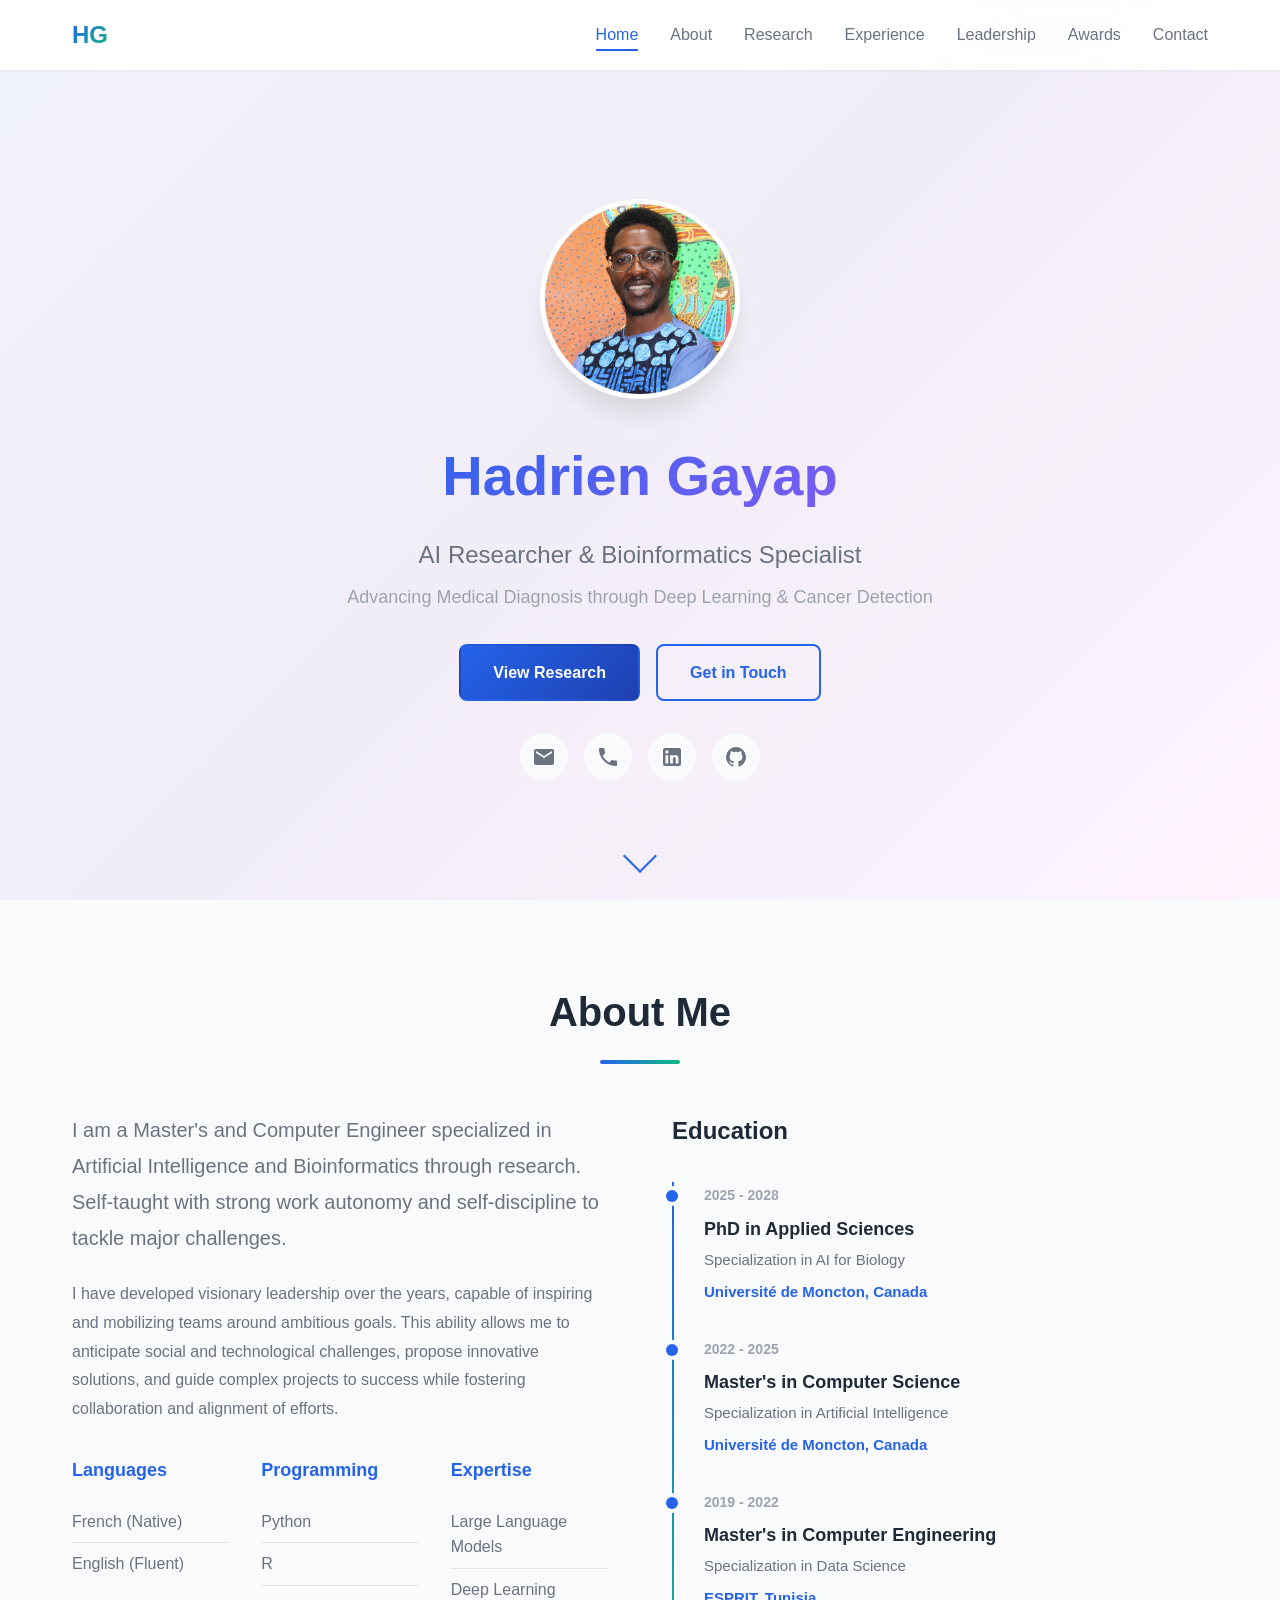
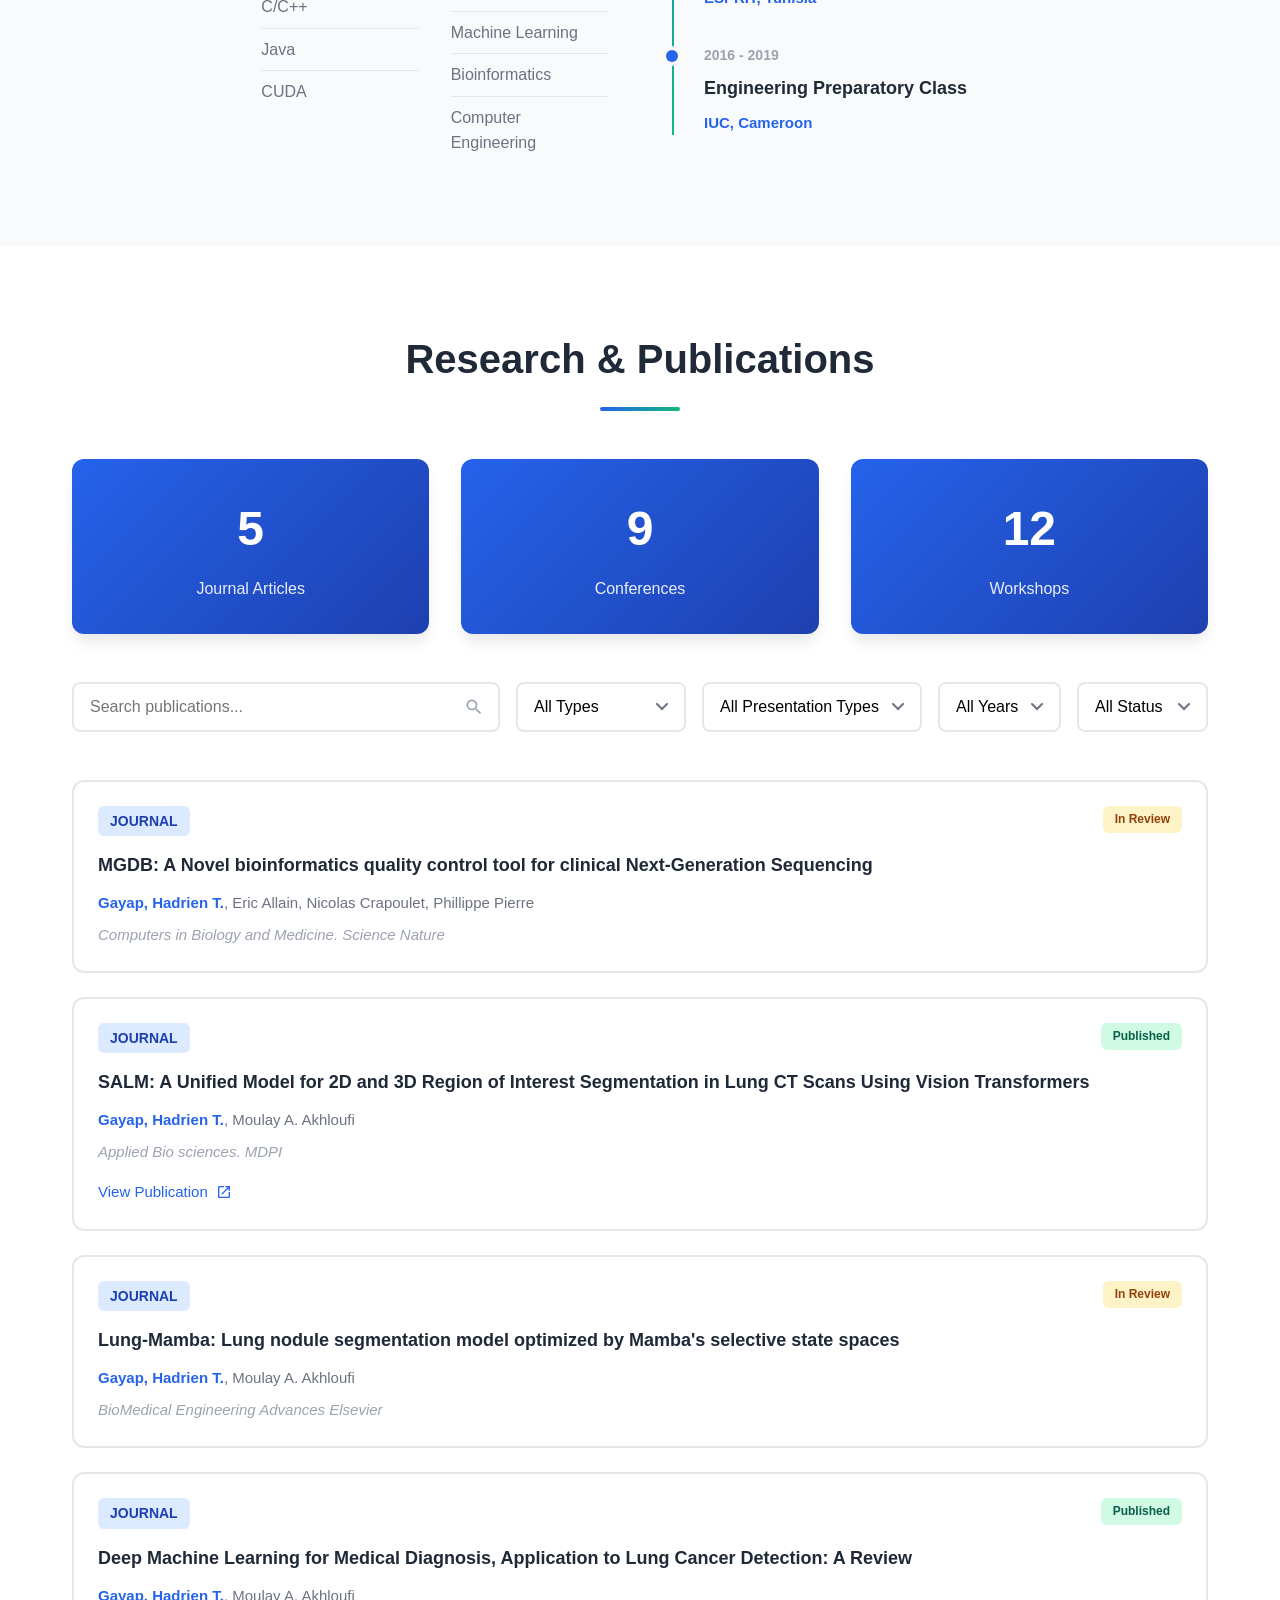
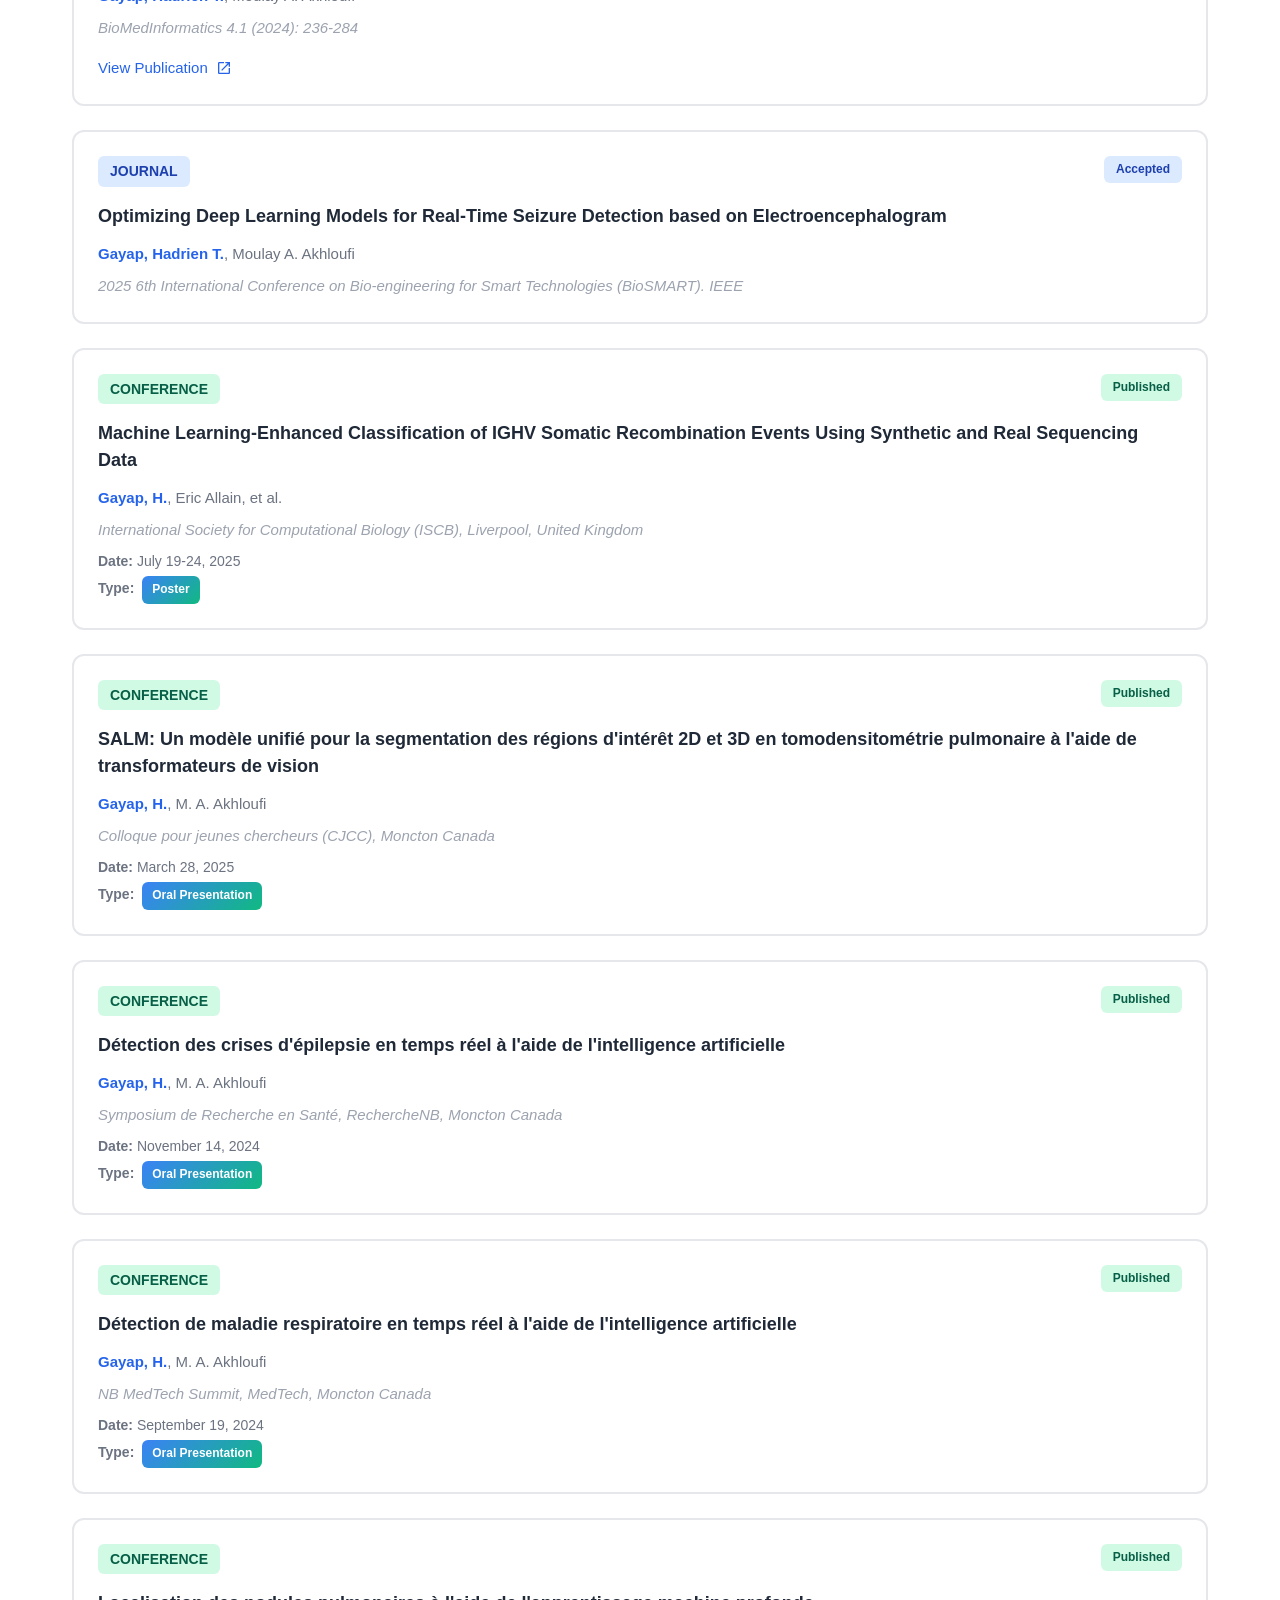
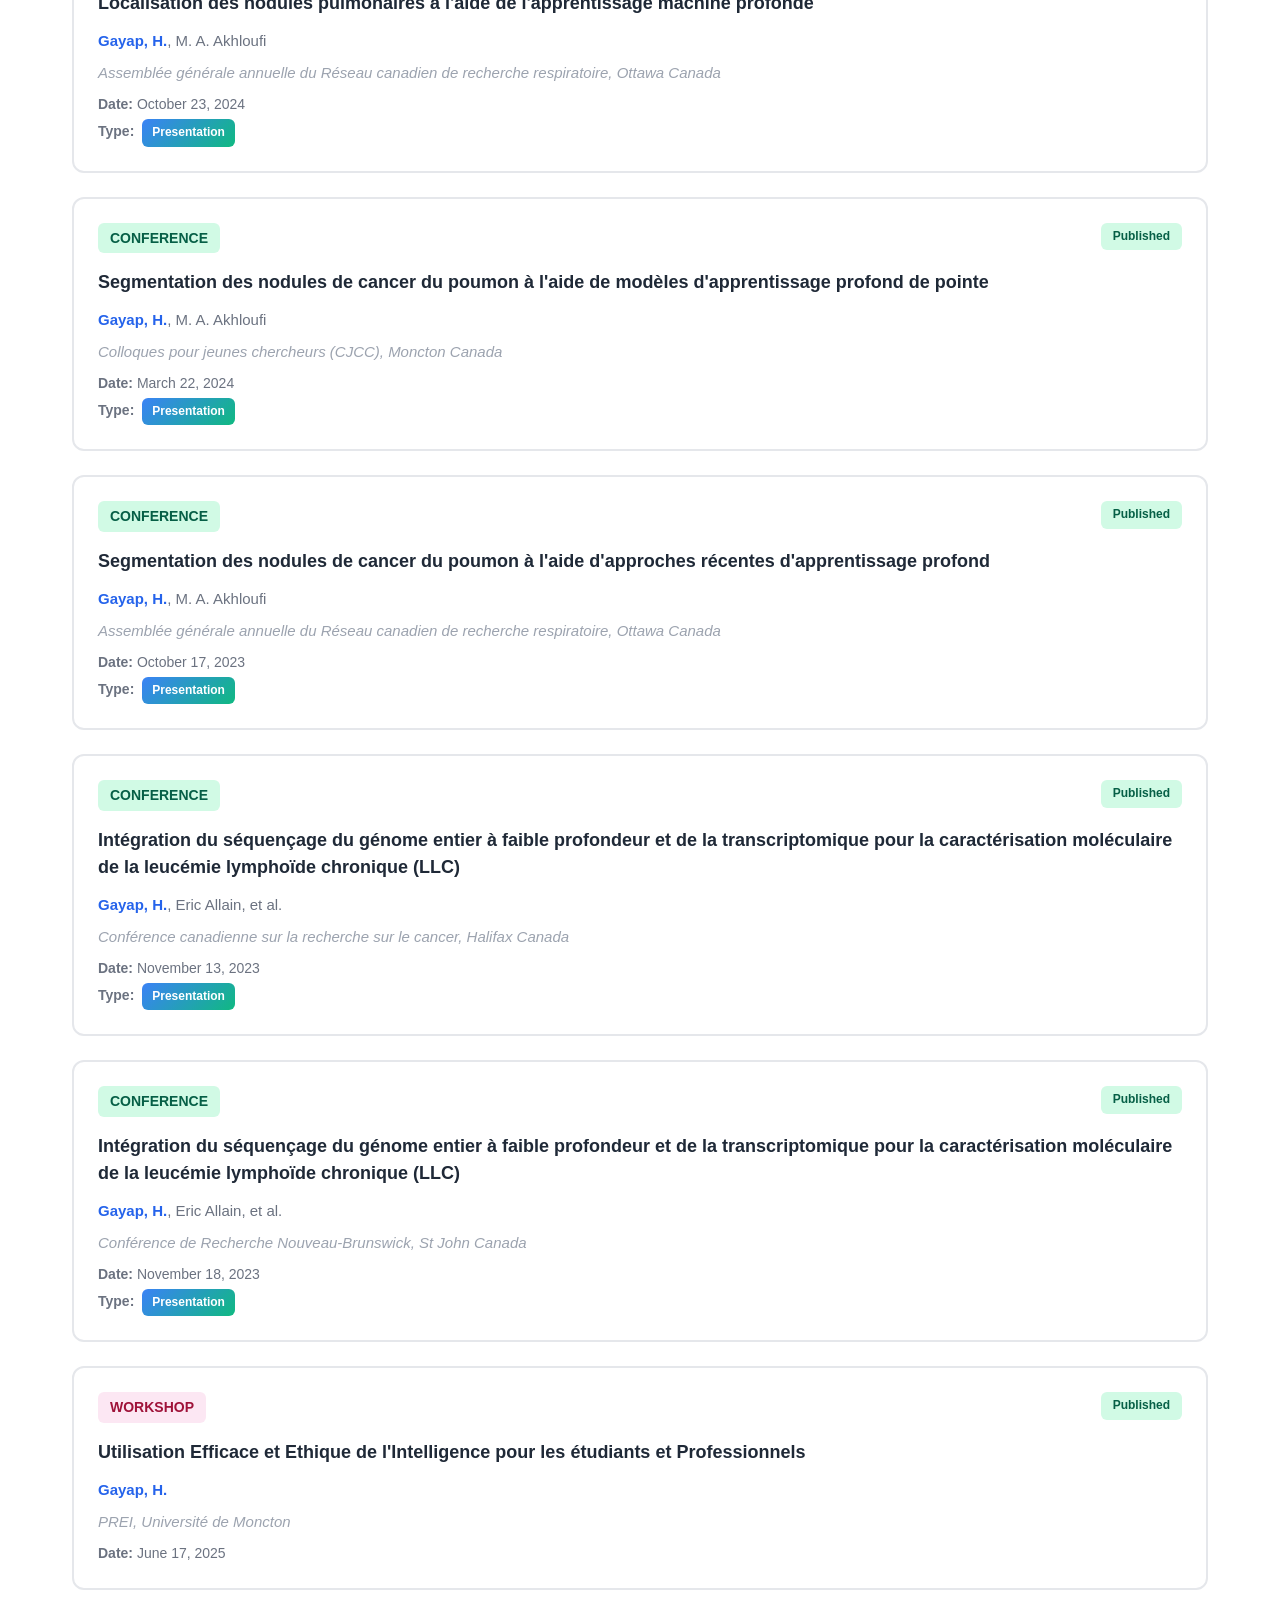
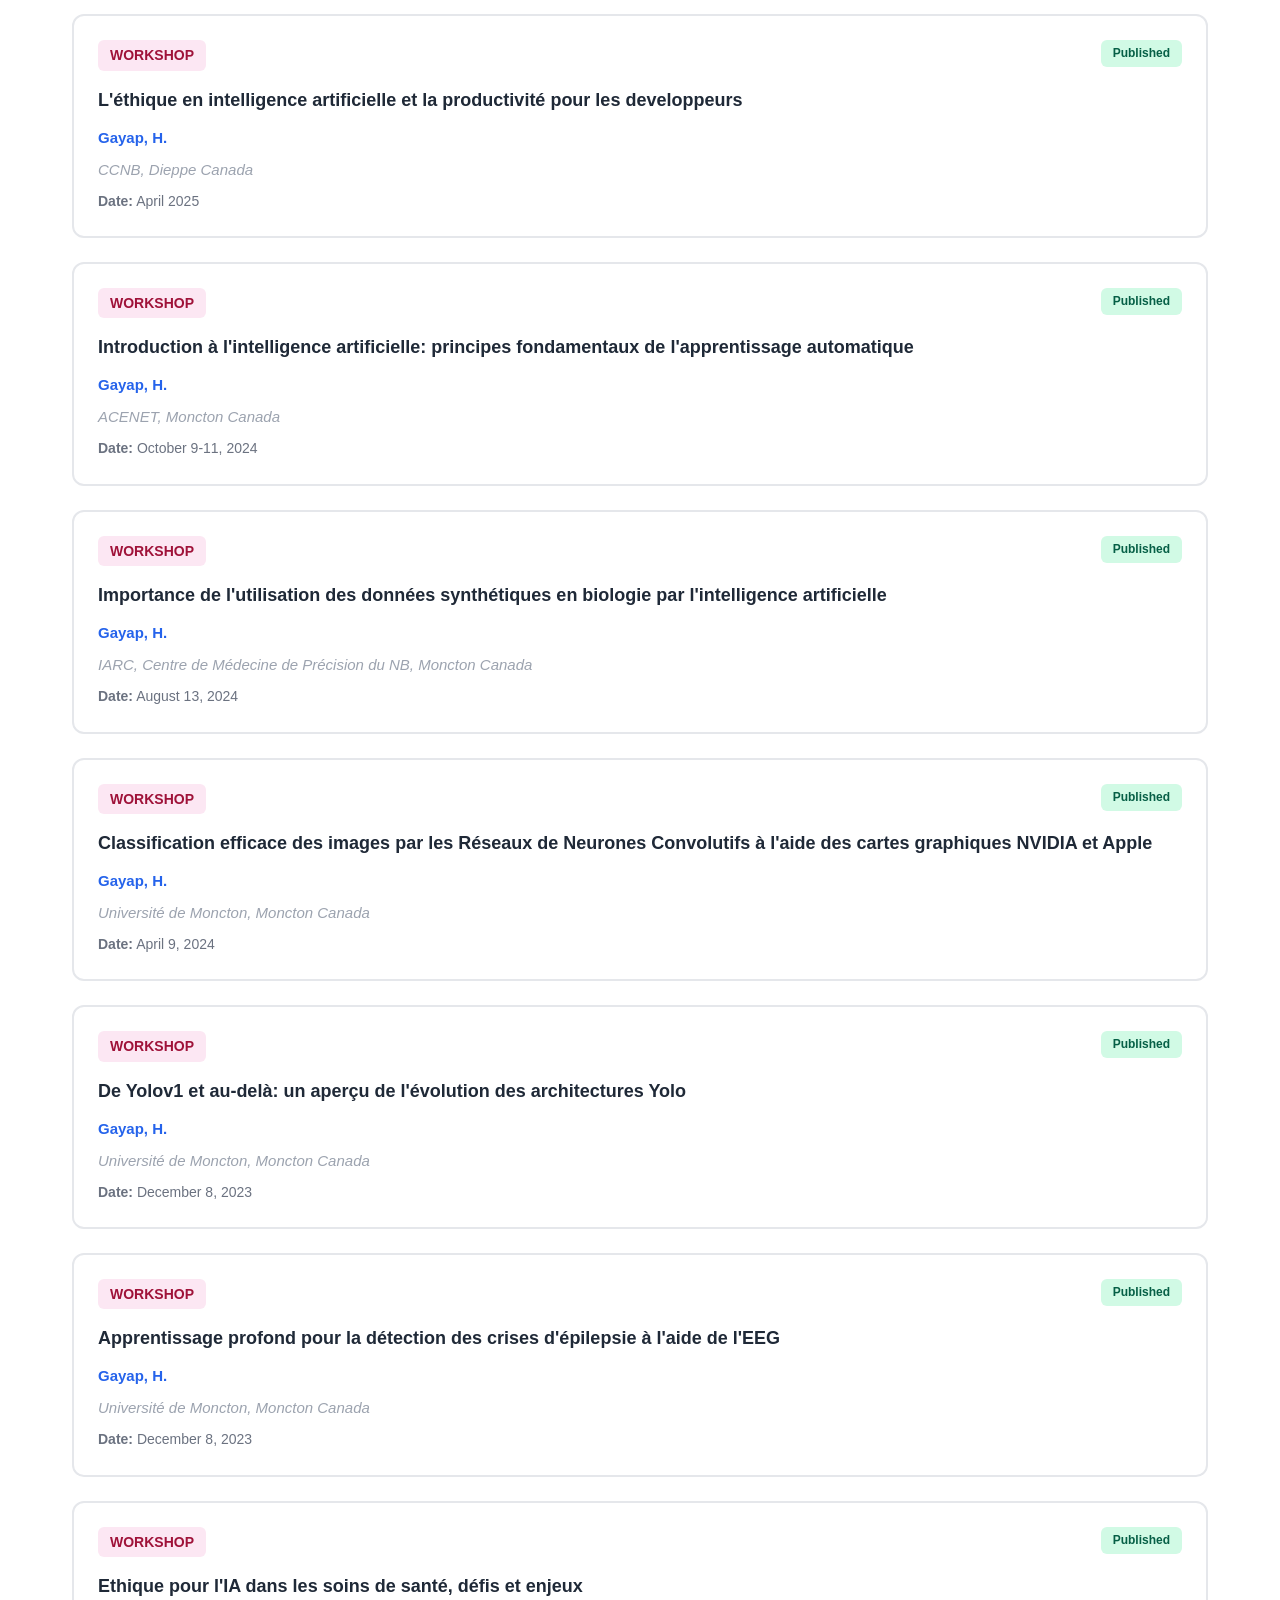
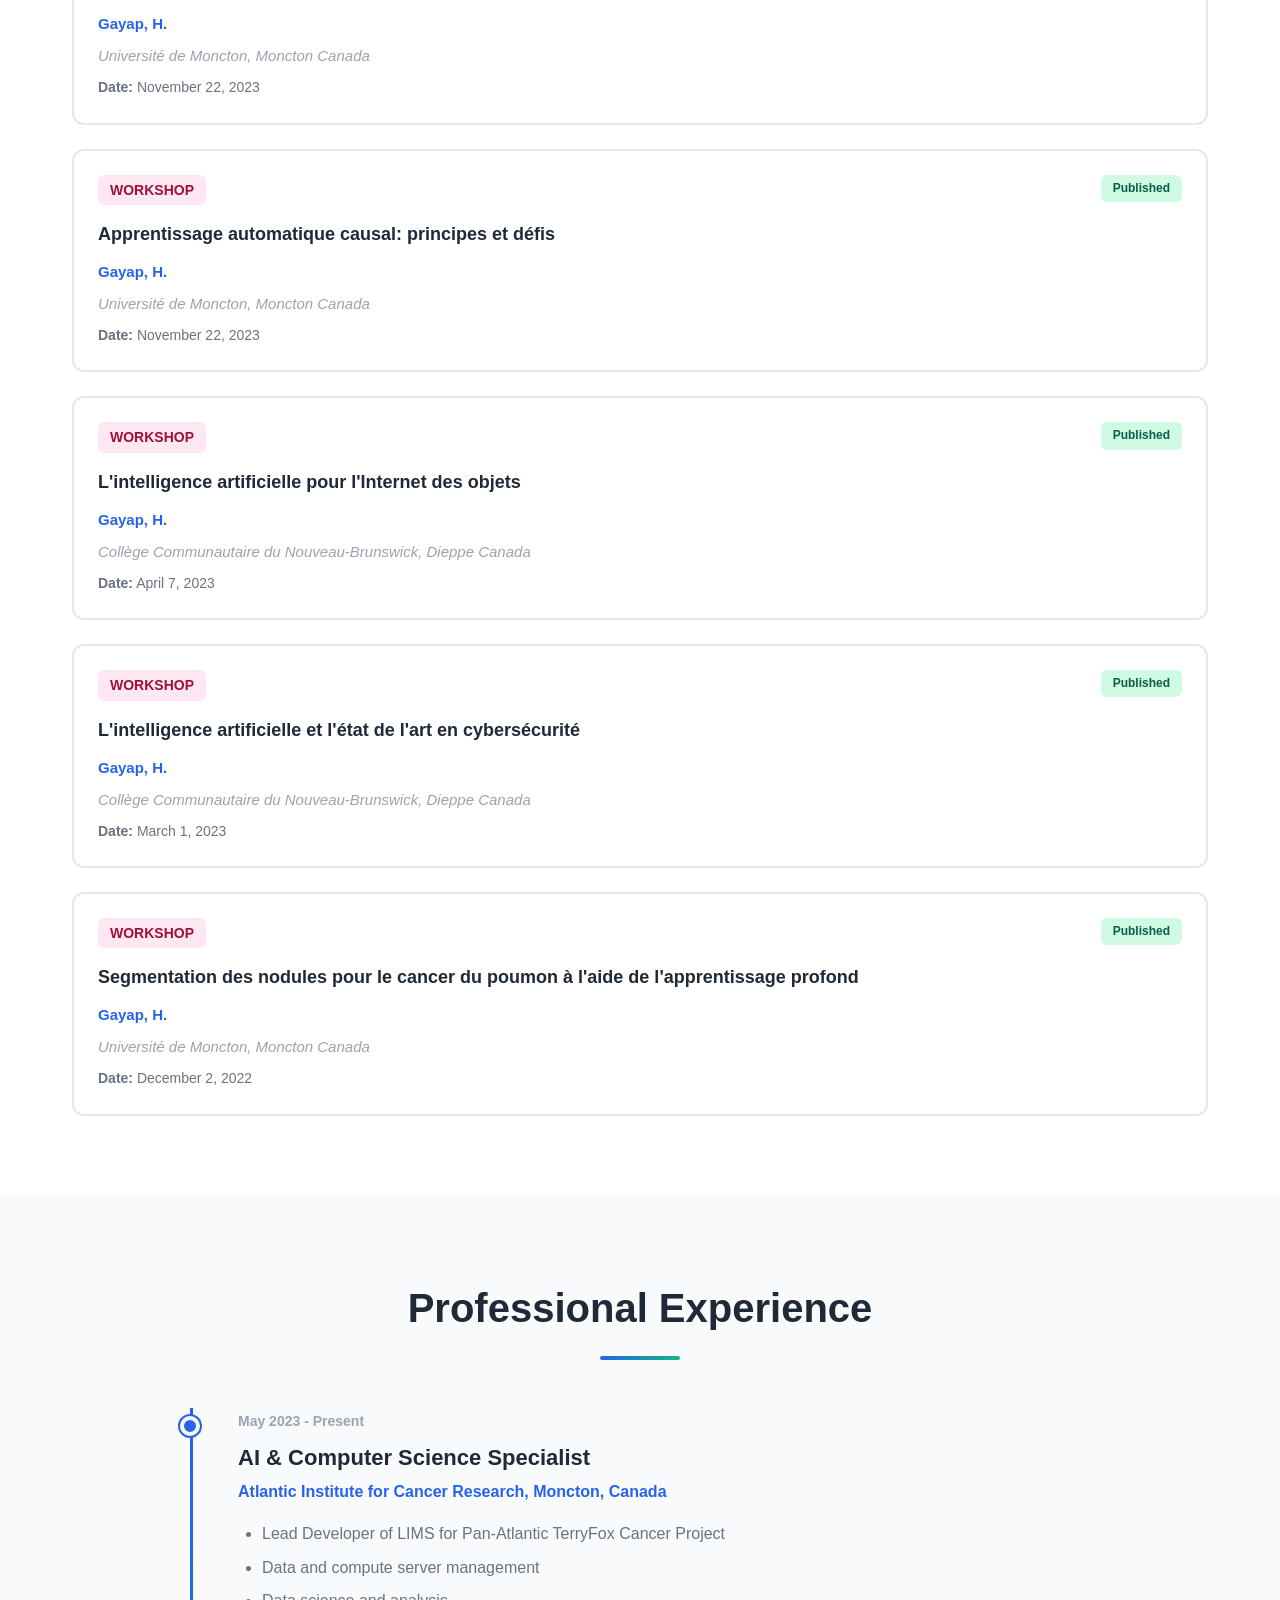
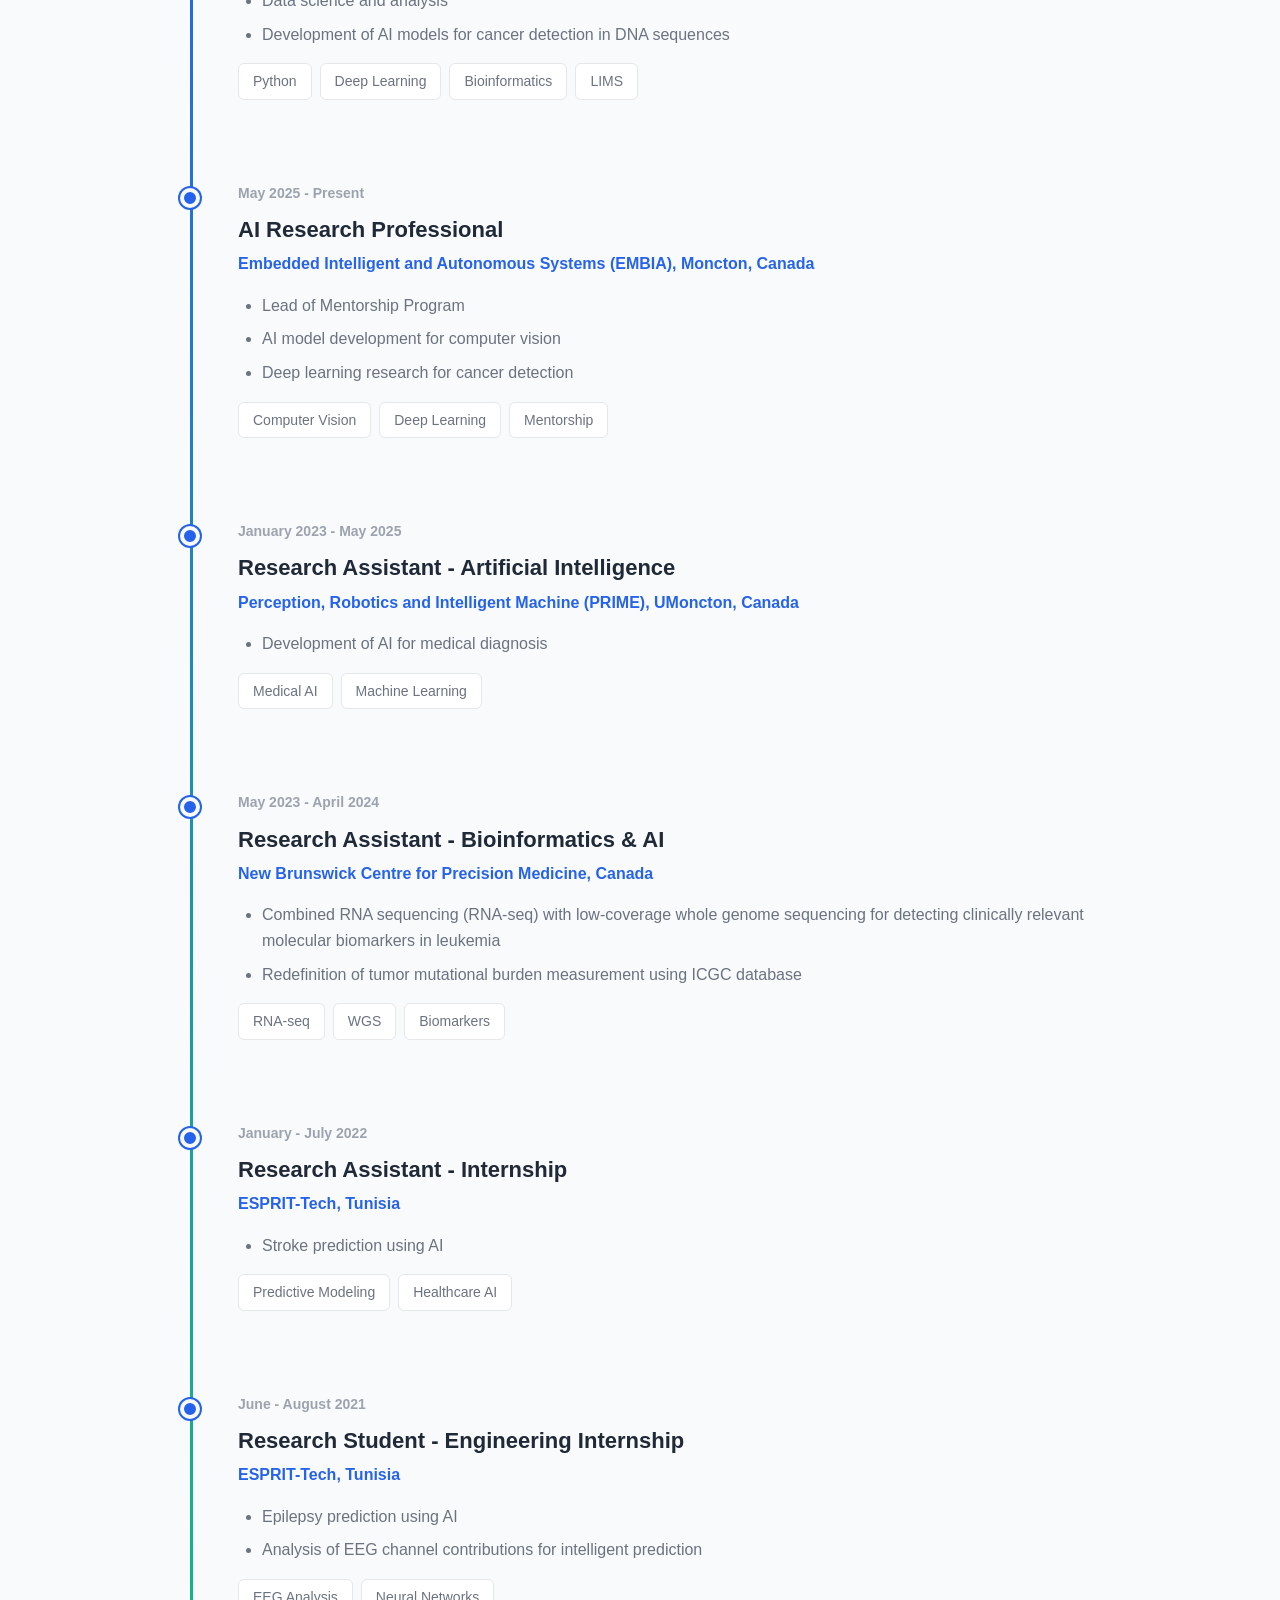
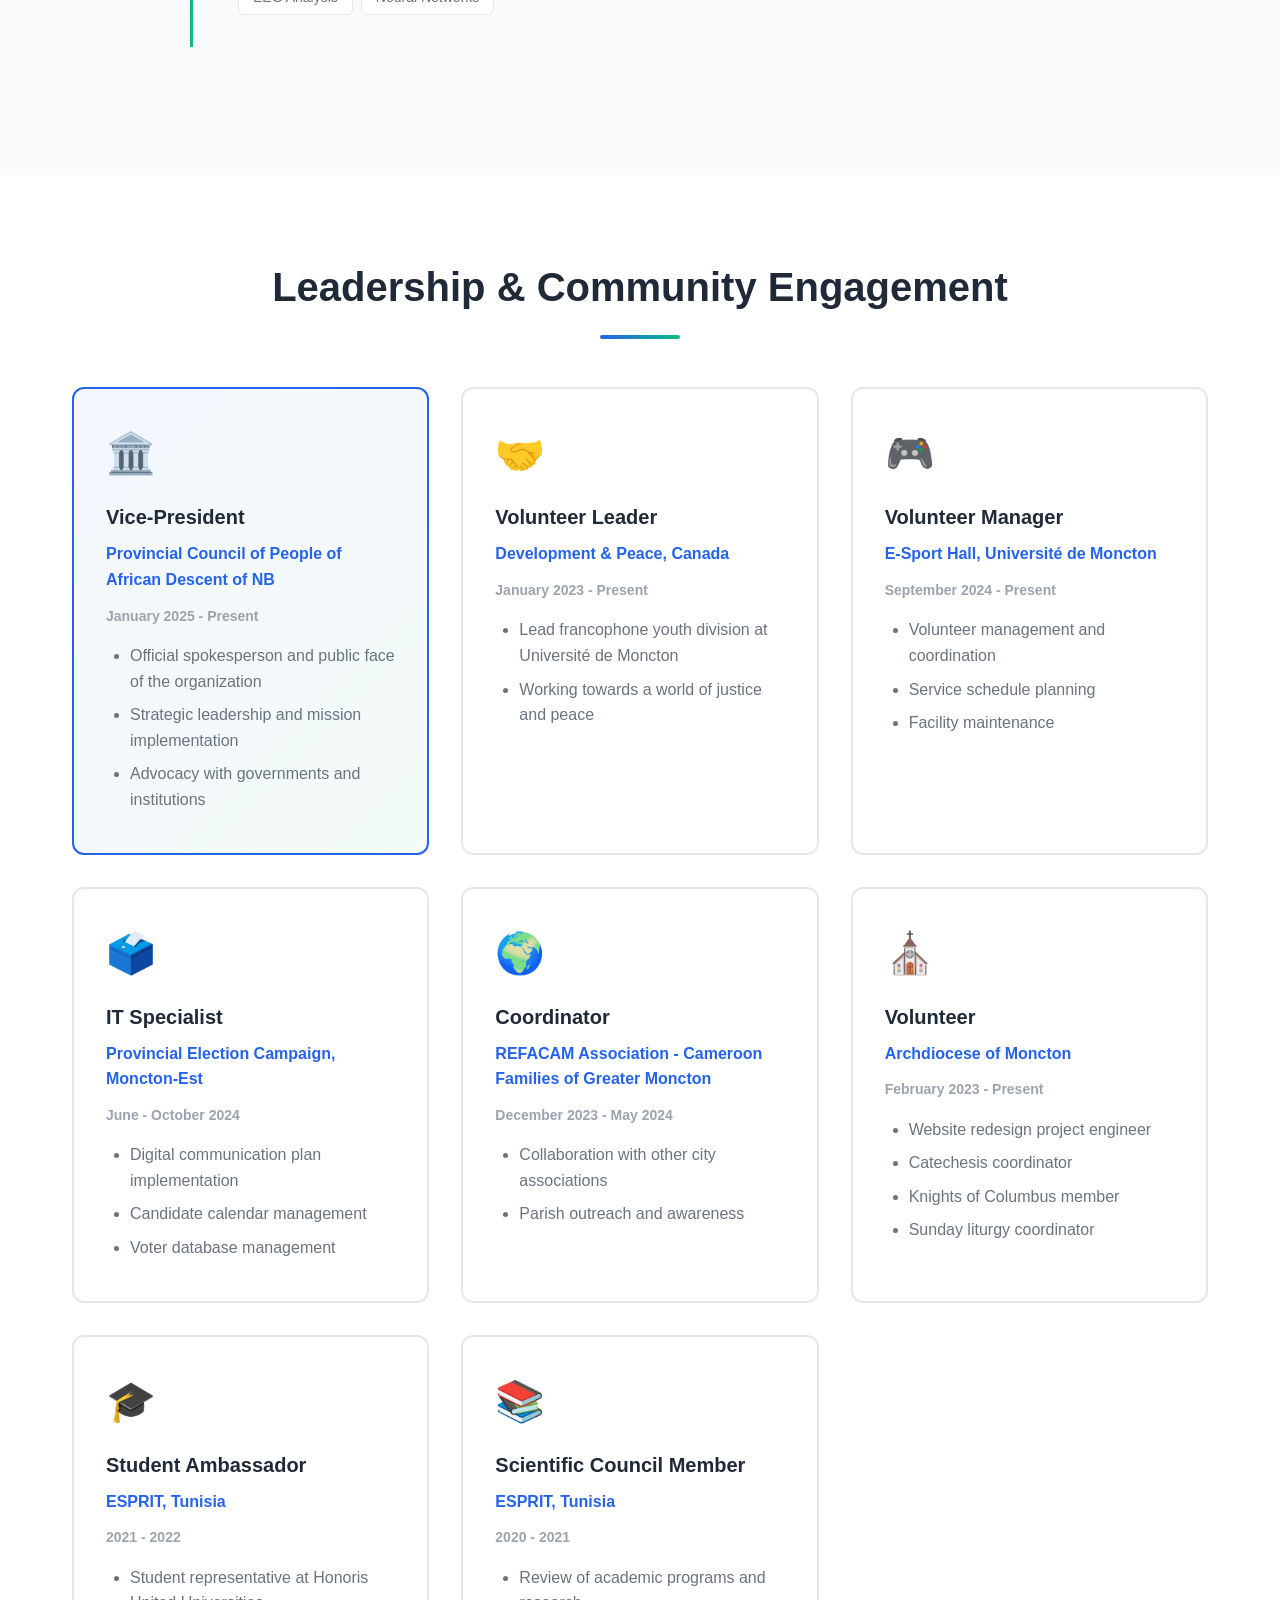
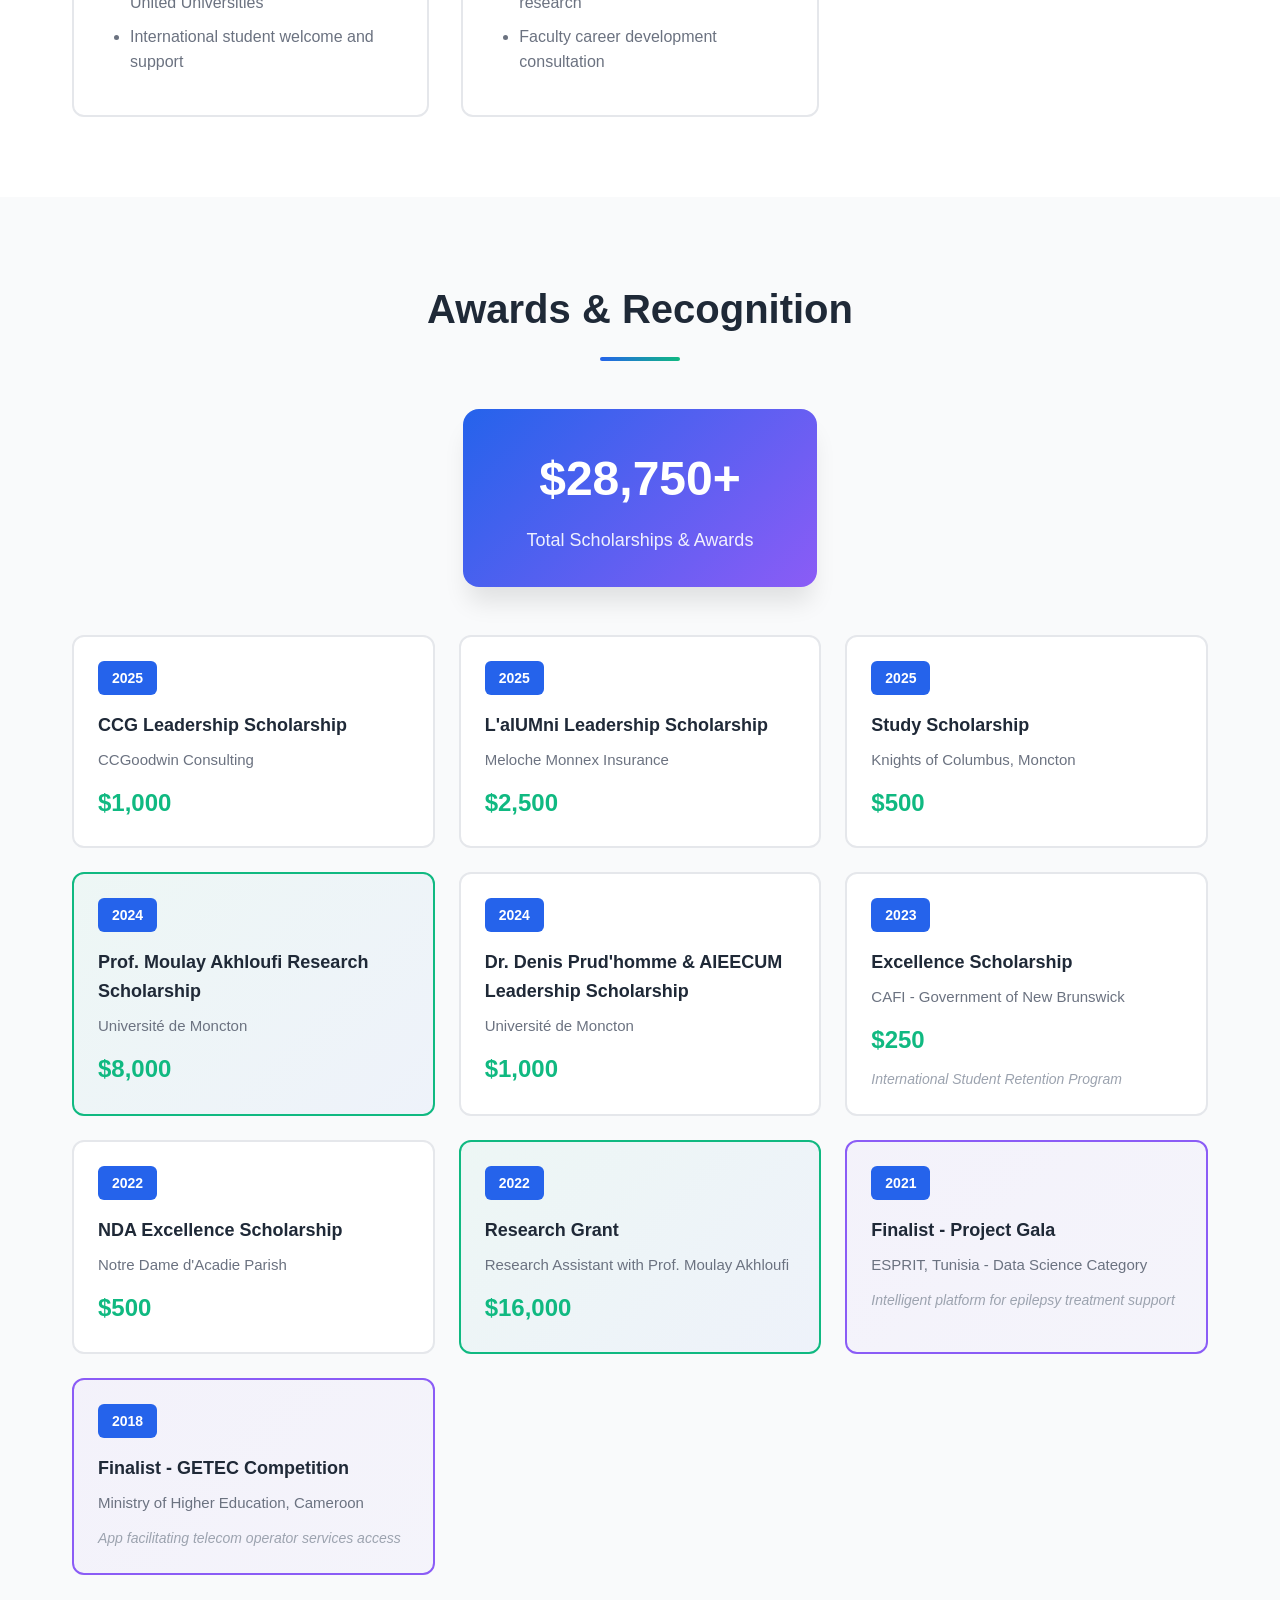
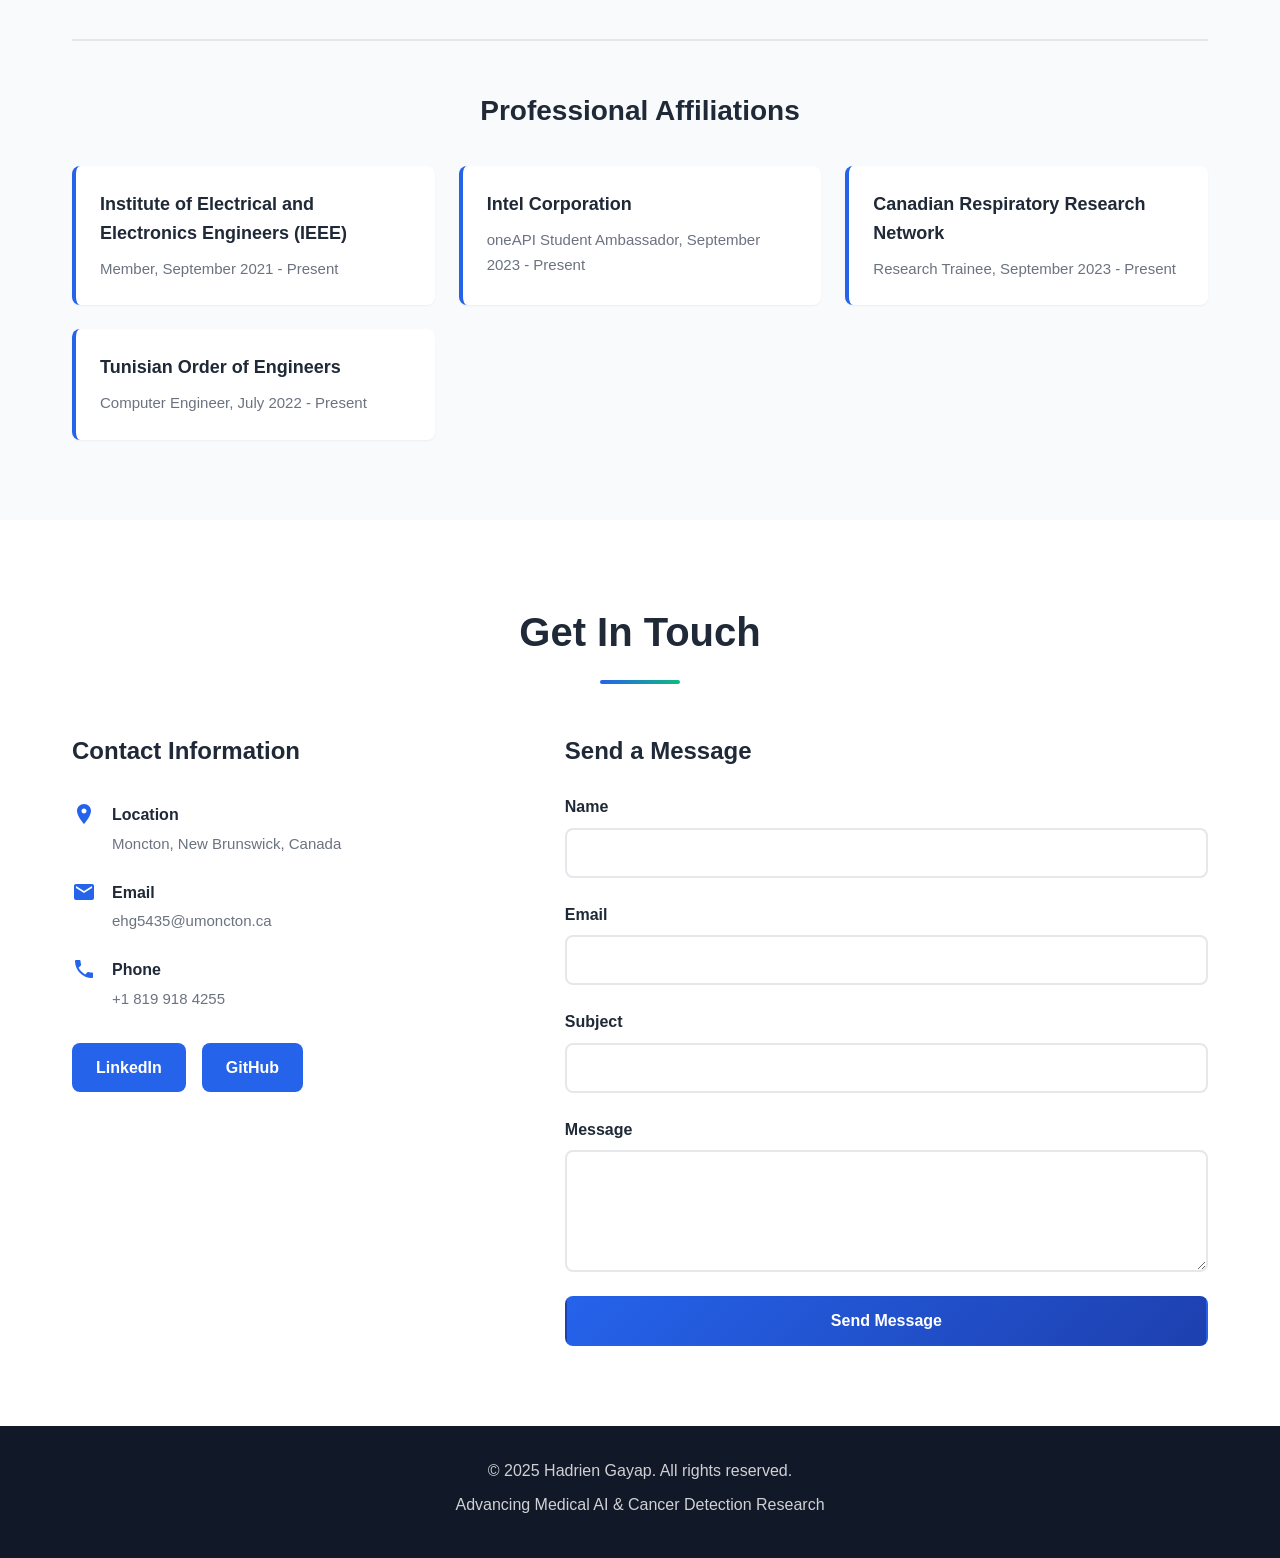
==== index.html @ 236fee08 "Add professional portfolio with publications, presentation types, and interactive features" ====
<!DOCTYPE html>
<html lang="en">
<head>
    <meta charset="UTF-8">
    <meta name="viewport" content="width=device-width, initial-scale=1.0">
    <meta name="description" content="Hadrien Gayap - AI Researcher & Bioinformatics Specialist specializing in Deep Learning for Medical Diagnosis and Cancer Detection">
    <meta name="keywords" content="AI, Artificial Intelligence, Bioinformatics, Deep Learning, Cancer Detection, Machine Learning, Research">
    <meta name="author" content="Hadrien Gayap">
    <title>Hadrien Gayap | AI Researcher & Community Leader</title>
    <link rel="stylesheet" href="styles.css">
</head>
<body>
    <!-- Navigation -->
    <nav id="navbar" class="navbar">
        <div class="nav-container">
            <div class="nav-logo">
                <a href="#home">HG</a>
            </div>
            <button class="nav-toggle" aria-label="Toggle navigation">
                <span></span>
                <span></span>
                <span></span>
            </button>
            <ul class="nav-menu">
                <li><a href="#home" class="nav-link">Home</a></li>
                <li><a href="#about" class="nav-link">About</a></li>
                <li><a href="#research" class="nav-link">Research</a></li>
                <li><a href="#experience" class="nav-link">Experience</a></li>
                <li><a href="#leadership" class="nav-link">Leadership</a></li>
                <li><a href="#awards" class="nav-link">Awards</a></li>
                <li><a href="#contact" class="nav-link">Contact</a></li>
            </ul>
        </div>
    </nav>

    <!-- Hero Section -->
    <section id="home" class="hero">
        <div class="hero-background"></div>
        <div class="hero-content">
            <div class="hero-image-container">
                <img src="assets/profile.jpg" alt="Hadrien Gayap" class="hero-image">
            </div>
            <h1 class="hero-title">Hadrien Gayap</h1>
            <p class="hero-subtitle">AI Researcher & Bioinformatics Specialist</p>
            <p class="hero-tagline">Advancing Medical Diagnosis through Deep Learning & Cancer Detection</p>
            <div class="hero-cta">
                <a href="#research" class="btn btn-primary">View Research</a>
                <a href="#contact" class="btn btn-secondary">Get in Touch</a>
            </div>
            <div class="hero-social">
                <a href="mailto:ehg5435@umoncton.ca" aria-label="Email" class="social-link">
                    <svg width="24" height="24" viewBox="0 0 24 24" fill="currentColor">
                        <path d="M20 4H4c-1.1 0-2 .9-2 2v12c0 1.1.9 2 2 2h16c1.1 0 2-.9 2-2V6c0-1.1-.9-2-2-2zm0 4l-8 5-8-5V6l8 5 8-5v2z"/>
                    </svg>
                </a>
                <a href="tel:+18199184255" aria-label="Phone" class="social-link">
                    <svg width="24" height="24" viewBox="0 0 24 24" fill="currentColor">
                        <path d="M6.62 10.79c1.44 2.83 3.76 5.14 6.59 6.59l2.2-2.2c.27-.27.67-.36 1.02-.24 1.12.37 2.33.57 3.57.57.55 0 1 .45 1 1V20c0 .55-.45 1-1 1-9.39 0-17-7.61-17-17 0-.55.45-1 1-1h3.5c.55 0 1 .45 1 1 0 1.25.2 2.45.57 3.57.11.35.03.74-.25 1.02l-2.2 2.2z"/>
                    </svg>
                </a>
                <a href="https://linkedin.com/in/hadriengayap" target="_blank" rel="noopener" aria-label="LinkedIn" class="social-link">
                    <svg width="24" height="24" viewBox="0 0 24 24" fill="currentColor">
                        <path d="M19 3a2 2 0 0 1 2 2v14a2 2 0 0 1-2 2H5a2 2 0 0 1-2-2V5a2 2 0 0 1 2-2h14m-.5 15.5v-5.3a3.26 3.26 0 0 0-3.26-3.26c-.85 0-1.84.52-2.32 1.3v-1.11h-2.79v8.37h2.79v-4.93c0-.77.62-1.4 1.39-1.4a1.4 1.4 0 0 1 1.4 1.4v4.93h2.79M6.88 8.56a1.68 1.68 0 0 0 1.68-1.68c0-.93-.75-1.69-1.68-1.69a1.69 1.69 0 0 0-1.69 1.69c0 .93.76 1.68 1.69 1.68m1.39 9.94v-8.37H5.5v8.37h2.77z"/>
                    </svg>
                </a>
                <a href="https://github.com/gth-ai" target="_blank" rel="noopener" aria-label="GitHub" class="social-link">
                    <svg width="24" height="24" viewBox="0 0 24 24" fill="currentColor">
                        <path d="M12 2A10 10 0 0 0 2 12c0 4.42 2.87 8.17 6.84 9.5.5.08.66-.23.66-.5v-1.69c-2.77.6-3.36-1.34-3.36-1.34-.46-1.16-1.11-1.47-1.11-1.47-.91-.62.07-.6.07-.6 1 .07 1.53 1.03 1.53 1.03.87 1.52 2.34 1.07 2.91.83.09-.65.35-1.09.63-1.34-2.22-.25-4.55-1.11-4.55-4.92 0-1.11.38-2 1.03-2.71-.1-.25-.45-1.29.1-2.64 0 0 .84-.27 2.75 1.02.79-.22 1.65-.33 2.5-.33.85 0 1.71.11 2.5.33 1.91-1.29 2.75-1.02 2.75-1.02.55 1.35.2 2.39.1 2.64.65.71 1.03 1.6 1.03 2.71 0 3.82-2.34 4.66-4.57 4.91.36.31.69.92.69 1.85V21c0 .27.16.59.67.5C19.14 20.16 22 16.42 22 12A10 10 0 0 0 12 2z"/>
                    </svg>
                </a>
            </div>
        </div>
        <div class="scroll-indicator">
            <span></span>
        </div>
    </section>

    <!-- About Section -->
    <section id="about" class="about section">
        <div class="container">
            <h2 class="section-title">About Me</h2>
            <div class="about-content">
                <div class="about-text">
                    <p class="lead">
                        I am a Master's and Computer Engineer specialized in Artificial Intelligence and Bioinformatics through research. 
                        Self-taught with strong work autonomy and self-discipline to tackle major challenges.
                    </p>
                    <p>
                        I have developed visionary leadership over the years, capable of inspiring and mobilizing teams around ambitious goals. 
                        This ability allows me to anticipate social and technological challenges, propose innovative solutions, and guide complex 
                        projects to success while fostering collaboration and alignment of efforts.
                    </p>
                    <div class="skills-grid">
                        <div class="skill-category">
                            <h3>Languages</h3>
                            <ul>
                                <li>French (Native)</li>
                                <li>English (Fluent)</li>
                            </ul>
                        </div>
                        <div class="skill-category">
                            <h3>Programming</h3>
                            <ul>
                                <li>Python</li>
                                <li>R</li>
                                <li>C/C++</li>
                                <li>Java</li>
                                <li>CUDA</li>
                            </ul>
                        </div>
                        <div class="skill-category">
                            <h3>Expertise</h3>
                            <ul>
                                <li>Large Language Models</li>
                                <li>Deep Learning</li>
                                <li>Machine Learning</li>
                                <li>Bioinformatics</li>
                                <li>Computer Engineering</li>
                            </ul>
                        </div>
                    </div>
                </div>
                <div class="education-timeline">
                    <h3>Education</h3>
                    <div class="timeline">
                        <div class="timeline-item">
                            <div class="timeline-dot"></div>
                            <div class="timeline-content">
                                <span class="timeline-date">2025 - 2028</span>
                                <h4>PhD in Applied Sciences</h4>
                                <p>Specialization in AI for Biology</p>
                                <p class="institution">Université de Moncton, Canada</p>
                            </div>
                        </div>
                        <div class="timeline-item">
                            <div class="timeline-dot"></div>
                            <div class="timeline-content">
                                <span class="timeline-date">2022 - 2025</span>
                                <h4>Master's in Computer Science</h4>
                                <p>Specialization in Artificial Intelligence</p>
                                <p class="institution">Université de Moncton, Canada</p>
                            </div>
                        </div>
                        <div class="timeline-item">
                            <div class="timeline-dot"></div>
                            <div class="timeline-content">
                                <span class="timeline-date">2019 - 2022</span>
                                <h4>Master's in Computer Engineering</h4>
                                <p>Specialization in Data Science</p>
                                <p class="institution">ESPRIT, Tunisia</p>
                            </div>
                        </div>
                        <div class="timeline-item">
                            <div class="timeline-dot"></div>
                            <div class="timeline-content">
                                <span class="timeline-date">2016 - 2019</span>
                                <h4>Engineering Preparatory Class</h4>
                                <p class="institution">IUC, Cameroon</p>
                            </div>
                        </div>
                    </div>
                </div>
            </div>
        </div>
    </section>

    <!-- Research & Publications Section -->
    <section id="research" class="research section">
        <div class="container">
            <h2 class="section-title">Research & Publications</h2>
            <div class="research-stats">
                <div class="stat-card">
                    <span class="stat-number" data-target="5">0</span>
                    <span class="stat-label">Journal Articles</span>
                </div>
                <div class="stat-card">
                    <span class="stat-number" data-target="9">0</span>
                    <span class="stat-label">Conferences</span>
                </div>
                <div class="stat-card">
                    <span class="stat-number" data-target="12">0</span>
                    <span class="stat-label">Workshops</span>
                </div>
            </div>

            <div class="research-controls">
                <div class="search-bar">
                    <input type="text" id="search-publications" placeholder="Search publications..." aria-label="Search publications">
                    <svg width="20" height="20" viewBox="0 0 24 24" fill="currentColor">
                        <path d="M15.5 14h-.79l-.28-.27A6.471 6.471 0 0 0 16 9.5 6.5 6.5 0 1 0 9.5 16c1.61 0 3.09-.59 4.23-1.57l.27.28v.79l5 4.99L20.49 19l-4.99-5zm-6 0C7.01 14 5 11.99 5 9.5S7.01 5 9.5 5 14 7.01 14 9.5 11.99 14 9.5 14z"/>
                    </svg>
                </div>
                <div class="filters">
                    <select id="filter-type" aria-label="Filter by type">
                        <option value="all">All Types</option>
                        <option value="journal">Journal Articles</option>
                        <option value="conference">Conferences</option>
                        <option value="workshop">Workshops</option>
                    </select>
                    <select id="filter-presentation" aria-label="Filter by presentation type">
                        <option value="all">All Presentation Types</option>
                        <option value="Poster">Poster</option>
                        <option value="Oral Presentation">Oral Presentation</option>
                        <option value="Presentation">Presentation</option>
                    </select>
                    <select id="filter-year" aria-label="Filter by year">
                        <option value="all">All Years</option>
                        <option value="2025">2025</option>
                        <option value="2024">2024</option>
                        <option value="2023">2023</option>
                        <option value="2022">2022</option>
                        <option value="2021">2021</option>
                    </select>
                    <select id="filter-status" aria-label="Filter by status">
                        <option value="all">All Status</option>
                        <option value="published">Published</option>
                        <option value="review">In Review</option>
                        <option value="accepted">Accepted</option>
                    </select>
                </div>
            </div>

            <div id="publications-container" class="publications-grid">
                <!-- Publications will be inserted here by JavaScript -->
            </div>
        </div>
    </section>

    <!-- Professional Experience Section -->
    <section id="experience" class="experience section">
        <div class="container">
            <h2 class="section-title">Professional Experience</h2>
            <div class="experience-timeline">
                <div class="experience-item">
                    <div class="experience-marker"></div>
                    <div class="experience-content">
                        <span class="experience-date">May 2023 - Present</span>
                        <h3>AI & Computer Science Specialist</h3>
                        <h4>Atlantic Institute for Cancer Research, Moncton, Canada</h4>
                        <ul>
                            <li>Lead Developer of LIMS for Pan-Atlantic TerryFox Cancer Project</li>
                            <li>Data and compute server management</li>
                            <li>Data science and analysis</li>
                            <li>Development of AI models for cancer detection in DNA sequences</li>
                        </ul>
                        <div class="tech-tags">
                            <span>Python</span>
                            <span>Deep Learning</span>
                            <span>Bioinformatics</span>
                            <span>LIMS</span>
                        </div>
                    </div>
                </div>

                <div class="experience-item">
                    <div class="experience-marker"></div>
                    <div class="experience-content">
                        <span class="experience-date">May 2025 - Present</span>
                        <h3>AI Research Professional</h3>
                        <h4>Embedded Intelligent and Autonomous Systems (EMBIA), Moncton, Canada</h4>
                        <ul>
                            <li>Lead of Mentorship Program</li>
                            <li>AI model development for computer vision</li>
                            <li>Deep learning research for cancer detection</li>
                        </ul>
                        <div class="tech-tags">
                            <span>Computer Vision</span>
                            <span>Deep Learning</span>
                            <span>Mentorship</span>
                        </div>
                    </div>
                </div>

                <div class="experience-item">
                    <div class="experience-marker"></div>
                    <div class="experience-content">
                        <span class="experience-date">January 2023 - May 2025</span>
                        <h3>Research Assistant - Artificial Intelligence</h3>
                        <h4>Perception, Robotics and Intelligent Machine (PRIME), UMoncton, Canada</h4>
                        <ul>
                            <li>Development of AI for medical diagnosis</li>
                        </ul>
                        <div class="tech-tags">
                            <span>Medical AI</span>
                            <span>Machine Learning</span>
                        </div>
                    </div>
                </div>

                <div class="experience-item">
                    <div class="experience-marker"></div>
                    <div class="experience-content">
                        <span class="experience-date">May 2023 - April 2024</span>
                        <h3>Research Assistant - Bioinformatics & AI</h3>
                        <h4>New Brunswick Centre for Precision Medicine, Canada</h4>
                        <ul>
                            <li>Combined RNA sequencing (RNA-seq) with low-coverage whole genome sequencing for detecting clinically relevant molecular biomarkers in leukemia</li>
                            <li>Redefinition of tumor mutational burden measurement using ICGC database</li>
                        </ul>
                        <div class="tech-tags">
                            <span>RNA-seq</span>
                            <span>WGS</span>
                            <span>Biomarkers</span>
                        </div>
                    </div>
                </div>

                <div class="experience-item">
                    <div class="experience-marker"></div>
                    <div class="experience-content">
                        <span class="experience-date">January - July 2022</span>
                        <h3>Research Assistant - Internship</h3>
                        <h4>ESPRIT-Tech, Tunisia</h4>
                        <ul>
                            <li>Stroke prediction using AI</li>
                        </ul>
                        <div class="tech-tags">
                            <span>Predictive Modeling</span>
                            <span>Healthcare AI</span>
                        </div>
                    </div>
                </div>

                <div class="experience-item">
                    <div class="experience-marker"></div>
                    <div class="experience-content">
                        <span class="experience-date">June - August 2021</span>
                        <h3>Research Student - Engineering Internship</h3>
                        <h4>ESPRIT-Tech, Tunisia</h4>
                        <ul>
                            <li>Epilepsy prediction using AI</li>
                            <li>Analysis of EEG channel contributions for intelligent prediction</li>
                        </ul>
                        <div class="tech-tags">
                            <span>EEG Analysis</span>
                            <span>Neural Networks</span>
                        </div>
                    </div>
                </div>
            </div>
        </div>
    </section>

    <!-- Leadership Section -->
    <section id="leadership" class="leadership section">
        <div class="container">
            <h2 class="section-title">Leadership & Community Engagement</h2>
            <div class="leadership-grid">
                <div class="leadership-card featured">
                    <div class="card-icon">🏛️</div>
                    <h3>Vice-President</h3>
                    <h4>Provincial Council of People of African Descent of NB</h4>
                    <span class="date">January 2025 - Present</span>
                    <ul>
                        <li>Official spokesperson and public face of the organization</li>
                        <li>Strategic leadership and mission implementation</li>
                        <li>Advocacy with governments and institutions</li>
                    </ul>
                </div>

                <div class="leadership-card">
                    <div class="card-icon">🤝</div>
                    <h3>Volunteer Leader</h3>
                    <h4>Development & Peace, Canada</h4>
                    <span class="date">January 2023 - Present</span>
                    <ul>
                        <li>Lead francophone youth division at Université de Moncton</li>
                        <li>Working towards a world of justice and peace</li>
                    </ul>
                </div>

                <div class="leadership-card">
                    <div class="card-icon">🎮</div>
                    <h3>Volunteer Manager</h3>
                    <h4>E-Sport Hall, Université de Moncton</h4>
                    <span class="date">September 2024 - Present</span>
                    <ul>
                        <li>Volunteer management and coordination</li>
                        <li>Service schedule planning</li>
                        <li>Facility maintenance</li>
                    </ul>
                </div>

                <div class="leadership-card">
                    <div class="card-icon">🗳️</div>
                    <h3>IT Specialist</h3>
                    <h4>Provincial Election Campaign, Moncton-Est</h4>
                    <span class="date">June - October 2024</span>
                    <ul>
                        <li>Digital communication plan implementation</li>
                        <li>Candidate calendar management</li>
                        <li>Voter database management</li>
                    </ul>
                </div>

                <div class="leadership-card">
                    <div class="card-icon">🌍</div>
                    <h3>Coordinator</h3>
                    <h4>REFACAM Association - Cameroon Families of Greater Moncton</h4>
                    <span class="date">December 2023 - May 2024</span>
                    <ul>
                        <li>Collaboration with other city associations</li>
                        <li>Parish outreach and awareness</li>
                    </ul>
                </div>

                <div class="leadership-card">
                    <div class="card-icon">⛪</div>
                    <h3>Volunteer</h3>
                    <h4>Archdiocese of Moncton</h4>
                    <span class="date">February 2023 - Present</span>
                    <ul>
                        <li>Website redesign project engineer</li>
                        <li>Catechesis coordinator</li>
                        <li>Knights of Columbus member</li>
                        <li>Sunday liturgy coordinator</li>
                    </ul>
                </div>

                <div class="leadership-card">
                    <div class="card-icon">🎓</div>
                    <h3>Student Ambassador</h3>
                    <h4>ESPRIT, Tunisia</h4>
                    <span class="date">2021 - 2022</span>
                    <ul>
                        <li>Student representative at Honoris United Universities</li>
                        <li>International student welcome and support</li>
                    </ul>
                </div>

                <div class="leadership-card">
                    <div class="card-icon">📚</div>
                    <h3>Scientific Council Member</h3>
                    <h4>ESPRIT, Tunisia</h4>
                    <span class="date">2020 - 2021</span>
                    <ul>
                        <li>Review of academic programs and research</li>
                        <li>Faculty career development consultation</li>
                    </ul>
                </div>
            </div>
        </div>
    </section>

    <!-- Awards Section -->
    <section id="awards" class="awards section">
        <div class="container">
            <h2 class="section-title">Awards & Recognition</h2>
            <div class="awards-summary">
                <div class="total-funding">
                    <span class="funding-amount">$28,750+</span>
                    <span class="funding-label">Total Scholarships & Awards</span>
                </div>
            </div>
            <div class="awards-grid">
                <div class="award-card">
                    <div class="award-year">2025</div>
                    <h3>CCG Leadership Scholarship</h3>
                    <p class="award-org">CCGoodwin Consulting</p>
                    <span class="award-amount">$1,000</span>
                </div>

                <div class="award-card">
                    <div class="award-year">2025</div>
                    <h3>L'alUMni Leadership Scholarship</h3>
                    <p class="award-org">Meloche Monnex Insurance</p>
                    <span class="award-amount">$2,500</span>
                </div>

                <div class="award-card">
                    <div class="award-year">2025</div>
                    <h3>Study Scholarship</h3>
                    <p class="award-org">Knights of Columbus, Moncton</p>
                    <span class="award-amount">$500</span>
                </div>

                <div class="award-card featured">
                    <div class="award-year">2024</div>
                    <h3>Prof. Moulay Akhloufi Research Scholarship</h3>
                    <p class="award-org">Université de Moncton</p>
                    <span class="award-amount">$8,000</span>
                </div>

                <div class="award-card">
                    <div class="award-year">2024</div>
                    <h3>Dr. Denis Prud'homme & AIEECUM Leadership Scholarship</h3>
                    <p class="award-org">Université de Moncton</p>
                    <span class="award-amount">$1,000</span>
                </div>

                <div class="award-card">
                    <div class="award-year">2023</div>
                    <h3>Excellence Scholarship</h3>
                    <p class="award-org">CAFI - Government of New Brunswick</p>
                    <span class="award-amount">$250</span>
                    <p class="award-note">International Student Retention Program</p>
                </div>

                <div class="award-card">
                    <div class="award-year">2022</div>
                    <h3>NDA Excellence Scholarship</h3>
                    <p class="award-org">Notre Dame d'Acadie Parish</p>
                    <span class="award-amount">$500</span>
                </div>

                <div class="award-card featured">
                    <div class="award-year">2022</div>
                    <h3>Research Grant</h3>
                    <p class="award-org">Research Assistant with Prof. Moulay Akhloufi</p>
                    <span class="award-amount">$16,000</span>
                </div>

                <div class="award-card competition">
                    <div class="award-year">2021</div>
                    <h3>Finalist - Project Gala</h3>
                    <p class="award-org">ESPRIT, Tunisia - Data Science Category</p>
                    <p class="award-note">Intelligent platform for epilepsy treatment support</p>
                </div>

                <div class="award-card competition">
                    <div class="award-year">2018</div>
                    <h3>Finalist - GETEC Competition</h3>
                    <p class="award-org">Ministry of Higher Education, Cameroon</p>
                    <p class="award-note">App facilitating telecom operator services access</p>
                </div>
            </div>

            <div class="affiliations">
                <h3>Professional Affiliations</h3>
                <div class="affiliation-list">
                    <div class="affiliation-item">
                        <h4>Institute of Electrical and Electronics Engineers (IEEE)</h4>
                        <span>Member, September 2021 - Present</span>
                    </div>
                    <div class="affiliation-item">
                        <h4>Intel Corporation</h4>
                        <span>oneAPI Student Ambassador, September 2023 - Present</span>
                    </div>
                    <div class="affiliation-item">
                        <h4>Canadian Respiratory Research Network</h4>
                        <span>Research Trainee, September 2023 - Present</span>
                    </div>
                    <div class="affiliation-item">
                        <h4>Tunisian Order of Engineers</h4>
                        <span>Computer Engineer, July 2022 - Present</span>
                    </div>
                </div>
            </div>
        </div>
    </section>

    <!-- Contact Section -->
    <section id="contact" class="contact section">
        <div class="container">
            <h2 class="section-title">Get In Touch</h2>
            <div class="contact-content">
                <div class="contact-info">
                    <h3>Contact Information</h3>
                    <div class="contact-details">
                        <div class="contact-item">
                            <svg width="24" height="24" viewBox="0 0 24 24" fill="currentColor">
                                <path d="M12 2C8.13 2 5 5.13 5 9c0 5.25 7 13 7 13s7-7.75 7-13c0-3.87-3.13-7-7-7zm0 9.5c-1.38 0-2.5-1.12-2.5-2.5s1.12-2.5 2.5-2.5 2.5 1.12 2.5 2.5-1.12 2.5-2.5 2.5z"/>
                            </svg>
                            <div>
                                <strong>Location</strong>
                                <p>Moncton, New Brunswick, Canada</p>
                            </div>
                        </div>
                        <div class="contact-item">
                            <svg width="24" height="24" viewBox="0 0 24 24" fill="currentColor">
                                <path d="M20 4H4c-1.1 0-2 .9-2 2v12c0 1.1.9 2 2 2h16c1.1 0 2-.9 2-2V6c0-1.1-.9-2-2-2zm0 4l-8 5-8-5V6l8 5 8-5v2z"/>
                            </svg>
                            <div>
                                <strong>Email</strong>
                                <p><a href="mailto:ehg5435@umoncton.ca">ehg5435@umoncton.ca</a></p>
                            </div>
                        </div>
                        <div class="contact-item">
                            <svg width="24" height="24" viewBox="0 0 24 24" fill="currentColor">
                                <path d="M6.62 10.79c1.44 2.83 3.76 5.14 6.59 6.59l2.2-2.2c.27-.27.67-.36 1.02-.24 1.12.37 2.33.57 3.57.57.55 0 1 .45 1 1V20c0 .55-.45 1-1 1-9.39 0-17-7.61-17-17 0-.55.45-1 1-1h3.5c.55 0 1 .45 1 1 0 1.25.2 2.45.57 3.57.11.35.03.74-.25 1.02l-2.2 2.2z"/>
                            </svg>
                            <div>
                                <strong>Phone</strong>
                                <p><a href="tel:+18199184255">+1 819 918 4255</a></p>
                            </div>
                        </div>
                    </div>
                    <div class="social-links-contact">
                        <a href="https://linkedin.com/in/hadriengayap" target="_blank" rel="noopener" class="social-btn">LinkedIn</a>
                        <a href="https://github.com/gth-ai" target="_blank" rel="noopener" class="social-btn">GitHub</a>
                    </div>
                </div>
                <div class="contact-form-container">
                    <h3>Send a Message</h3>
                    <form class="contact-form" id="contact-form">
                        <div class="form-group">
                            <label for="name">Name</label>
                            <input type="text" id="name" name="name" required>
                        </div>
                        <div class="form-group">
                            <label for="email">Email</label>
                            <input type="email" id="email" name="email" required>
                        </div>
                        <div class="form-group">
                            <label for="subject">Subject</label>
                            <input type="text" id="subject" name="subject" required>
                        </div>
                        <div class="form-group">
                            <label for="message">Message</label>
                            <textarea id="message" name="message" rows="5" required></textarea>
                        </div>
                        <button type="submit" class="btn btn-primary">Send Message</button>
                    </form>
                </div>
            </div>
        </div>
    </section>

    <!-- Footer -->
    <footer class="footer">
        <div class="container">
            <p>&copy; 2025 Hadrien Gayap. All rights reserved.</p>
            <p>Advancing Medical AI & Cancer Detection Research</p>
        </div>
    </footer>

    <script src="script.js"></script>
</body>
</html>
---- styles.css ----
/* ==========================================
   CSS VARIABLES
   ========================================== */
:root {
    --primary-color: #2563eb;
    --primary-dark: #1e40af;
    --primary-light: #3b82f6;
    --secondary-color: #10b981;
    --secondary-dark: #059669;
    --accent-color: #8b5cf6;
    
    --text-primary: #1f2937;
    --text-secondary: #6b7280;
    --text-light: #9ca3af;
    
    --bg-primary: #ffffff;
    --bg-secondary: #f9fafb;
    --bg-tertiary: #f3f4f6;
    --bg-dark: #111827;
    
    --border-color: #e5e7eb;
    --shadow-sm: 0 1px 2px 0 rgba(0, 0, 0, 0.05);
    --shadow-md: 0 4px 6px -1px rgba(0, 0, 0, 0.1);
    --shadow-lg: 0 10px 15px -3px rgba(0, 0, 0, 0.1);
    --shadow-xl: 0 20px 25px -5px rgba(0, 0, 0, 0.1);
    
    --transition-fast: 150ms ease-in-out;
    --transition-base: 300ms ease-in-out;
    --transition-slow: 500ms ease-in-out;
    
    --border-radius-sm: 0.375rem;
    --border-radius-md: 0.5rem;
    --border-radius-lg: 0.75rem;
    --border-radius-xl: 1rem;
    
    --max-width: 1200px;
    --section-padding: 5rem 2rem;
}

/* ==========================================
   RESET & BASE STYLES
   ========================================== */
* {
    margin: 0;
    padding: 0;
    box-sizing: border-box;
}

html {
    scroll-behavior: smooth;
    scroll-padding-top: 80px;
}

body {
    font-family: -apple-system, BlinkMacSystemFont, 'Segoe UI', 'Roboto', 'Oxygen', 'Ubuntu', 'Cantarell', 'Fira Sans', 'Droid Sans', 'Helvetica Neue', sans-serif;
    -webkit-font-smoothing: antialiased;
    -moz-osx-font-smoothing: grayscale;
    color: var(--text-primary);
    background-color: var(--bg-primary);
    line-height: 1.6;
    overflow-x: hidden;
}

img {
    max-width: 100%;
    height: auto;
    display: block;
}

a {
    text-decoration: none;
    color: inherit;
    transition: var(--transition-base);
}

ul {
    list-style: none;
}

button {
    border: none;
    background: none;
    cursor: pointer;
    font-family: inherit;
}

/* ==========================================
   UTILITY CLASSES
   ========================================== */
.container {
    max-width: var(--max-width);
    margin: 0 auto;
    padding: 0 2rem;
}

.section {
    padding: var(--section-padding);
    position: relative;
}

.section-title {
    font-size: 2.5rem;
    font-weight: 700;
    text-align: center;
    margin-bottom: 3rem;
    color: var(--text-primary);
    position: relative;
}

.section-title::after {
    content: '';
    display: block;
    width: 80px;
    height: 4px;
    background: linear-gradient(90deg, var(--primary-color), var(--secondary-color));
    margin: 1rem auto 0;
    border-radius: 2px;
}

.btn {
    display: inline-block;
    padding: 0.875rem 2rem;
    border-radius: var(--border-radius-md);
    font-weight: 600;
    font-size: 1rem;
    transition: all var(--transition-base);
    cursor: pointer;
    border: 2px solid transparent;
}

.btn-primary {
    background: linear-gradient(135deg, var(--primary-color), var(--primary-dark));
    color: white;
}

.btn-primary:hover {
    transform: translateY(-2px);
    box-shadow: var(--shadow-lg);
}

.btn-secondary {
    background: transparent;
    color: var(--primary-color);
    border-color: var(--primary-color);
}

.btn-secondary:hover {
    background: var(--primary-color);
    color: white;
    transform: translateY(-2px);
}

.lead {
    font-size: 1.25rem;
    font-weight: 500;
    color: var(--text-secondary);
    margin-bottom: 1.5rem;
}

/* ==========================================
   NAVIGATION
   ========================================== */
.navbar {
    position: fixed;
    top: 0;
    left: 0;
    right: 0;
    background: rgba(255, 255, 255, 0.95);
    backdrop-filter: blur(10px);
    box-shadow: var(--shadow-sm);
    z-index: 1000;
    transition: all var(--transition-base);
}

.navbar.scrolled {
    box-shadow: var(--shadow-md);
}

.nav-container {
    max-width: var(--max-width);
    margin: 0 auto;
    padding: 1rem 2rem;
    display: flex;
    justify-content: space-between;
    align-items: center;
}

.nav-logo a {
    font-size: 1.5rem;
    font-weight: 700;
    background: linear-gradient(135deg, var(--primary-color), var(--secondary-color));
    -webkit-background-clip: text;
    -webkit-text-fill-color: transparent;
    background-clip: text;
}

.nav-menu {
    display: flex;
    gap: 2rem;
    align-items: center;
}

.nav-link {
    font-weight: 500;
    color: var(--text-secondary);
    position: relative;
    padding: 0.5rem 0;
}

.nav-link::after {
    content: '';
    position: absolute;
    bottom: 0;
    left: 0;
    width: 0;
    height: 2px;
    background: var(--primary-color);
    transition: var(--transition-base);
}

.nav-link:hover,
.nav-link.active {
    color: var(--primary-color);
}

.nav-link:hover::after,
.nav-link.active::after {
    width: 100%;
}

.nav-toggle {
    display: none;
    flex-direction: column;
    gap: 4px;
    padding: 0.5rem;
}

.nav-toggle span {
    width: 25px;
    height: 3px;
    background: var(--text-primary);
    border-radius: 2px;
    transition: var(--transition-base);
}

/* ==========================================
   HERO SECTION
   ========================================== */
.hero {
    min-height: 100vh;
    display: flex;
    align-items: center;
    justify-content: center;
    position: relative;
    overflow: hidden;
    padding-top: 80px;
}

.hero-background {
    position: absolute;
    top: 0;
    left: 0;
    right: 0;
    bottom: 0;
    background: linear-gradient(135deg, #667eea 0%, #764ba2 50%, #f093fb 100%);
    opacity: 0.1;
    z-index: 0;
    animation: gradientShift 15s ease infinite;
}

@keyframes gradientShift {
    0%, 100% { background-position: 0% 50%; }
    50% { background-position: 100% 50%; }
}

.hero-content {
    position: relative;
    z-index: 1;
    text-align: center;
    padding: 2rem;
}

.hero-image-container {
    width: 200px;
    height: 200px;
    margin: 0 auto 2rem;
    border-radius: 50%;
    overflow: hidden;
    border: 5px solid white;
    box-shadow: var(--shadow-xl);
    animation: fadeInUp 1s ease-out;
}

.hero-image {
    width: 100%;
    height: 100%;
    object-fit: cover;
}

.hero-title {
    font-size: 3.5rem;
    font-weight: 800;
    margin-bottom: 1rem;
    animation: fadeInUp 1s ease-out 0.2s backwards;
    background: linear-gradient(135deg, var(--primary-color), var(--accent-color));
    -webkit-background-clip: text;
    -webkit-text-fill-color: transparent;
    background-clip: text;
}

.hero-subtitle {
    font-size: 1.5rem;
    color: var(--text-secondary);
    margin-bottom: 0.5rem;
    animation: fadeInUp 1s ease-out 0.4s backwards;
}

.hero-tagline {
    font-size: 1.125rem;
    color: var(--text-light);
    margin-bottom: 2rem;
    animation: fadeInUp 1s ease-out 0.6s backwards;
}

.hero-cta {
    display: flex;
    gap: 1rem;
    justify-content: center;
    margin-bottom: 2rem;
    animation: fadeInUp 1s ease-out 0.8s backwards;
}

.hero-social {
    display: flex;
    gap: 1rem;
    justify-content: center;
    animation: fadeInUp 1s ease-out 1s backwards;
}

.social-link {
    width: 48px;
    height: 48px;
    display: flex;
    align-items: center;
    justify-content: center;
    border-radius: 50%;
    background: var(--bg-secondary);
    color: var(--text-secondary);
    transition: all var(--transition-base);
}

.social-link:hover {
    background: var(--primary-color);
    color: white;
    transform: translateY(-4px);
    box-shadow: var(--shadow-md);
}

.scroll-indicator {
    position: absolute;
    bottom: 2rem;
    left: 50%;
    transform: translateX(-50%);
    animation: bounce 2s infinite;
}

.scroll-indicator span {
    display: block;
    width: 24px;
    height: 24px;
    border-left: 2px solid var(--primary-color);
    border-bottom: 2px solid var(--primary-color);
    transform: rotate(-45deg);
}

@keyframes fadeInUp {
    from {
        opacity: 0;
        transform: translateY(30px);
    }
    to {
        opacity: 1;
        transform: translateY(0);
    }
}

@keyframes bounce {
    0%, 20%, 50%, 80%, 100% { transform: translateX(-50%) translateY(0); }
    40% { transform: translateX(-50%) translateY(-10px); }
    60% { transform: translateX(-50%) translateY(-5px); }
}

/* ==========================================
   ABOUT SECTION
   ========================================== */
.about {
    background: var(--bg-secondary);
}

.about-content {
    display: grid;
    grid-template-columns: 1fr 1fr;
    gap: 4rem;
    align-items: start;
}

.about-text p {
    margin-bottom: 1.5rem;
    color: var(--text-secondary);
    line-height: 1.8;
}

.skills-grid {
    display: grid;
    grid-template-columns: repeat(3, 1fr);
    gap: 2rem;
    margin-top: 2rem;
}

.skill-category h3 {
    font-size: 1.125rem;
    margin-bottom: 1rem;
    color: var(--primary-color);
}

.skill-category ul li {
    padding: 0.5rem 0;
    color: var(--text-secondary);
    border-bottom: 1px solid var(--border-color);
}

.skill-category ul li:last-child {
    border-bottom: none;
}

.education-timeline h3 {
    font-size: 1.5rem;
    margin-bottom: 2rem;
    color: var(--text-primary);
}

.timeline {
    position: relative;
    padding-left: 2rem;
}

.timeline::before {
    content: '';
    position: absolute;
    left: 0;
    top: 0;
    bottom: 0;
    width: 2px;
    background: linear-gradient(180deg, var(--primary-color), var(--secondary-color));
}

.timeline-item {
    position: relative;
    margin-bottom: 2rem;
}

.timeline-dot {
    position: absolute;
    left: -2.375rem;
    top: 0.5rem;
    width: 12px;
    height: 12px;
    border-radius: 50%;
    background: var(--primary-color);
    box-shadow: 0 0 0 4px var(--bg-secondary);
}

.timeline-date {
    display: inline-block;
    font-size: 0.875rem;
    color: var(--text-light);
    margin-bottom: 0.5rem;
    font-weight: 600;
}

.timeline-content h4 {
    font-size: 1.125rem;
    margin-bottom: 0.25rem;
    color: var(--text-primary);
}

.timeline-content p {
    color: var(--text-secondary);
    font-size: 0.9375rem;
}

.timeline-content .institution {
    margin-top: 0.5rem;
    font-weight: 600;
    color: var(--primary-color);
}

/* ==========================================
   RESEARCH SECTION
   ========================================== */
.research {
    background: var(--bg-primary);
}

.research-stats {
    display: grid;
    grid-template-columns: repeat(3, 1fr);
    gap: 2rem;
    margin-bottom: 3rem;
}

.stat-card {
    text-align: center;
    padding: 2rem;
    background: linear-gradient(135deg, var(--primary-color), var(--primary-dark));
    border-radius: var(--border-radius-lg);
    color: white;
    box-shadow: var(--shadow-lg);
    transition: var(--transition-base);
}

.stat-card:hover {
    transform: translateY(-5px);
    box-shadow: var(--shadow-xl);
}

.stat-number {
    display: block;
    font-size: 3rem;
    font-weight: 800;
    margin-bottom: 0.5rem;
}

.stat-label {
    font-size: 1rem;
    opacity: 0.9;
}

.research-controls {
    display: flex;
    gap: 1rem;
    margin-bottom: 3rem;
    flex-wrap: wrap;
}

.search-bar {
    flex: 1;
    min-width: 300px;
    position: relative;
}

.search-bar input {
    width: 100%;
    padding: 0.875rem 3rem 0.875rem 1rem;
    border: 2px solid var(--border-color);
    border-radius: var(--border-radius-md);
    font-size: 1rem;
    transition: var(--transition-base);
}

.search-bar input:focus {
    outline: none;
    border-color: var(--primary-color);
    box-shadow: 0 0 0 3px rgba(37, 99, 235, 0.1);
}

.search-bar svg {
    position: absolute;
    right: 1rem;
    top: 50%;
    transform: translateY(-50%);
    color: var(--text-light);
}

.filters {
    display: flex;
    gap: 1rem;
    flex-wrap: wrap;
}

.filters select {
    padding: 0.875rem 2.5rem 0.875rem 1rem;
    border: 2px solid var(--border-color);
    border-radius: var(--border-radius-md);
    font-size: 1rem;
    background: white;
    cursor: pointer;
    transition: var(--transition-base);
    appearance: none;
    background-image: url("data:image/svg+xml,%3Csvg width='12' height='8' viewBox='0 0 12 8' fill='none' xmlns='http://www.w3.org/2000/svg'%3E%3Cpath d='M1 1L6 6L11 1' stroke='%236b7280' stroke-width='2' stroke-linecap='round'/%3E%3C/svg%3E");
    background-repeat: no-repeat;
    background-position: right 1rem center;
}

.filters select:focus {
    outline: none;
    border-color: var(--primary-color);
    box-shadow: 0 0 0 3px rgba(37, 99, 235, 0.1);
}

.publications-grid {
    display: grid;
    gap: 1.5rem;
}

.publication-card {
    padding: 1.5rem;
    background: white;
    border: 2px solid var(--border-color);
    border-radius: var(--border-radius-lg);
    transition: all var(--transition-base);
    opacity: 1;
    transform: scale(1);
}

.publication-card.hidden {
    display: none;
}

.publication-card:hover {
    border-color: var(--primary-color);
    box-shadow: var(--shadow-lg);
    transform: translateY(-2px);
}

.publication-header {
    display: flex;
    justify-content: space-between;
    align-items: start;
    margin-bottom: 1rem;
}

.publication-type {
    display: inline-block;
    padding: 0.25rem 0.75rem;
    border-radius: var(--border-radius-sm);
    font-size: 0.875rem;
    font-weight: 600;
    text-transform: uppercase;
}

.publication-type.journal {
    background: #dbeafe;
    color: #1e40af;
}

.publication-type.conference {
    background: #d1fae5;
    color: #065f46;
}

.publication-type.workshop {
    background: #fce7f3;
    color: #9f1239;
}

.publication-status {
    display: inline-block;
    padding: 0.25rem 0.75rem;
    border-radius: var(--border-radius-sm);
    font-size: 0.75rem;
    font-weight: 600;
}

.publication-status.published {
    background: #d1fae5;
    color: #065f46;
}

.publication-status.review {
    background: #fef3c7;
    color: #92400e;
}

.publication-status.accepted {
    background: #dbeafe;
    color: #1e40af;
}

.publication-title {
    font-size: 1.125rem;
    font-weight: 600;
    margin-bottom: 0.75rem;
    color: var(--text-primary);
    line-height: 1.5;
}

.publication-authors {
    font-size: 0.9375rem;
    color: var(--text-secondary);
    margin-bottom: 0.5rem;
}

.publication-authors .highlight {
    font-weight: 600;
    color: var(--primary-color);
}

.publication-venue {
    font-size: 0.9375rem;
    color: var(--text-light);
    font-style: italic;
}

.publication-date {
    font-size: 0.875rem;
    color: var(--text-secondary);
    margin-top: 0.5rem;
}

.publication-presentation-type {
    font-size: 0.875rem;
    color: var(--text-secondary);
    margin-top: 0.25rem;
}

.presentation-badge {
    display: inline-block;
    padding: 0.25rem 0.625rem;
    background: linear-gradient(135deg, var(--primary-light), var(--secondary-color));
    color: white;
    border-radius: var(--border-radius-sm);
    font-size: 0.75rem;
    font-weight: 600;
    margin-left: 0.25rem;
}

.publication-link {
    display: inline-flex;
    align-items: center;
    gap: 0.5rem;
    margin-top: 1rem;
    color: var(--primary-color);
    font-weight: 500;
    font-size: 0.9375rem;
}

.publication-link:hover {
    text-decoration: underline;
}

/* ==========================================
   EXPERIENCE SECTION
   ========================================== */
.experience {
    background: var(--bg-secondary);
}

.experience-timeline {
    max-width: 900px;
    margin: 0 auto;
    position: relative;
    padding-left: 3rem;
}

.experience-timeline::before {
    content: '';
    position: absolute;
    left: 0;
    top: 0;
    bottom: 0;
    width: 3px;
    background: linear-gradient(180deg, var(--primary-color), var(--secondary-color));
}

.experience-item {
    position: relative;
    margin-bottom: 3rem;
    padding-bottom: 2rem;
}

.experience-marker {
    position: absolute;
    left: -3.625rem;
    top: 0.5rem;
    width: 20px;
    height: 20px;
    border-radius: 50%;
    background: var(--primary-color);
    border: 4px solid var(--bg-secondary);
    box-shadow: 0 0 0 2px var(--primary-color);
}

.experience-date {
    display: inline-block;
    font-size: 0.875rem;
    color: var(--text-light);
    font-weight: 600;
    margin-bottom: 0.5rem;
}

.experience-content h3 {
    font-size: 1.375rem;
    margin-bottom: 0.25rem;
    color: var(--text-primary);
}

.experience-content h4 {
    font-size: 1rem;
    color: var(--primary-color);
    margin-bottom: 1rem;
    font-weight: 600;
}

.experience-content ul {
    list-style: disc;
    padding-left: 1.5rem;
    margin-bottom: 1rem;
}

.experience-content ul li {
    color: var(--text-secondary);
    margin-bottom: 0.5rem;
    line-height: 1.6;
}

.tech-tags {
    display: flex;
    flex-wrap: wrap;
    gap: 0.5rem;
    margin-top: 1rem;
}

.tech-tags span {
    padding: 0.375rem 0.875rem;
    background: var(--bg-primary);
    border: 1px solid var(--border-color);
    border-radius: var(--border-radius-sm);
    font-size: 0.875rem;
    color: var(--text-secondary);
    font-weight: 500;
}

/* ==========================================
   LEADERSHIP SECTION
   ========================================== */
.leadership {
    background: var(--bg-primary);
}

.leadership-grid {
    display: grid;
    grid-template-columns: repeat(auto-fit, minmax(350px, 1fr));
    gap: 2rem;
}

.leadership-card {
    padding: 2rem;
    background: white;
    border: 2px solid var(--border-color);
    border-radius: var(--border-radius-lg);
    transition: all var(--transition-base);
}

.leadership-card:hover {
    border-color: var(--primary-color);
    box-shadow: var(--shadow-lg);
    transform: translateY(-5px);
}

.leadership-card.featured {
    border-color: var(--primary-color);
    background: linear-gradient(135deg, rgba(37, 99, 235, 0.05), rgba(16, 185, 129, 0.05));
}

.card-icon {
    font-size: 2.5rem;
    margin-bottom: 1rem;
}

.leadership-card h3 {
    font-size: 1.25rem;
    margin-bottom: 0.5rem;
    color: var(--text-primary);
}

.leadership-card h4 {
    font-size: 1rem;
    color: var(--primary-color);
    margin-bottom: 0.75rem;
    font-weight: 600;
}

.leadership-card .date {
    display: block;
    font-size: 0.875rem;
    color: var(--text-light);
    margin-bottom: 1rem;
    font-weight: 600;
}

.leadership-card ul {
    list-style: disc;
    padding-left: 1.5rem;
}

.leadership-card ul li {
    color: var(--text-secondary);
    margin-bottom: 0.5rem;
    line-height: 1.6;
}

/* ==========================================
   AWARDS SECTION
   ========================================== */
.awards {
    background: var(--bg-secondary);
}

.awards-summary {
    text-align: center;
    margin-bottom: 3rem;
}

.total-funding {
    display: inline-flex;
    flex-direction: column;
    padding: 2rem 4rem;
    background: linear-gradient(135deg, var(--primary-color), var(--accent-color));
    border-radius: var(--border-radius-xl);
    color: white;
    box-shadow: var(--shadow-xl);
}

.funding-amount {
    font-size: 3rem;
    font-weight: 800;
    margin-bottom: 0.5rem;
}

.funding-label {
    font-size: 1.125rem;
    opacity: 0.9;
}

.awards-grid {
    display: grid;
    grid-template-columns: repeat(auto-fit, minmax(300px, 1fr));
    gap: 1.5rem;
    margin-bottom: 4rem;
}

.award-card {
    padding: 1.5rem;
    background: white;
    border: 2px solid var(--border-color);
    border-radius: var(--border-radius-lg);
    transition: all var(--transition-base);
    position: relative;
}

.award-card:hover {
    border-color: var(--primary-color);
    box-shadow: var(--shadow-lg);
    transform: translateY(-3px);
}

.award-card.featured {
    border-color: var(--secondary-color);
    background: linear-gradient(135deg, rgba(16, 185, 129, 0.05), rgba(37, 99, 235, 0.05));
}

.award-card.competition {
    border-color: var(--accent-color);
    background: linear-gradient(135deg, rgba(139, 92, 246, 0.05), rgba(167, 139, 250, 0.05));
}

.award-year {
    display: inline-block;
    padding: 0.375rem 0.875rem;
    background: var(--primary-color);
    color: white;
    border-radius: var(--border-radius-sm);
    font-weight: 700;
    font-size: 0.875rem;
    margin-bottom: 1rem;
}

.award-card h3 {
    font-size: 1.125rem;
    margin-bottom: 0.5rem;
    color: var(--text-primary);
}

.award-org {
    color: var(--text-secondary);
    font-size: 0.9375rem;
    margin-bottom: 0.75rem;
}

.award-amount {
    display: block;
    font-size: 1.5rem;
    font-weight: 700;
    color: var(--secondary-color);
    margin-top: 0.75rem;
}

.award-note {
    font-size: 0.875rem;
    color: var(--text-light);
    font-style: italic;
    margin-top: 0.5rem;
}

.affiliations {
    margin-top: 4rem;
    padding-top: 3rem;
    border-top: 2px solid var(--border-color);
}

.affiliations h3 {
    font-size: 1.75rem;
    margin-bottom: 2rem;
    color: var(--text-primary);
    text-align: center;
}

.affiliation-list {
    display: grid;
    grid-template-columns: repeat(auto-fit, minmax(300px, 1fr));
    gap: 1.5rem;
}

.affiliation-item {
    padding: 1.5rem;
    background: white;
    border-left: 4px solid var(--primary-color);
    border-radius: var(--border-radius-md);
    box-shadow: var(--shadow-sm);
}

.affiliation-item h4 {
    font-size: 1.125rem;
    margin-bottom: 0.5rem;
    color: var(--text-primary);
}

.affiliation-item span {
    font-size: 0.9375rem;
    color: var(--text-secondary);
}

/* ==========================================
   CONTACT SECTION
   ========================================== */
.contact {
    background: var(--bg-primary);
}

.contact-content {
    display: grid;
    grid-template-columns: 1fr 1.5fr;
    gap: 4rem;
}

.contact-info h3 {
    font-size: 1.5rem;
    margin-bottom: 2rem;
    color: var(--text-primary);
}

.contact-details {
    margin-bottom: 2rem;
}

.contact-item {
    display: flex;
    gap: 1rem;
    margin-bottom: 1.5rem;
}

.contact-item svg {
    flex-shrink: 0;
    color: var(--primary-color);
}

.contact-item strong {
    display: block;
    margin-bottom: 0.25rem;
    color: var(--text-primary);
}

.contact-item p,
.contact-item a {
    color: var(--text-secondary);
    font-size: 0.9375rem;
}

.contact-item a:hover {
    color: var(--primary-color);
}

.social-links-contact {
    display: flex;
    gap: 1rem;
}

.social-btn {
    padding: 0.75rem 1.5rem;
    background: var(--primary-color);
    color: white;
    border-radius: var(--border-radius-md);
    font-weight: 600;
    transition: var(--transition-base);
}

.social-btn:hover {
    background: var(--primary-dark);
    transform: translateY(-2px);
    box-shadow: var(--shadow-md);
}

.contact-form-container h3 {
    font-size: 1.5rem;
    margin-bottom: 1.5rem;
    color: var(--text-primary);
}

.contact-form {
    display: flex;
    flex-direction: column;
    gap: 1.5rem;
}

.form-group {
    display: flex;
    flex-direction: column;
}

.form-group label {
    margin-bottom: 0.5rem;
    font-weight: 600;
    color: var(--text-primary);
}

.form-group input,
.form-group textarea {
    padding: 0.875rem 1rem;
    border: 2px solid var(--border-color);
    border-radius: var(--border-radius-md);
    font-size: 1rem;
    font-family: inherit;
    transition: var(--transition-base);
}

.form-group input:focus,
.form-group textarea:focus {
    outline: none;
    border-color: var(--primary-color);
    box-shadow: 0 0 0 3px rgba(37, 99, 235, 0.1);
}

.form-group textarea {
    resize: vertical;
    min-height: 120px;
}

/* ==========================================
   FOOTER
   ========================================== */
.footer {
    background: var(--bg-dark);
    color: white;
    text-align: center;
    padding: 2rem;
}

.footer p {
    margin-bottom: 0.5rem;
    opacity: 0.8;
}

/* ==========================================
   ANIMATIONS & SCROLL EFFECTS
   ========================================== */
.fade-in {
    opacity: 0;
    transform: translateY(30px);
    transition: opacity 0.6s ease-out, transform 0.6s ease-out;
}

.fade-in.visible {
    opacity: 1;
    transform: translateY(0);
}

/* ==========================================
   RESPONSIVE DESIGN
   ========================================== */
@media (max-width: 1024px) {
    .about-content {
        grid-template-columns: 1fr;
        gap: 3rem;
    }
    
    .skills-grid {
        grid-template-columns: repeat(2, 1fr);
    }
    
    .contact-content {
        grid-template-columns: 1fr;
        gap: 3rem;
    }
}

@media (max-width: 768px) {
    :root {
        --section-padding: 3rem 1.5rem;
    }
    
    .nav-menu {
        position: fixed;
        top: 72px;
        left: 0;
        right: 0;
        flex-direction: column;
        background: white;
        padding: 2rem;
        gap: 1rem;
        box-shadow: var(--shadow-lg);
        transform: translateX(-100%);
        transition: var(--transition-base);
    }
    
    .nav-menu.active {
        transform: translateX(0);
    }
    
    .nav-toggle {
        display: flex;
    }
    
    .nav-toggle.active span:nth-child(1) {
        transform: rotate(45deg) translate(5px, 5px);
    }
    
    .nav-toggle.active span:nth-child(2) {
        opacity: 0;
    }
    
    .nav-toggle.active span:nth-child(3) {
        transform: rotate(-45deg) translate(7px, -6px);
    }
    
    .hero-title {
        font-size: 2.5rem;
    }
    
    .hero-subtitle {
        font-size: 1.25rem;
    }
    
    .hero-cta {
        flex-direction: column;
        align-items: stretch;
    }
    
    .section-title {
        font-size: 2rem;
    }
    
    .skills-grid {
        grid-template-columns: 1fr;
    }
    
    .research-stats {
        grid-template-columns: 1fr;
        gap: 1rem;
    }
    
    .research-controls {
        flex-direction: column;
    }
    
    .search-bar {
        min-width: 100%;
    }
    
    .filters {
        flex-direction: column;
    }
    
    .filters select {
        width: 100%;
    }
    
    .leadership-grid {
        grid-template-columns: 1fr;
    }
    
    .awards-grid {
        grid-template-columns: 1fr;
    }
    
    .affiliation-list {
        grid-template-columns: 1fr;
    }
    
    .experience-timeline {
        padding-left: 2rem;
    }
    
    .experience-marker {
        left: -2.625rem;
    }
}

@media (max-width: 480px) {
    .container {
        padding: 0 1rem;
    }
    
    .hero-title {
        font-size: 2rem;
    }
    
    .hero-subtitle {
        font-size: 1.125rem;
    }
    
    .hero-tagline {
        font-size: 1rem;
    }
    
    .funding-amount {
        font-size: 2rem;
    }
    
    .total-funding {
        padding: 1.5rem 2rem;
    }
}
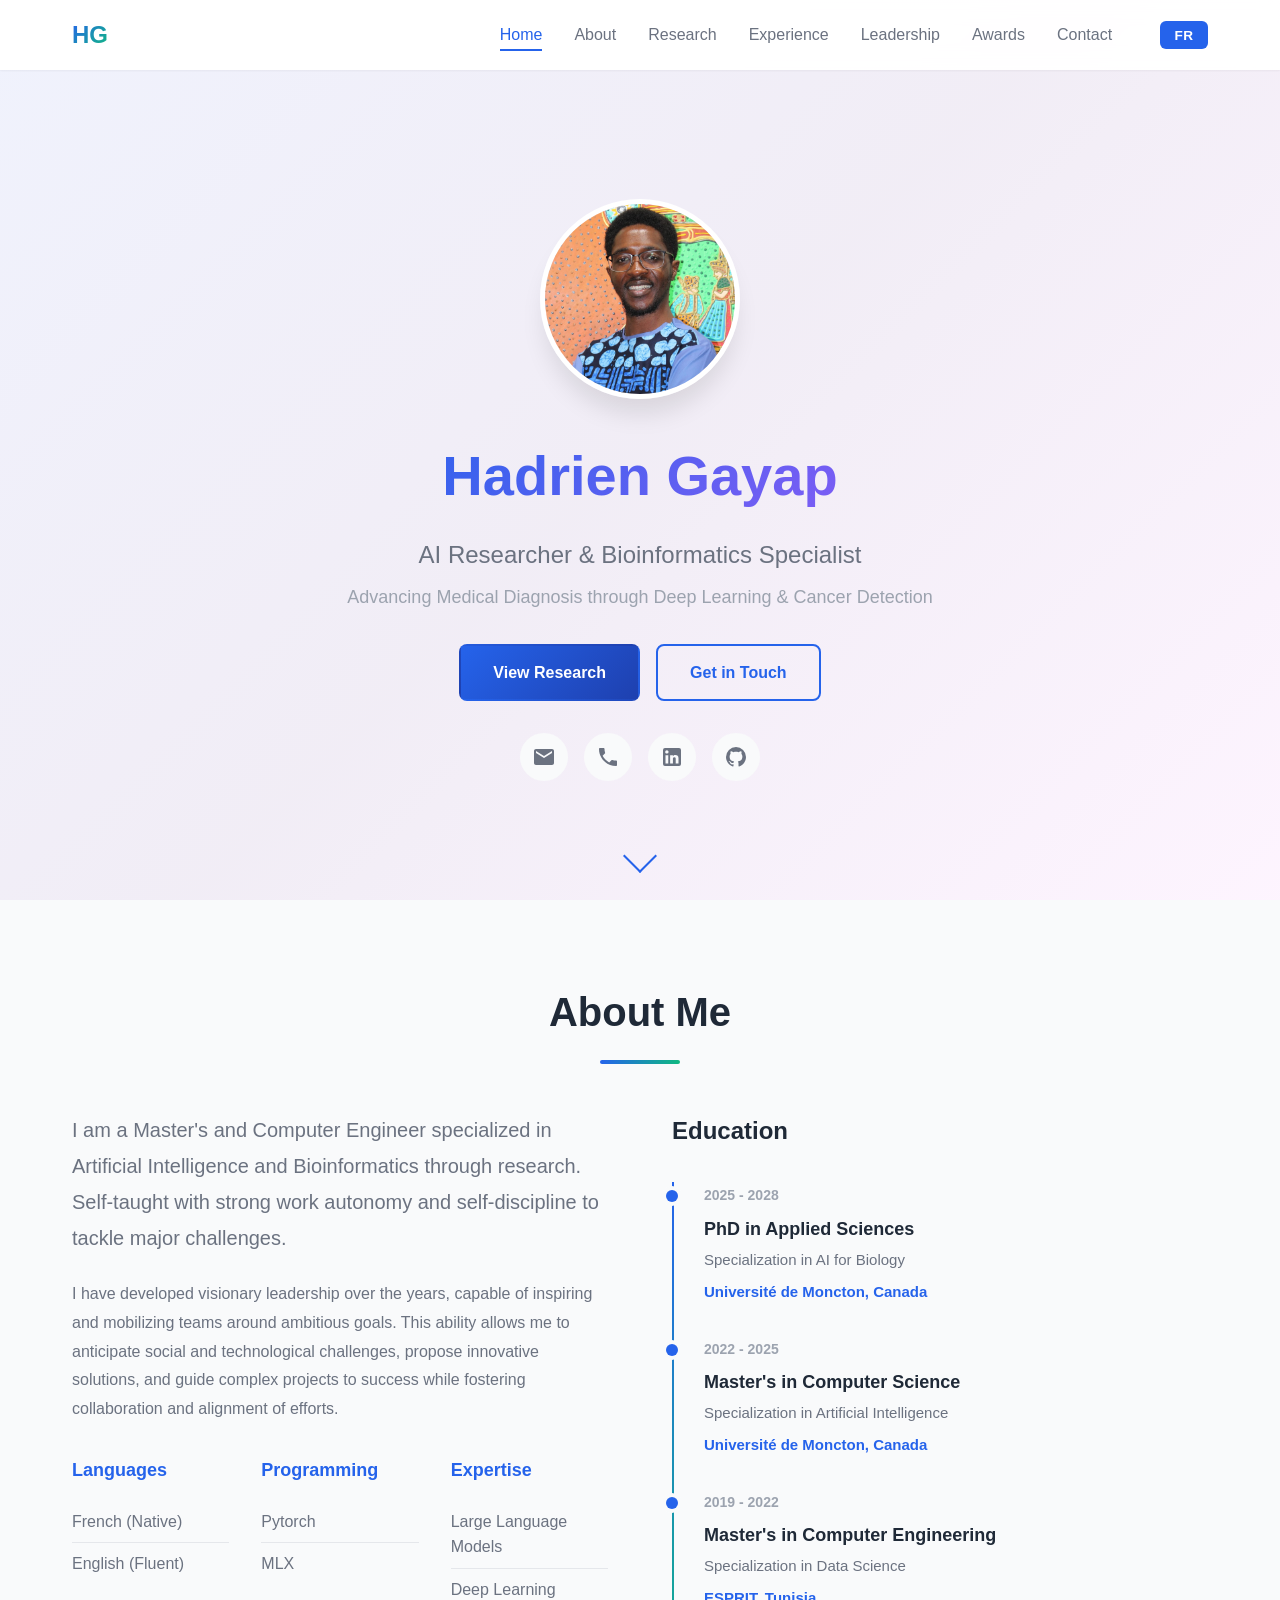
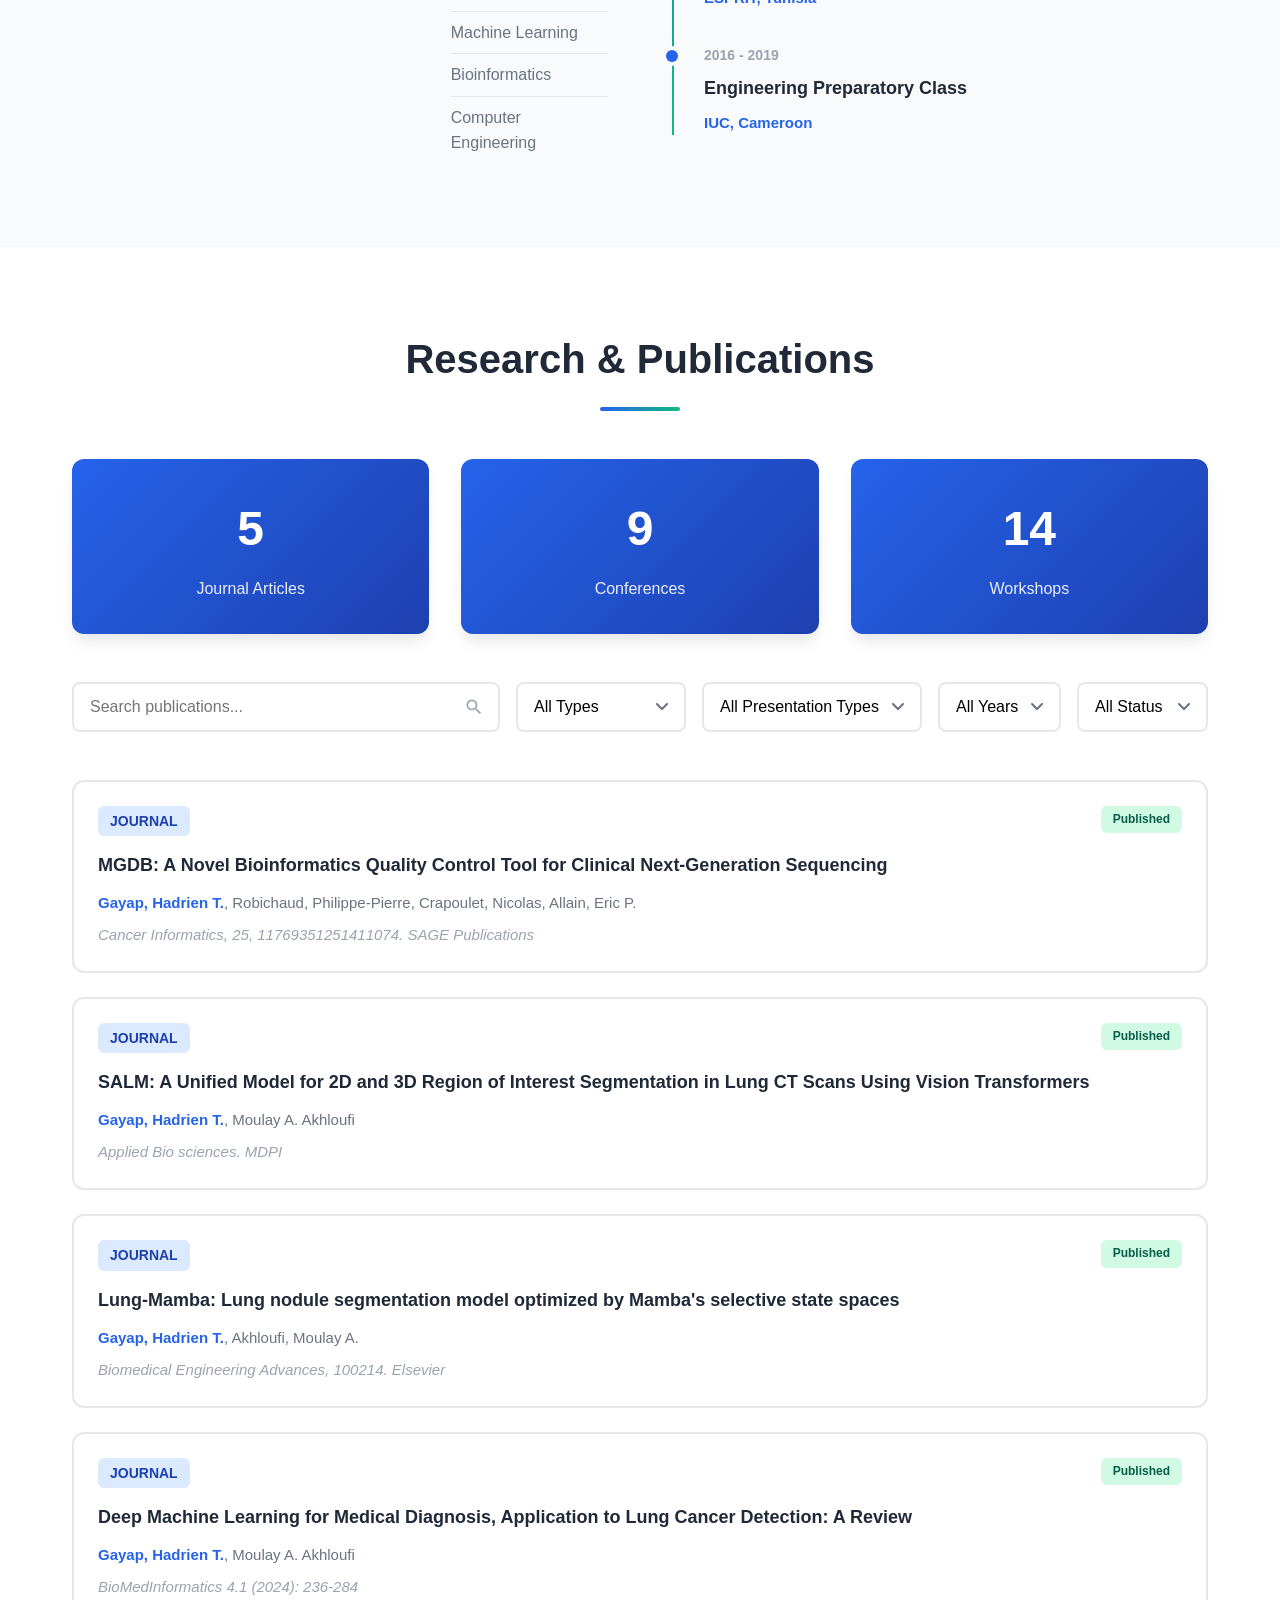
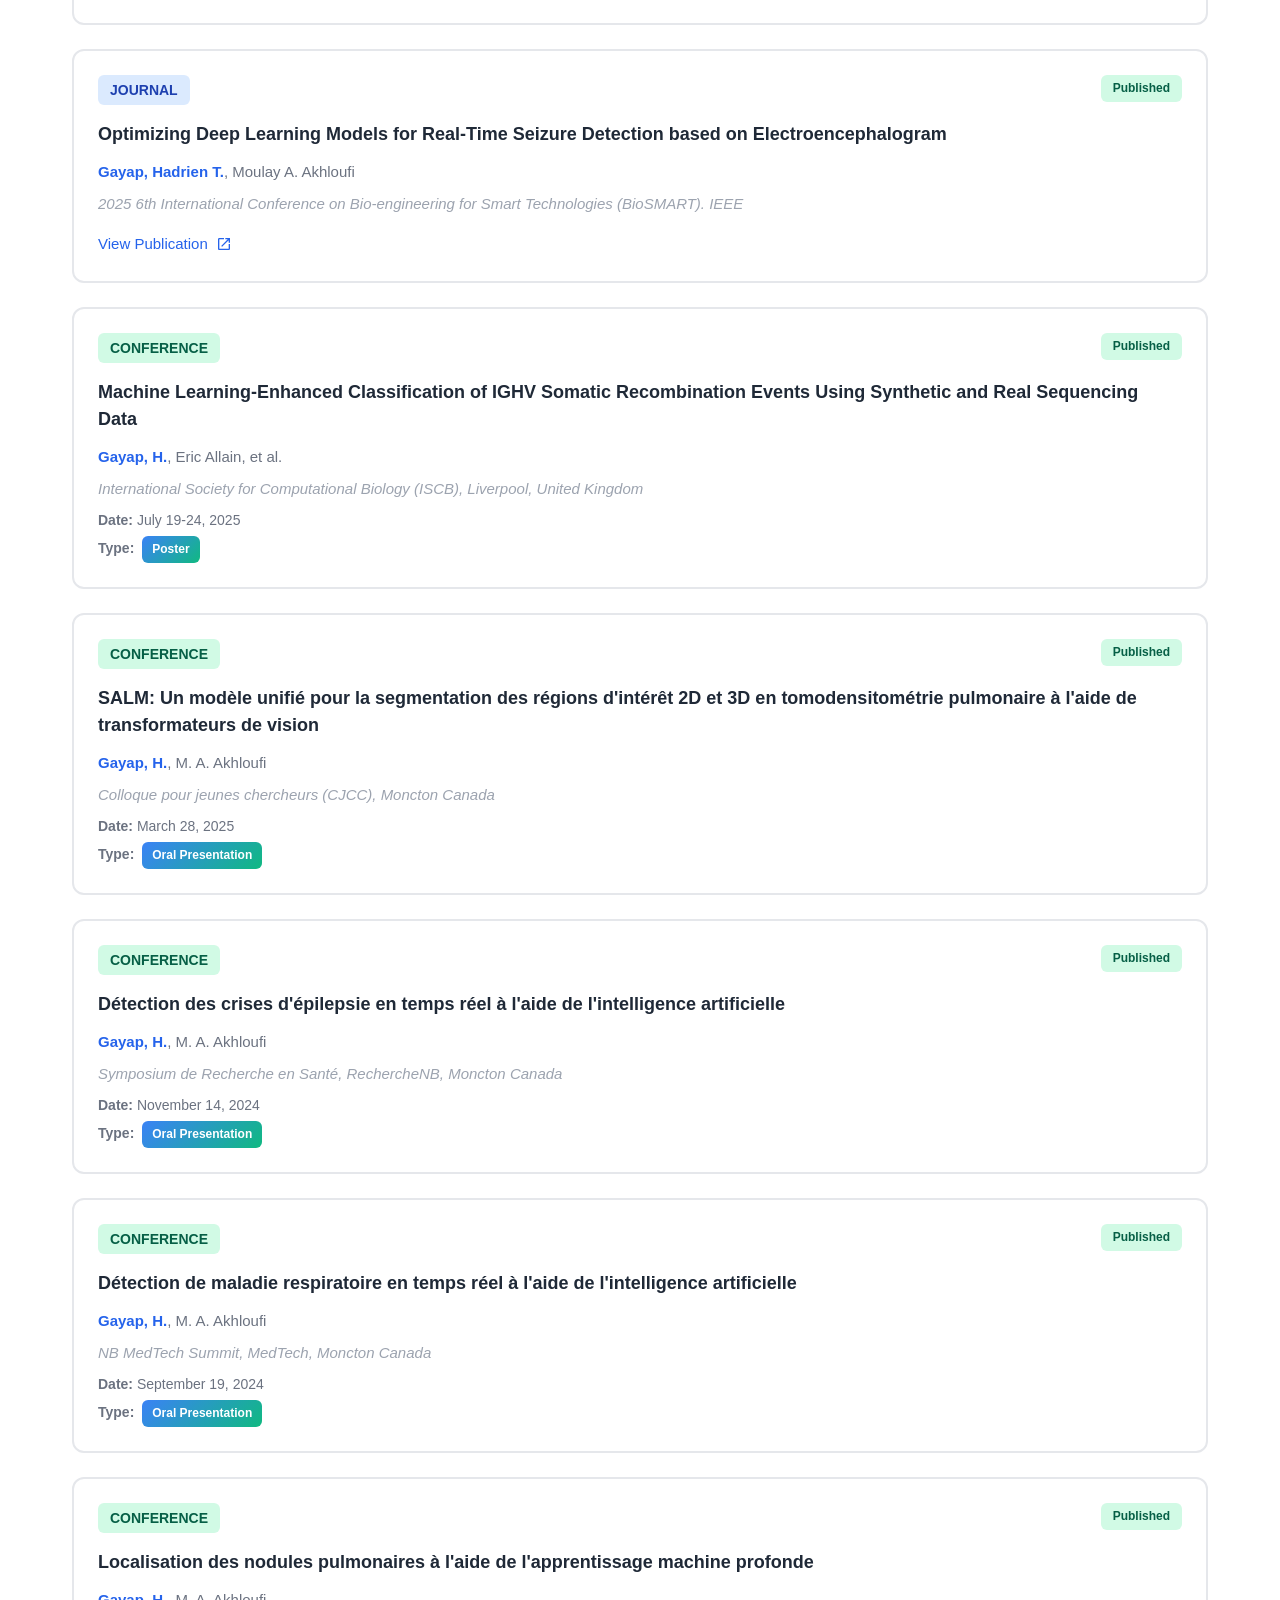
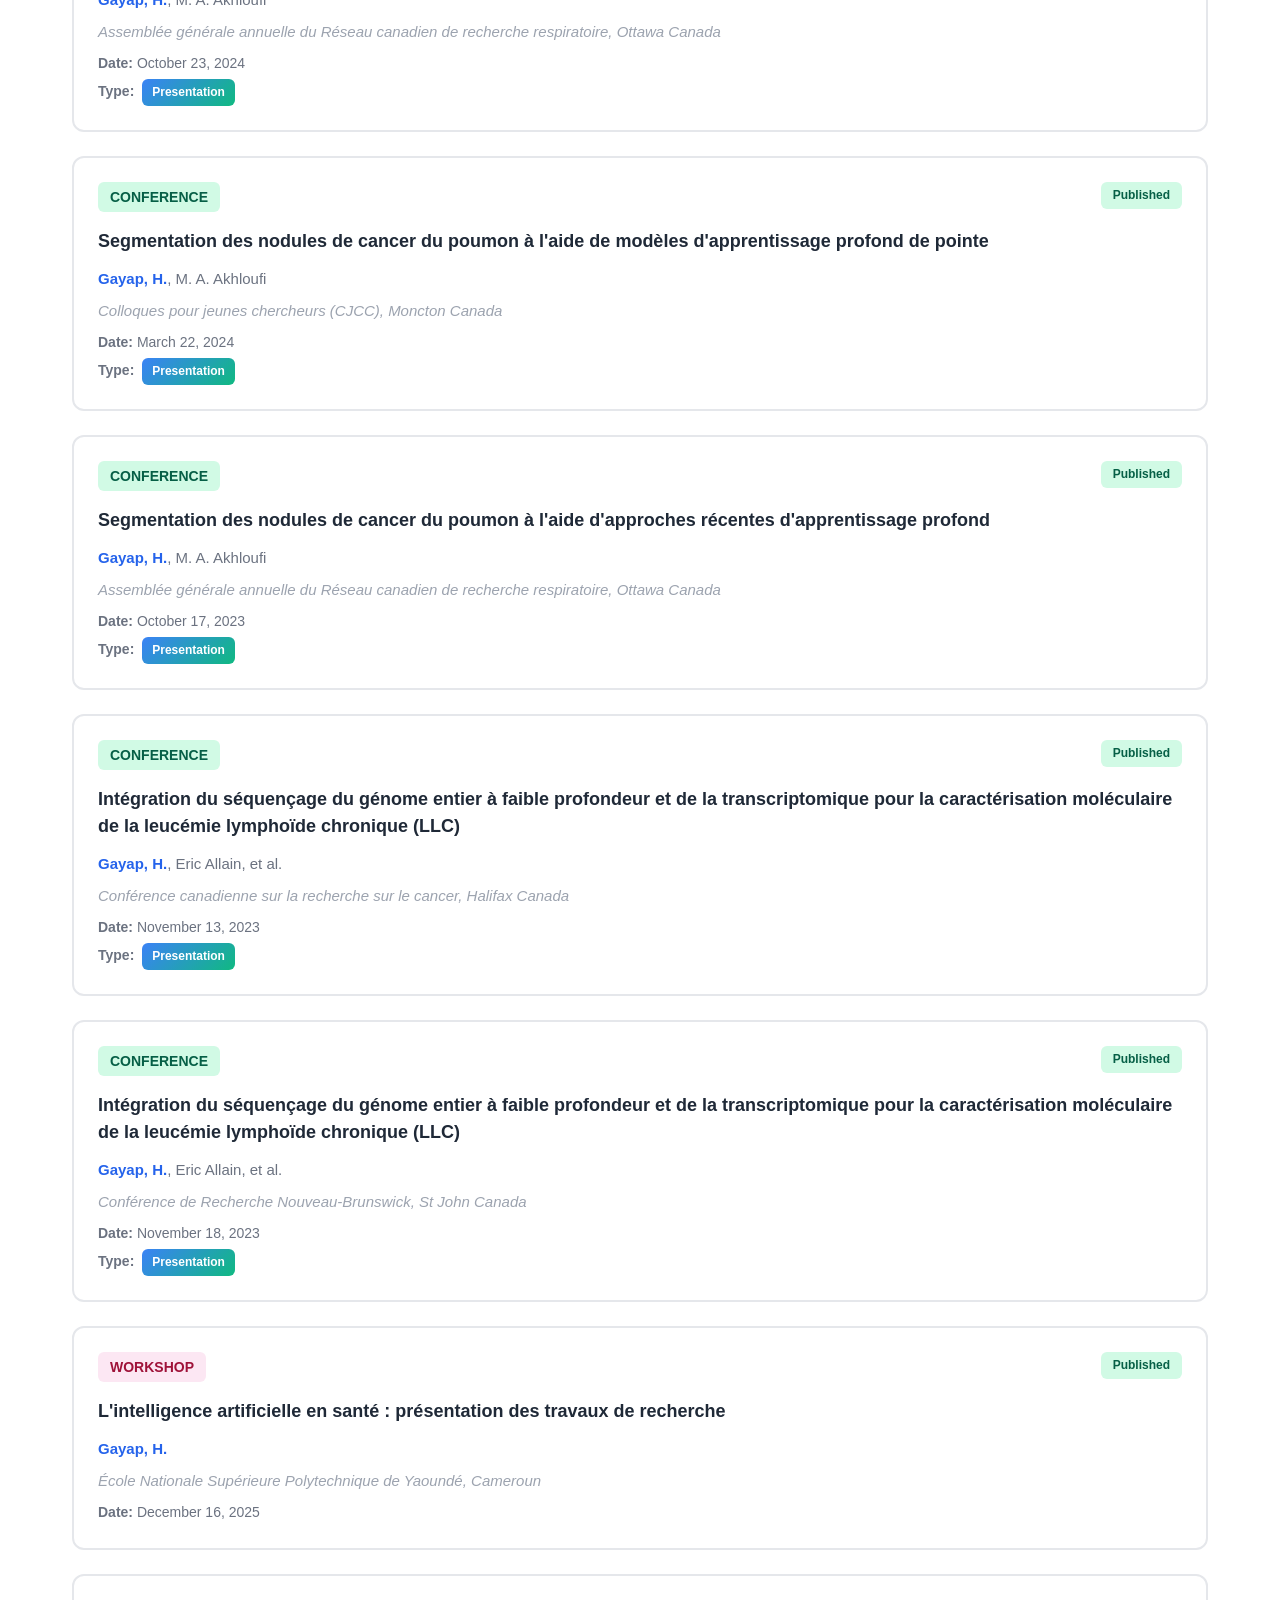
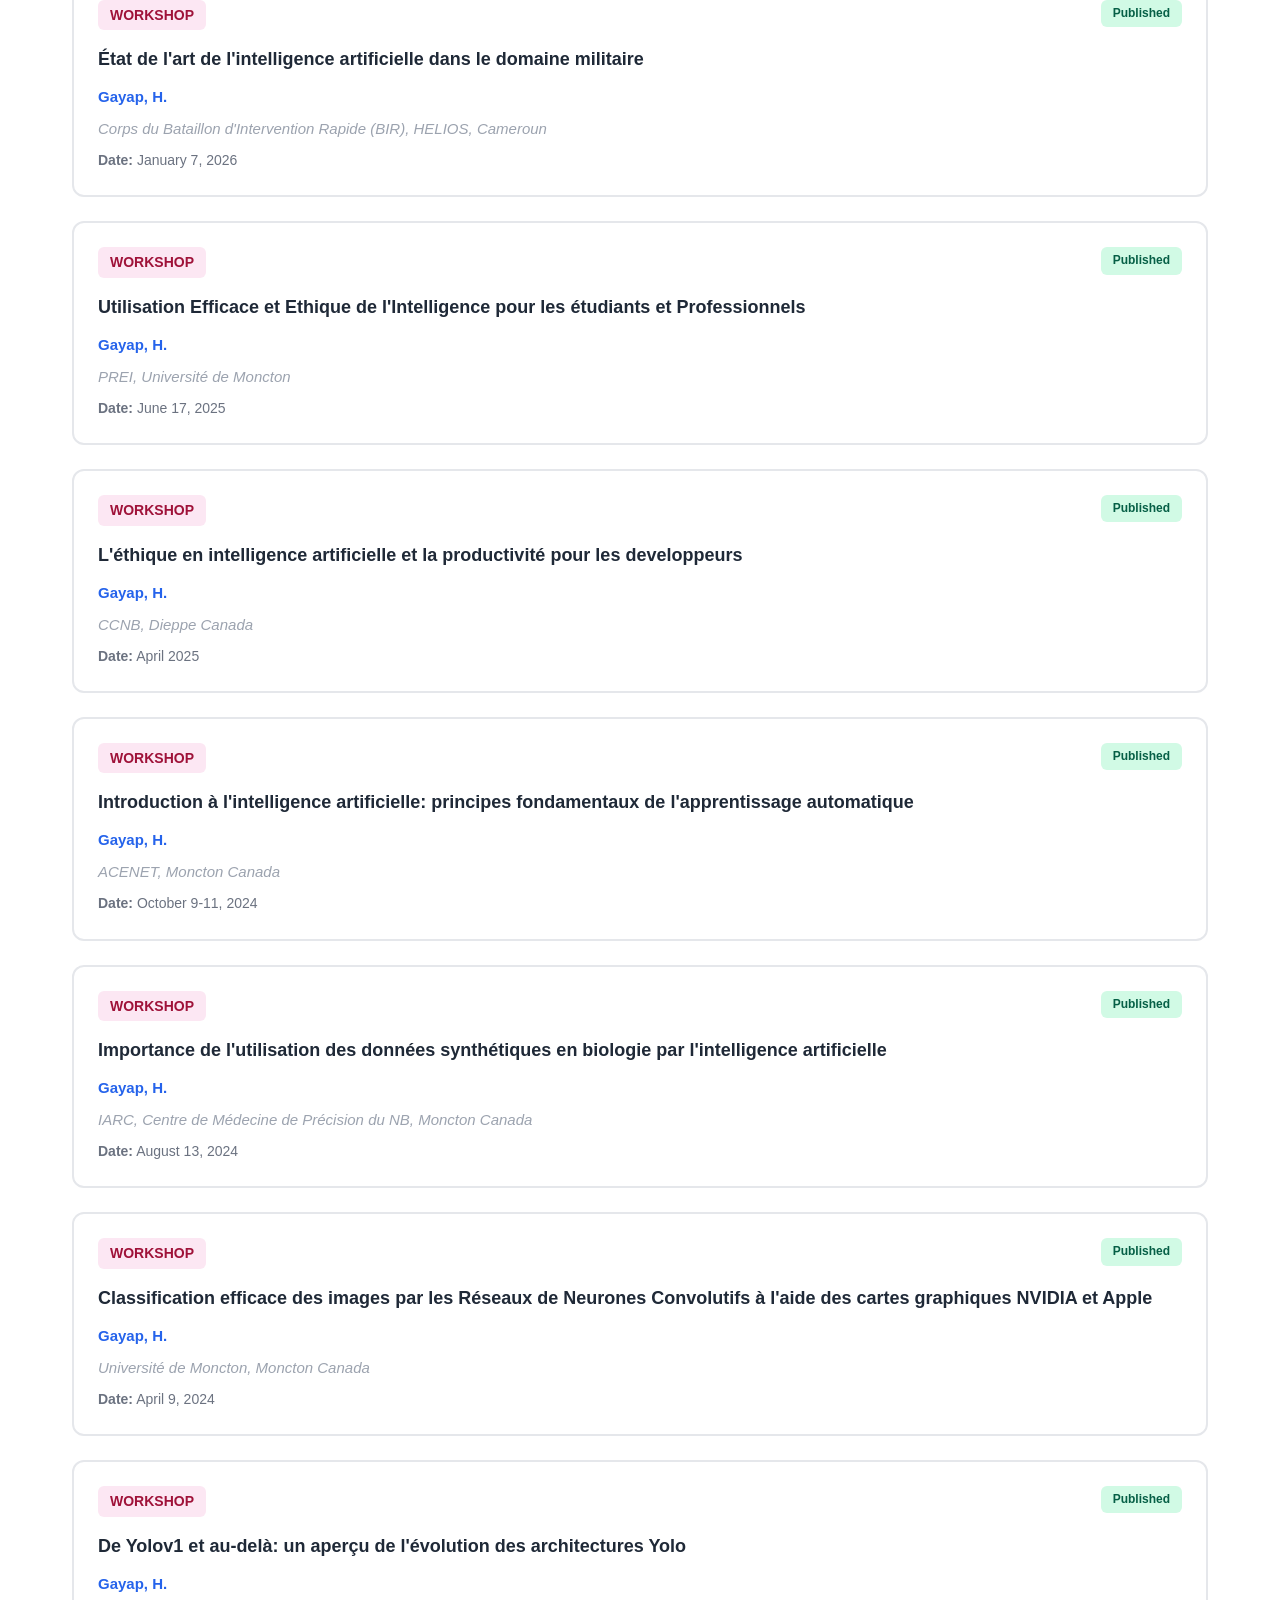
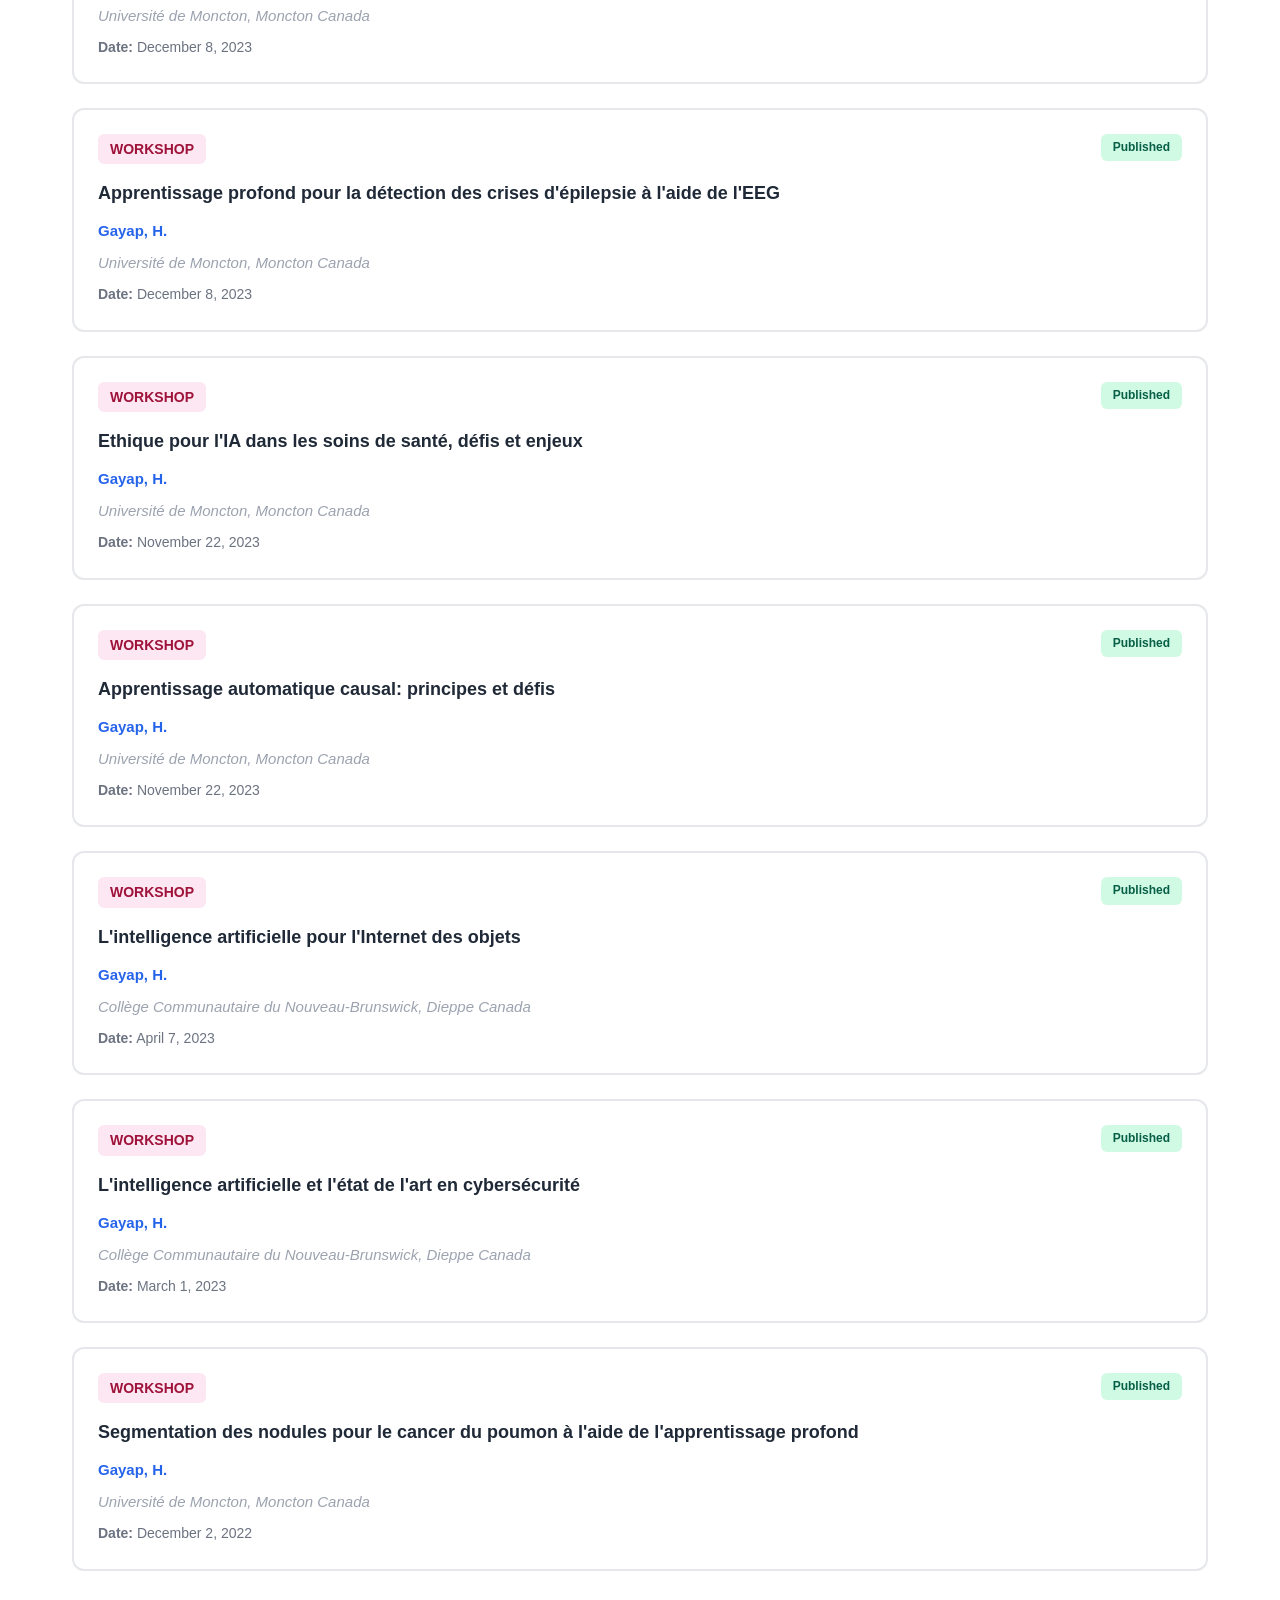
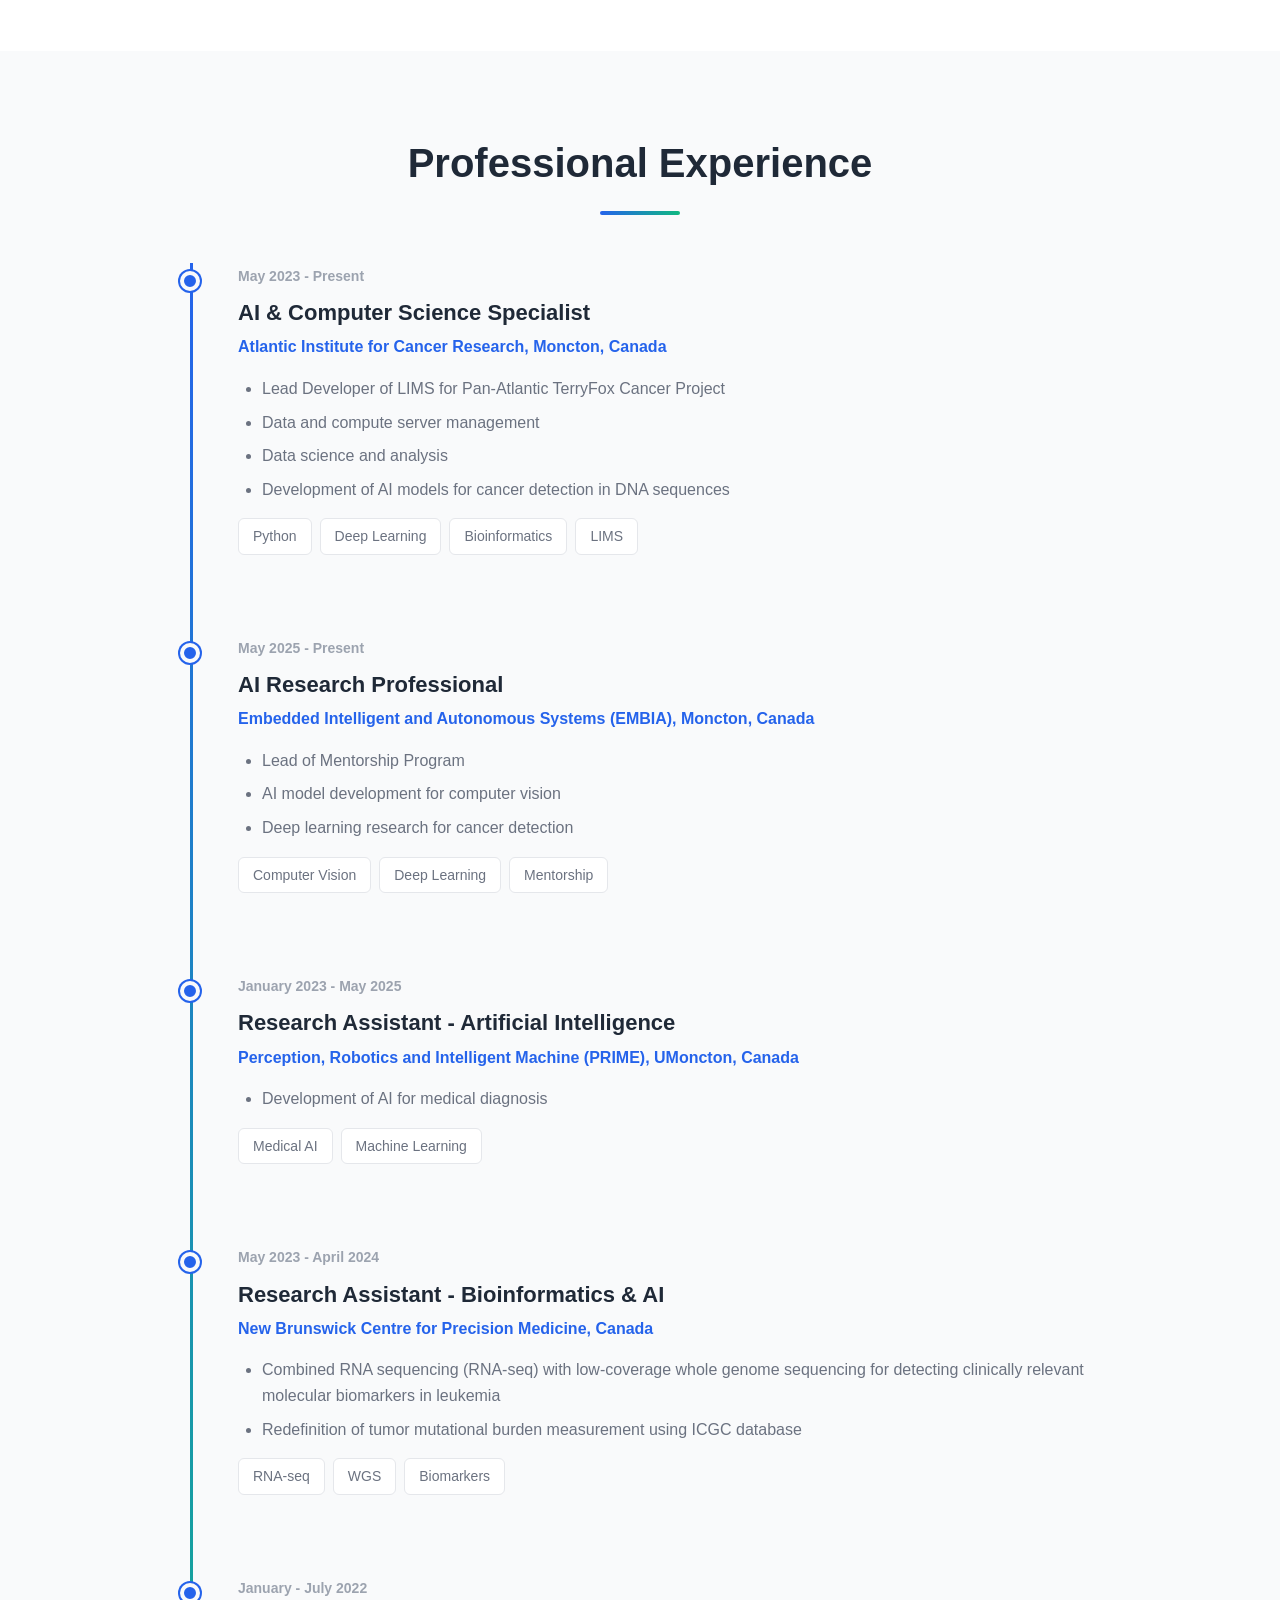
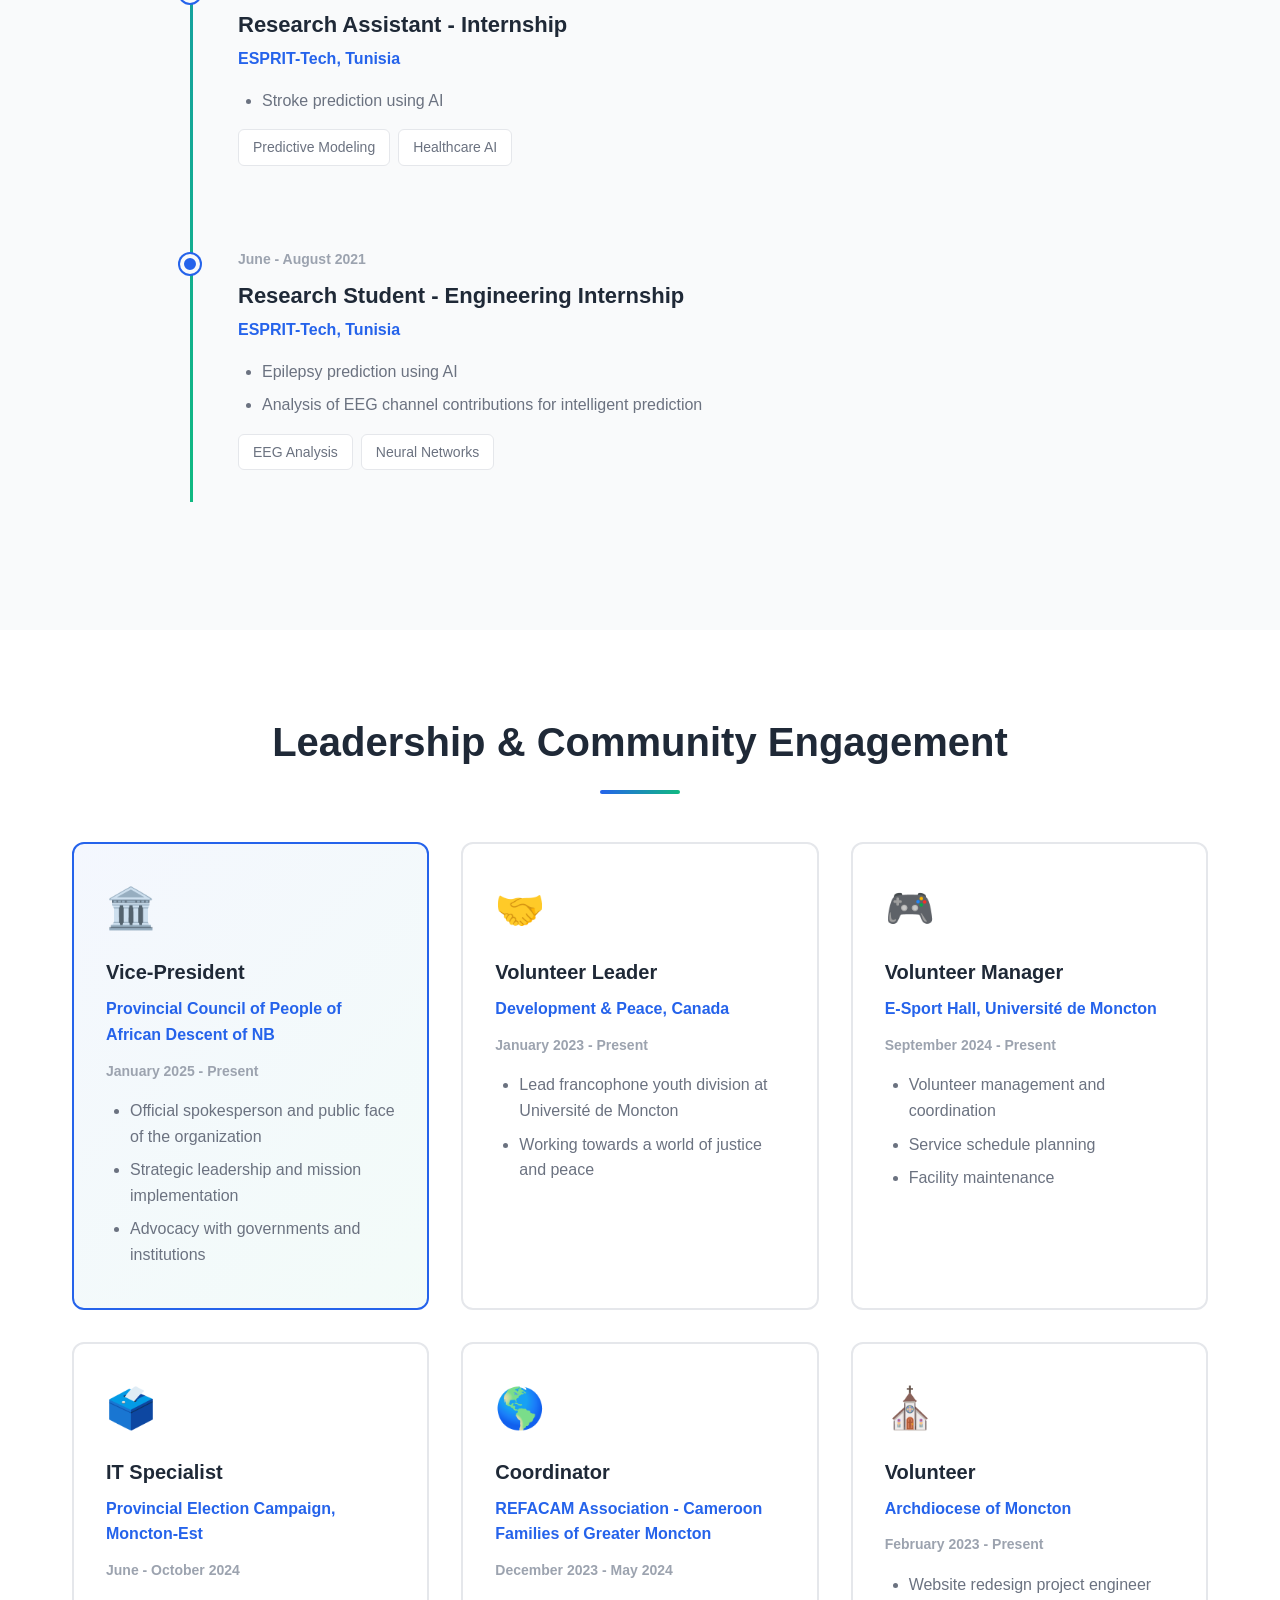
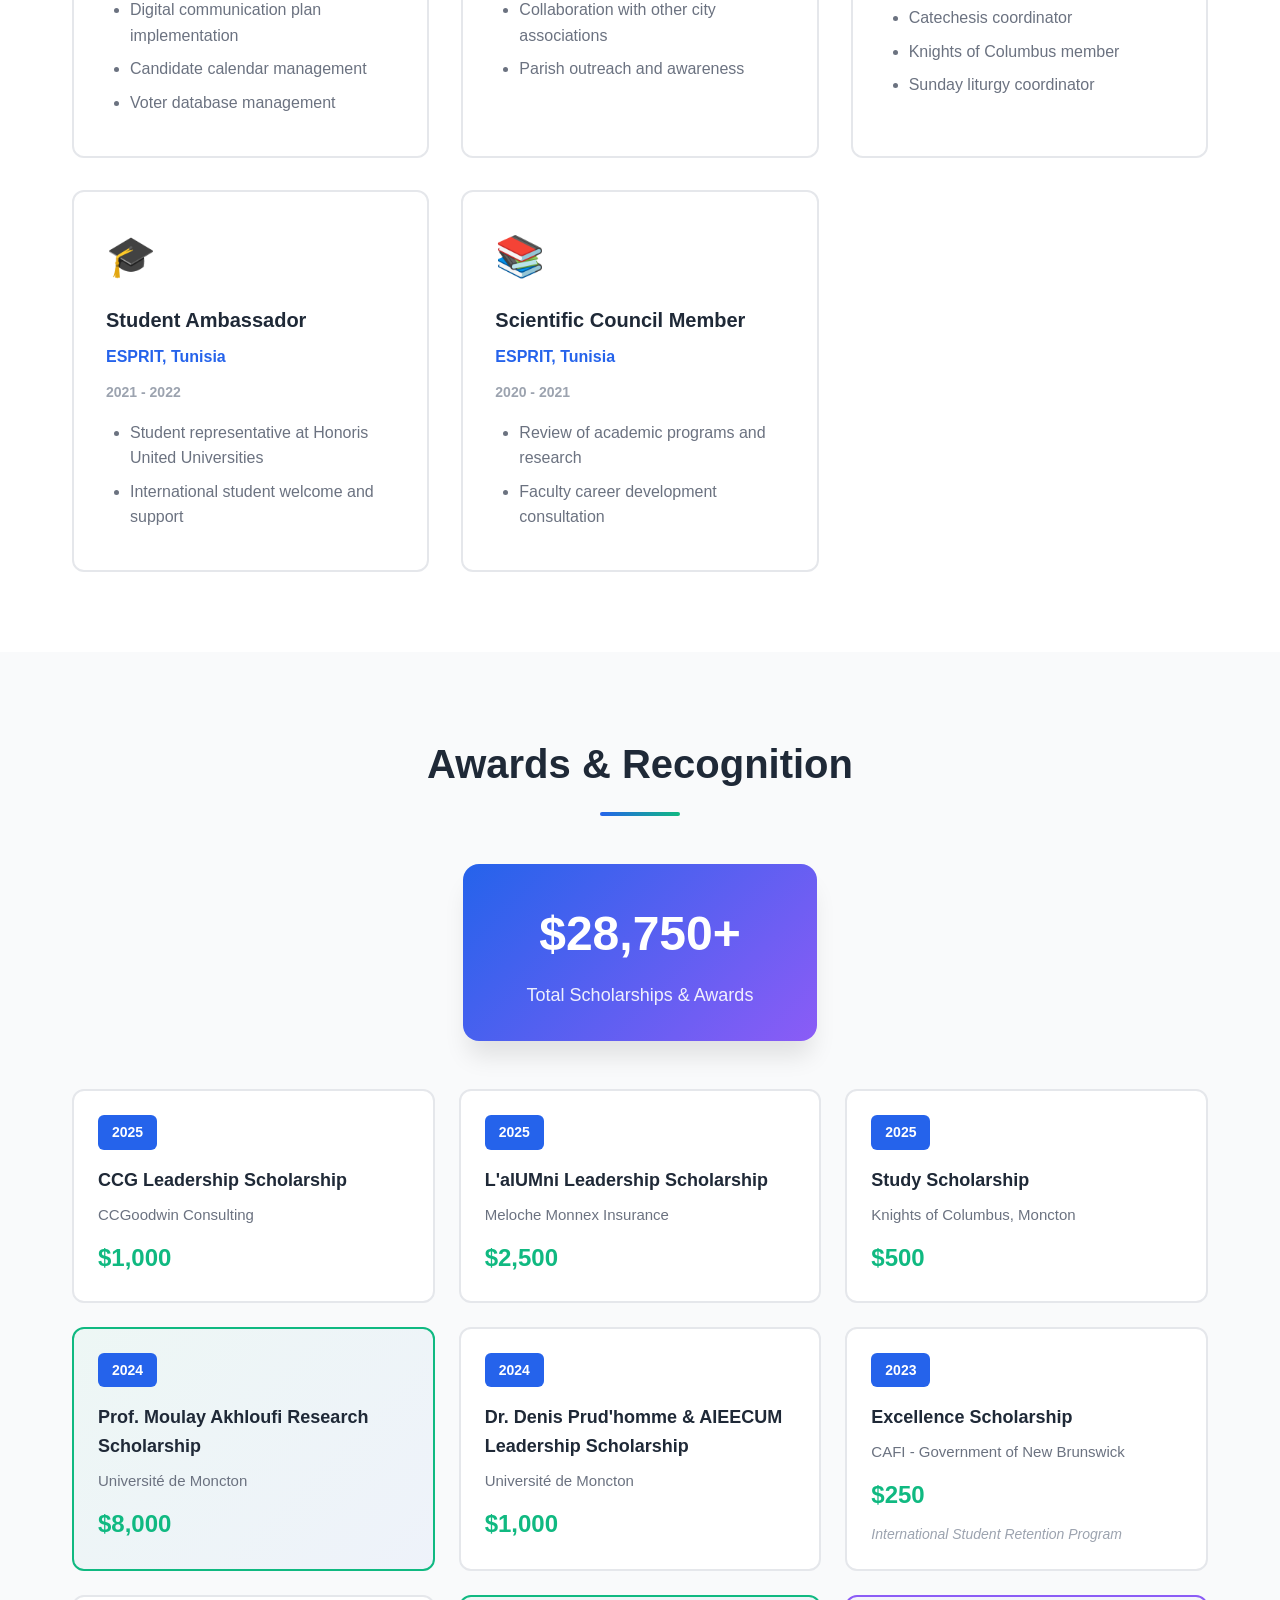
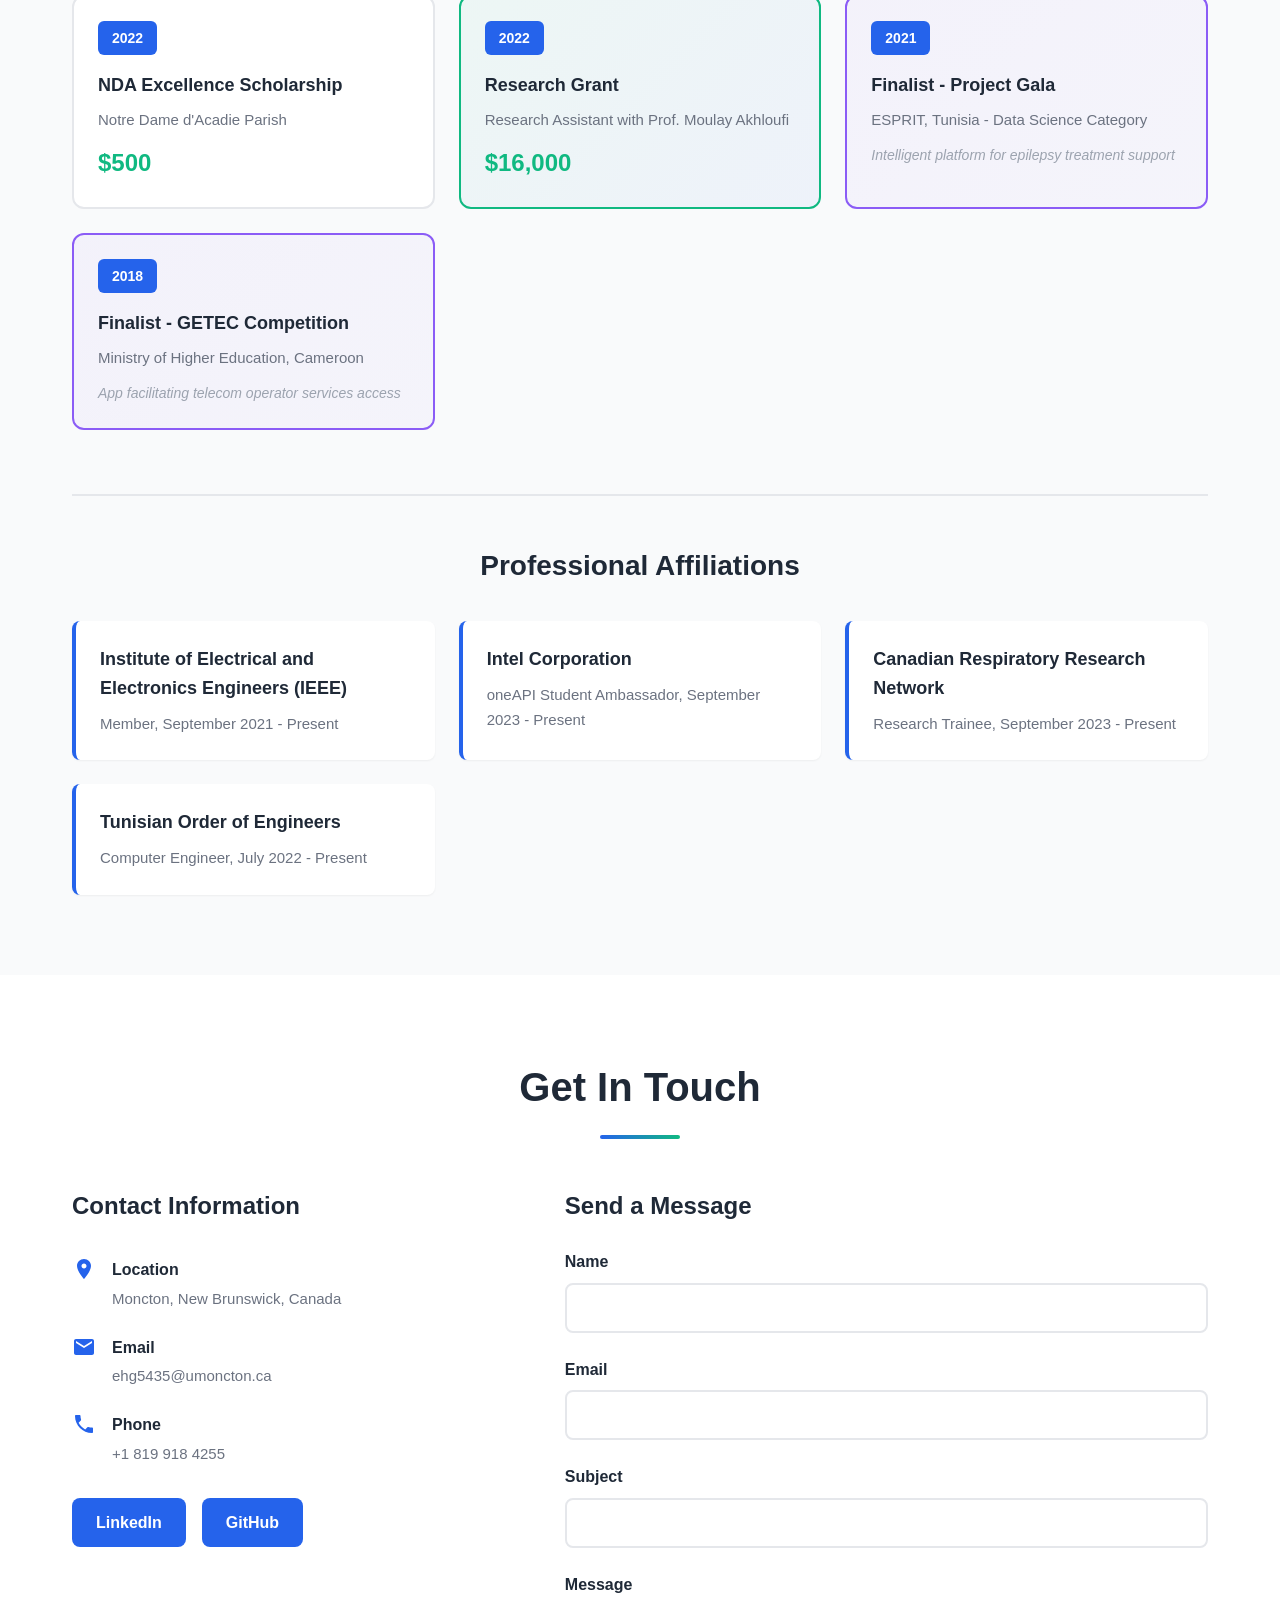
==== commit 6a17aca9: "feat-docs: update + add multilanguage" ====
--- a/index.html
+++ b/index.html
@@ -1,589 +1,222 @@
 <!DOCTYPE html>
-<html lang="en">
+<html lang="en" data-lang="en">
+
 <head>
     <meta charset="UTF-8">
+    <script>
+        (function () {
+            var lang = localStorage.getItem('portfolio-lang') ||
+                (navigator.language && navigator.language.startsWith('fr') ? 'fr' : 'en');
+            document.documentElement.lang = lang;
+            document.documentElement.setAttribute('data-lang', lang);
+        })();
+    </script>
     <meta name="viewport" content="width=device-width, initial-scale=1.0">
-    <meta name="description" content="Hadrien Gayap - AI Researcher & Bioinformatics Specialist specializing in Deep Learning for Medical Diagnosis and Cancer Detection">
-    <meta name="keywords" content="AI, Artificial Intelligence, Bioinformatics, Deep Learning, Cancer Detection, Machine Learning, Research">
+    <meta name="description"
+        content="Hadrien Gayap - AI Researcher & Bioinformatics Specialist specializing in Deep Learning for Medical Diagnosis and Cancer Detection">
+    <meta name="keywords"
+        content="AI, Artificial Intelligence, Bioinformatics, Deep Learning, Cancer Detection, Machine Learning, Research">
     <meta name="author" content="Hadrien Gayap">
     <title>Hadrien Gayap | AI Researcher & Community Leader</title>
     <link rel="stylesheet" href="styles.css">
 </head>
+
 <body>
-    <!-- Navigation -->
     <nav id="navbar" class="navbar">
         <div class="nav-container">
-            <div class="nav-logo">
-                <a href="#home">HG</a>
-            </div>
-            <button class="nav-toggle" aria-label="Toggle navigation">
-                <span></span>
-                <span></span>
-                <span></span>
-            </button>
+            <div class="nav-logo"><a href="#home">HG</a></div>
+            <button class="nav-toggle" aria-label="Toggle navigation"><span></span><span></span><span></span></button>
             <ul class="nav-menu">
-                <li><a href="#home" class="nav-link">Home</a></li>
-                <li><a href="#about" class="nav-link">About</a></li>
-                <li><a href="#research" class="nav-link">Research</a></li>
-                <li><a href="#experience" class="nav-link">Experience</a></li>
-                <li><a href="#leadership" class="nav-link">Leadership</a></li>
-                <li><a href="#awards" class="nav-link">Awards</a></li>
-                <li><a href="#contact" class="nav-link">Contact</a></li>
+                <li><a href="#home" class="nav-link" data-i18n="nav.home">Home</a></li>
+                <li><a href="#about" class="nav-link" data-i18n="nav.about">About</a></li>
+                <li><a href="#research" class="nav-link" data-i18n="nav.research">Research</a></li>
+                <li><a href="#experience" class="nav-link" data-i18n="nav.experience">Experience</a></li>
+                <li><a href="#leadership" class="nav-link" data-i18n="nav.leadership">Leadership</a></li>
+                <li><a href="#awards" class="nav-link" data-i18n="nav.awards">Awards</a></li>
+                <li><a href="#contact" class="nav-link" data-i18n="nav.contact">Contact</a></li>
+                <li><button class="lang-toggle" id="lang-toggle" aria-label="Switch language"><span class="lang-label lang-en">FR</span><span class="lang-label lang-fr">EN</span></button></li>
             </ul>
         </div>
     </nav>
 
-    <!-- Hero Section -->
     <section id="home" class="hero">
         <div class="hero-background"></div>
         <div class="hero-content">
-            <div class="hero-image-container">
-                <img src="assets/profile.jpg" alt="Hadrien Gayap" class="hero-image">
-            </div>
+            <div class="hero-image-container"><img src="assets/profile.jpg" alt="Hadrien Gayap" class="hero-image"></div>
             <h1 class="hero-title">Hadrien Gayap</h1>
-            <p class="hero-subtitle">AI Researcher & Bioinformatics Specialist</p>
-            <p class="hero-tagline">Advancing Medical Diagnosis through Deep Learning & Cancer Detection</p>
+            <p class="hero-subtitle" data-i18n="hero.subtitle">AI Researcher & Bioinformatics Specialist</p>
+            <p class="hero-tagline" data-i18n="hero.tagline">Advancing Medical Diagnosis through Deep Learning & Cancer Detection</p>
             <div class="hero-cta">
-                <a href="#research" class="btn btn-primary">View Research</a>
-                <a href="#contact" class="btn btn-secondary">Get in Touch</a>
+                <a href="#research" class="btn btn-primary" data-i18n="hero.cta.research">View Research</a>
+                <a href="#contact" class="btn btn-secondary" data-i18n="hero.cta.contact">Get in Touch</a>
             </div>
             <div class="hero-social">
-                <a href="mailto:ehg5435@umoncton.ca" aria-label="Email" class="social-link">
-                    <svg width="24" height="24" viewBox="0 0 24 24" fill="currentColor">
-                        <path d="M20 4H4c-1.1 0-2 .9-2 2v12c0 1.1.9 2 2 2h16c1.1 0 2-.9 2-2V6c0-1.1-.9-2-2-2zm0 4l-8 5-8-5V6l8 5 8-5v2z"/>
-                    </svg>
-                </a>
-                <a href="tel:+18199184255" aria-label="Phone" class="social-link">
-                    <svg width="24" height="24" viewBox="0 0 24 24" fill="currentColor">
-                        <path d="M6.62 10.79c1.44 2.83 3.76 5.14 6.59 6.59l2.2-2.2c.27-.27.67-.36 1.02-.24 1.12.37 2.33.57 3.57.57.55 0 1 .45 1 1V20c0 .55-.45 1-1 1-9.39 0-17-7.61-17-17 0-.55.45-1 1-1h3.5c.55 0 1 .45 1 1 0 1.25.2 2.45.57 3.57.11.35.03.74-.25 1.02l-2.2 2.2z"/>
-                    </svg>
-                </a>
-                <a href="https://linkedin.com/in/hadriengayap" target="_blank" rel="noopener" aria-label="LinkedIn" class="social-link">
-                    <svg width="24" height="24" viewBox="0 0 24 24" fill="currentColor">
-                        <path d="M19 3a2 2 0 0 1 2 2v14a2 2 0 0 1-2 2H5a2 2 0 0 1-2-2V5a2 2 0 0 1 2-2h14m-.5 15.5v-5.3a3.26 3.26 0 0 0-3.26-3.26c-.85 0-1.84.52-2.32 1.3v-1.11h-2.79v8.37h2.79v-4.93c0-.77.62-1.4 1.39-1.4a1.4 1.4 0 0 1 1.4 1.4v4.93h2.79M6.88 8.56a1.68 1.68 0 0 0 1.68-1.68c0-.93-.75-1.69-1.68-1.69a1.69 1.69 0 0 0-1.69 1.69c0 .93.76 1.68 1.69 1.68m1.39 9.94v-8.37H5.5v8.37h2.77z"/>
-                    </svg>
-                </a>
-                <a href="https://github.com/gth-ai" target="_blank" rel="noopener" aria-label="GitHub" class="social-link">
-                    <svg width="24" height="24" viewBox="0 0 24 24" fill="currentColor">
-                        <path d="M12 2A10 10 0 0 0 2 12c0 4.42 2.87 8.17 6.84 9.5.5.08.66-.23.66-.5v-1.69c-2.77.6-3.36-1.34-3.36-1.34-.46-1.16-1.11-1.47-1.11-1.47-.91-.62.07-.6.07-.6 1 .07 1.53 1.03 1.53 1.03.87 1.52 2.34 1.07 2.91.83.09-.65.35-1.09.63-1.34-2.22-.25-4.55-1.11-4.55-4.92 0-1.11.38-2 1.03-2.71-.1-.25-.45-1.29.1-2.64 0 0 .84-.27 2.75 1.02.79-.22 1.65-.33 2.5-.33.85 0 1.71.11 2.5.33 1.91-1.29 2.75-1.02 2.75-1.02.55 1.35.2 2.39.1 2.64.65.71 1.03 1.6 1.03 2.71 0 3.82-2.34 4.66-4.57 4.91.36.31.69.92.69 1.85V21c0 .27.16.59.67.5C19.14 20.16 22 16.42 22 12A10 10 0 0 0 12 2z"/>
-                    </svg>
-                </a>
-            </div>
-        </div>
-        <div class="scroll-indicator">
-            <span></span>
-        </div>
-    </section>
-
-    <!-- About Section -->
+                <a href="mailto:ehg5435@umoncton.ca" aria-label="Email" class="social-link"><svg width="24" height="24" viewBox="0 0 24 24" fill="currentColor"><path d="M20 4H4c-1.1 0-2 .9-2 2v12c0 1.1.9 2 2 2h16c1.1 0 2-.9 2-2V6c0-1.1-.9-2-2-2zm0 4l-8 5-8-5V6l8 5 8-5v2z"/></svg></a>
+                <a href="tel:+18199184255" aria-label="Phone" class="social-link"><svg width="24" height="24" viewBox="0 0 24 24" fill="currentColor"><path d="M6.62 10.79c1.44 2.83 3.76 5.14 6.59 6.59l2.2-2.2c.27-.27.67-.36 1.02-.24 1.12.37 2.33.57 3.57.57.55 0 1 .45 1 1V20c0 .55-.45 1-1 1-9.39 0-17-7.61-17-17 0-.55.45-1 1-1h3.5c.55 0 1 .45 1 1 0 1.25.2 2.45.57 3.57.11.35.03.74-.25 1.02l-2.2 2.2z"/></svg></a>
+                <a href="https://linkedin.com/in/hadriengayap" target="_blank" rel="noopener" aria-label="LinkedIn" class="social-link"><svg width="24" height="24" viewBox="0 0 24 24" fill="currentColor"><path d="M19 3a2 2 0 0 1 2 2v14a2 2 0 0 1-2 2H5a2 2 0 0 1-2-2V5a2 2 0 0 1 2-2h14m-.5 15.5v-5.3a3.26 3.26 0 0 0-3.26-3.26c-.85 0-1.84.52-2.32 1.3v-1.11h-2.79v8.37h2.79v-4.93c0-.77.62-1.4 1.39-1.4a1.4 1.4 0 0 1 1.4 1.4v4.93h2.79M6.88 8.56a1.68 1.68 0 0 0 1.68-1.68c0-.93-.75-1.69-1.68-1.69a1.69 1.69 0 0 0-1.69 1.69c0 .93.76 1.68 1.69 1.68m1.39 9.94v-8.37H5.5v8.37h2.77z"/></svg></a>
+                <a href="https://github.com/gth-ai" target="_blank" rel="noopener" aria-label="GitHub" class="social-link"><svg width="24" height="24" viewBox="0 0 24 24" fill="currentColor"><path d="M12 2A10 10 0 0 0 2 12c0 4.42 2.87 8.17 6.84 9.5.5.08.66-.23.66-.5v-1.69c-2.77.6-3.36-1.34-3.36-1.34-.46-1.16-1.11-1.47-1.11-1.47-.91-.62.07-.6.07-.6 1 .07 1.53 1.03 1.53 1.03.87 1.52 2.34 1.07 2.91.83.09-.65.35-1.09.63-1.34-2.22-.25-4.55-1.11-4.55-4.92 0-1.11.38-2 1.03-2.71-.1-.25-.45-1.29.1-2.64 0 0 .84-.27 2.75 1.02.79-.22 1.65-.33 2.5-.33.85 0 1.71.11 2.5.33 1.91-1.29 2.75-1.02 2.75-1.02.55 1.35.2 2.39.1 2.64.65.71 1.03 1.6 1.03 2.71 0 3.82-2.34 4.66-4.57 4.91.36.31.69.92.69 1.85V21c0 .27.16.59.67.5C19.14 20.16 22 16.42 22 12A10 10 0 0 0 12 2z"/></svg></a>
+            </div>
+        </div>
+        <div class="scroll-indicator"><span></span></div>
+    </section>
+
     <section id="about" class="about section">
         <div class="container">
-            <h2 class="section-title">About Me</h2>
+            <h2 class="section-title" data-i18n="about.title">About Me</h2>
             <div class="about-content">
                 <div class="about-text">
-                    <p class="lead">
-                        I am a Master's and Computer Engineer specialized in Artificial Intelligence and Bioinformatics through research. 
-                        Self-taught with strong work autonomy and self-discipline to tackle major challenges.
-                    </p>
-                    <p>
-                        I have developed visionary leadership over the years, capable of inspiring and mobilizing teams around ambitious goals. 
-                        This ability allows me to anticipate social and technological challenges, propose innovative solutions, and guide complex 
-                        projects to success while fostering collaboration and alignment of efforts.
-                    </p>
+                    <p class="lead" data-i18n="about.lead">I am a Master's and Computer Engineer specialized in Artificial Intelligence and Bioinformatics through research. Self-taught with strong work autonomy and self-discipline to tackle major challenges.</p>
+                    <p data-i18n="about.paragraph2">I have developed visionary leadership over the years, capable of inspiring and mobilizing teams around ambitious goals. This ability allows me to anticipate social and technological challenges, propose innovative solutions, and guide complex projects to success while fostering collaboration and alignment of efforts.</p>
                     <div class="skills-grid">
                         <div class="skill-category">
-                            <h3>Languages</h3>
+                            <h3 data-i18n="about.skills.languages">Languages</h3>
                             <ul>
-                                <li>French (Native)</li>
-                                <li>English (Fluent)</li>
+                                <li data-i18n="about.skills.lang.french">French (Native)</li>
+                                <li data-i18n="about.skills.lang.english">English (Fluent)</li>
                             </ul>
                         </div>
                         <div class="skill-category">
-                            <h3>Programming</h3>
+                            <h3 data-i18n="about.skills.programming">Programming</h3>
                             <ul>
-                                <li>Python</li>
-                                <li>R</li>
-                                <li>C/C++</li>
-                                <li>Java</li>
-                                <li>CUDA</li>
+                                <li>Pytorch</li>
+                                <li>MLX</li>
                             </ul>
                         </div>
                         <div class="skill-category">
-                            <h3>Expertise</h3>
+                            <h3 data-i18n="about.skills.expertise">Expertise</h3>
                             <ul>
-                                <li>Large Language Models</li>
-                                <li>Deep Learning</li>
-                                <li>Machine Learning</li>
-                                <li>Bioinformatics</li>
-                                <li>Computer Engineering</li>
+                                <li data-i18n="about.skills.llm">Large Language Models</li>
+                                <li data-i18n="about.skills.dl">Deep Learning</li>
+                                <li data-i18n="about.skills.ml">Machine Learning</li>
+                                <li data-i18n="about.skills.bioinfo">Bioinformatics</li>
+                                <li data-i18n="about.skills.compeng">Computer Engineering</li>
                             </ul>
                         </div>
                     </div>
                 </div>
                 <div class="education-timeline">
-                    <h3>Education</h3>
+                    <h3 data-i18n="about.education">Education</h3>
                     <div class="timeline">
-                        <div class="timeline-item">
-                            <div class="timeline-dot"></div>
-                            <div class="timeline-content">
-                                <span class="timeline-date">2025 - 2028</span>
-                                <h4>PhD in Applied Sciences</h4>
-                                <p>Specialization in AI for Biology</p>
-                                <p class="institution">Université de Moncton, Canada</p>
-                            </div>
-                        </div>
-                        <div class="timeline-item">
-                            <div class="timeline-dot"></div>
-                            <div class="timeline-content">
-                                <span class="timeline-date">2022 - 2025</span>
-                                <h4>Master's in Computer Science</h4>
-                                <p>Specialization in Artificial Intelligence</p>
-                                <p class="institution">Université de Moncton, Canada</p>
-                            </div>
-                        </div>
-                        <div class="timeline-item">
-                            <div class="timeline-dot"></div>
-                            <div class="timeline-content">
-                                <span class="timeline-date">2019 - 2022</span>
-                                <h4>Master's in Computer Engineering</h4>
-                                <p>Specialization in Data Science</p>
-                                <p class="institution">ESPRIT, Tunisia</p>
-                            </div>
-                        </div>
-                        <div class="timeline-item">
-                            <div class="timeline-dot"></div>
-                            <div class="timeline-content">
-                                <span class="timeline-date">2016 - 2019</span>
-                                <h4>Engineering Preparatory Class</h4>
-                                <p class="institution">IUC, Cameroon</p>
-                            </div>
-                        </div>
-                    </div>
-                </div>
-            </div>
-        </div>
-    </section>
-
-    <!-- Research & Publications Section -->
+                        <div class="timeline-item"><div class="timeline-dot"></div><div class="timeline-content"><span class="timeline-date" data-i18n="about.edu.phd.date">2025 - 2028</span><h4 data-i18n="about.edu.phd.title">PhD in Applied Sciences</h4><p data-i18n="about.edu.phd.spec">Specialization in AI for Biology</p><p class="institution">Universit&eacute; de Moncton, Canada</p></div></div>
+                        <div class="timeline-item"><div class="timeline-dot"></div><div class="timeline-content"><span class="timeline-date" data-i18n="about.edu.msc.date">2022 - 2025</span><h4 data-i18n="about.edu.msc.title">Master's in Computer Science</h4><p data-i18n="about.edu.msc.spec">Specialization in Artificial Intelligence</p><p class="institution">Universit&eacute; de Moncton, Canada</p></div></div>
+                        <div class="timeline-item"><div class="timeline-dot"></div><div class="timeline-content"><span class="timeline-date" data-i18n="about.edu.meng.date">2019 - 2022</span><h4 data-i18n="about.edu.meng.title">Master's in Computer Engineering</h4><p data-i18n="about.edu.meng.spec">Specialization in Data Science</p><p class="institution">ESPRIT, Tunisia</p></div></div>
+                        <div class="timeline-item"><div class="timeline-dot"></div><div class="timeline-content"><span class="timeline-date" data-i18n="about.edu.prep.date">2016 - 2019</span><h4 data-i18n="about.edu.prep.title">Engineering Preparatory Class</h4><p class="institution">IUC, Cameroon</p></div></div>
+                    </div>
+                </div>
+            </div>
+        </div>
+    </section>
+
     <section id="research" class="research section">
         <div class="container">
-            <h2 class="section-title">Research & Publications</h2>
+            <h2 class="section-title" data-i18n="research.title">Research & Publications</h2>
             <div class="research-stats">
-                <div class="stat-card">
-                    <span class="stat-number" data-target="5">0</span>
-                    <span class="stat-label">Journal Articles</span>
-                </div>
-                <div class="stat-card">
-                    <span class="stat-number" data-target="9">0</span>
-                    <span class="stat-label">Conferences</span>
-                </div>
-                <div class="stat-card">
-                    <span class="stat-number" data-target="12">0</span>
-                    <span class="stat-label">Workshops</span>
-                </div>
-            </div>
-
+                <div class="stat-card"><span class="stat-number" data-target="5">0</span><span class="stat-label" data-i18n="research.stat.journals">Journal Articles</span></div>
+                <div class="stat-card"><span class="stat-number" data-target="9">0</span><span class="stat-label" data-i18n="research.stat.conferences">Conferences</span></div>
+                <div class="stat-card"><span class="stat-number" data-target="14">0</span><span class="stat-label" data-i18n="research.stat.workshops">Workshops</span></div>
+            </div>
             <div class="research-controls">
                 <div class="search-bar">
-                    <input type="text" id="search-publications" placeholder="Search publications..." aria-label="Search publications">
-                    <svg width="20" height="20" viewBox="0 0 24 24" fill="currentColor">
-                        <path d="M15.5 14h-.79l-.28-.27A6.471 6.471 0 0 0 16 9.5 6.5 6.5 0 1 0 9.5 16c1.61 0 3.09-.59 4.23-1.57l.27.28v.79l5 4.99L20.49 19l-4.99-5zm-6 0C7.01 14 5 11.99 5 9.5S7.01 5 9.5 5 14 7.01 14 9.5 11.99 14 9.5 14z"/>
-                    </svg>
+                    <input type="text" id="search-publications" placeholder="Search publications..." aria-label="Search publications" data-i18n-placeholder="research.search.placeholder">
+                    <svg width="20" height="20" viewBox="0 0 24 24" fill="currentColor"><path d="M15.5 14h-.79l-.28-.27A6.471 6.471 0 0 0 16 9.5 6.5 6.5 0 1 0 9.5 16c1.61 0 3.09-.59 4.23-1.57l.27.28v.79l5 4.99L20.49 19l-4.99-5zm-6 0C7.01 14 5 11.99 5 9.5S7.01 5 9.5 5 14 7.01 14 9.5 11.99 14 9.5 14z"/></svg>
                 </div>
                 <div class="filters">
                     <select id="filter-type" aria-label="Filter by type">
-                        <option value="all">All Types</option>
-                        <option value="journal">Journal Articles</option>
-                        <option value="conference">Conferences</option>
-                        <option value="workshop">Workshops</option>
+                        <option value="all" data-i18n="research.filter.allTypes">All Types</option>
+                        <option value="journal" data-i18n="research.filter.journal">Journal Articles</option>
+                        <option value="conference" data-i18n="research.filter.conference">Conferences</option>
+                        <option value="workshop" data-i18n="research.filter.workshop">Workshops</option>
                     </select>
                     <select id="filter-presentation" aria-label="Filter by presentation type">
-                        <option value="all">All Presentation Types</option>
-                        <option value="Poster">Poster</option>
-                        <option value="Oral Presentation">Oral Presentation</option>
-                        <option value="Presentation">Presentation</option>
+                        <option value="all" data-i18n="research.filter.allPresentation">All Presentation Types</option>
+                        <option value="Poster" data-i18n="research.filter.poster">Poster</option>
+                        <option value="Oral Presentation" data-i18n="research.filter.oral">Oral Presentation</option>
+                        <option value="Presentation" data-i18n="research.filter.presentation">Presentation</option>
                     </select>
                     <select id="filter-year" aria-label="Filter by year">
-                        <option value="all">All Years</option>
-                        <option value="2025">2025</option>
-                        <option value="2024">2024</option>
-                        <option value="2023">2023</option>
-                        <option value="2022">2022</option>
-                        <option value="2021">2021</option>
+                        <option value="all" data-i18n="research.filter.allYears">All Years</option>
+                        <option value="2026">2026</option><option value="2025">2025</option><option value="2024">2024</option><option value="2023">2023</option><option value="2022">2022</option><option value="2021">2021</option>
                     </select>
                     <select id="filter-status" aria-label="Filter by status">
-                        <option value="all">All Status</option>
-                        <option value="published">Published</option>
-                        <option value="review">In Review</option>
-                        <option value="accepted">Accepted</option>
-                    </select>
-                </div>
-            </div>
-
-            <div id="publications-container" class="publications-grid">
-                <!-- Publications will be inserted here by JavaScript -->
-            </div>
-        </div>
-    </section>
-
-    <!-- Professional Experience Section -->
+                        <option value="all" data-i18n="research.filter.allStatus">All Status</option>
+                        <option value="published" data-i18n="research.filter.published">Published</option>
+                        <option value="review" data-i18n="research.filter.review">In Review</option>
+                        <option value="accepted" data-i18n="research.filter.accepted">Accepted</option>
+                    </select>
+                </div>
+            </div>
+            <div id="publications-container" class="publications-grid"></div>
+        </div>
+    </section>
+
     <section id="experience" class="experience section">
         <div class="container">
-            <h2 class="section-title">Professional Experience</h2>
+            <h2 class="section-title" data-i18n="exp.title">Professional Experience</h2>
             <div class="experience-timeline">
-                <div class="experience-item">
-                    <div class="experience-marker"></div>
-                    <div class="experience-content">
-                        <span class="experience-date">May 2023 - Present</span>
-                        <h3>AI & Computer Science Specialist</h3>
-                        <h4>Atlantic Institute for Cancer Research, Moncton, Canada</h4>
-                        <ul>
-                            <li>Lead Developer of LIMS for Pan-Atlantic TerryFox Cancer Project</li>
-                            <li>Data and compute server management</li>
-                            <li>Data science and analysis</li>
-                            <li>Development of AI models for cancer detection in DNA sequences</li>
-                        </ul>
-                        <div class="tech-tags">
-                            <span>Python</span>
-                            <span>Deep Learning</span>
-                            <span>Bioinformatics</span>
-                            <span>LIMS</span>
-                        </div>
-                    </div>
-                </div>
-
-                <div class="experience-item">
-                    <div class="experience-marker"></div>
-                    <div class="experience-content">
-                        <span class="experience-date">May 2025 - Present</span>
-                        <h3>AI Research Professional</h3>
-                        <h4>Embedded Intelligent and Autonomous Systems (EMBIA), Moncton, Canada</h4>
-                        <ul>
-                            <li>Lead of Mentorship Program</li>
-                            <li>AI model development for computer vision</li>
-                            <li>Deep learning research for cancer detection</li>
-                        </ul>
-                        <div class="tech-tags">
-                            <span>Computer Vision</span>
-                            <span>Deep Learning</span>
-                            <span>Mentorship</span>
-                        </div>
-                    </div>
-                </div>
-
-                <div class="experience-item">
-                    <div class="experience-marker"></div>
-                    <div class="experience-content">
-                        <span class="experience-date">January 2023 - May 2025</span>
-                        <h3>Research Assistant - Artificial Intelligence</h3>
-                        <h4>Perception, Robotics and Intelligent Machine (PRIME), UMoncton, Canada</h4>
-                        <ul>
-                            <li>Development of AI for medical diagnosis</li>
-                        </ul>
-                        <div class="tech-tags">
-                            <span>Medical AI</span>
-                            <span>Machine Learning</span>
-                        </div>
-                    </div>
-                </div>
-
-                <div class="experience-item">
-                    <div class="experience-marker"></div>
-                    <div class="experience-content">
-                        <span class="experience-date">May 2023 - April 2024</span>
-                        <h3>Research Assistant - Bioinformatics & AI</h3>
-                        <h4>New Brunswick Centre for Precision Medicine, Canada</h4>
-                        <ul>
-                            <li>Combined RNA sequencing (RNA-seq) with low-coverage whole genome sequencing for detecting clinically relevant molecular biomarkers in leukemia</li>
-                            <li>Redefinition of tumor mutational burden measurement using ICGC database</li>
-                        </ul>
-                        <div class="tech-tags">
-                            <span>RNA-seq</span>
-                            <span>WGS</span>
-                            <span>Biomarkers</span>
-                        </div>
-                    </div>
-                </div>
-
-                <div class="experience-item">
-                    <div class="experience-marker"></div>
-                    <div class="experience-content">
-                        <span class="experience-date">January - July 2022</span>
-                        <h3>Research Assistant - Internship</h3>
-                        <h4>ESPRIT-Tech, Tunisia</h4>
-                        <ul>
-                            <li>Stroke prediction using AI</li>
-                        </ul>
-                        <div class="tech-tags">
-                            <span>Predictive Modeling</span>
-                            <span>Healthcare AI</span>
-                        </div>
-                    </div>
-                </div>
-
-                <div class="experience-item">
-                    <div class="experience-marker"></div>
-                    <div class="experience-content">
-                        <span class="experience-date">June - August 2021</span>
-                        <h3>Research Student - Engineering Internship</h3>
-                        <h4>ESPRIT-Tech, Tunisia</h4>
-                        <ul>
-                            <li>Epilepsy prediction using AI</li>
-                            <li>Analysis of EEG channel contributions for intelligent prediction</li>
-                        </ul>
-                        <div class="tech-tags">
-                            <span>EEG Analysis</span>
-                            <span>Neural Networks</span>
-                        </div>
-                    </div>
-                </div>
-            </div>
-        </div>
-    </section>
-
-    <!-- Leadership Section -->
+                <div class="experience-item"><div class="experience-marker"></div><div class="experience-content"><span class="experience-date" data-i18n="exp.1.date">May 2023 - Present</span><h3 data-i18n="exp.1.role">AI & Computer Science Specialist</h3><h4 data-i18n="exp.1.org">Atlantic Institute for Cancer Research, Moncton, Canada</h4><ul><li data-i18n="exp.1.b1">Lead Developer of LIMS for Pan-Atlantic TerryFox Cancer Project</li><li data-i18n="exp.1.b2">Data and compute server management</li><li data-i18n="exp.1.b3">Data science and analysis</li><li data-i18n="exp.1.b4">Development of AI models for cancer detection in DNA sequences</li></ul><div class="tech-tags"><span>Python</span><span>Deep Learning</span><span>Bioinformatics</span><span>LIMS</span></div></div></div>
+                <div class="experience-item"><div class="experience-marker"></div><div class="experience-content"><span class="experience-date" data-i18n="exp.2.date">May 2025 - Present</span><h3 data-i18n="exp.2.role">AI Research Professional</h3><h4 data-i18n="exp.2.org">Embedded Intelligent and Autonomous Systems (EMBIA), Moncton, Canada</h4><ul><li data-i18n="exp.2.b1">Lead of Mentorship Program</li><li data-i18n="exp.2.b2">AI model development for computer vision</li><li data-i18n="exp.2.b3">Deep learning research for cancer detection</li></ul><div class="tech-tags"><span>Computer Vision</span><span>Deep Learning</span><span>Mentorship</span></div></div></div>
+                <div class="experience-item"><div class="experience-marker"></div><div class="experience-content"><span class="experience-date" data-i18n="exp.3.date">January 2023 - May 2025</span><h3 data-i18n="exp.3.role">Research Assistant - Artificial Intelligence</h3><h4 data-i18n="exp.3.org">Perception, Robotics and Intelligent Machine (PRIME), UMoncton, Canada</h4><ul><li data-i18n="exp.3.b1">Development of AI for medical diagnosis</li></ul><div class="tech-tags"><span>Medical AI</span><span>Machine Learning</span></div></div></div>
+                <div class="experience-item"><div class="experience-marker"></div><div class="experience-content"><span class="experience-date" data-i18n="exp.4.date">May 2023 - April 2024</span><h3 data-i18n="exp.4.role">Research Assistant - Bioinformatics & AI</h3><h4 data-i18n="exp.4.org">New Brunswick Centre for Precision Medicine, Canada</h4><ul><li data-i18n="exp.4.b1">Combined RNA sequencing (RNA-seq) with low-coverage whole genome sequencing for detecting clinically relevant molecular biomarkers in leukemia</li><li data-i18n="exp.4.b2">Redefinition of tumor mutational burden measurement using ICGC database</li></ul><div class="tech-tags"><span>RNA-seq</span><span>WGS</span><span>Biomarkers</span></div></div></div>
+                <div class="experience-item"><div class="experience-marker"></div><div class="experience-content"><span class="experience-date" data-i18n="exp.5.date">January - July 2022</span><h3 data-i18n="exp.5.role">Research Assistant - Internship</h3><h4 data-i18n="exp.5.org">ESPRIT-Tech, Tunisia</h4><ul><li data-i18n="exp.5.b1">Stroke prediction using AI</li></ul><div class="tech-tags"><span>Predictive Modeling</span><span>Healthcare AI</span></div></div></div>
+                <div class="experience-item"><div class="experience-marker"></div><div class="experience-content"><span class="experience-date" data-i18n="exp.6.date">June - August 2021</span><h3 data-i18n="exp.6.role">Research Student - Engineering Internship</h3><h4 data-i18n="exp.6.org">ESPRIT-Tech, Tunisia</h4><ul><li data-i18n="exp.6.b1">Epilepsy prediction using AI</li><li data-i18n="exp.6.b2">Analysis of EEG channel contributions for intelligent prediction</li></ul><div class="tech-tags"><span>EEG Analysis</span><span>Neural Networks</span></div></div></div>
+            </div>
+        </div>
+    </section>
+
     <section id="leadership" class="leadership section">
         <div class="container">
-            <h2 class="section-title">Leadership & Community Engagement</h2>
+            <h2 class="section-title" data-i18n="leadership.title">Leadership & Community Engagement</h2>
             <div class="leadership-grid">
-                <div class="leadership-card featured">
-                    <div class="card-icon">🏛️</div>
-                    <h3>Vice-President</h3>
-                    <h4>Provincial Council of People of African Descent of NB</h4>
-                    <span class="date">January 2025 - Present</span>
-                    <ul>
-                        <li>Official spokesperson and public face of the organization</li>
-                        <li>Strategic leadership and mission implementation</li>
-                        <li>Advocacy with governments and institutions</li>
-                    </ul>
-                </div>
-
-                <div class="leadership-card">
-                    <div class="card-icon">🤝</div>
-                    <h3>Volunteer Leader</h3>
-                    <h4>Development & Peace, Canada</h4>
-                    <span class="date">January 2023 - Present</span>
-                    <ul>
-                        <li>Lead francophone youth division at Université de Moncton</li>
-                        <li>Working towards a world of justice and peace</li>
-                    </ul>
-                </div>
-
-                <div class="leadership-card">
-                    <div class="card-icon">🎮</div>
-                    <h3>Volunteer Manager</h3>
-                    <h4>E-Sport Hall, Université de Moncton</h4>
-                    <span class="date">September 2024 - Present</span>
-                    <ul>
-                        <li>Volunteer management and coordination</li>
-                        <li>Service schedule planning</li>
-                        <li>Facility maintenance</li>
-                    </ul>
-                </div>
-
-                <div class="leadership-card">
-                    <div class="card-icon">🗳️</div>
-                    <h3>IT Specialist</h3>
-                    <h4>Provincial Election Campaign, Moncton-Est</h4>
-                    <span class="date">June - October 2024</span>
-                    <ul>
-                        <li>Digital communication plan implementation</li>
-                        <li>Candidate calendar management</li>
-                        <li>Voter database management</li>
-                    </ul>
-                </div>
-
-                <div class="leadership-card">
-                    <div class="card-icon">🌍</div>
-                    <h3>Coordinator</h3>
-                    <h4>REFACAM Association - Cameroon Families of Greater Moncton</h4>
-                    <span class="date">December 2023 - May 2024</span>
-                    <ul>
-                        <li>Collaboration with other city associations</li>
-                        <li>Parish outreach and awareness</li>
-                    </ul>
-                </div>
-
-                <div class="leadership-card">
-                    <div class="card-icon">⛪</div>
-                    <h3>Volunteer</h3>
-                    <h4>Archdiocese of Moncton</h4>
-                    <span class="date">February 2023 - Present</span>
-                    <ul>
-                        <li>Website redesign project engineer</li>
-                        <li>Catechesis coordinator</li>
-                        <li>Knights of Columbus member</li>
-                        <li>Sunday liturgy coordinator</li>
-                    </ul>
-                </div>
-
-                <div class="leadership-card">
-                    <div class="card-icon">🎓</div>
-                    <h3>Student Ambassador</h3>
-                    <h4>ESPRIT, Tunisia</h4>
-                    <span class="date">2021 - 2022</span>
-                    <ul>
-                        <li>Student representative at Honoris United Universities</li>
-                        <li>International student welcome and support</li>
-                    </ul>
-                </div>
-
-                <div class="leadership-card">
-                    <div class="card-icon">📚</div>
-                    <h3>Scientific Council Member</h3>
-                    <h4>ESPRIT, Tunisia</h4>
-                    <span class="date">2020 - 2021</span>
-                    <ul>
-                        <li>Review of academic programs and research</li>
-                        <li>Faculty career development consultation</li>
-                    </ul>
-                </div>
-            </div>
-        </div>
-    </section>
-
-    <!-- Awards Section -->
+                <div class="leadership-card featured"><div class="card-icon">&#127963;&#65039;</div><h3 data-i18n="leadership.1.role">Vice-President</h3><h4 data-i18n="leadership.1.org">Provincial Council of People of African Descent of NB</h4><span class="date" data-i18n="leadership.1.date">January 2025 - Present</span><ul><li data-i18n="leadership.1.b1">Official spokesperson and public face of the organization</li><li data-i18n="leadership.1.b2">Strategic leadership and mission implementation</li><li data-i18n="leadership.1.b3">Advocacy with governments and institutions</li></ul></div>
+                <div class="leadership-card"><div class="card-icon">&#129309;</div><h3 data-i18n="leadership.2.role">Volunteer Leader</h3><h4 data-i18n="leadership.2.org">Development & Peace, Canada</h4><span class="date" data-i18n="leadership.2.date">January 2023 - Present</span><ul><li data-i18n="leadership.2.b1">Lead francophone youth division at Universit&eacute; de Moncton</li><li data-i18n="leadership.2.b2">Working towards a world of justice and peace</li></ul></div>
+                <div class="leadership-card"><div class="card-icon">&#127918;</div><h3 data-i18n="leadership.3.role">Volunteer Manager</h3><h4 data-i18n="leadership.3.org">E-Sport Hall, Universit&eacute; de Moncton</h4><span class="date" data-i18n="leadership.3.date">September 2024 - Present</span><ul><li data-i18n="leadership.3.b1">Volunteer management and coordination</li><li data-i18n="leadership.3.b2">Service schedule planning</li><li data-i18n="leadership.3.b3">Facility maintenance</li></ul></div>
+                <div class="leadership-card"><div class="card-icon">&#128499;&#65039;</div><h3 data-i18n="leadership.4.role">IT Specialist</h3><h4 data-i18n="leadership.4.org">Provincial Election Campaign, Moncton-Est</h4><span class="date" data-i18n="leadership.4.date">June - October 2024</span><ul><li data-i18n="leadership.4.b1">Digital communication plan implementation</li><li data-i18n="leadership.4.b2">Candidate calendar management</li><li data-i18n="leadership.4.b3">Voter database management</li></ul></div>
+                <div class="leadership-card"><div class="card-icon">&#127758;</div><h3 data-i18n="leadership.5.role">Coordinator</h3><h4 data-i18n="leadership.5.org">REFACAM Association - Cameroon Families of Greater Moncton</h4><span class="date" data-i18n="leadership.5.date">December 2023 - May 2024</span><ul><li data-i18n="leadership.5.b1">Collaboration with other city associations</li><li data-i18n="leadership.5.b2">Parish outreach and awareness</li></ul></div>
+                <div class="leadership-card"><div class="card-icon">&#9962;</div><h3 data-i18n="leadership.6.role">Volunteer</h3><h4 data-i18n="leadership.6.org">Archdiocese of Moncton</h4><span class="date" data-i18n="leadership.6.date">February 2023 - Present</span><ul><li data-i18n="leadership.6.b1">Website redesign project engineer</li><li data-i18n="leadership.6.b2">Catechesis coordinator</li><li data-i18n="leadership.6.b3">Knights of Columbus member</li><li data-i18n="leadership.6.b4">Sunday liturgy coordinator</li></ul></div>
+                <div class="leadership-card"><div class="card-icon">&#127891;</div><h3 data-i18n="leadership.7.role">Student Ambassador</h3><h4 data-i18n="leadership.7.org">ESPRIT, Tunisia</h4><span class="date" data-i18n="leadership.7.date">2021 - 2022</span><ul><li data-i18n="leadership.7.b1">Student representative at Honoris United Universities</li><li data-i18n="leadership.7.b2">International student welcome and support</li></ul></div>
+                <div class="leadership-card"><div class="card-icon">&#128218;</div><h3 data-i18n="leadership.8.role">Scientific Council Member</h3><h4 data-i18n="leadership.8.org">ESPRIT, Tunisia</h4><span class="date" data-i18n="leadership.8.date">2020 - 2021</span><ul><li data-i18n="leadership.8.b1">Review of academic programs and research</li><li data-i18n="leadership.8.b2">Faculty career development consultation</li></ul></div>
+            </div>
+        </div>
+    </section>
+
     <section id="awards" class="awards section">
         <div class="container">
-            <h2 class="section-title">Awards & Recognition</h2>
-            <div class="awards-summary">
-                <div class="total-funding">
-                    <span class="funding-amount">$28,750+</span>
-                    <span class="funding-label">Total Scholarships & Awards</span>
-                </div>
-            </div>
+            <h2 class="section-title" data-i18n="awards.title">Awards & Recognition</h2>
+            <div class="awards-summary"><div class="total-funding"><span class="funding-amount">$28,750+</span><span class="funding-label" data-i18n="awards.totalLabel">Total Scholarships & Awards</span></div></div>
             <div class="awards-grid">
-                <div class="award-card">
-                    <div class="award-year">2025</div>
-                    <h3>CCG Leadership Scholarship</h3>
-                    <p class="award-org">CCGoodwin Consulting</p>
-                    <span class="award-amount">$1,000</span>
-                </div>
-
-                <div class="award-card">
-                    <div class="award-year">2025</div>
-                    <h3>L'alUMni Leadership Scholarship</h3>
-                    <p class="award-org">Meloche Monnex Insurance</p>
-                    <span class="award-amount">$2,500</span>
-                </div>
-
-                <div class="award-card">
-                    <div class="award-year">2025</div>
-                    <h3>Study Scholarship</h3>
-                    <p class="award-org">Knights of Columbus, Moncton</p>
-                    <span class="award-amount">$500</span>
-                </div>
-
-                <div class="award-card featured">
-                    <div class="award-year">2024</div>
-                    <h3>Prof. Moulay Akhloufi Research Scholarship</h3>
-                    <p class="award-org">Université de Moncton</p>
-                    <span class="award-amount">$8,000</span>
-                </div>
-
-                <div class="award-card">
-                    <div class="award-year">2024</div>
-                    <h3>Dr. Denis Prud'homme & AIEECUM Leadership Scholarship</h3>
-                    <p class="award-org">Université de Moncton</p>
-                    <span class="award-amount">$1,000</span>
-                </div>
-
-                <div class="award-card">
-                    <div class="award-year">2023</div>
-                    <h3>Excellence Scholarship</h3>
-                    <p class="award-org">CAFI - Government of New Brunswick</p>
-                    <span class="award-amount">$250</span>
-                    <p class="award-note">International Student Retention Program</p>
-                </div>
-
-                <div class="award-card">
-                    <div class="award-year">2022</div>
-                    <h3>NDA Excellence Scholarship</h3>
-                    <p class="award-org">Notre Dame d'Acadie Parish</p>
-                    <span class="award-amount">$500</span>
-                </div>
-
-                <div class="award-card featured">
-                    <div class="award-year">2022</div>
-                    <h3>Research Grant</h3>
-                    <p class="award-org">Research Assistant with Prof. Moulay Akhloufi</p>
-                    <span class="award-amount">$16,000</span>
-                </div>
-
-                <div class="award-card competition">
-                    <div class="award-year">2021</div>
-                    <h3>Finalist - Project Gala</h3>
-                    <p class="award-org">ESPRIT, Tunisia - Data Science Category</p>
-                    <p class="award-note">Intelligent platform for epilepsy treatment support</p>
-                </div>
-
-                <div class="award-card competition">
-                    <div class="award-year">2018</div>
-                    <h3>Finalist - GETEC Competition</h3>
-                    <p class="award-org">Ministry of Higher Education, Cameroon</p>
-                    <p class="award-note">App facilitating telecom operator services access</p>
-                </div>
-            </div>
-
+                <div class="award-card"><div class="award-year">2025</div><h3 data-i18n="awards.1.name">CCG Leadership Scholarship</h3><p class="award-org" data-i18n="awards.1.org">CCGoodwin Consulting</p><span class="award-amount">$1,000</span></div>
+                <div class="award-card"><div class="award-year">2025</div><h3 data-i18n="awards.2.name">L'alUMni Leadership Scholarship</h3><p class="award-org" data-i18n="awards.2.org">Meloche Monnex Insurance</p><span class="award-amount">$2,500</span></div>
+                <div class="award-card"><div class="award-year">2025</div><h3 data-i18n="awards.3.name">Study Scholarship</h3><p class="award-org" data-i18n="awards.3.org">Knights of Columbus, Moncton</p><span class="award-amount">$500</span></div>
+                <div class="award-card featured"><div class="award-year">2024</div><h3 data-i18n="awards.4.name">Prof. Moulay Akhloufi Research Scholarship</h3><p class="award-org" data-i18n="awards.4.org">Universit&eacute; de Moncton</p><span class="award-amount">$8,000</span></div>
+                <div class="award-card"><div class="award-year">2024</div><h3 data-i18n="awards.5.name">Dr. Denis Prud'homme & AIEECUM Leadership Scholarship</h3><p class="award-org" data-i18n="awards.5.org">Universit&eacute; de Moncton</p><span class="award-amount">$1,000</span></div>
+                <div class="award-card"><div class="award-year">2023</div><h3 data-i18n="awards.6.name">Excellence Scholarship</h3><p class="award-org" data-i18n="awards.6.org">CAFI - Government of New Brunswick</p><span class="award-amount">$250</span><p class="award-note" data-i18n="awards.6.note">International Student Retention Program</p></div>
+                <div class="award-card"><div class="award-year">2022</div><h3 data-i18n="awards.7.name">NDA Excellence Scholarship</h3><p class="award-org" data-i18n="awards.7.org">Notre Dame d'Acadie Parish</p><span class="award-amount">$500</span></div>
+                <div class="award-card featured"><div class="award-year">2022</div><h3 data-i18n="awards.8.name">Research Grant</h3><p class="award-org" data-i18n="awards.8.org">Research Assistant with Prof. Moulay Akhloufi</p><span class="award-amount">$16,000</span></div>
+                <div class="award-card competition"><div class="award-year">2021</div><h3 data-i18n="awards.9.name">Finalist - Project Gala</h3><p class="award-org" data-i18n="awards.9.org">ESPRIT, Tunisia - Data Science Category</p><p class="award-note" data-i18n="awards.9.note">Intelligent platform for epilepsy treatment support</p></div>
+                <div class="award-card competition"><div class="award-year">2018</div><h3 data-i18n="awards.10.name">Finalist - GETEC Competition</h3><p class="award-org" data-i18n="awards.10.org">Ministry of Higher Education, Cameroon</p><p class="award-note" data-i18n="awards.10.note">App facilitating telecom operator services access</p></div>
+            </div>
             <div class="affiliations">
-                <h3>Professional Affiliations</h3>
+                <h3 data-i18n="affiliations.title">Professional Affiliations</h3>
                 <div class="affiliation-list">
-                    <div class="affiliation-item">
-                        <h4>Institute of Electrical and Electronics Engineers (IEEE)</h4>
-                        <span>Member, September 2021 - Present</span>
-                    </div>
-                    <div class="affiliation-item">
-                        <h4>Intel Corporation</h4>
-                        <span>oneAPI Student Ambassador, September 2023 - Present</span>
-                    </div>
-                    <div class="affiliation-item">
-                        <h4>Canadian Respiratory Research Network</h4>
-                        <span>Research Trainee, September 2023 - Present</span>
-                    </div>
-                    <div class="affiliation-item">
-                        <h4>Tunisian Order of Engineers</h4>
-                        <span>Computer Engineer, July 2022 - Present</span>
-                    </div>
-                </div>
-            </div>
-        </div>
-    </section>
-
-    <!-- Contact Section -->
+                    <div class="affiliation-item"><h4 data-i18n="affil.1.name">Institute of Electrical and Electronics Engineers (IEEE)</h4><span data-i18n="affil.1.detail">Member, September 2021 - Present</span></div>
+                    <div class="affiliation-item"><h4 data-i18n="affil.2.name">Intel Corporation</h4><span data-i18n="affil.2.detail">oneAPI Student Ambassador, September 2023 - Present</span></div>
+                    <div class="affiliation-item"><h4 data-i18n="affil.3.name">Canadian Respiratory Research Network</h4><span data-i18n="affil.3.detail">Research Trainee, September 2023 - Present</span></div>
+                    <div class="affiliation-item"><h4 data-i18n="affil.4.name">Tunisian Order of Engineers</h4><span data-i18n="affil.4.detail">Computer Engineer, July 2022 - Present</span></div>
+                </div>
+            </div>
+        </div>
+    </section>
+
     <section id="contact" class="contact section">
         <div class="container">
-            <h2 class="section-title">Get In Touch</h2>
+            <h2 class="section-title" data-i18n="contact.title">Get In Touch</h2>
             <div class="contact-content">
                 <div class="contact-info">
-                    <h3>Contact Information</h3>
+                    <h3 data-i18n="contact.info.title">Contact Information</h3>
                     <div class="contact-details">
-                        <div class="contact-item">
-                            <svg width="24" height="24" viewBox="0 0 24 24" fill="currentColor">
-                                <path d="M12 2C8.13 2 5 5.13 5 9c0 5.25 7 13 7 13s7-7.75 7-13c0-3.87-3.13-7-7-7zm0 9.5c-1.38 0-2.5-1.12-2.5-2.5s1.12-2.5 2.5-2.5 2.5 1.12 2.5 2.5-1.12 2.5-2.5 2.5z"/>
-                            </svg>
-                            <div>
-                                <strong>Location</strong>
-                                <p>Moncton, New Brunswick, Canada</p>
-                            </div>
-                        </div>
-                        <div class="contact-item">
-                            <svg width="24" height="24" viewBox="0 0 24 24" fill="currentColor">
-                                <path d="M20 4H4c-1.1 0-2 .9-2 2v12c0 1.1.9 2 2 2h16c1.1 0 2-.9 2-2V6c0-1.1-.9-2-2-2zm0 4l-8 5-8-5V6l8 5 8-5v2z"/>
-                            </svg>
-                            <div>
-                                <strong>Email</strong>
-                                <p><a href="mailto:ehg5435@umoncton.ca">ehg5435@umoncton.ca</a></p>
-                            </div>
-                        </div>
-                        <div class="contact-item">
-                            <svg width="24" height="24" viewBox="0 0 24 24" fill="currentColor">
-                                <path d="M6.62 10.79c1.44 2.83 3.76 5.14 6.59 6.59l2.2-2.2c.27-.27.67-.36 1.02-.24 1.12.37 2.33.57 3.57.57.55 0 1 .45 1 1V20c0 .55-.45 1-1 1-9.39 0-17-7.61-17-17 0-.55.45-1 1-1h3.5c.55 0 1 .45 1 1 0 1.25.2 2.45.57 3.57.11.35.03.74-.25 1.02l-2.2 2.2z"/>
-                            </svg>
-                            <div>
-                                <strong>Phone</strong>
-                                <p><a href="tel:+18199184255">+1 819 918 4255</a></p>
-                            </div>
-                        </div>
+                        <div class="contact-item"><svg width="24" height="24" viewBox="0 0 24 24" fill="currentColor"><path d="M12 2C8.13 2 5 5.13 5 9c0 5.25 7 13 7 13s7-7.75 7-13c0-3.87-3.13-7-7-7zm0 9.5c-1.38 0-2.5-1.12-2.5-2.5s1.12-2.5 2.5-2.5 2.5 1.12 2.5 2.5-1.12 2.5-2.5 2.5z"/></svg><div><strong data-i18n="contact.location.label">Location</strong><p data-i18n="contact.location.value">Moncton, New Brunswick, Canada</p></div></div>
+                        <div class="contact-item"><svg width="24" height="24" viewBox="0 0 24 24" fill="currentColor"><path d="M20 4H4c-1.1 0-2 .9-2 2v12c0 1.1.9 2 2 2h16c1.1 0 2-.9 2-2V6c0-1.1-.9-2-2-2zm0 4l-8 5-8-5V6l8 5 8-5v2z"/></svg><div><strong data-i18n="contact.email.label">Email</strong><p><a href="mailto:ehg5435@umoncton.ca">ehg5435@umoncton.ca</a></p></div></div>
+                        <div class="contact-item"><svg width="24" height="24" viewBox="0 0 24 24" fill="currentColor"><path d="M6.62 10.79c1.44 2.83 3.76 5.14 6.59 6.59l2.2-2.2c.27-.27.67-.36 1.02-.24 1.12.37 2.33.57 3.57.57.55 0 1 .45 1 1V20c0 .55-.45 1-1 1-9.39 0-17-7.61-17-17 0-.55.45-1 1-1h3.5c.55 0 1 .45 1 1 0 1.25.2 2.45.57 3.57.11.35.03.74-.25 1.02l-2.2 2.2z"/></svg><div><strong data-i18n="contact.phone.label">Phone</strong><p><a href="tel:+18199184255">+1 819 918 4255</a></p></div></div>
                     </div>
                     <div class="social-links-contact">
                         <a href="https://linkedin.com/in/hadriengayap" target="_blank" rel="noopener" class="social-btn">LinkedIn</a>
@@ -591,40 +224,27 @@
                     </div>
                 </div>
                 <div class="contact-form-container">
-                    <h3>Send a Message</h3>
+                    <h3 data-i18n="contact.form.title">Send a Message</h3>
                     <form class="contact-form" id="contact-form">
-                        <div class="form-group">
-                            <label for="name">Name</label>
-                            <input type="text" id="name" name="name" required>
-                        </div>
-                        <div class="form-group">
-                            <label for="email">Email</label>
-                            <input type="email" id="email" name="email" required>
-                        </div>
-                        <div class="form-group">
-                            <label for="subject">Subject</label>
-                            <input type="text" id="subject" name="subject" required>
-                        </div>
-                        <div class="form-group">
-                            <label for="message">Message</label>
-                            <textarea id="message" name="message" rows="5" required></textarea>
-                        </div>
-                        <button type="submit" class="btn btn-primary">Send Message</button>
+                        <div class="form-group"><label for="name" data-i18n="contact.form.name">Name</label><input type="text" id="name" name="name" required></div>
+                        <div class="form-group"><label for="email" data-i18n="contact.form.email">Email</label><input type="email" id="email" name="email" required></div>
+                        <div class="form-group"><label for="subject" data-i18n="contact.form.subject">Subject</label><input type="text" id="subject" name="subject" required></div>
+                        <div class="form-group"><label for="message" data-i18n="contact.form.message">Message</label><textarea id="message" name="message" rows="5" required></textarea></div>
+                        <button type="submit" class="btn btn-primary" data-i18n="contact.form.submit">Send Message</button>
                     </form>
                 </div>
             </div>
         </div>
     </section>
 
-    <!-- Footer -->
     <footer class="footer">
         <div class="container">
-            <p>&copy; 2025 Hadrien Gayap. All rights reserved.</p>
-            <p>Advancing Medical AI & Cancer Detection Research</p>
+            <p data-i18n="footer.copyright">&copy; 2026 Hadrien Gayap. All rights reserved.</p>
+            <p data-i18n="footer.tagline">Advancing Medical AI & Cancer Detection Research</p>
         </div>
     </footer>
 
+    <script src="i18n.js"></script>
     <script src="script.js"></script>
 </body>
 </html>
-
--- a/styles.css
+++ b/styles.css
@@ -1332,3 +1332,39 @@
     }
 }
 
+/* ==========================================
+   LANGUAGE TOGGLE
+   ========================================== */
+.lang-toggle {
+    background: var(--primary-color);
+    color: #fff;
+    border: none;
+    padding: 0.4rem 0.9rem;
+    border-radius: 6px;
+    cursor: pointer;
+    font-weight: 600;
+    font-size: 0.85rem;
+    letter-spacing: 0.5px;
+    transition: background var(--transition-fast), transform var(--transition-fast);
+    margin-left: 1rem;
+}
+
+.lang-toggle:hover {
+    background: var(--primary-dark);
+    transform: scale(1.05);
+}
+
+/* Show FR label when page is in English, EN label when in French */
+.lang-label { display: none; }
+html[data-lang="en"] .lang-en { display: inline; }
+html[data-lang="fr"] .lang-fr { display: inline; }
+/* Fallback: if no data-lang yet, show FR (default is English) */
+html:not([data-lang]) .lang-en { display: inline; }
+
+@media (max-width: 768px) {
+    .lang-toggle {
+        margin: 1rem auto 0;
+        display: block;
+    }
+}
+
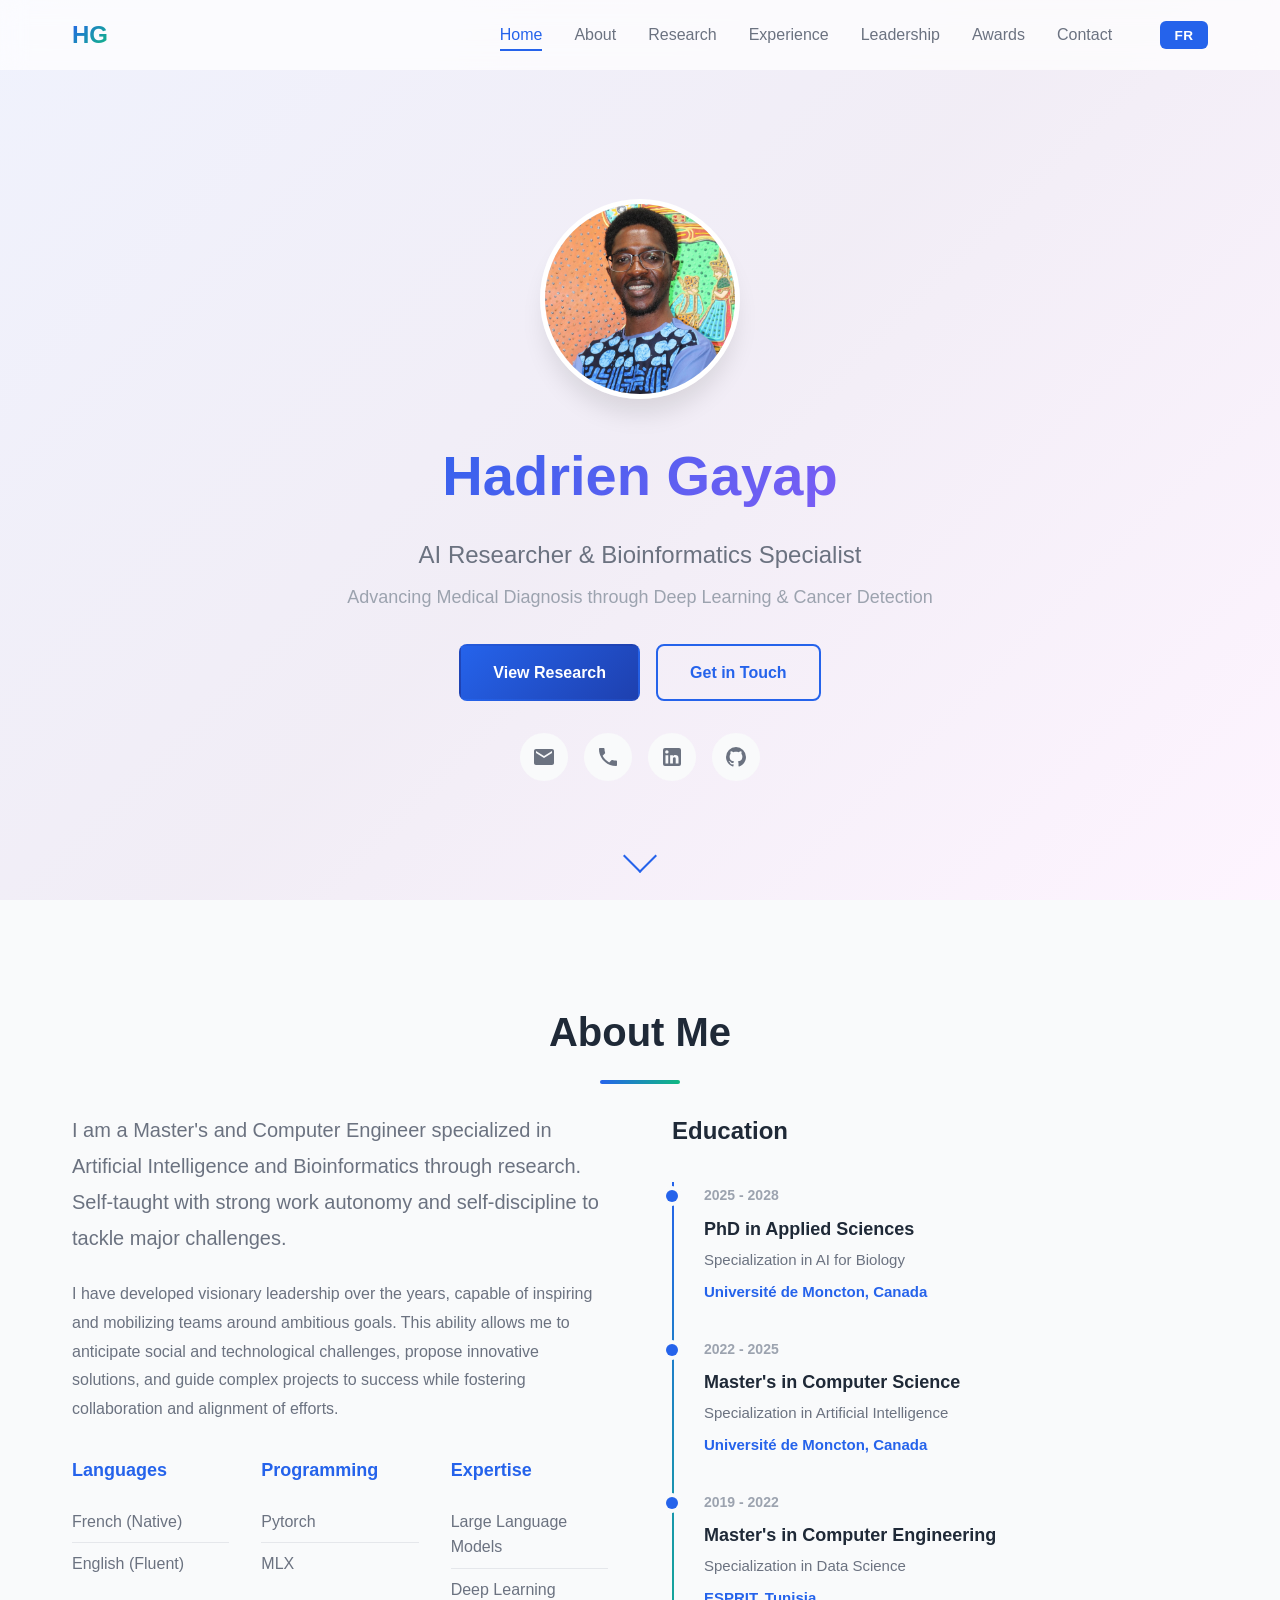
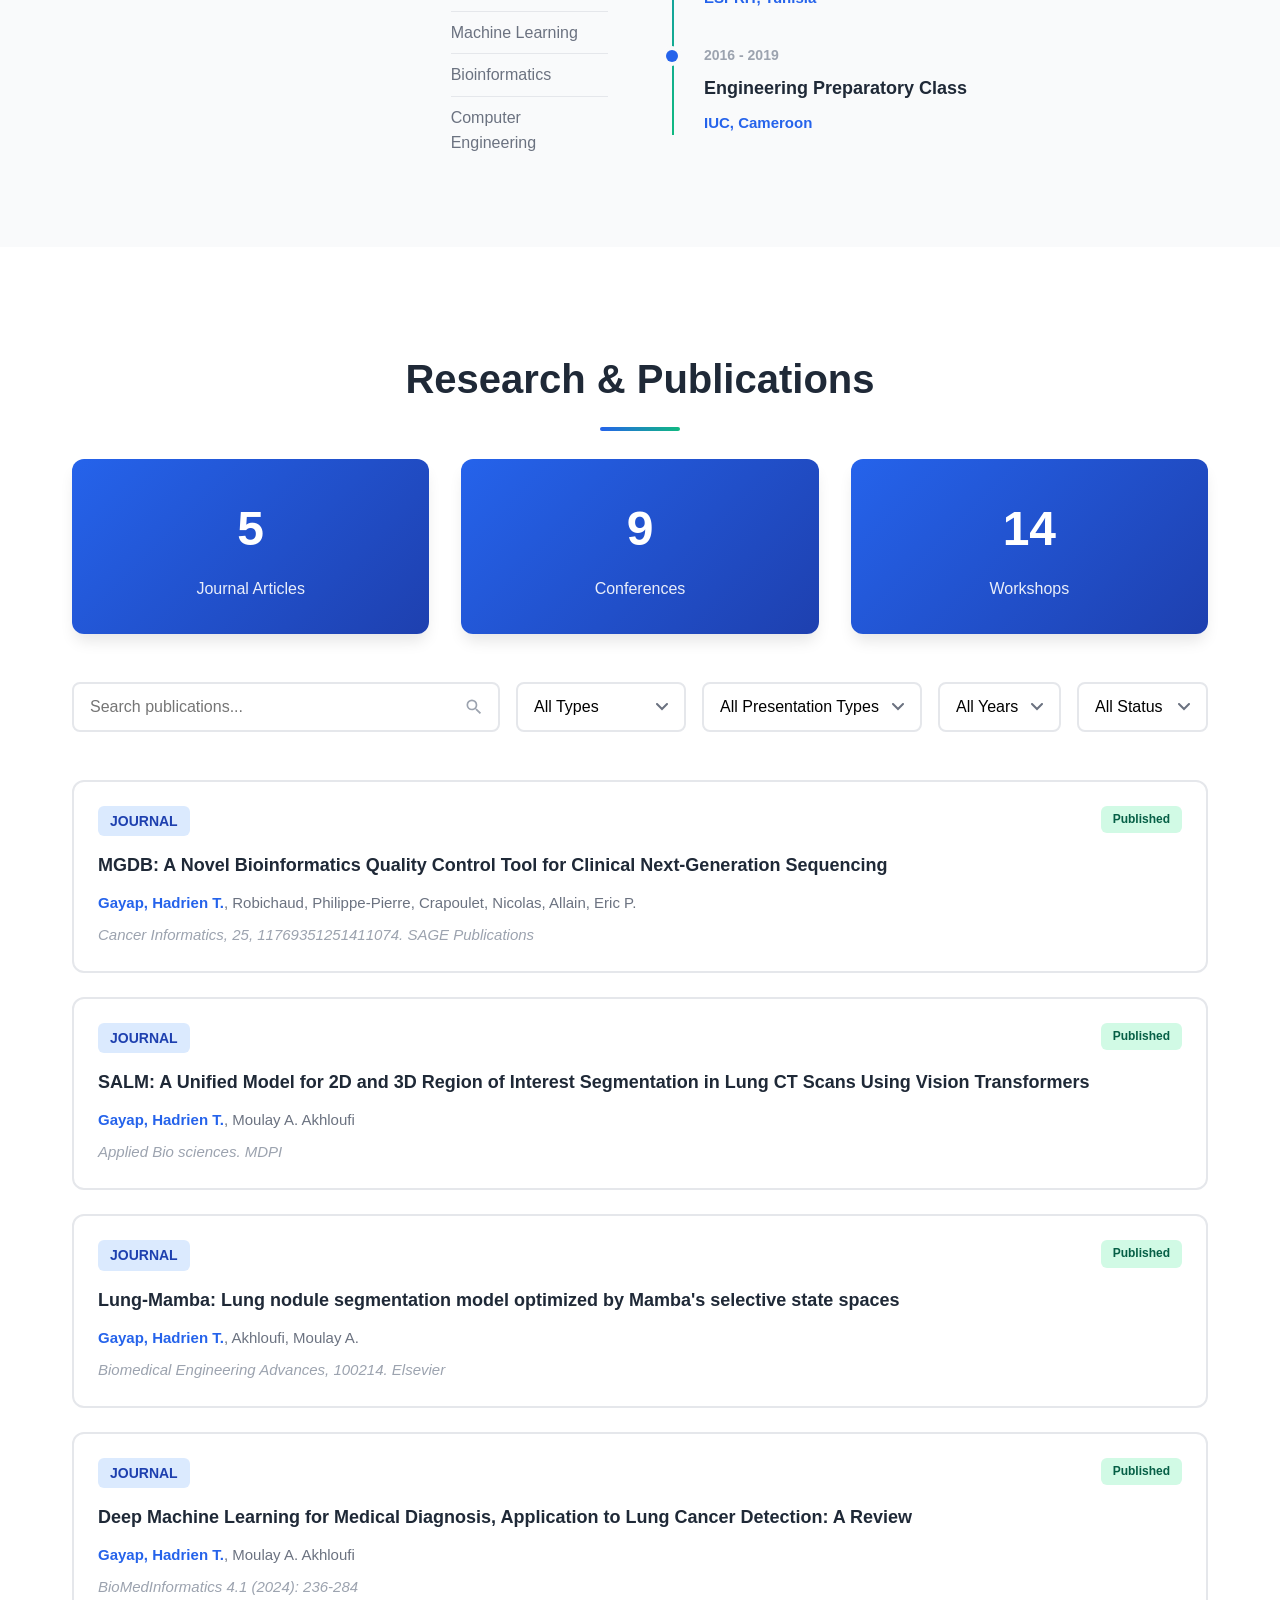
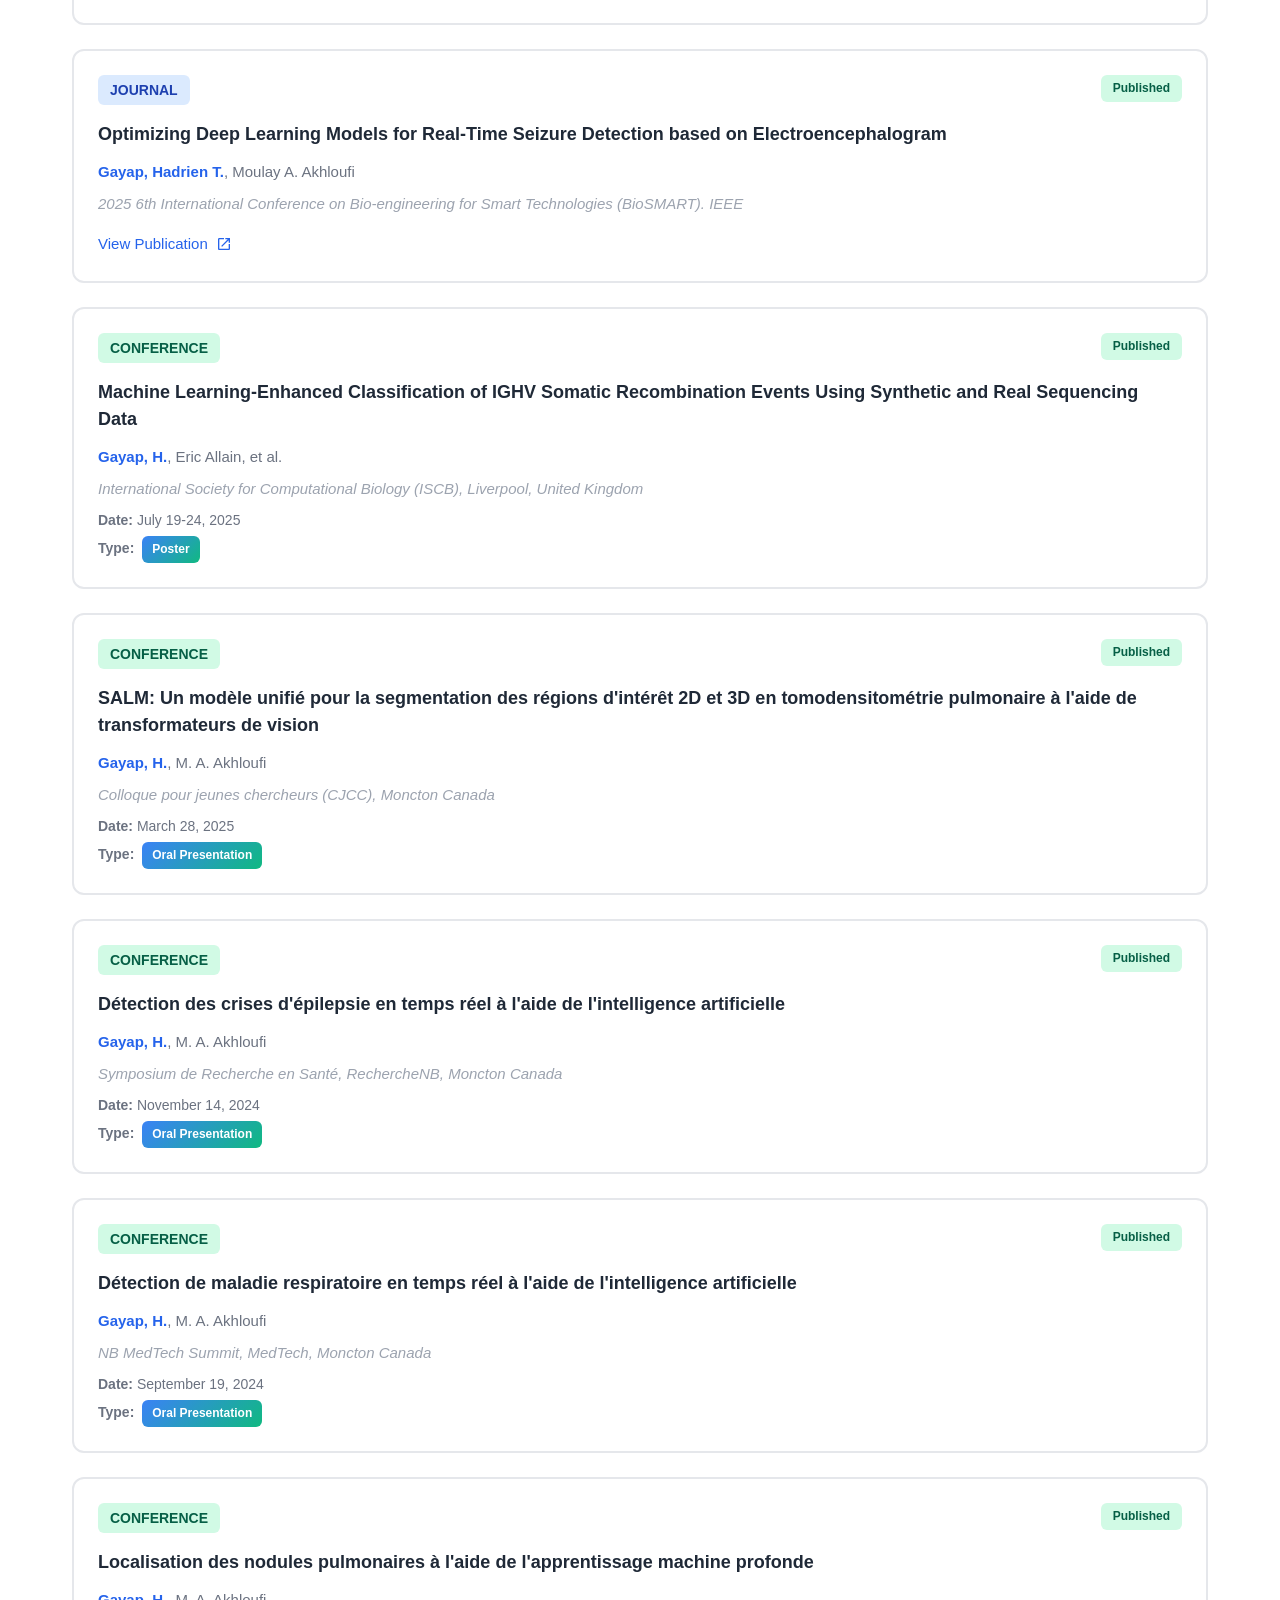
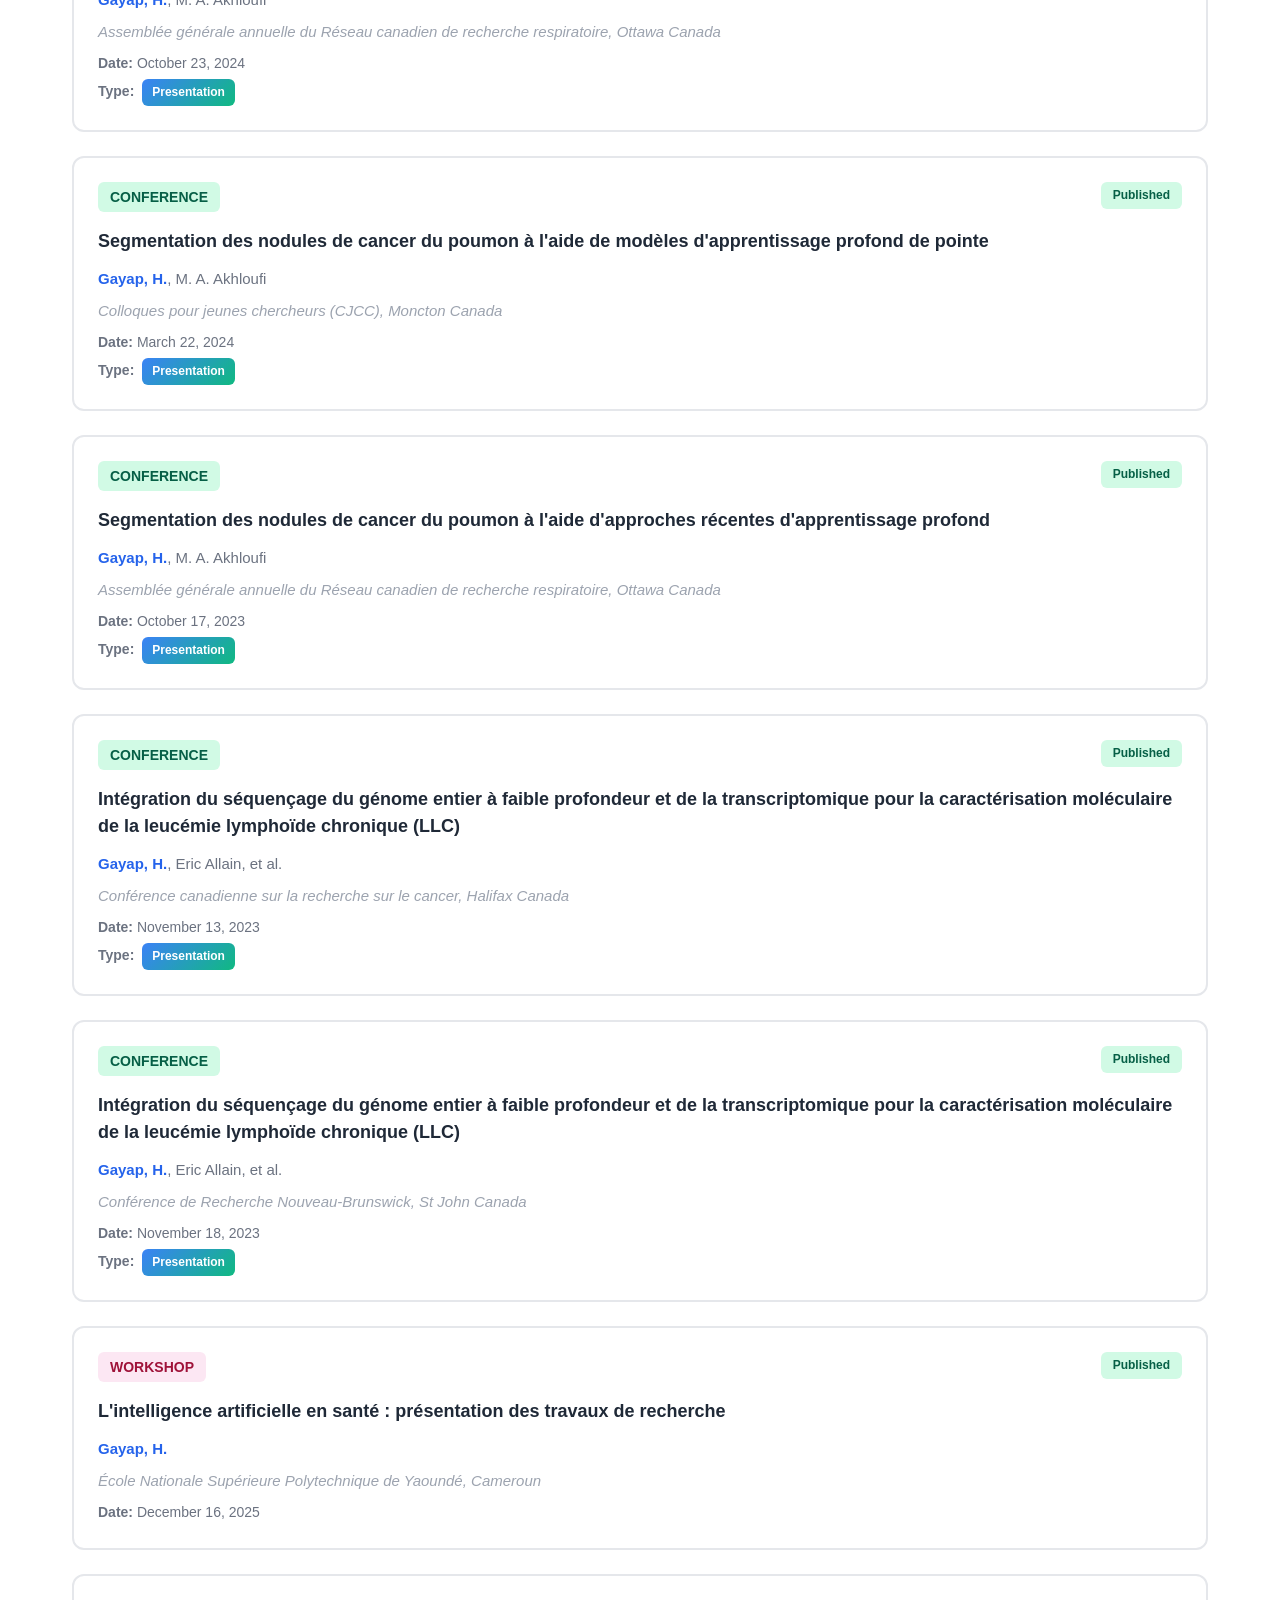
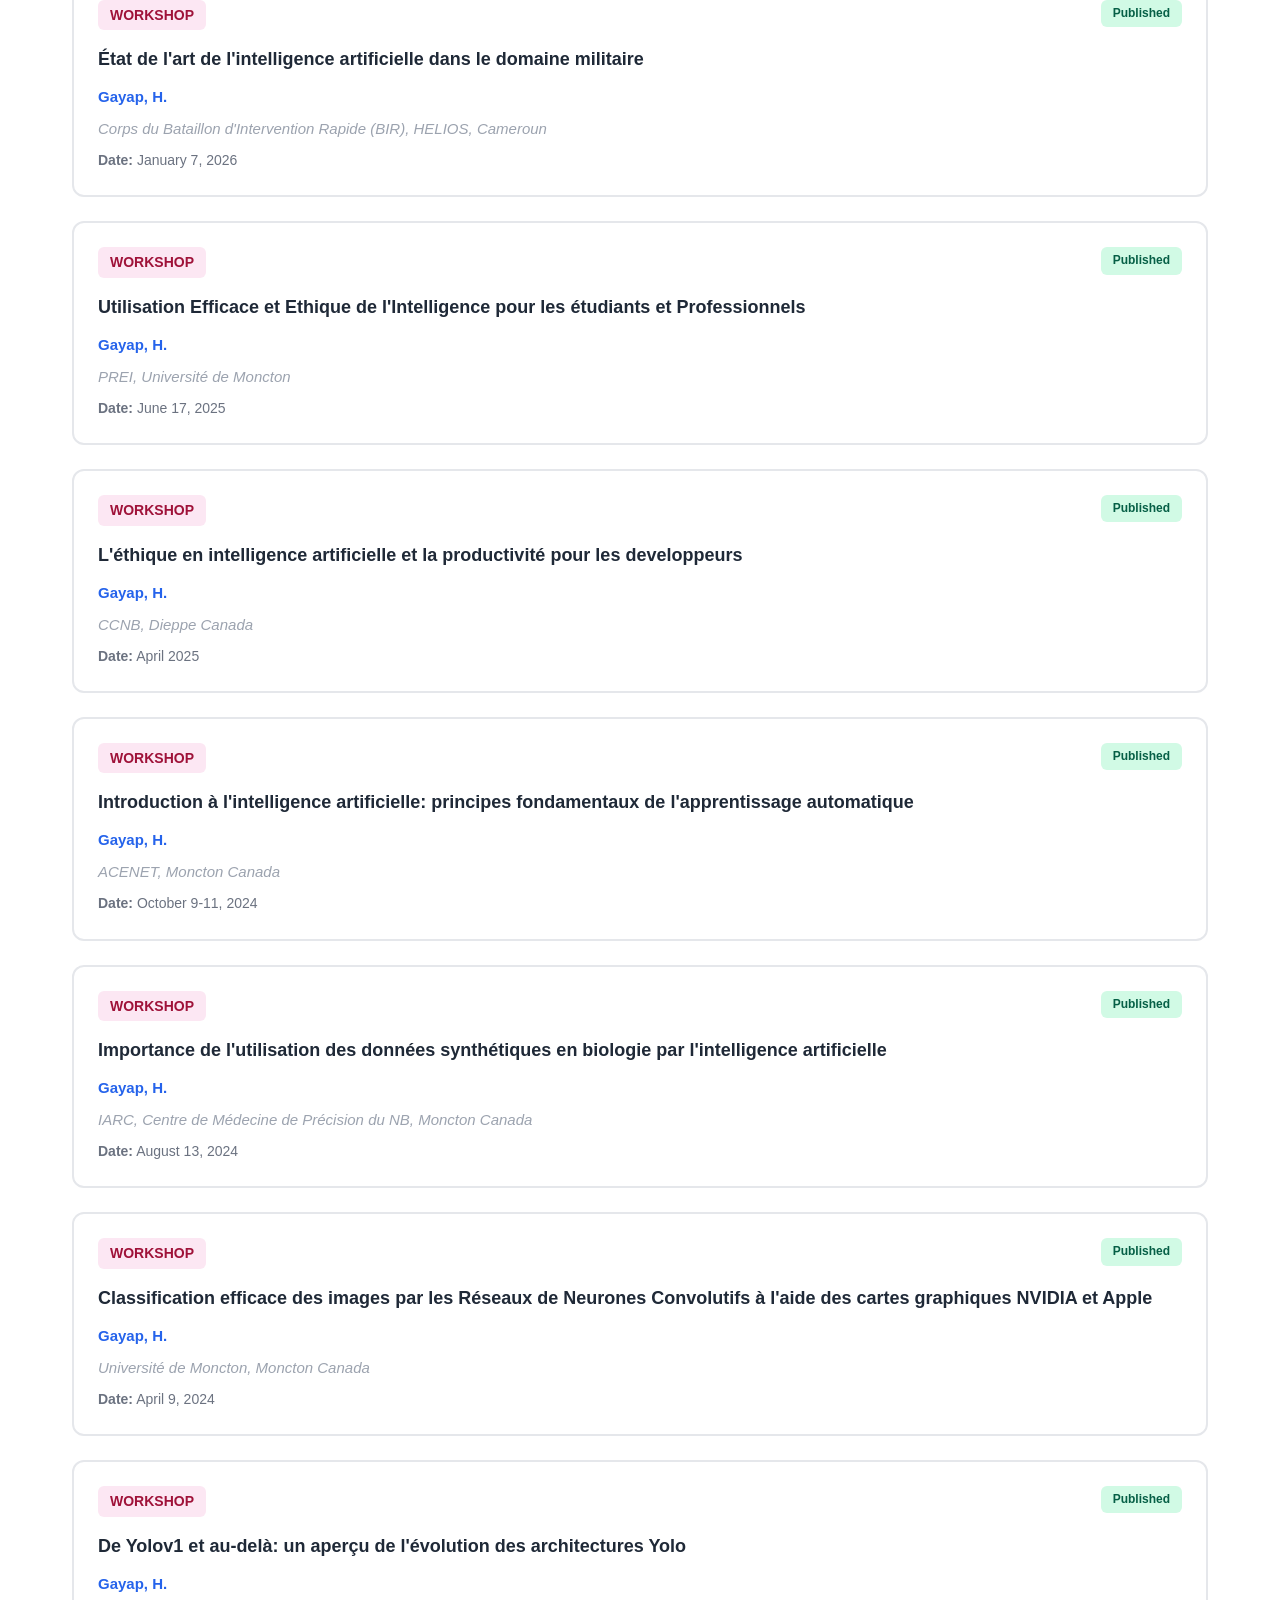
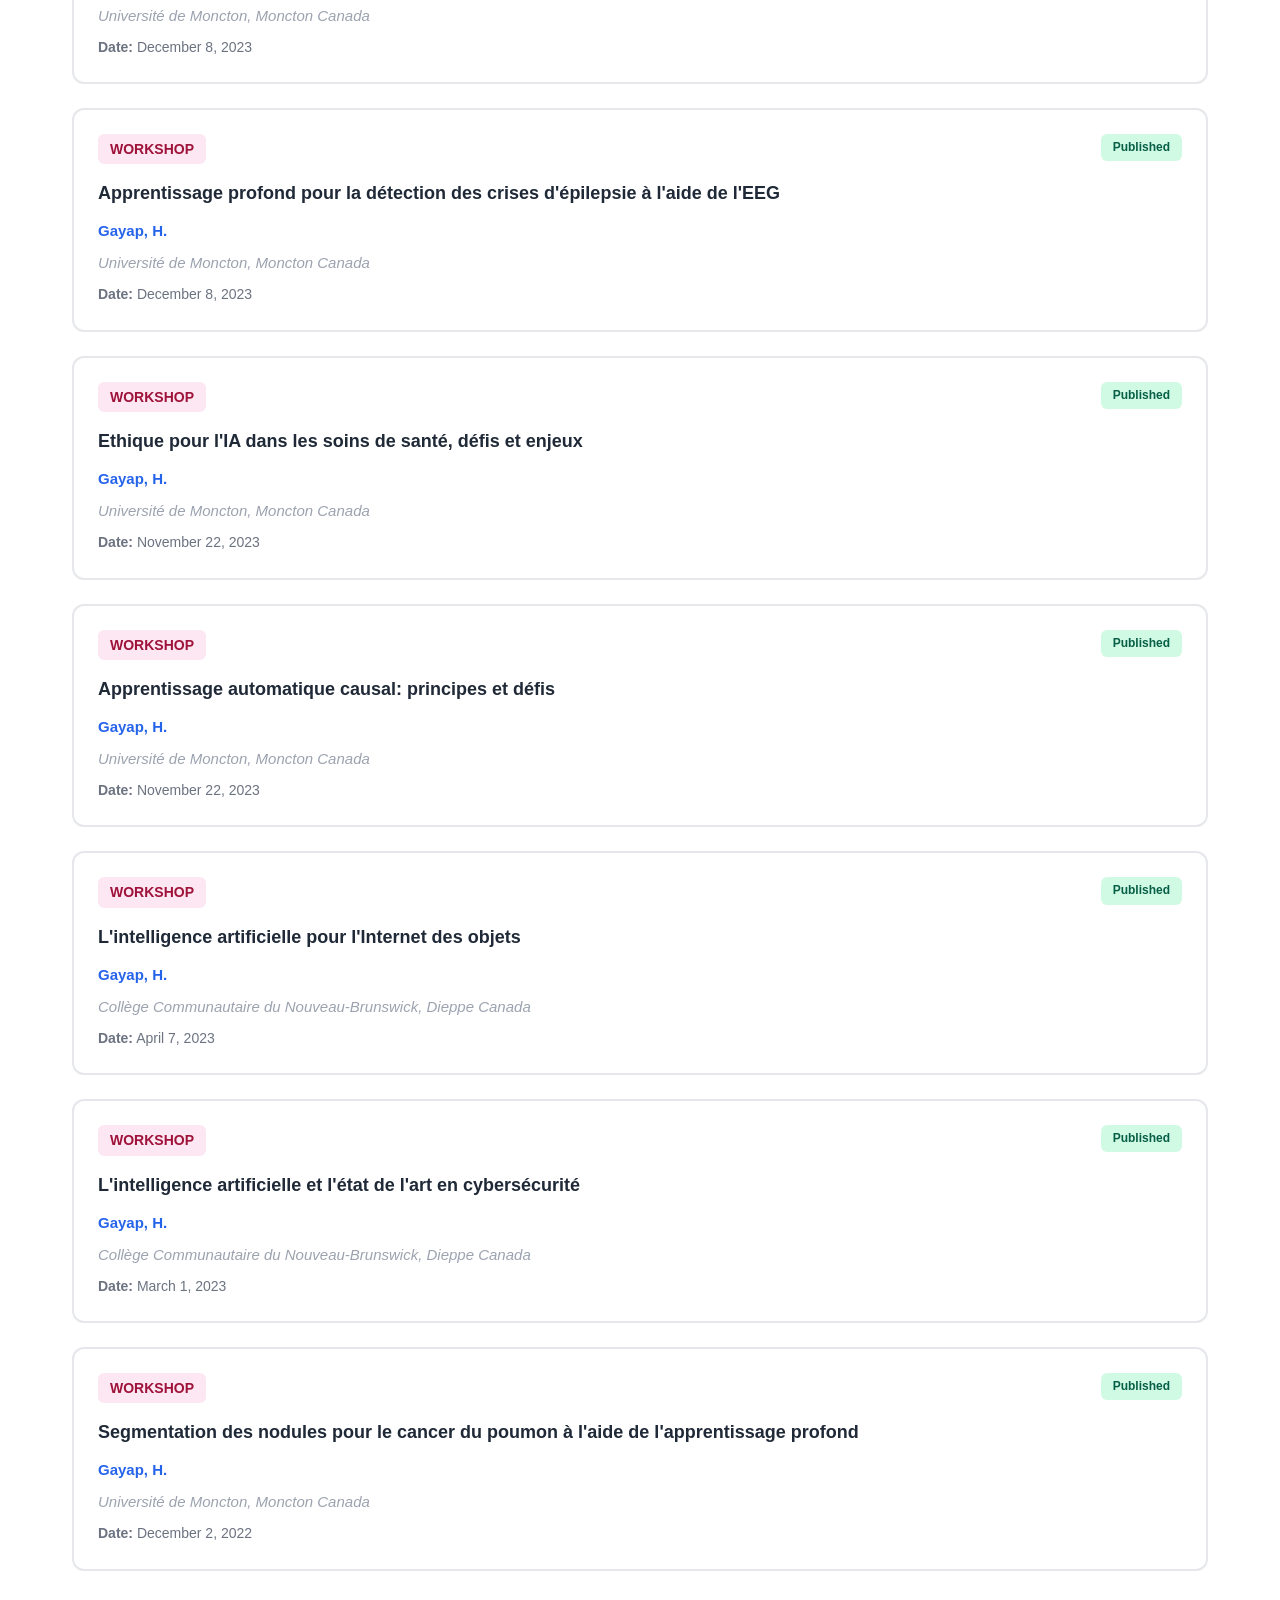
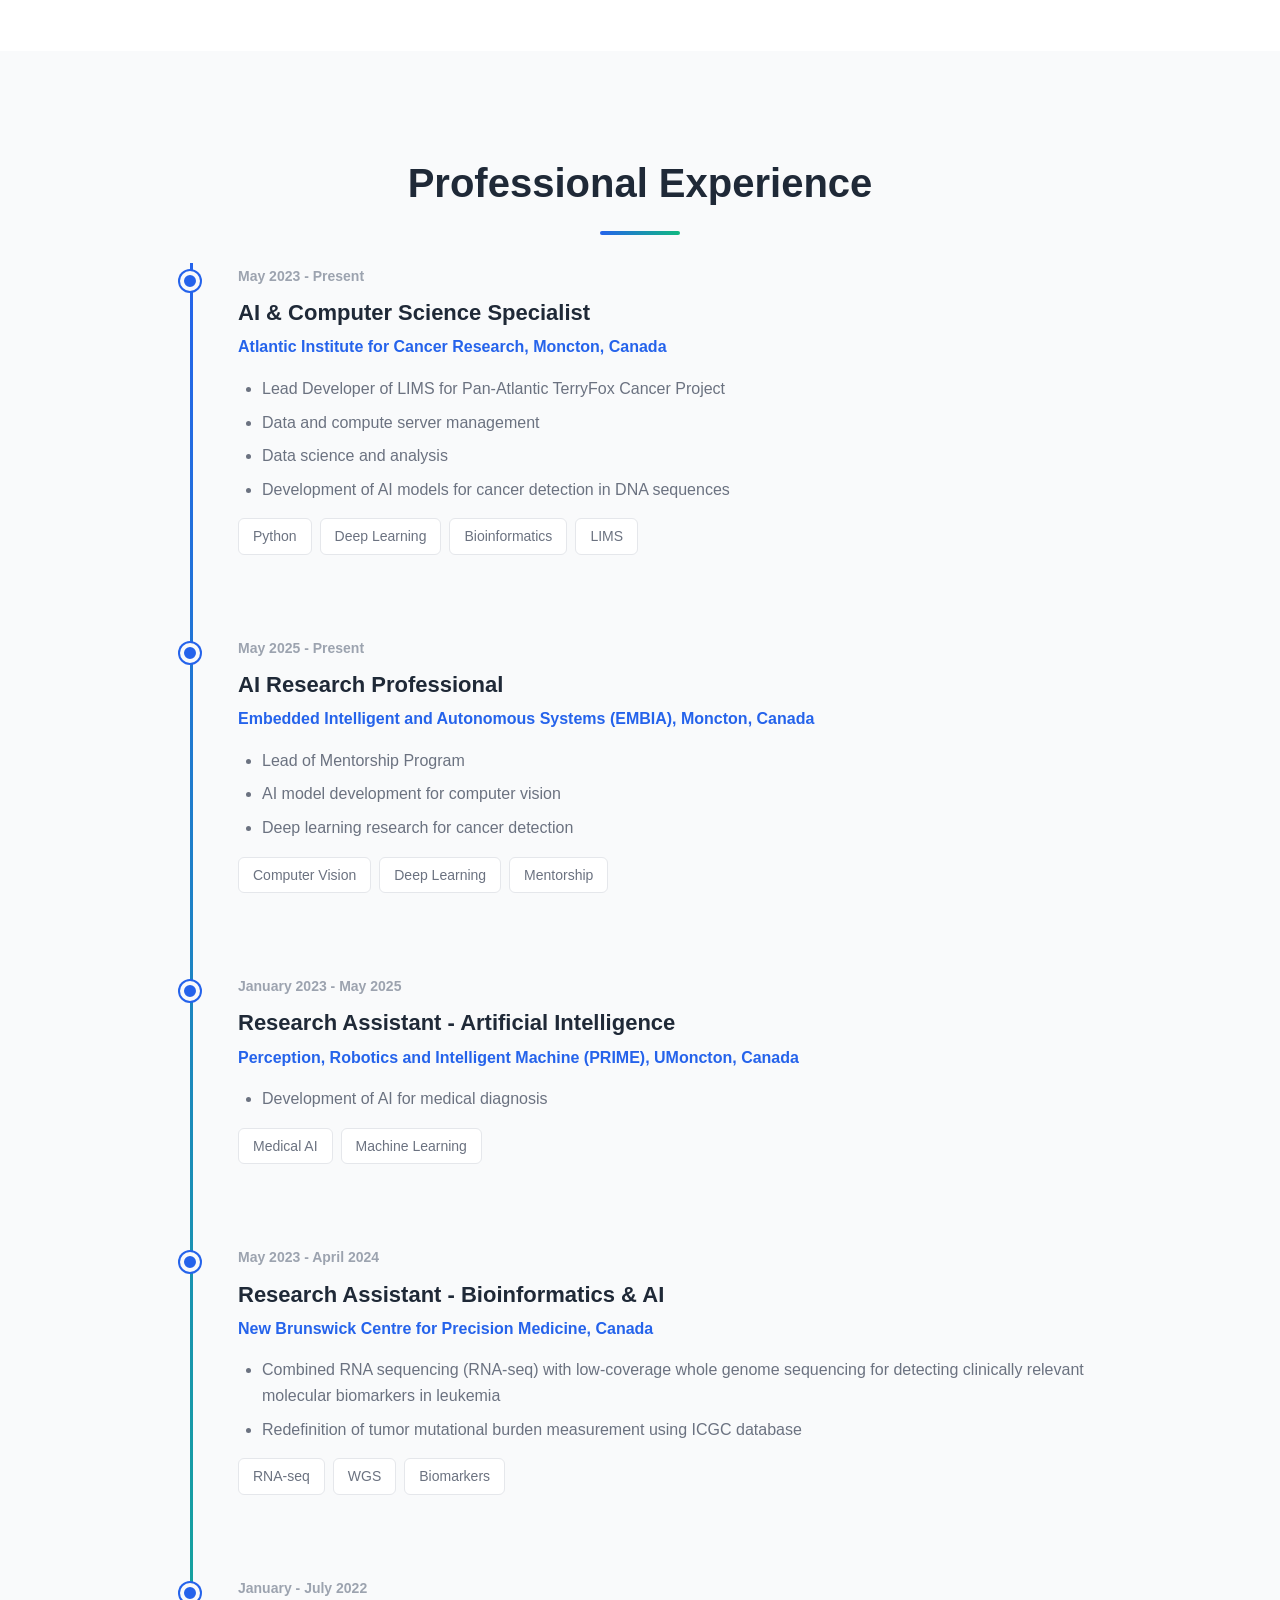
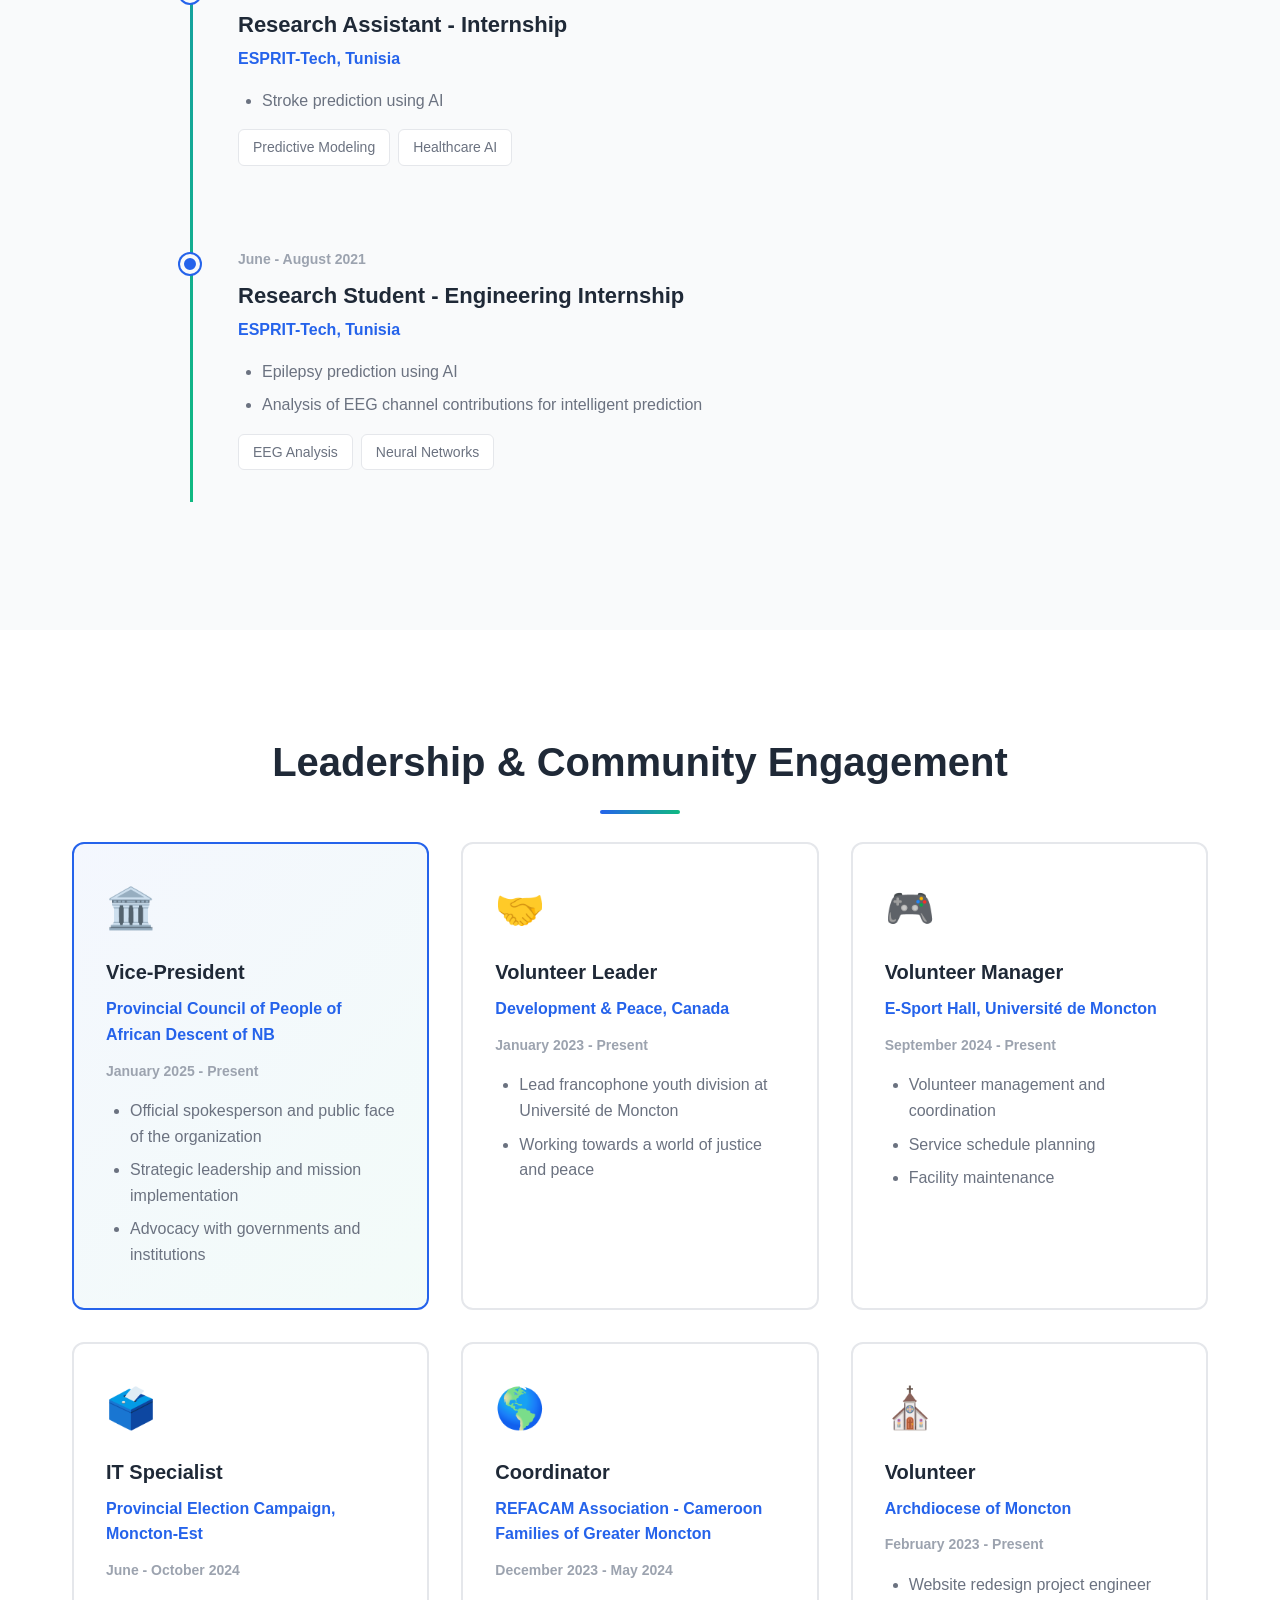
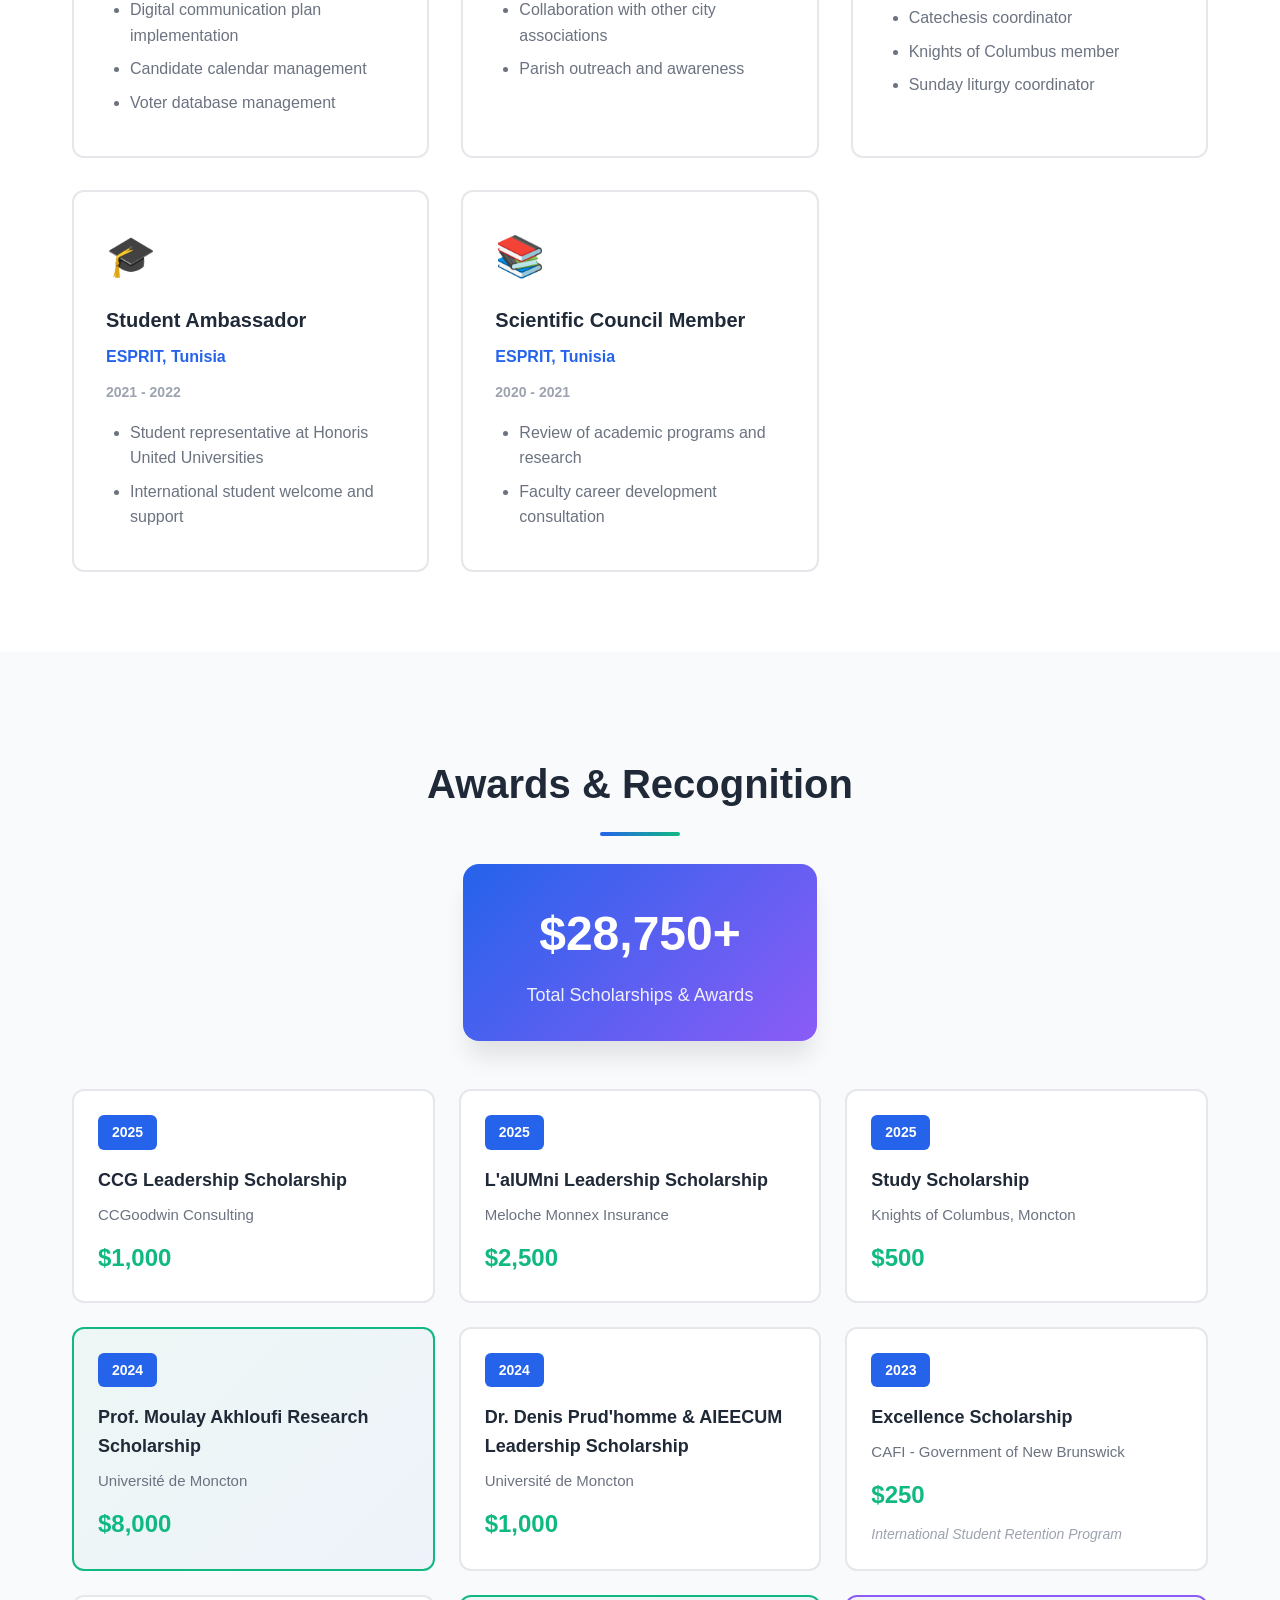
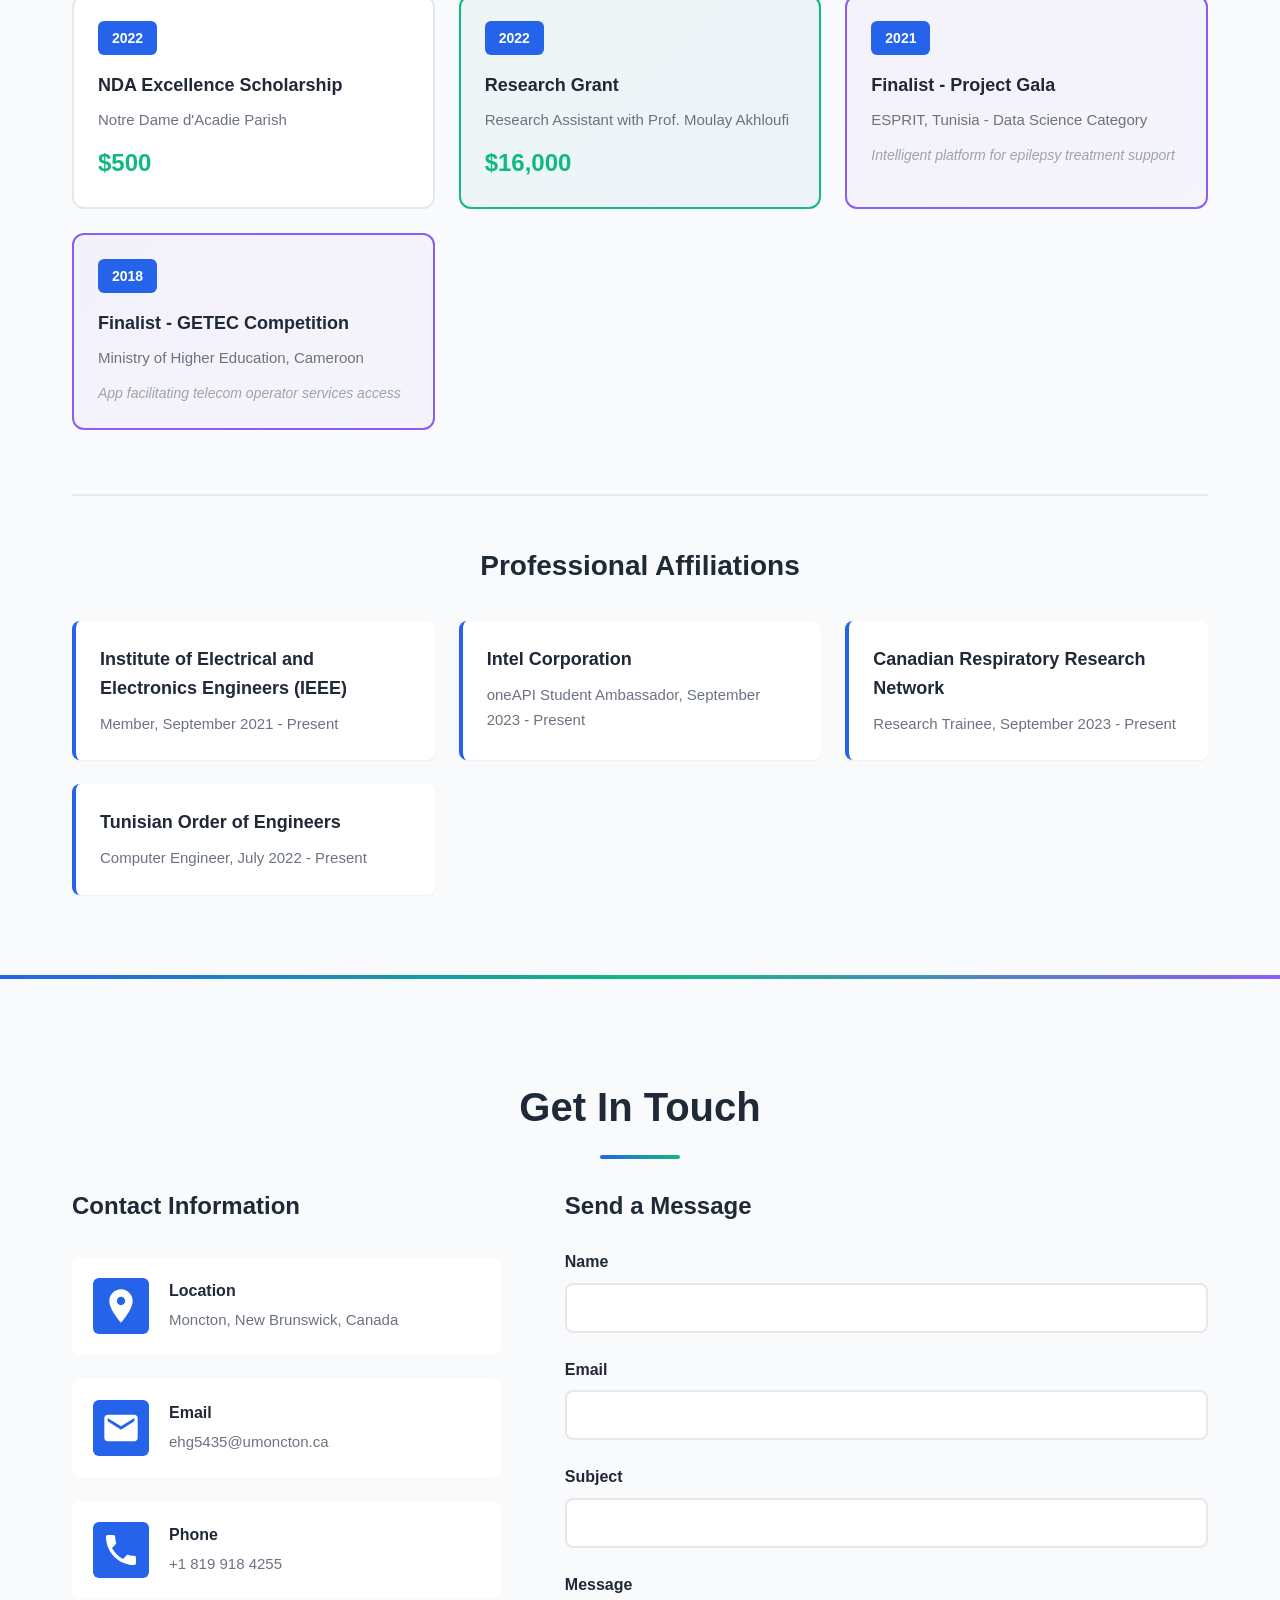
==== commit 2f17f4c7: "feat: update structure" ====
--- a/index.html
+++ b/index.html
@@ -239,8 +239,36 @@
 
     <footer class="footer">
         <div class="container">
-            <p data-i18n="footer.copyright">&copy; 2026 Hadrien Gayap. All rights reserved.</p>
-            <p data-i18n="footer.tagline">Advancing Medical AI & Cancer Detection Research</p>
+            <div class="footer-content">
+                <div class="footer-brand">
+                    <div class="nav-logo"><a href="#">HG</a></div>
+                    <p data-i18n="footer.tagline">Advancing Medical AI & Cancer Detection Research</p>
+                </div>
+                <div class="footer-nav">
+                    <h4 data-i18n="footer.navTitle">Navigation</h4>
+                    <ul>
+                        <li><a href="#home" data-i18n="nav.home">Home</a></li>
+                        <li><a href="#about" data-i18n="nav.about">About</a></li>
+                        <li><a href="#research" data-i18n="nav.research">Research</a></li>
+                        <li><a href="#experience" data-i18n="nav.experience">Experience</a></li>
+                        <li><a href="#leadership" data-i18n="nav.leadership">Leadership</a></li>
+                        <li><a href="#awards" data-i18n="nav.awards">Awards</a></li>
+                        <li><a href="#contact" data-i18n="nav.contact">Contact</a></li>
+                    </ul>
+                </div>
+                <div class="footer-social">
+                    <h4 data-i18n="footer.connectTitle">Connect</h4>
+                    <div class="footer-social-links">
+                        <a href="mailto:ehg5435@umoncton.ca" class="footer-social-link" aria-label="Email"><svg width="18" height="18" viewBox="0 0 24 24" fill="currentColor"><path d="M20 4H4c-1.1 0-2 .9-2 2v12c0 1.1.9 2 2 2h16c1.1 0 2-.9 2-2V6c0-1.1-.9-2-2-2zm0 4l-8 5-8-5V6l8 5 8-5v2z"/></svg></a>
+                        <a href="https://linkedin.com/in/hadriengayap" target="_blank" rel="noopener" class="footer-social-link" aria-label="LinkedIn"><svg width="18" height="18" viewBox="0 0 24 24" fill="currentColor"><path d="M19 3a2 2 0 0 1 2 2v14a2 2 0 0 1-2 2H5a2 2 0 0 1-2-2V5a2 2 0 0 1 2-2h14m-.5 15.5v-5.3a3.26 3.26 0 0 0-3.26-3.26c-.85 0-1.84.52-2.32 1.3v-1.11h-2.79v8.37h2.79v-4.93c0-.77.62-1.4 1.39-1.4a1.4 1.4 0 0 1 1.4 1.4v4.93h2.79M6.88 8.56a1.68 1.68 0 0 0 1.68-1.68c0-.93-.75-1.69-1.68-1.69a1.69 1.69 0 0 0-1.69 1.69c0 .93.76 1.68 1.69 1.68m1.39 9.94v-8.37H5.5v8.37h2.77z"/></svg></a>
+                        <a href="https://github.com/gth-ai" target="_blank" rel="noopener" class="footer-social-link" aria-label="GitHub"><svg width="18" height="18" viewBox="0 0 24 24" fill="currentColor"><path d="M12 2A10 10 0 0 0 2 12c0 4.42 2.87 8.17 6.84 9.5.5.08.66-.23.66-.5v-1.69c-2.77.6-3.36-1.34-3.36-1.34-.46-1.16-1.11-1.47-1.11-1.47-.91-.62.07-.6.07-.6 1 .07 1.53 1.03 1.53 1.03.87 1.52 2.34 1.07 2.91.83.09-.65.35-1.09.63-1.34-2.22-.25-4.55-1.11-4.55-4.92 0-1.11.38-2 1.03-2.71-.1-.25-.45-1.29.1-2.64 0 0 .84-.27 2.75 1.02.79-.22 1.65-.33 2.5-.33.85 0 1.71.11 2.5.33 1.91-1.29 2.75-1.02 2.75-1.02.55 1.35.2 2.39.1 2.64.65.71 1.03 1.6 1.03 2.71 0 3.82-2.34 4.66-4.57 4.91.36.31.69.92.69 1.85V21c0 .27.16.59.67.5C19.14 20.16 22 16.42 22 12A10 10 0 0 0 12 2z"/></svg></a>
+                        <a href="tel:+18199184255" class="footer-social-link" aria-label="Phone"><svg width="18" height="18" viewBox="0 0 24 24" fill="currentColor"><path d="M6.62 10.79c1.44 2.83 3.76 5.14 6.59 6.59l2.2-2.2c.27-.27.67-.36 1.02-.24 1.12.37 2.33.57 3.57.57.55 0 1 .45 1 1V20c0 .55-.45 1-1 1-9.39 0-17-7.61-17-17 0-.55.45-1 1-1h3.5c.55 0 1 .45 1 1 0 1.25.2 2.45.57 3.57.11.35.03.74-.25 1.02l-2.2 2.2z"/></svg></a>
+                    </div>
+                </div>
+            </div>
+            <div class="footer-bottom">
+                <p data-i18n="footer.copyright">&copy; 2026 Hadrien Gayap. All rights reserved.</p>
+            </div>
         </div>
     </footer>
 
--- a/styles.css
+++ b/styles.css
@@ -165,14 +165,16 @@
     top: 0;
     left: 0;
     right: 0;
+    background: rgba(255, 255, 255, 0.7);
+    backdrop-filter: blur(12px);
+    -webkit-backdrop-filter: blur(12px);
+    box-shadow: none;
+    z-index: 1000;
+    transition: background var(--transition-base), box-shadow var(--transition-base);
+}
+
+.navbar.scrolled {
     background: rgba(255, 255, 255, 0.95);
-    backdrop-filter: blur(10px);
-    box-shadow: var(--shadow-sm);
-    z-index: 1000;
-    transition: all var(--transition-base);
-}
-
-.navbar.scrolled {
     box-shadow: var(--shadow-md);
 }
 
@@ -619,8 +621,13 @@
 
 .publication-card:hover {
     border-color: var(--primary-color);
-    box-shadow: var(--shadow-lg);
-    transform: translateY(-2px);
+    box-shadow: 0 12px 24px -4px rgba(37, 99, 235, 0.15), 0 4px 8px -2px rgba(0, 0, 0, 0.08);
+    transform: translateY(-4px);
+}
+
+.publication-card:active {
+    transform: translateY(-1px);
+    box-shadow: var(--shadow-md);
 }
 
 .publication-header {
@@ -1045,7 +1052,18 @@
    CONTACT SECTION
    ========================================== */
 .contact {
-    background: var(--bg-primary);
+    background: var(--bg-secondary);
+    position: relative;
+}
+
+.contact::before {
+    content: '';
+    position: absolute;
+    top: 0;
+    left: 0;
+    right: 0;
+    height: 4px;
+    background: linear-gradient(90deg, var(--primary-color), var(--secondary-color), var(--accent-color));
 }
 
 .contact-content {
@@ -1066,13 +1084,30 @@
 
 .contact-item {
     display: flex;
-    gap: 1rem;
+    gap: 1.25rem;
+    align-items: flex-start;
     margin-bottom: 1.5rem;
+    padding: 1.25rem;
+    background: white;
+    border-radius: var(--border-radius-md);
+    transition: var(--transition-base);
+    border: 1px solid transparent;
+}
+
+.contact-item:hover {
+    border-color: var(--border-color);
+    box-shadow: var(--shadow-sm);
 }
 
 .contact-item svg {
     flex-shrink: 0;
-    color: var(--primary-color);
+    color: white;
+    background: var(--primary-color);
+    padding: 0.5rem;
+    border-radius: var(--border-radius-sm);
+    width: 40px;
+    height: 40px;
+    box-sizing: content-box;
 }
 
 .contact-item strong {
@@ -1162,13 +1197,122 @@
 .footer {
     background: var(--bg-dark);
     color: white;
+    padding: 3rem 2rem 2rem;
+}
+
+.footer-content {
+    max-width: var(--max-width);
+    margin: 0 auto;
+    display: grid;
+    grid-template-columns: 1.5fr 1fr 1fr;
+    gap: 3rem;
+    padding-bottom: 2rem;
+    border-bottom: 1px solid rgba(255, 255, 255, 0.1);
+    margin-bottom: 2rem;
+}
+
+.footer-brand p {
+    opacity: 0.7;
+    font-size: 0.9375rem;
+    line-height: 1.6;
+    margin-top: 0.75rem;
+}
+
+.footer-brand .nav-logo a {
+    font-size: 1.5rem;
+}
+
+.footer-nav h4,
+.footer-social h4 {
+    font-size: 1rem;
+    font-weight: 600;
+    margin-bottom: 1rem;
+    opacity: 0.9;
+}
+
+.footer-nav ul {
+    list-style: none;
+    display: flex;
+    flex-direction: column;
+    gap: 0.5rem;
+}
+
+.footer-nav a {
+    color: rgba(255, 255, 255, 0.65);
+    font-size: 0.9375rem;
+    transition: color var(--transition-fast);
+}
+
+.footer-nav a:hover {
+    color: white;
+}
+
+.footer-social-links {
+    display: flex;
+    gap: 0.75rem;
+    margin-bottom: 1rem;
+}
+
+.footer-social-link {
+    display: flex;
+    align-items: center;
+    justify-content: center;
+    width: 40px;
+    height: 40px;
+    border-radius: 50%;
+    background: rgba(255, 255, 255, 0.1);
+    color: white;
+    transition: background var(--transition-fast), transform var(--transition-fast);
+}
+
+.footer-social-link:hover {
+    background: var(--primary-color);
+    transform: translateY(-2px);
+}
+
+.footer-bottom {
     text-align: center;
-    padding: 2rem;
-}
-
-.footer p {
-    margin-bottom: 0.5rem;
-    opacity: 0.8;
+}
+
+.footer-bottom p {
+    margin-bottom: 0.25rem;
+    opacity: 0.6;
+    font-size: 0.875rem;
+}
+
+@media (max-width: 768px) {
+    .footer {
+        padding: 2rem 1.5rem 1.5rem;
+    }
+    .footer-content {
+        grid-template-columns: 1fr 1fr;
+        gap: 1.5rem;
+        text-align: left;
+        padding-bottom: 1.5rem;
+        margin-bottom: 1.5rem;
+    }
+    .footer-brand {
+        grid-column: 1 / -1;
+        text-align: center;
+    }
+    .footer-social-links {
+        justify-content: flex-start;
+        gap: 0.5rem;
+    }
+    .footer-social-link {
+        width: 34px;
+        height: 34px;
+    }
+    .footer-social-link svg {
+        width: 15px;
+        height: 15px;
+    }
+    .footer-nav ul {
+        gap: 0.25rem;
+    }
+    .footer-nav a {
+        font-size: 0.875rem;
+    }
 }
 
 /* ==========================================
@@ -1184,6 +1328,24 @@
     opacity: 1;
     transform: translateY(0);
 }
+
+/* Section title animations */
+.section-title.fade-in {
+    transform: translateY(20px);
+}
+
+/* Staggered children animation */
+.fade-in-stagger > * {
+    opacity: 0;
+    transform: translateY(20px);
+    transition: opacity 0.5s ease-out, transform 0.5s ease-out;
+}
+
+.fade-in-stagger.visible > *:nth-child(1) { transition-delay: 0s; opacity: 1; transform: translateY(0); }
+.fade-in-stagger.visible > *:nth-child(2) { transition-delay: 0.1s; opacity: 1; transform: translateY(0); }
+.fade-in-stagger.visible > *:nth-child(3) { transition-delay: 0.2s; opacity: 1; transform: translateY(0); }
+.fade-in-stagger.visible > *:nth-child(4) { transition-delay: 0.3s; opacity: 1; transform: translateY(0); }
+.fade-in-stagger.visible > *:nth-child(5) { transition-delay: 0.4s; opacity: 1; transform: translateY(0); }
 
 /* ==========================================
    RESPONSIVE DESIGN
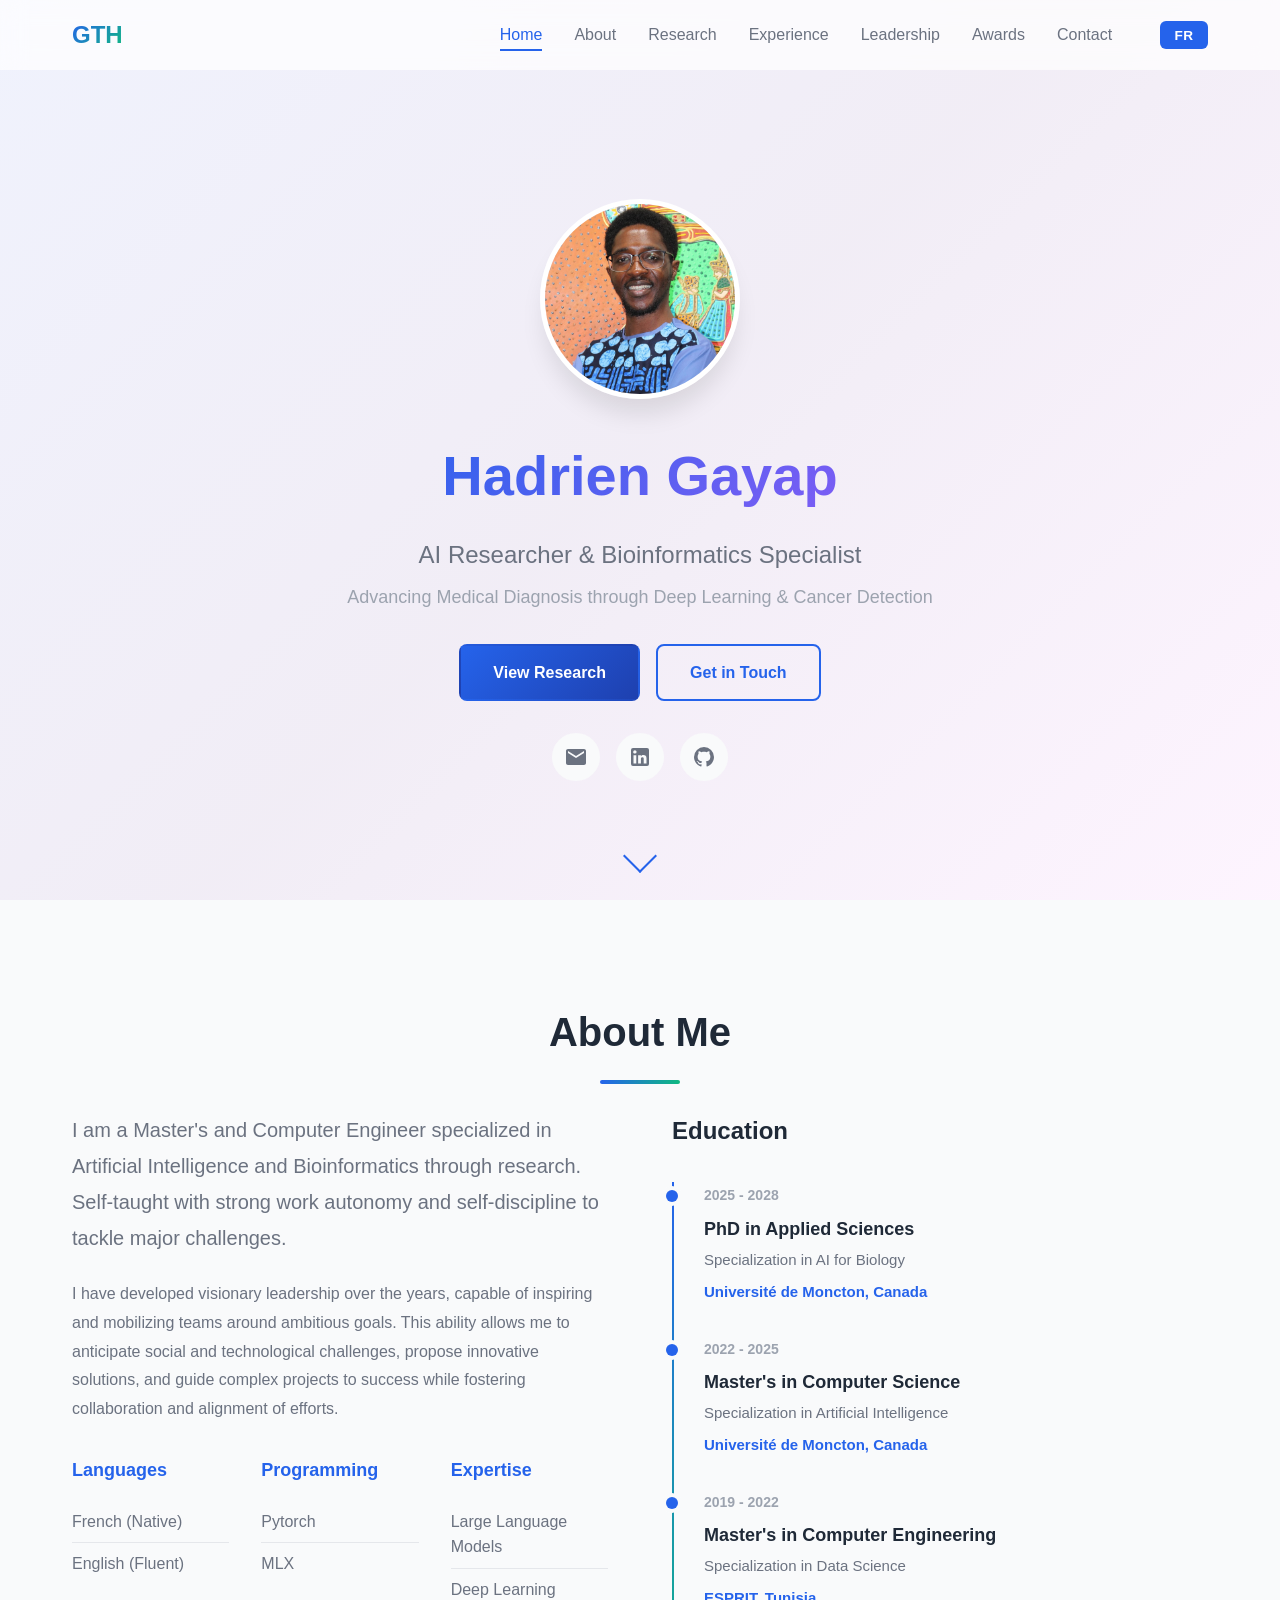
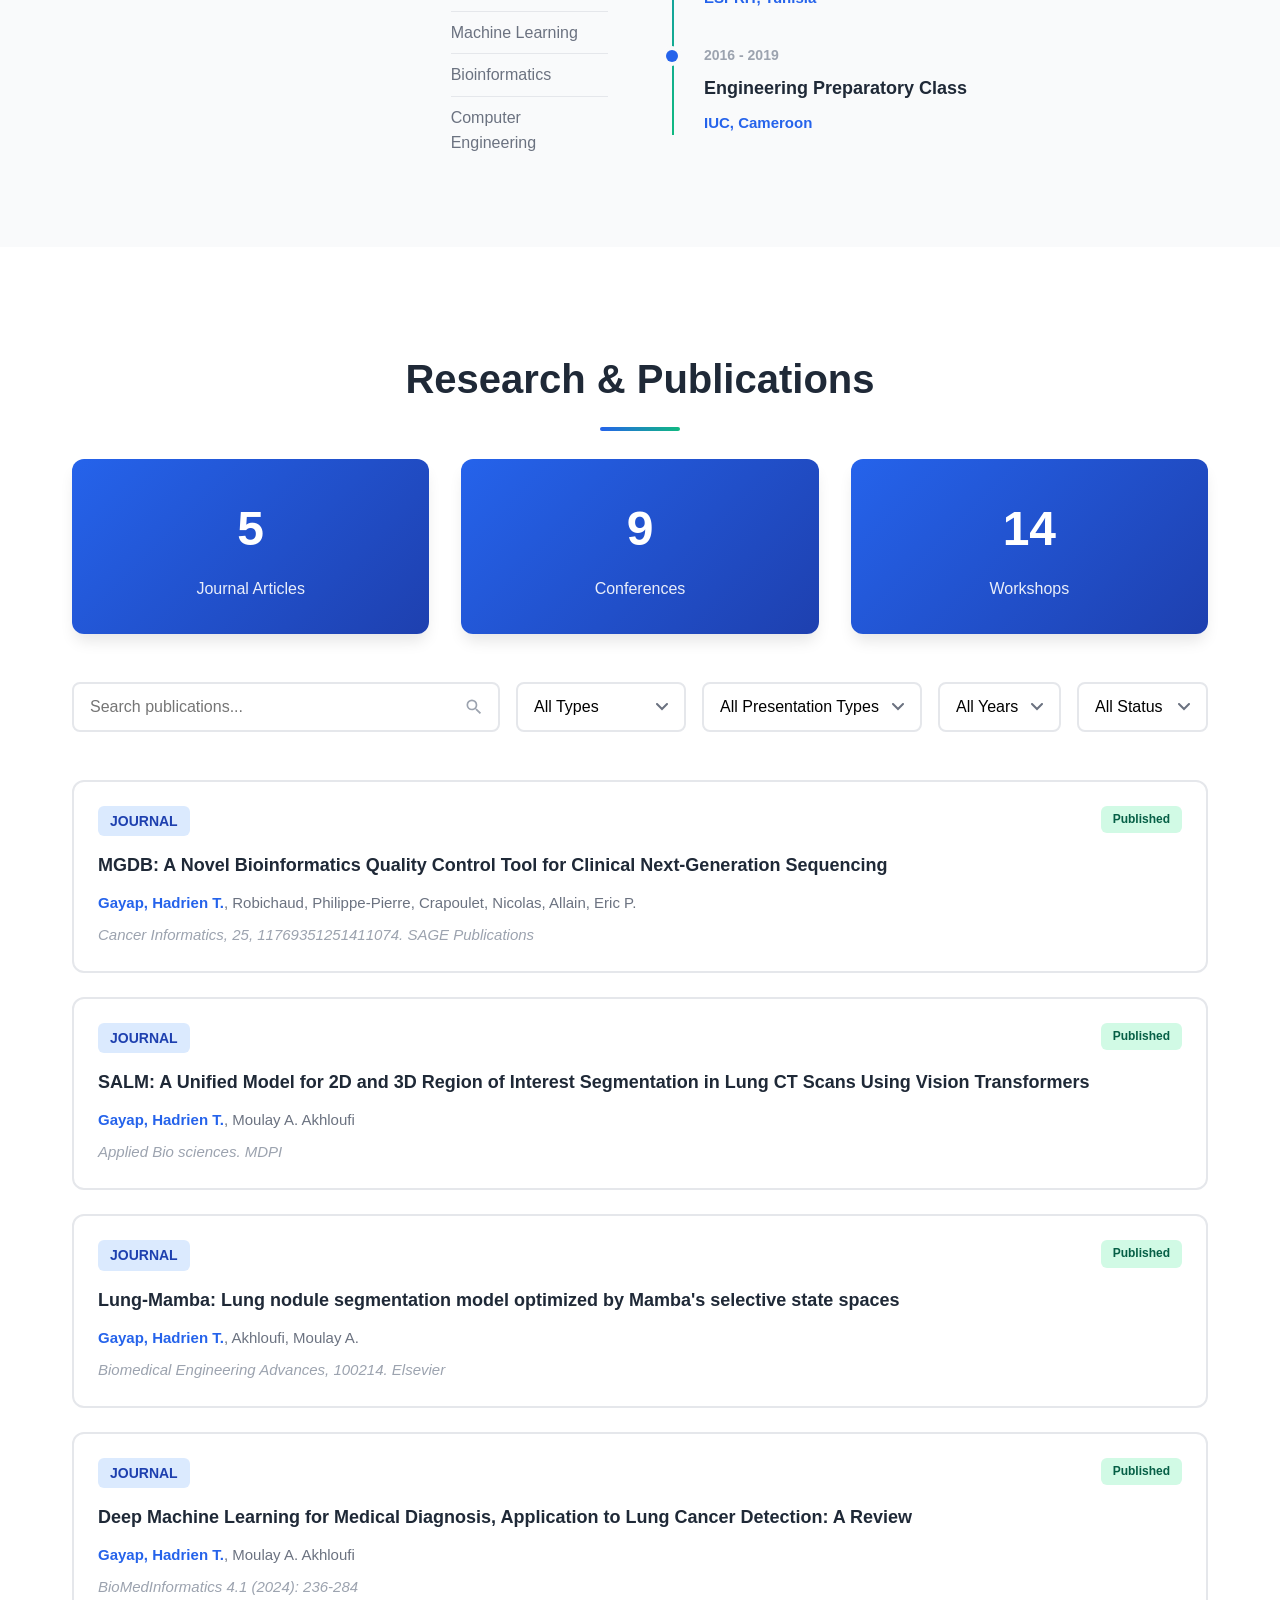
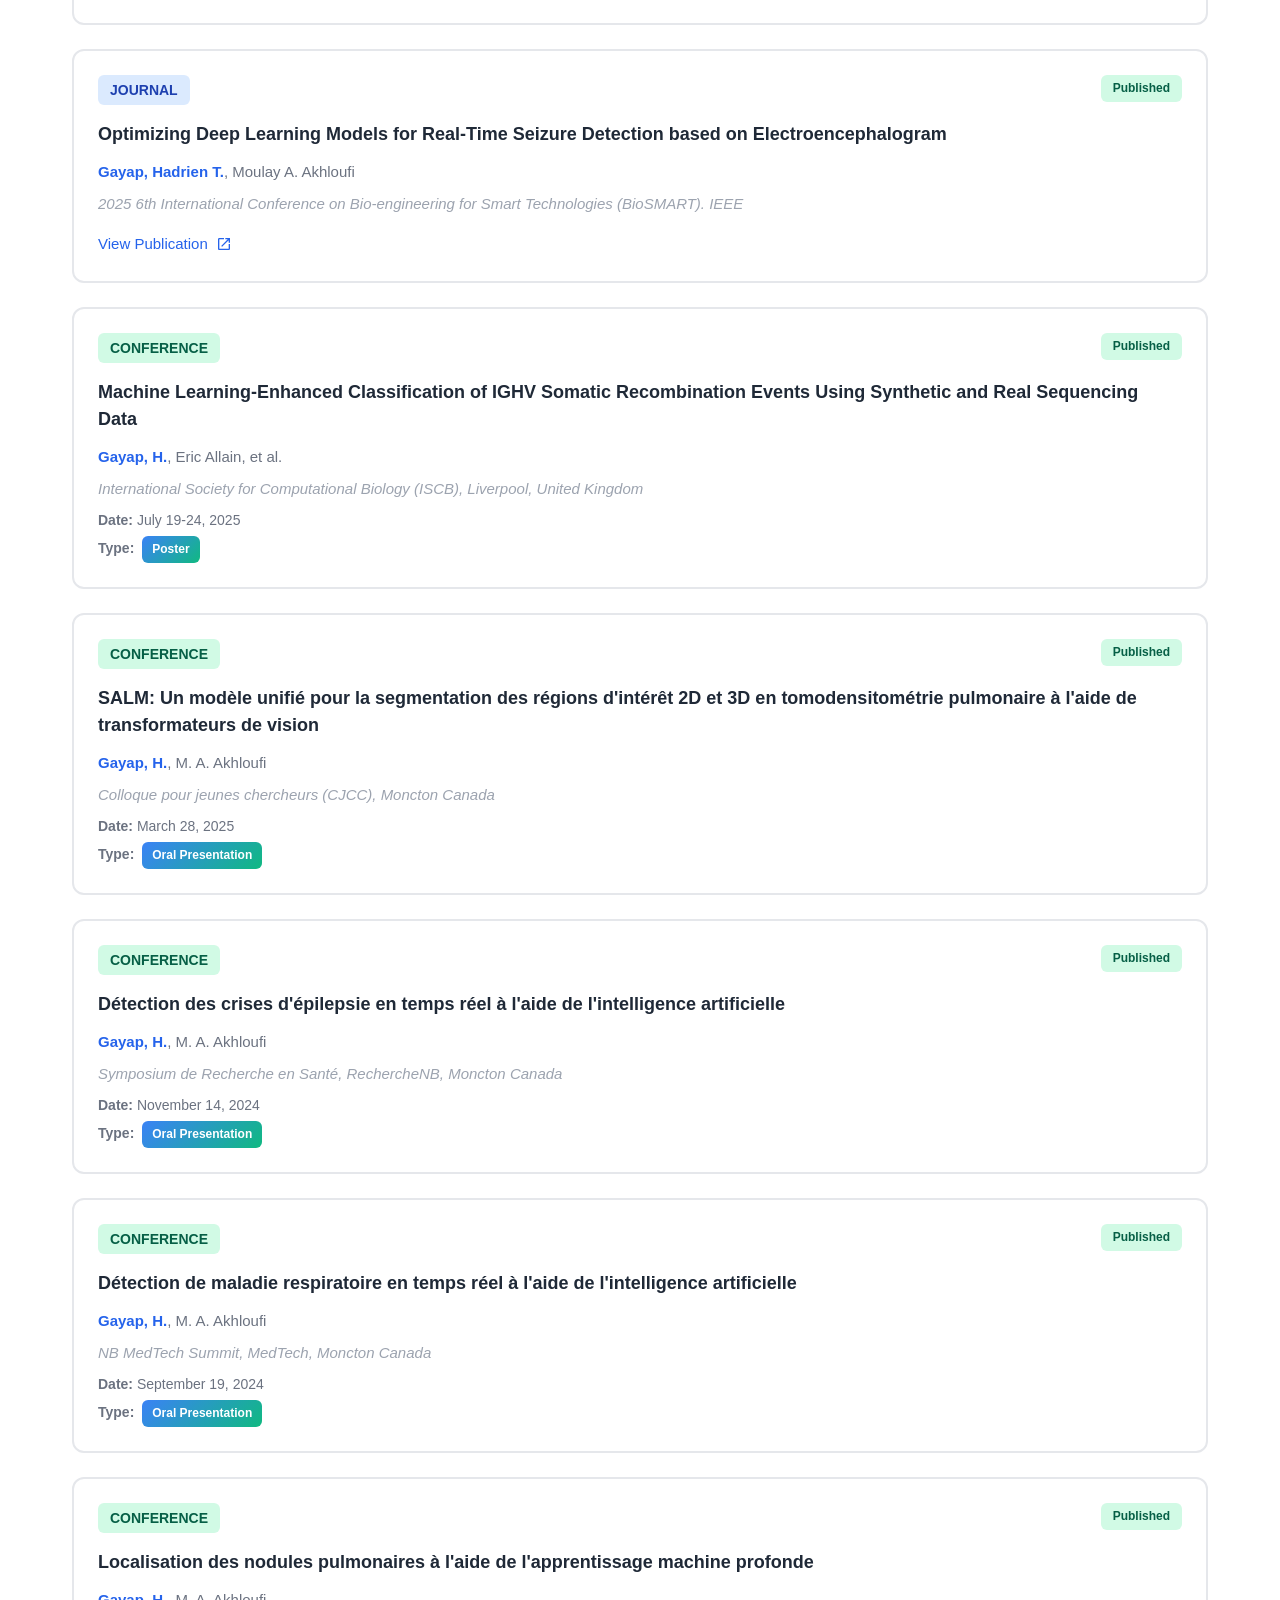
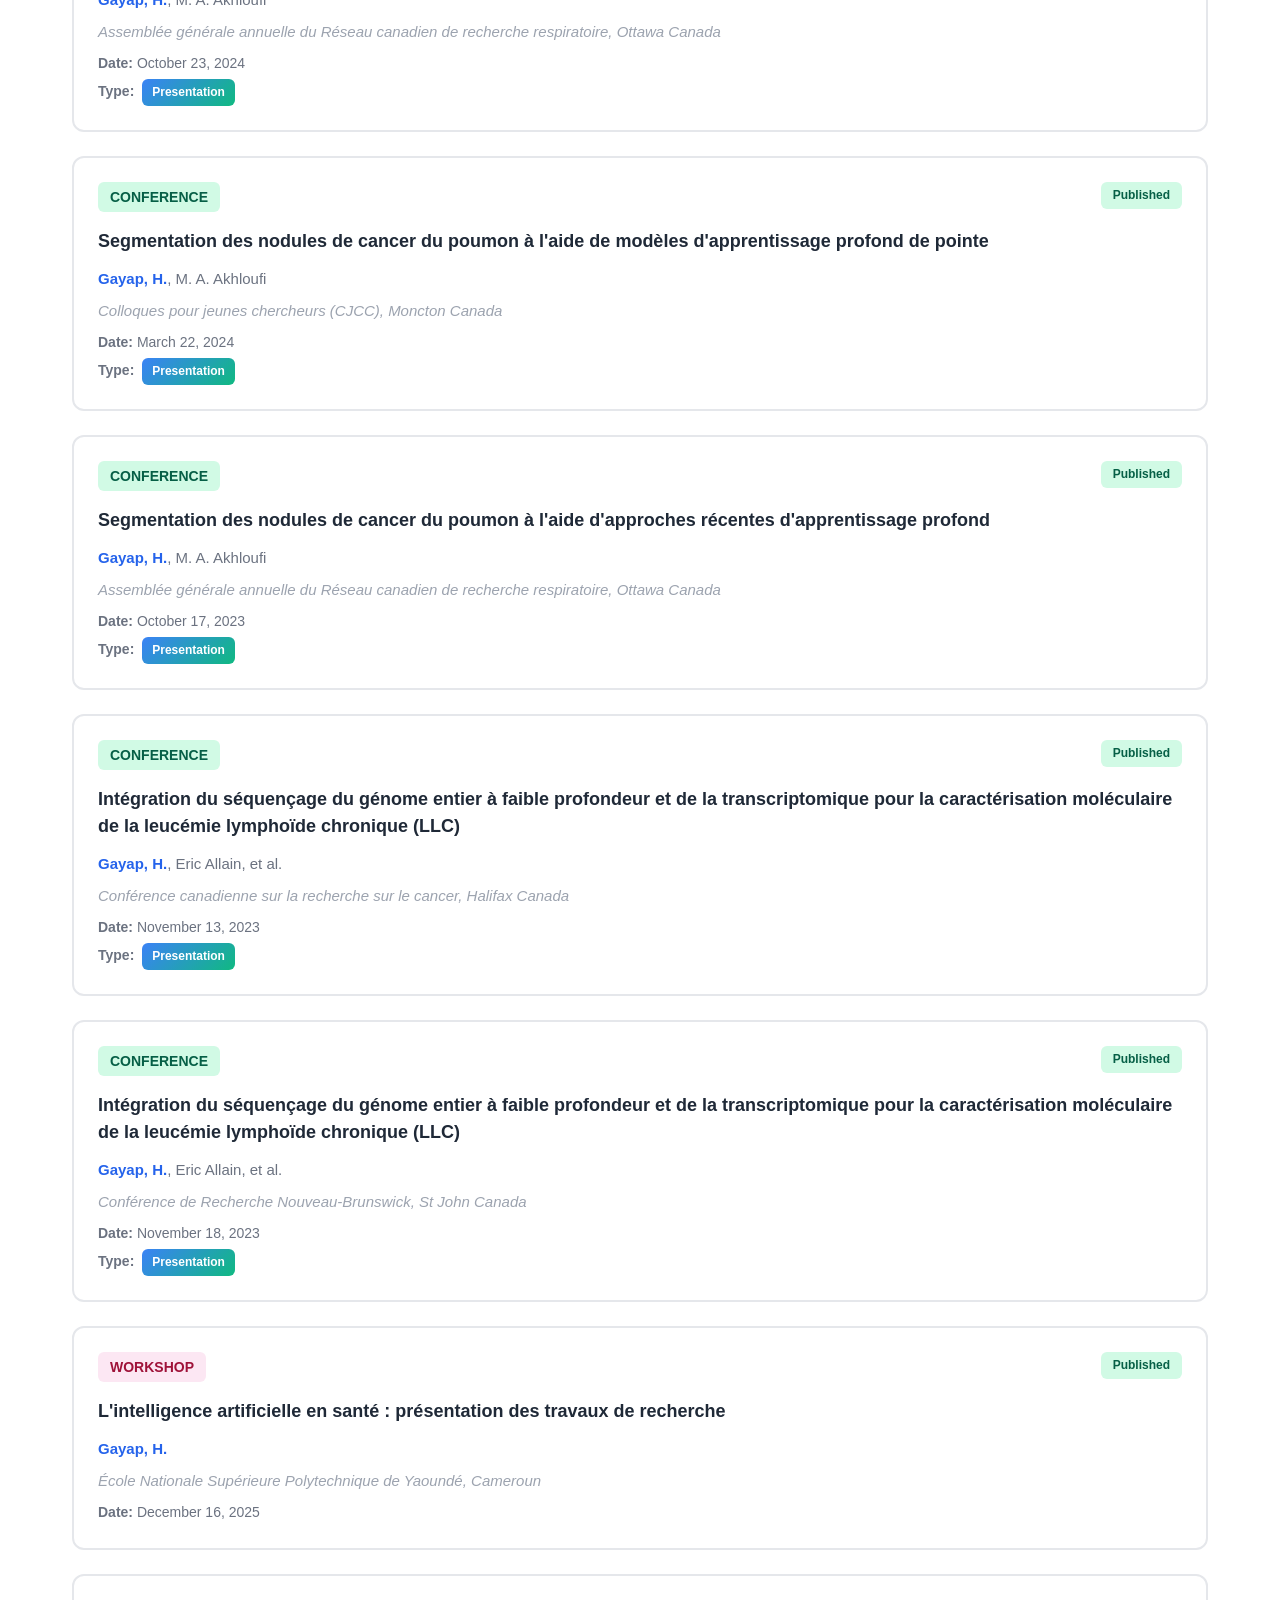
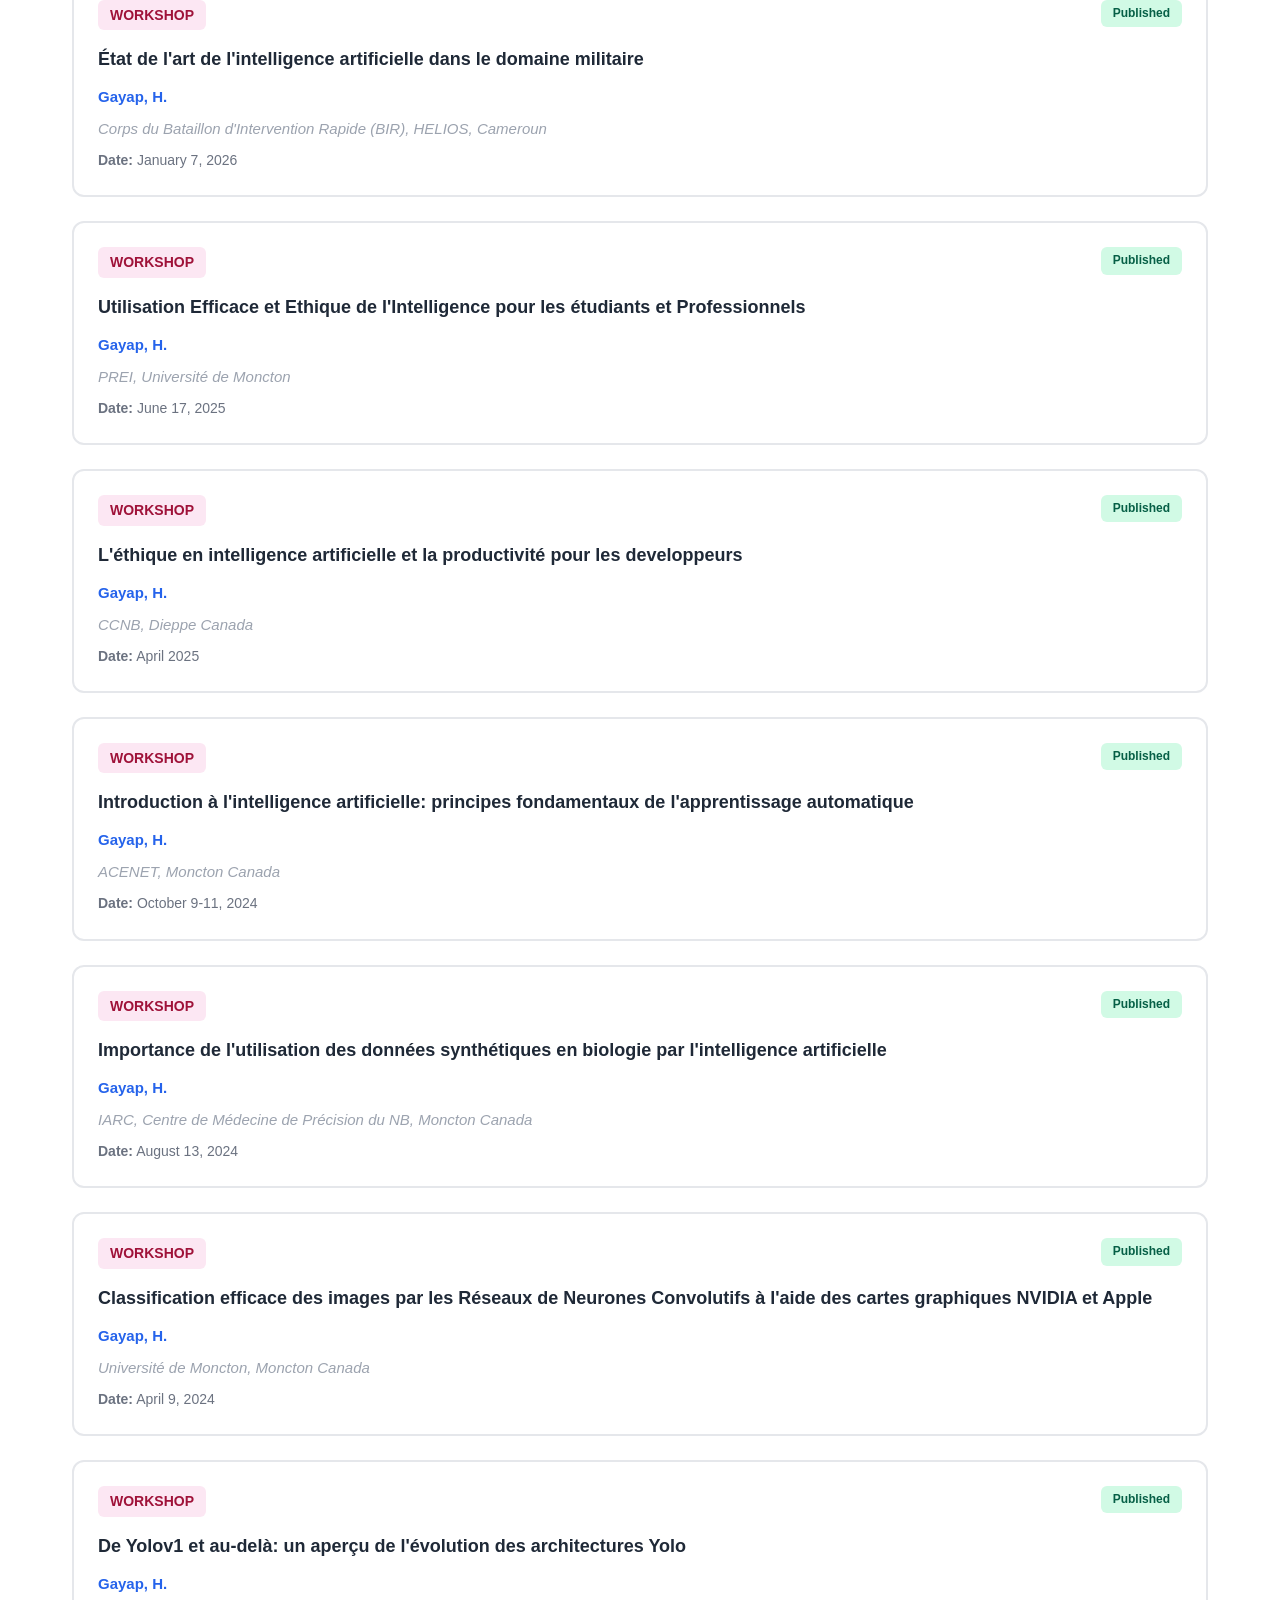
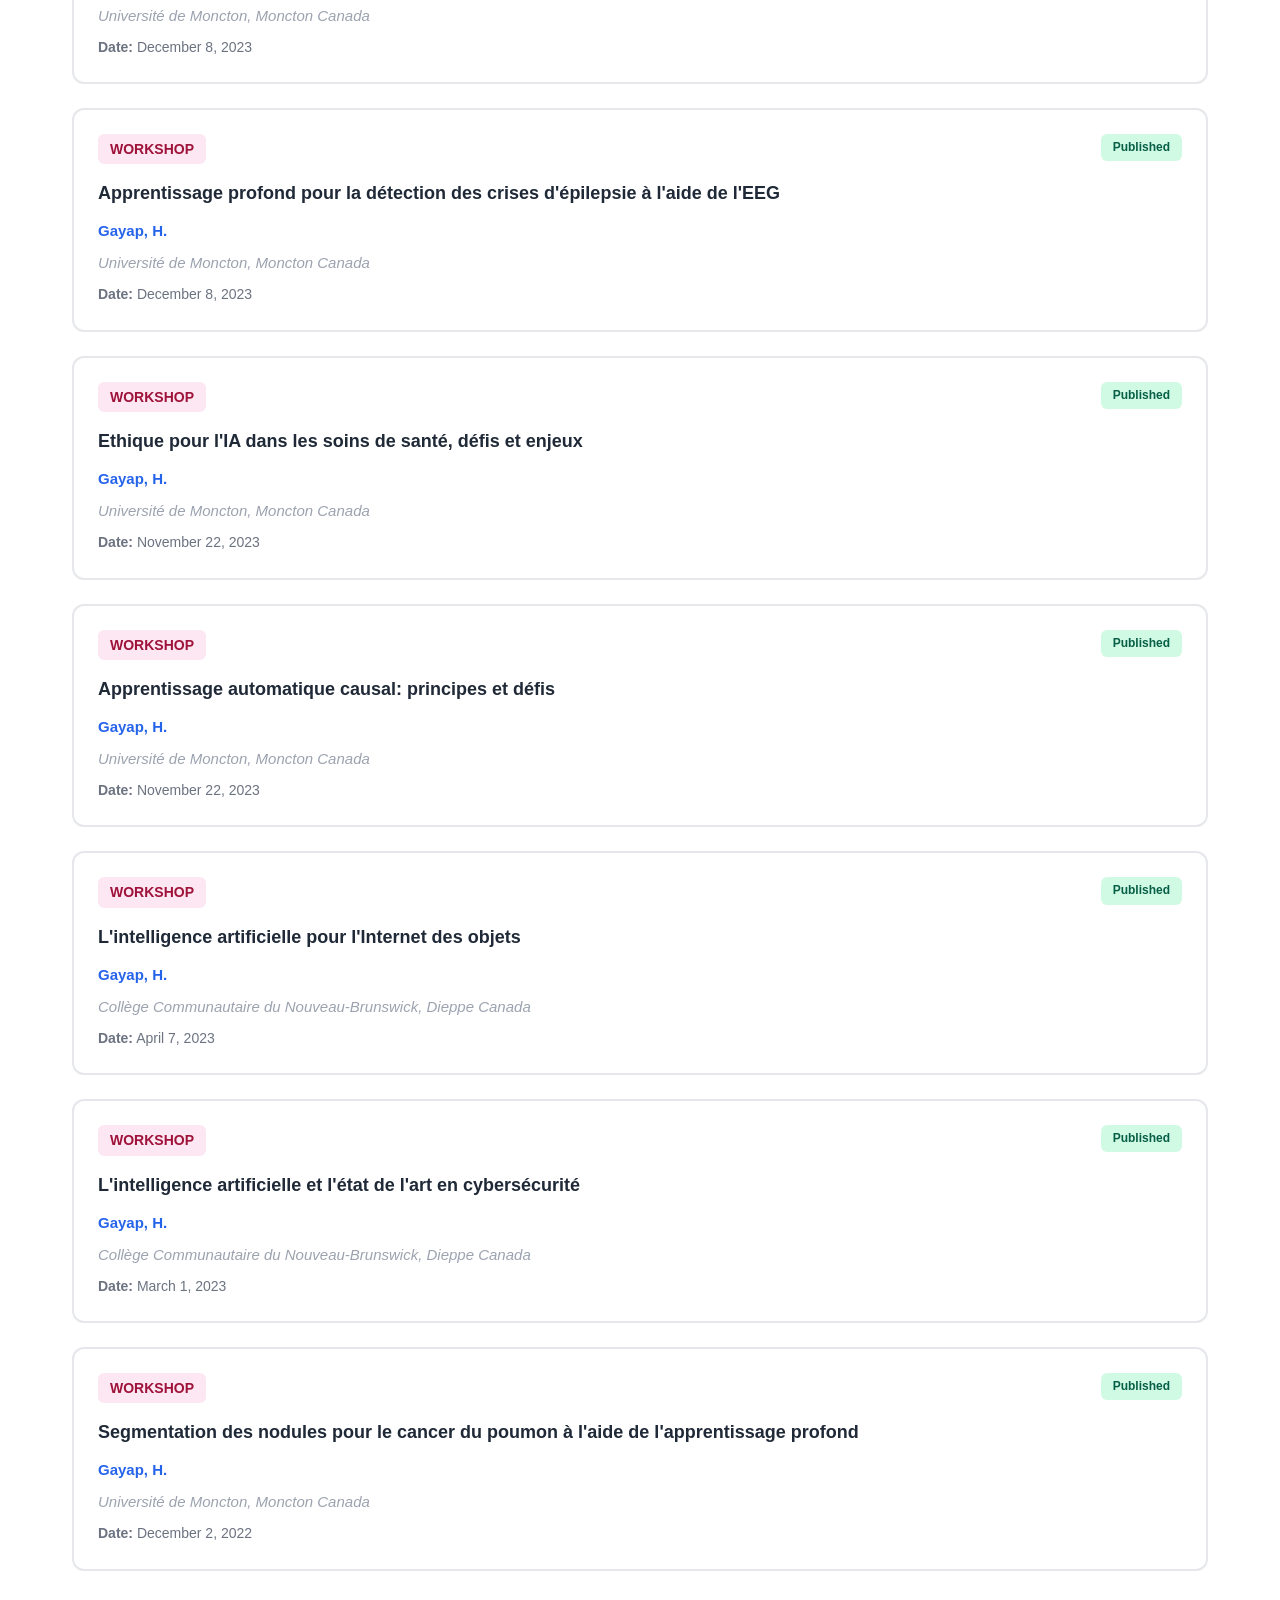
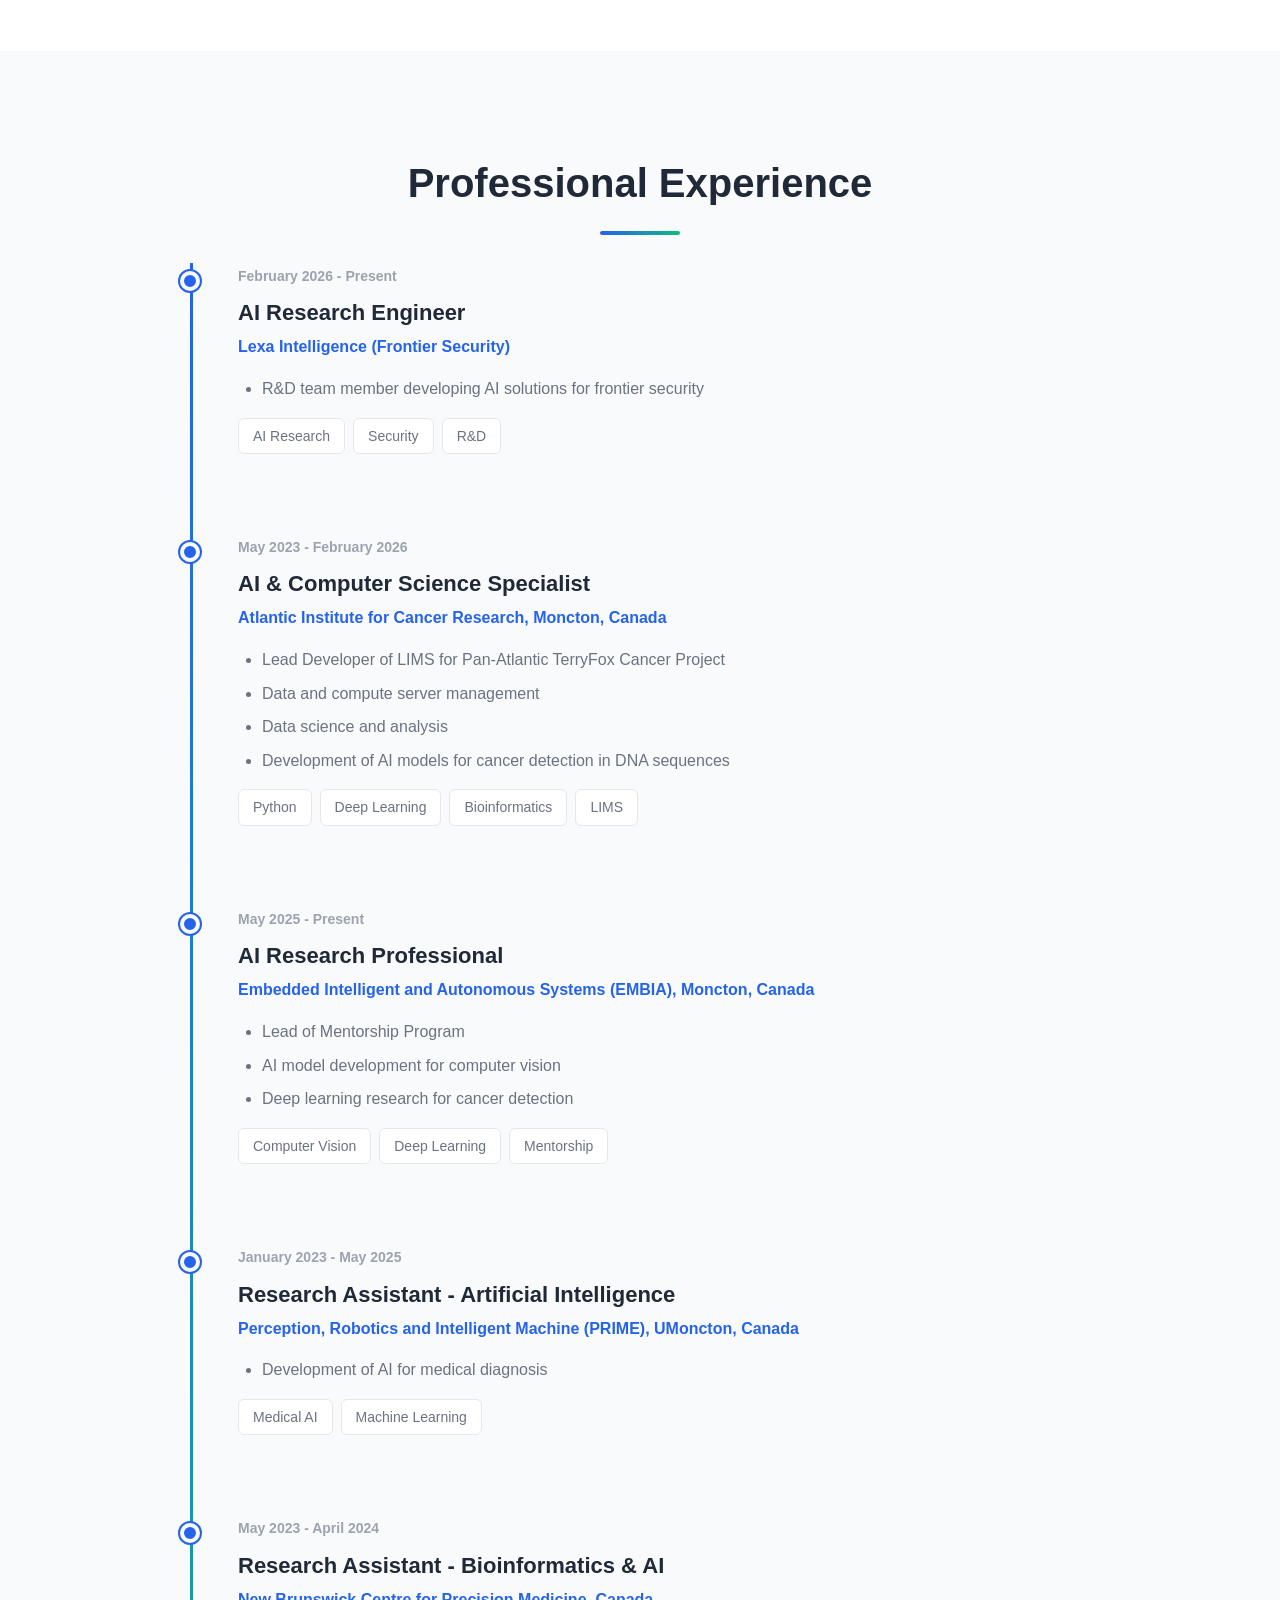
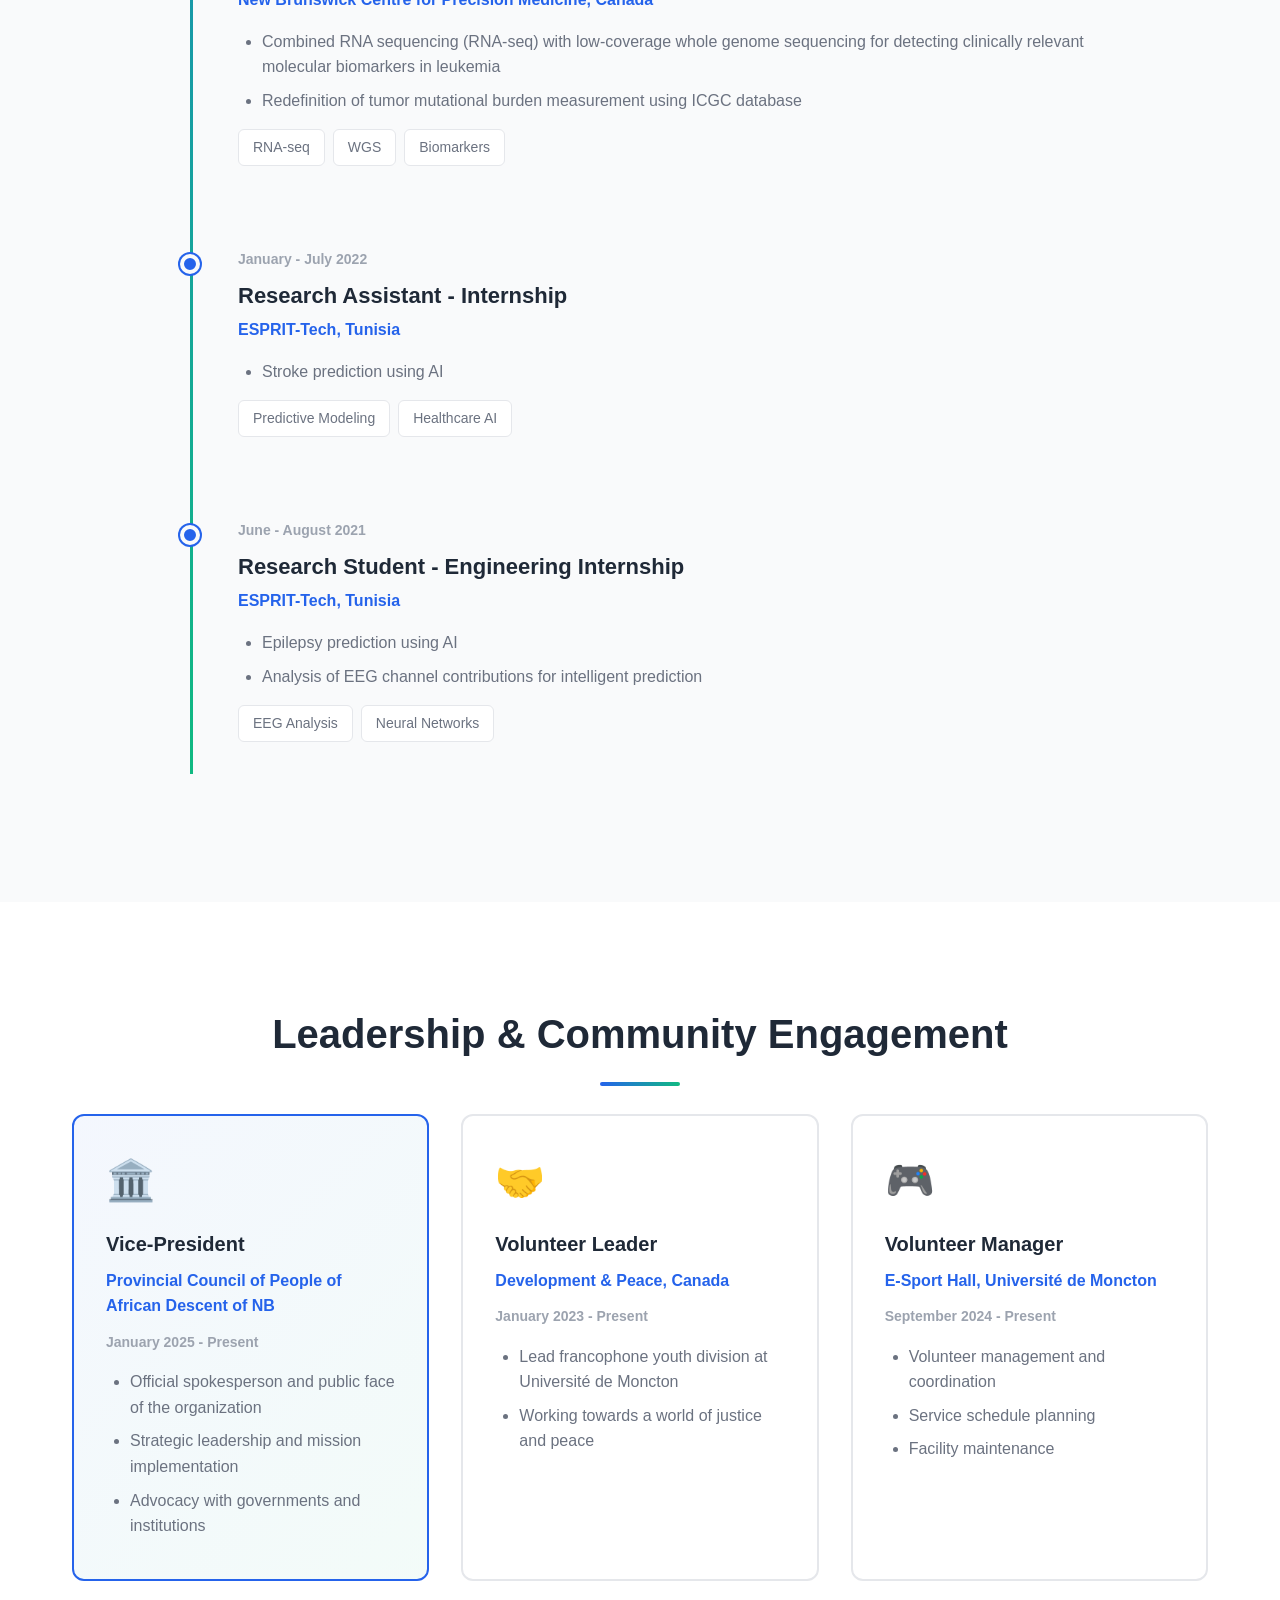
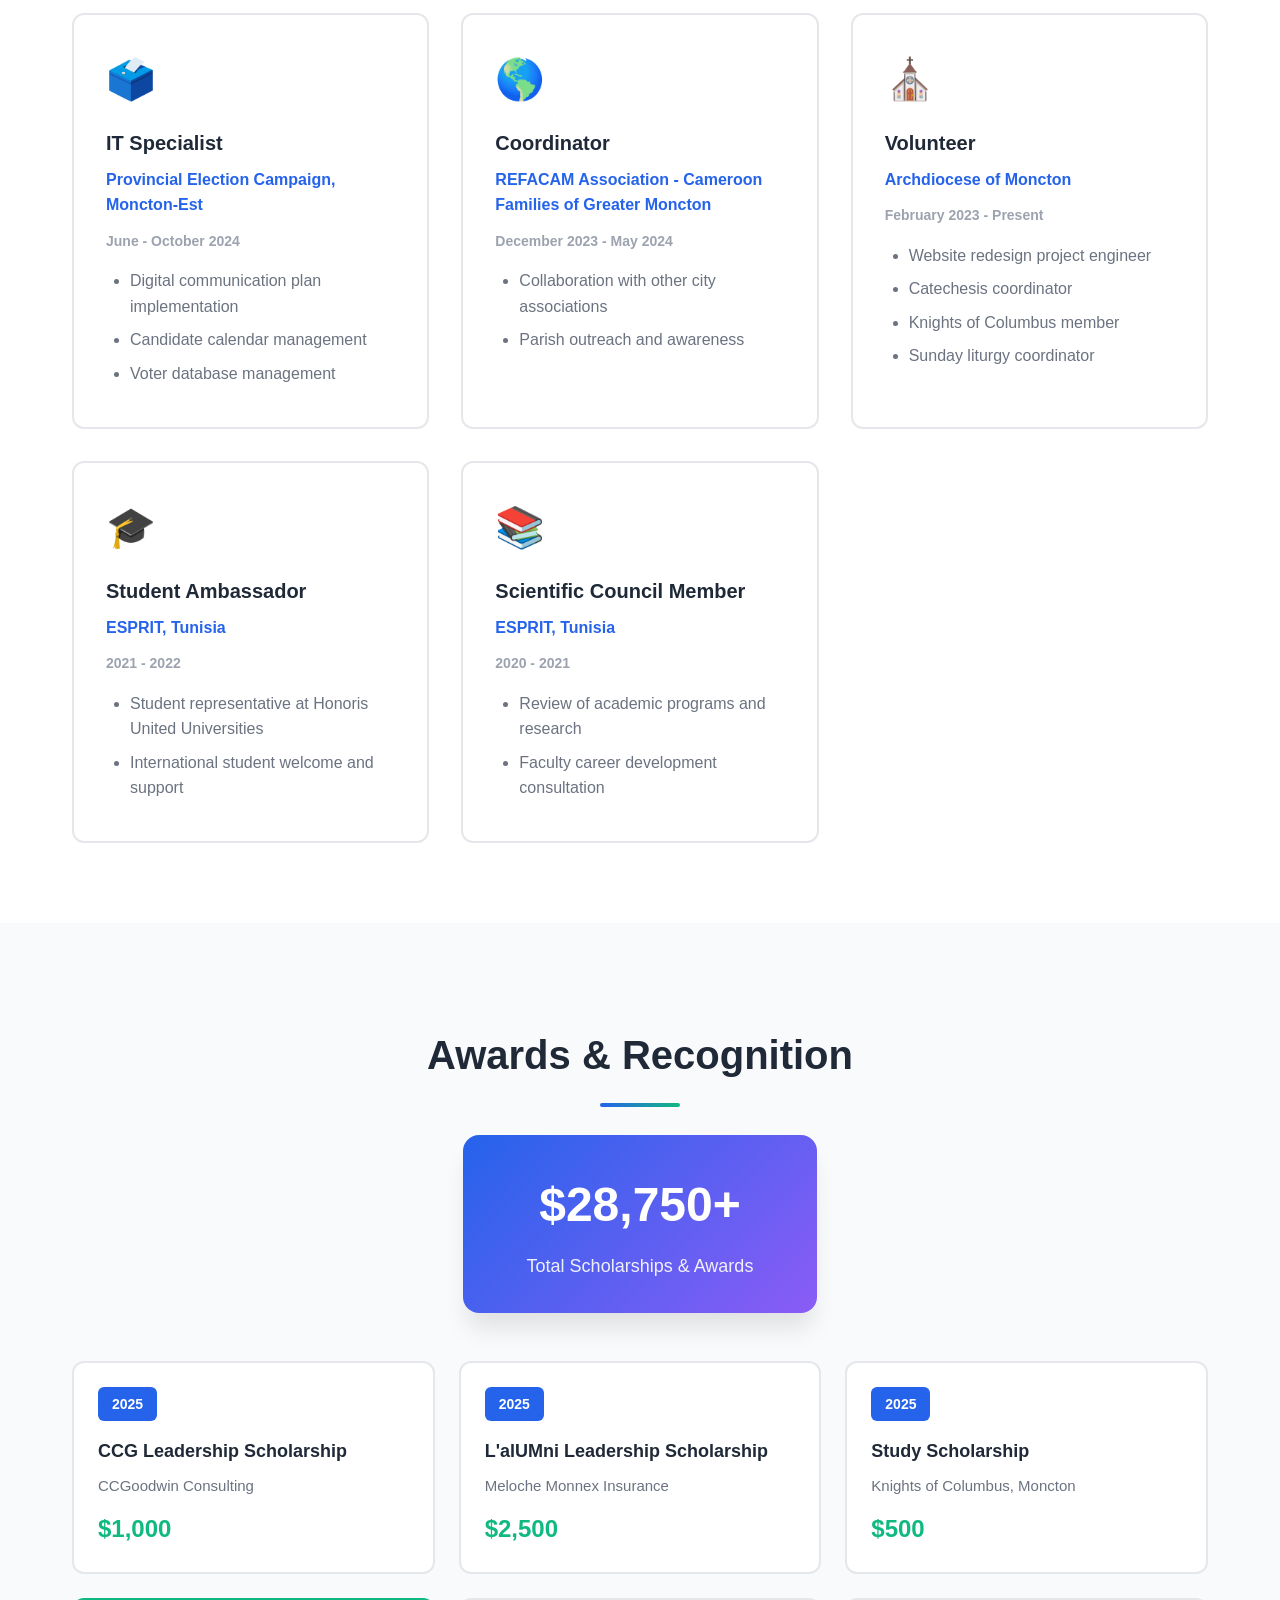
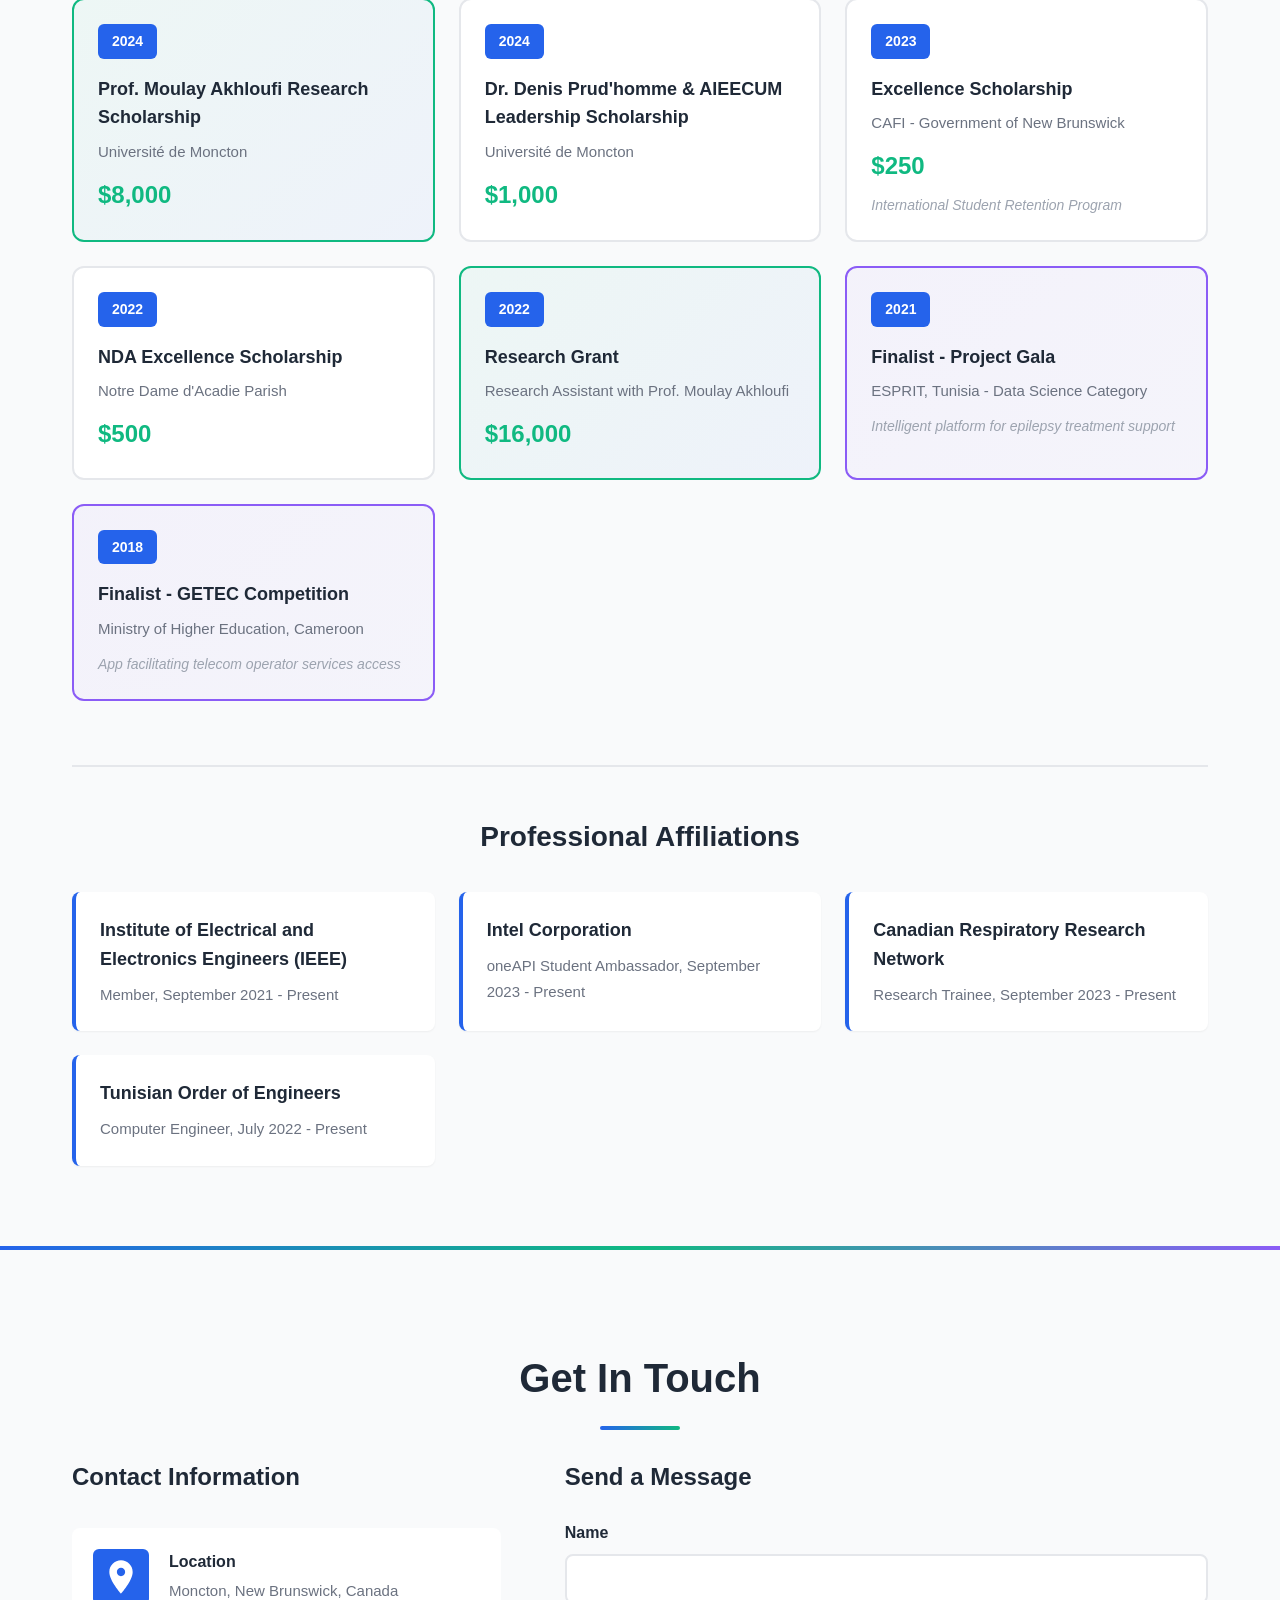
==== commit 60ad4e5d: "chore: update structure" ====
--- a/index.html
+++ b/index.html
@@ -24,7 +24,7 @@
 <body>
     <nav id="navbar" class="navbar">
         <div class="nav-container">
-            <div class="nav-logo"><a href="#home">HG</a></div>
+            <div class="nav-logo"><a href="#home">GTH</a></div>
             <button class="nav-toggle" aria-label="Toggle navigation"><span></span><span></span><span></span></button>
             <ul class="nav-menu">
                 <li><a href="#home" class="nav-link" data-i18n="nav.home">Home</a></li>
@@ -51,8 +51,7 @@
                 <a href="#contact" class="btn btn-secondary" data-i18n="hero.cta.contact">Get in Touch</a>
             </div>
             <div class="hero-social">
-                <a href="mailto:ehg5435@umoncton.ca" aria-label="Email" class="social-link"><svg width="24" height="24" viewBox="0 0 24 24" fill="currentColor"><path d="M20 4H4c-1.1 0-2 .9-2 2v12c0 1.1.9 2 2 2h16c1.1 0 2-.9 2-2V6c0-1.1-.9-2-2-2zm0 4l-8 5-8-5V6l8 5 8-5v2z"/></svg></a>
-                <a href="tel:+18199184255" aria-label="Phone" class="social-link"><svg width="24" height="24" viewBox="0 0 24 24" fill="currentColor"><path d="M6.62 10.79c1.44 2.83 3.76 5.14 6.59 6.59l2.2-2.2c.27-.27.67-.36 1.02-.24 1.12.37 2.33.57 3.57.57.55 0 1 .45 1 1V20c0 .55-.45 1-1 1-9.39 0-17-7.61-17-17 0-.55.45-1 1-1h3.5c.55 0 1 .45 1 1 0 1.25.2 2.45.57 3.57.11.35.03.74-.25 1.02l-2.2 2.2z"/></svg></a>
+                <a href="mailto:gthadrien111@gmail.com" aria-label="Email" class="social-link"><svg width="24" height="24" viewBox="0 0 24 24" fill="currentColor"><path d="M20 4H4c-1.1 0-2 .9-2 2v12c0 1.1.9 2 2 2h16c1.1 0 2-.9 2-2V6c0-1.1-.9-2-2-2zm0 4l-8 5-8-5V6l8 5 8-5v2z"/></svg></a>
                 <a href="https://linkedin.com/in/hadriengayap" target="_blank" rel="noopener" aria-label="LinkedIn" class="social-link"><svg width="24" height="24" viewBox="0 0 24 24" fill="currentColor"><path d="M19 3a2 2 0 0 1 2 2v14a2 2 0 0 1-2 2H5a2 2 0 0 1-2-2V5a2 2 0 0 1 2-2h14m-.5 15.5v-5.3a3.26 3.26 0 0 0-3.26-3.26c-.85 0-1.84.52-2.32 1.3v-1.11h-2.79v8.37h2.79v-4.93c0-.77.62-1.4 1.39-1.4a1.4 1.4 0 0 1 1.4 1.4v4.93h2.79M6.88 8.56a1.68 1.68 0 0 0 1.68-1.68c0-.93-.75-1.69-1.68-1.69a1.69 1.69 0 0 0-1.69 1.69c0 .93.76 1.68 1.69 1.68m1.39 9.94v-8.37H5.5v8.37h2.77z"/></svg></a>
                 <a href="https://github.com/gth-ai" target="_blank" rel="noopener" aria-label="GitHub" class="social-link"><svg width="24" height="24" viewBox="0 0 24 24" fill="currentColor"><path d="M12 2A10 10 0 0 0 2 12c0 4.42 2.87 8.17 6.84 9.5.5.08.66-.23.66-.5v-1.69c-2.77.6-3.36-1.34-3.36-1.34-.46-1.16-1.11-1.47-1.11-1.47-.91-.62.07-.6.07-.6 1 .07 1.53 1.03 1.53 1.03.87 1.52 2.34 1.07 2.91.83.09-.65.35-1.09.63-1.34-2.22-.25-4.55-1.11-4.55-4.92 0-1.11.38-2 1.03-2.71-.1-.25-.45-1.29.1-2.64 0 0 .84-.27 2.75 1.02.79-.22 1.65-.33 2.5-.33.85 0 1.71.11 2.5.33 1.91-1.29 2.75-1.02 2.75-1.02.55 1.35.2 2.39.1 2.64.65.71 1.03 1.6 1.03 2.71 0 3.82-2.34 4.66-4.57 4.91.36.31.69.92.69 1.85V21c0 .27.16.59.67.5C19.14 20.16 22 16.42 22 12A10 10 0 0 0 12 2z"/></svg></a>
             </div>
@@ -153,7 +152,8 @@
         <div class="container">
             <h2 class="section-title" data-i18n="exp.title">Professional Experience</h2>
             <div class="experience-timeline">
-                <div class="experience-item"><div class="experience-marker"></div><div class="experience-content"><span class="experience-date" data-i18n="exp.1.date">May 2023 - Present</span><h3 data-i18n="exp.1.role">AI & Computer Science Specialist</h3><h4 data-i18n="exp.1.org">Atlantic Institute for Cancer Research, Moncton, Canada</h4><ul><li data-i18n="exp.1.b1">Lead Developer of LIMS for Pan-Atlantic TerryFox Cancer Project</li><li data-i18n="exp.1.b2">Data and compute server management</li><li data-i18n="exp.1.b3">Data science and analysis</li><li data-i18n="exp.1.b4">Development of AI models for cancer detection in DNA sequences</li></ul><div class="tech-tags"><span>Python</span><span>Deep Learning</span><span>Bioinformatics</span><span>LIMS</span></div></div></div>
+                <div class="experience-item"><div class="experience-marker"></div><div class="experience-content"><span class="experience-date" data-i18n="exp.0.date">February 2026 - Present</span><h3 data-i18n="exp.0.role">AI Research Engineer</h3><h4 data-i18n="exp.0.org">Lexa Intelligence (Frontier Security)</h4><ul><li data-i18n="exp.0.b1">R&D team member developing AI solutions for frontier security</li></ul><div class="tech-tags"><span>AI Research</span><span>Security</span><span>R&D</span></div></div></div>
+                <div class="experience-item"><div class="experience-marker"></div><div class="experience-content"><span class="experience-date" data-i18n="exp.1.date">May 2023 - February 2026</span><h3 data-i18n="exp.1.role">AI & Computer Science Specialist</h3><h4 data-i18n="exp.1.org">Atlantic Institute for Cancer Research, Moncton, Canada</h4><ul><li data-i18n="exp.1.b1">Lead Developer of LIMS for Pan-Atlantic TerryFox Cancer Project</li><li data-i18n="exp.1.b2">Data and compute server management</li><li data-i18n="exp.1.b3">Data science and analysis</li><li data-i18n="exp.1.b4">Development of AI models for cancer detection in DNA sequences</li></ul><div class="tech-tags"><span>Python</span><span>Deep Learning</span><span>Bioinformatics</span><span>LIMS</span></div></div></div>
                 <div class="experience-item"><div class="experience-marker"></div><div class="experience-content"><span class="experience-date" data-i18n="exp.2.date">May 2025 - Present</span><h3 data-i18n="exp.2.role">AI Research Professional</h3><h4 data-i18n="exp.2.org">Embedded Intelligent and Autonomous Systems (EMBIA), Moncton, Canada</h4><ul><li data-i18n="exp.2.b1">Lead of Mentorship Program</li><li data-i18n="exp.2.b2">AI model development for computer vision</li><li data-i18n="exp.2.b3">Deep learning research for cancer detection</li></ul><div class="tech-tags"><span>Computer Vision</span><span>Deep Learning</span><span>Mentorship</span></div></div></div>
                 <div class="experience-item"><div class="experience-marker"></div><div class="experience-content"><span class="experience-date" data-i18n="exp.3.date">January 2023 - May 2025</span><h3 data-i18n="exp.3.role">Research Assistant - Artificial Intelligence</h3><h4 data-i18n="exp.3.org">Perception, Robotics and Intelligent Machine (PRIME), UMoncton, Canada</h4><ul><li data-i18n="exp.3.b1">Development of AI for medical diagnosis</li></ul><div class="tech-tags"><span>Medical AI</span><span>Machine Learning</span></div></div></div>
                 <div class="experience-item"><div class="experience-marker"></div><div class="experience-content"><span class="experience-date" data-i18n="exp.4.date">May 2023 - April 2024</span><h3 data-i18n="exp.4.role">Research Assistant - Bioinformatics & AI</h3><h4 data-i18n="exp.4.org">New Brunswick Centre for Precision Medicine, Canada</h4><ul><li data-i18n="exp.4.b1">Combined RNA sequencing (RNA-seq) with low-coverage whole genome sequencing for detecting clinically relevant molecular biomarkers in leukemia</li><li data-i18n="exp.4.b2">Redefinition of tumor mutational burden measurement using ICGC database</li></ul><div class="tech-tags"><span>RNA-seq</span><span>WGS</span><span>Biomarkers</span></div></div></div>
@@ -215,8 +215,7 @@
                     <h3 data-i18n="contact.info.title">Contact Information</h3>
                     <div class="contact-details">
                         <div class="contact-item"><svg width="24" height="24" viewBox="0 0 24 24" fill="currentColor"><path d="M12 2C8.13 2 5 5.13 5 9c0 5.25 7 13 7 13s7-7.75 7-13c0-3.87-3.13-7-7-7zm0 9.5c-1.38 0-2.5-1.12-2.5-2.5s1.12-2.5 2.5-2.5 2.5 1.12 2.5 2.5-1.12 2.5-2.5 2.5z"/></svg><div><strong data-i18n="contact.location.label">Location</strong><p data-i18n="contact.location.value">Moncton, New Brunswick, Canada</p></div></div>
-                        <div class="contact-item"><svg width="24" height="24" viewBox="0 0 24 24" fill="currentColor"><path d="M20 4H4c-1.1 0-2 .9-2 2v12c0 1.1.9 2 2 2h16c1.1 0 2-.9 2-2V6c0-1.1-.9-2-2-2zm0 4l-8 5-8-5V6l8 5 8-5v2z"/></svg><div><strong data-i18n="contact.email.label">Email</strong><p><a href="mailto:ehg5435@umoncton.ca">ehg5435@umoncton.ca</a></p></div></div>
-                        <div class="contact-item"><svg width="24" height="24" viewBox="0 0 24 24" fill="currentColor"><path d="M6.62 10.79c1.44 2.83 3.76 5.14 6.59 6.59l2.2-2.2c.27-.27.67-.36 1.02-.24 1.12.37 2.33.57 3.57.57.55 0 1 .45 1 1V20c0 .55-.45 1-1 1-9.39 0-17-7.61-17-17 0-.55.45-1 1-1h3.5c.55 0 1 .45 1 1 0 1.25.2 2.45.57 3.57.11.35.03.74-.25 1.02l-2.2 2.2z"/></svg><div><strong data-i18n="contact.phone.label">Phone</strong><p><a href="tel:+18199184255">+1 819 918 4255</a></p></div></div>
+                        <div class="contact-item"><svg width="24" height="24" viewBox="0 0 24 24" fill="currentColor"><path d="M20 4H4c-1.1 0-2 .9-2 2v12c0 1.1.9 2 2 2h16c1.1 0 2-.9 2-2V6c0-1.1-.9-2-2-2zm0 4l-8 5-8-5V6l8 5 8-5v2z"/></svg><div><strong data-i18n="contact.email.label">Email</strong><p><a href="mailto:gthadrien111@gmail.com">gthadrien111@gmail.com</a></p></div></div>
                     </div>
                     <div class="social-links-contact">
                         <a href="https://linkedin.com/in/hadriengayap" target="_blank" rel="noopener" class="social-btn">LinkedIn</a>
@@ -241,7 +240,7 @@
         <div class="container">
             <div class="footer-content">
                 <div class="footer-brand">
-                    <div class="nav-logo"><a href="#">HG</a></div>
+                    <div class="nav-logo"><a href="#">GTH</a></div>
                     <p data-i18n="footer.tagline">Advancing Medical AI & Cancer Detection Research</p>
                 </div>
                 <div class="footer-nav">
@@ -259,10 +258,9 @@
                 <div class="footer-social">
                     <h4 data-i18n="footer.connectTitle">Connect</h4>
                     <div class="footer-social-links">
-                        <a href="mailto:ehg5435@umoncton.ca" class="footer-social-link" aria-label="Email"><svg width="18" height="18" viewBox="0 0 24 24" fill="currentColor"><path d="M20 4H4c-1.1 0-2 .9-2 2v12c0 1.1.9 2 2 2h16c1.1 0 2-.9 2-2V6c0-1.1-.9-2-2-2zm0 4l-8 5-8-5V6l8 5 8-5v2z"/></svg></a>
+                        <a href="mailto:gthadrien111@gmail.com" class="footer-social-link" aria-label="Email"><svg width="18" height="18" viewBox="0 0 24 24" fill="currentColor"><path d="M20 4H4c-1.1 0-2 .9-2 2v12c0 1.1.9 2 2 2h16c1.1 0 2-.9 2-2V6c0-1.1-.9-2-2-2zm0 4l-8 5-8-5V6l8 5 8-5v2z"/></svg></a>
                         <a href="https://linkedin.com/in/hadriengayap" target="_blank" rel="noopener" class="footer-social-link" aria-label="LinkedIn"><svg width="18" height="18" viewBox="0 0 24 24" fill="currentColor"><path d="M19 3a2 2 0 0 1 2 2v14a2 2 0 0 1-2 2H5a2 2 0 0 1-2-2V5a2 2 0 0 1 2-2h14m-.5 15.5v-5.3a3.26 3.26 0 0 0-3.26-3.26c-.85 0-1.84.52-2.32 1.3v-1.11h-2.79v8.37h2.79v-4.93c0-.77.62-1.4 1.39-1.4a1.4 1.4 0 0 1 1.4 1.4v4.93h2.79M6.88 8.56a1.68 1.68 0 0 0 1.68-1.68c0-.93-.75-1.69-1.68-1.69a1.69 1.69 0 0 0-1.69 1.69c0 .93.76 1.68 1.69 1.68m1.39 9.94v-8.37H5.5v8.37h2.77z"/></svg></a>
                         <a href="https://github.com/gth-ai" target="_blank" rel="noopener" class="footer-social-link" aria-label="GitHub"><svg width="18" height="18" viewBox="0 0 24 24" fill="currentColor"><path d="M12 2A10 10 0 0 0 2 12c0 4.42 2.87 8.17 6.84 9.5.5.08.66-.23.66-.5v-1.69c-2.77.6-3.36-1.34-3.36-1.34-.46-1.16-1.11-1.47-1.11-1.47-.91-.62.07-.6.07-.6 1 .07 1.53 1.03 1.53 1.03.87 1.52 2.34 1.07 2.91.83.09-.65.35-1.09.63-1.34-2.22-.25-4.55-1.11-4.55-4.92 0-1.11.38-2 1.03-2.71-.1-.25-.45-1.29.1-2.64 0 0 .84-.27 2.75 1.02.79-.22 1.65-.33 2.5-.33.85 0 1.71.11 2.5.33 1.91-1.29 2.75-1.02 2.75-1.02.55 1.35.2 2.39.1 2.64.65.71 1.03 1.6 1.03 2.71 0 3.82-2.34 4.66-4.57 4.91.36.31.69.92.69 1.85V21c0 .27.16.59.67.5C19.14 20.16 22 16.42 22 12A10 10 0 0 0 12 2z"/></svg></a>
-                        <a href="tel:+18199184255" class="footer-social-link" aria-label="Phone"><svg width="18" height="18" viewBox="0 0 24 24" fill="currentColor"><path d="M6.62 10.79c1.44 2.83 3.76 5.14 6.59 6.59l2.2-2.2c.27-.27.67-.36 1.02-.24 1.12.37 2.33.57 3.57.57.55 0 1 .45 1 1V20c0 .55-.45 1-1 1-9.39 0-17-7.61-17-17 0-.55.45-1 1-1h3.5c.55 0 1 .45 1 1 0 1.25.2 2.45.57 3.57.11.35.03.74-.25 1.02l-2.2 2.2z"/></svg></a>
                     </div>
                 </div>
             </div>
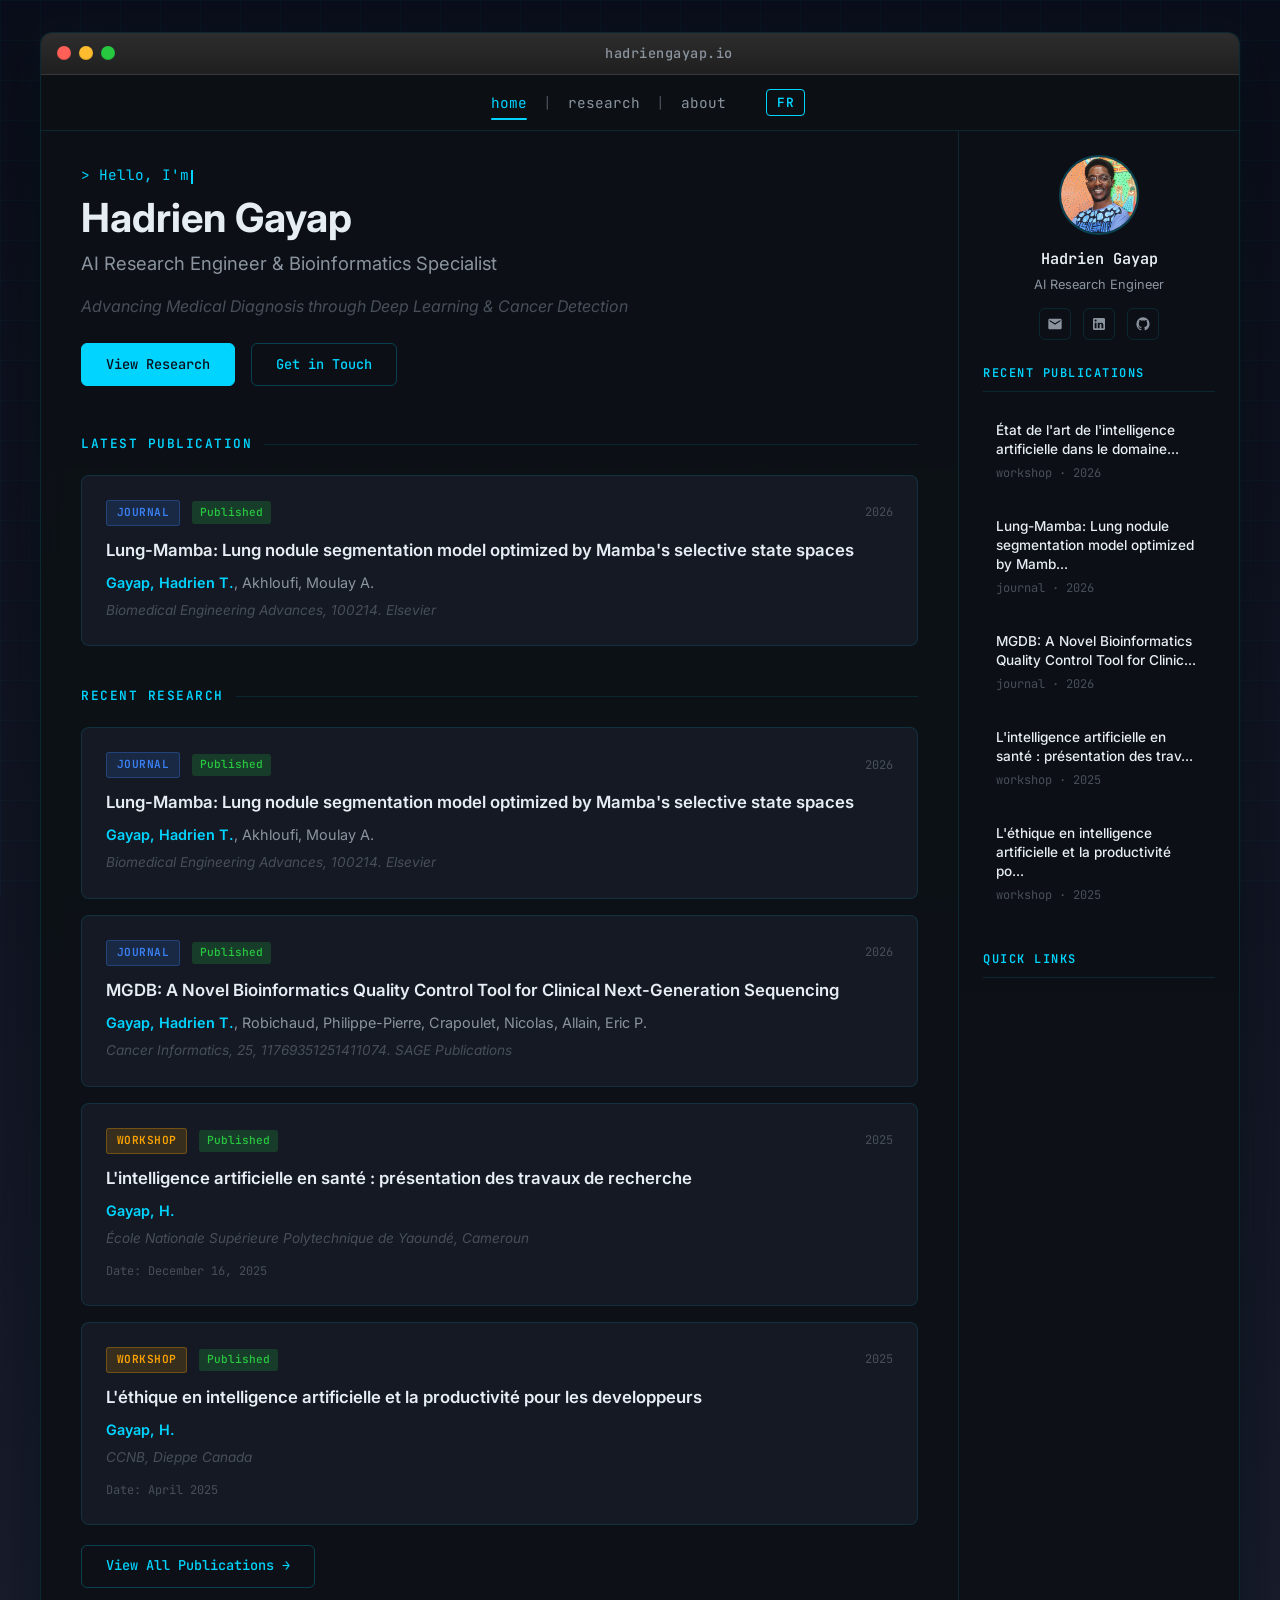
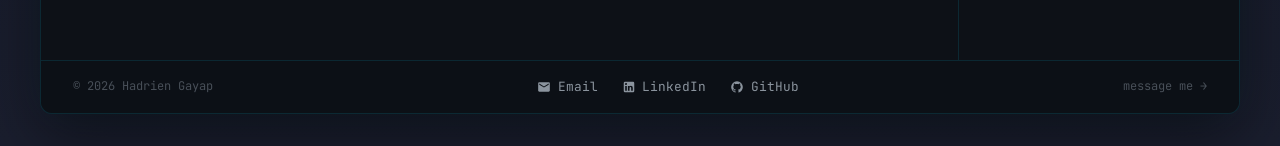
==== commit 35ed9d2a: "fix: CSS loading issues - move Google Fonts to HTML, add fallback colors - Move @import Google Fonts" ====
--- a/index.html
+++ b/index.html
@@ -13,262 +13,133 @@
     </script>
     <meta name="viewport" content="width=device-width, initial-scale=1.0">
     <meta name="description"
-        content="Hadrien Gayap - AI Researcher & Bioinformatics Specialist specializing in Deep Learning for Medical Diagnosis and Cancer Detection">
+        content="Hadrien Gayap - AI Research Engineer specializing in Deep Learning for Medical Diagnosis and Cancer Detection">
     <meta name="keywords"
         content="AI, Artificial Intelligence, Bioinformatics, Deep Learning, Cancer Detection, Machine Learning, Research">
     <meta name="author" content="Hadrien Gayap">
-    <title>Hadrien Gayap | AI Researcher & Community Leader</title>
+    <title>Hadrien Gayap | AI Research Engineer</title>
+    <link rel="preconnect" href="https://fonts.googleapis.com">
+    <link rel="preconnect" href="https://fonts.gstatic.com" crossorigin>
+    <link href="https://fonts.googleapis.com/css2?family=JetBrains+Mono:wght@300;400;500;600;700&family=Inter:wght@300;400;500;600;700&display=swap" rel="stylesheet">
     <link rel="stylesheet" href="styles.css">
 </head>
 
 <body>
-    <nav id="navbar" class="navbar">
-        <div class="nav-container">
-            <div class="nav-logo"><a href="#home">GTH</a></div>
-            <button class="nav-toggle" aria-label="Toggle navigation"><span></span><span></span><span></span></button>
-            <ul class="nav-menu">
-                <li><a href="#home" class="nav-link" data-i18n="nav.home">Home</a></li>
-                <li><a href="#about" class="nav-link" data-i18n="nav.about">About</a></li>
-                <li><a href="#research" class="nav-link" data-i18n="nav.research">Research</a></li>
-                <li><a href="#experience" class="nav-link" data-i18n="nav.experience">Experience</a></li>
-                <li><a href="#leadership" class="nav-link" data-i18n="nav.leadership">Leadership</a></li>
-                <li><a href="#awards" class="nav-link" data-i18n="nav.awards">Awards</a></li>
-                <li><a href="#contact" class="nav-link" data-i18n="nav.contact">Contact</a></li>
-                <li><button class="lang-toggle" id="lang-toggle" aria-label="Switch language"><span class="lang-label lang-en">FR</span><span class="lang-label lang-fr">EN</span></button></li>
-            </ul>
+    <div class="window-frame" id="window-frame">
+        <!-- Title Bar -->
+        <div class="titlebar">
+            <div class="traffic-lights">
+                <button class="traffic-light tl-close" id="tl-close" aria-label="Close"></button>
+                <button class="traffic-light tl-minimize" id="tl-minimize" aria-label="Minimize"></button>
+                <button class="traffic-light tl-maximize" id="tl-maximize" aria-label="Maximize"></button>
+            </div>
+            <div class="titlebar-title">hadriengayap.io</div>
         </div>
-    </nav>
 
-    <section id="home" class="hero">
-        <div class="hero-background"></div>
-        <div class="hero-content">
-            <div class="hero-image-container"><img src="assets/profile.jpg" alt="Hadrien Gayap" class="hero-image"></div>
-            <h1 class="hero-title">Hadrien Gayap</h1>
-            <p class="hero-subtitle" data-i18n="hero.subtitle">AI Researcher & Bioinformatics Specialist</p>
-            <p class="hero-tagline" data-i18n="hero.tagline">Advancing Medical Diagnosis through Deep Learning & Cancer Detection</p>
-            <div class="hero-cta">
-                <a href="#research" class="btn btn-primary" data-i18n="hero.cta.research">View Research</a>
-                <a href="#contact" class="btn btn-secondary" data-i18n="hero.cta.contact">Get in Touch</a>
+        <!-- Navigation -->
+        <nav class="nav-bar">
+            <button class="nav-toggle-btn" id="nav-toggle" aria-label="Toggle navigation">&#9776;</button>
+            <div class="nav-links" id="nav-links">
+                <a href="index.html" class="nav-link active" data-i18n="nav.home">home</a>
+                <span class="nav-separator">|</span>
+                <a href="research.html" class="nav-link" data-i18n="nav.research">research</a>
+                <span class="nav-separator">|</span>
+                <a href="about.html" class="nav-link" data-i18n="nav.about">about</a>
             </div>
-            <div class="hero-social">
-                <a href="mailto:gthadrien111@gmail.com" aria-label="Email" class="social-link"><svg width="24" height="24" viewBox="0 0 24 24" fill="currentColor"><path d="M20 4H4c-1.1 0-2 .9-2 2v12c0 1.1.9 2 2 2h16c1.1 0 2-.9 2-2V6c0-1.1-.9-2-2-2zm0 4l-8 5-8-5V6l8 5 8-5v2z"/></svg></a>
-                <a href="https://linkedin.com/in/hadriengayap" target="_blank" rel="noopener" aria-label="LinkedIn" class="social-link"><svg width="24" height="24" viewBox="0 0 24 24" fill="currentColor"><path d="M19 3a2 2 0 0 1 2 2v14a2 2 0 0 1-2 2H5a2 2 0 0 1-2-2V5a2 2 0 0 1 2-2h14m-.5 15.5v-5.3a3.26 3.26 0 0 0-3.26-3.26c-.85 0-1.84.52-2.32 1.3v-1.11h-2.79v8.37h2.79v-4.93c0-.77.62-1.4 1.39-1.4a1.4 1.4 0 0 1 1.4 1.4v4.93h2.79M6.88 8.56a1.68 1.68 0 0 0 1.68-1.68c0-.93-.75-1.69-1.68-1.69a1.69 1.69 0 0 0-1.69 1.69c0 .93.76 1.68 1.69 1.68m1.39 9.94v-8.37H5.5v8.37h2.77z"/></svg></a>
-                <a href="https://github.com/gth-ai" target="_blank" rel="noopener" aria-label="GitHub" class="social-link"><svg width="24" height="24" viewBox="0 0 24 24" fill="currentColor"><path d="M12 2A10 10 0 0 0 2 12c0 4.42 2.87 8.17 6.84 9.5.5.08.66-.23.66-.5v-1.69c-2.77.6-3.36-1.34-3.36-1.34-.46-1.16-1.11-1.47-1.11-1.47-.91-.62.07-.6.07-.6 1 .07 1.53 1.03 1.53 1.03.87 1.52 2.34 1.07 2.91.83.09-.65.35-1.09.63-1.34-2.22-.25-4.55-1.11-4.55-4.92 0-1.11.38-2 1.03-2.71-.1-.25-.45-1.29.1-2.64 0 0 .84-.27 2.75 1.02.79-.22 1.65-.33 2.5-.33.85 0 1.71.11 2.5.33 1.91-1.29 2.75-1.02 2.75-1.02.55 1.35.2 2.39.1 2.64.65.71 1.03 1.6 1.03 2.71 0 3.82-2.34 4.66-4.57 4.91.36.31.69.92.69 1.85V21c0 .27.16.59.67.5C19.14 20.16 22 16.42 22 12A10 10 0 0 0 12 2z"/></svg></a>
-            </div>
-        </div>
-        <div class="scroll-indicator"><span></span></div>
-    </section>
+            <button class="lang-toggle" id="lang-toggle" aria-label="Switch language">
+                <span class="lang-label lang-en">FR</span>
+                <span class="lang-label lang-fr">EN</span>
+            </button>
+        </nav>
 
-    <section id="about" class="about section">
-        <div class="container">
-            <h2 class="section-title" data-i18n="about.title">About Me</h2>
-            <div class="about-content">
-                <div class="about-text">
-                    <p class="lead" data-i18n="about.lead">I am a Master's and Computer Engineer specialized in Artificial Intelligence and Bioinformatics through research. Self-taught with strong work autonomy and self-discipline to tackle major challenges.</p>
-                    <p data-i18n="about.paragraph2">I have developed visionary leadership over the years, capable of inspiring and mobilizing teams around ambitious goals. This ability allows me to anticipate social and technological challenges, propose innovative solutions, and guide complex projects to success while fostering collaboration and alignment of efforts.</p>
-                    <div class="skills-grid">
-                        <div class="skill-category">
-                            <h3 data-i18n="about.skills.languages">Languages</h3>
-                            <ul>
-                                <li data-i18n="about.skills.lang.french">French (Native)</li>
-                                <li data-i18n="about.skills.lang.english">English (Fluent)</li>
-                            </ul>
-                        </div>
-                        <div class="skill-category">
-                            <h3 data-i18n="about.skills.programming">Programming</h3>
-                            <ul>
-                                <li>Pytorch</li>
-                                <li>MLX</li>
-                            </ul>
-                        </div>
-                        <div class="skill-category">
-                            <h3 data-i18n="about.skills.expertise">Expertise</h3>
-                            <ul>
-                                <li data-i18n="about.skills.llm">Large Language Models</li>
-                                <li data-i18n="about.skills.dl">Deep Learning</li>
-                                <li data-i18n="about.skills.ml">Machine Learning</li>
-                                <li data-i18n="about.skills.bioinfo">Bioinformatics</li>
-                                <li data-i18n="about.skills.compeng">Computer Engineering</li>
-                            </ul>
-                        </div>
+        <!-- Window Body -->
+        <div class="window-body" id="window-body">
+            <!-- Main Content -->
+            <main class="main-content">
+                <!-- Hero -->
+                <div class="hero-home">
+                    <p class="hero-greeting">
+                        <span id="typing-text"></span><span class="cursor"></span>
+                    </p>
+                    <h1 class="hero-name">Hadrien Gayap</h1>
+                    <p class="hero-subtitle" data-i18n="hero.subtitle">AI Research Engineer & Bioinformatics Specialist</p>
+                    <p class="hero-tagline" data-i18n="hero.tagline">Advancing Medical Diagnosis through Deep Learning & Cancer Detection</p>
+                    <div class="hero-cta">
+                        <a href="research.html" class="btn btn-primary" data-i18n="hero.cta.research">View Research</a>
+                        <a href="about.html#contact" class="btn btn-secondary" data-i18n="hero.cta.contact">Get in Touch</a>
                     </div>
                 </div>
-                <div class="education-timeline">
-                    <h3 data-i18n="about.education">Education</h3>
-                    <div class="timeline">
-                        <div class="timeline-item"><div class="timeline-dot"></div><div class="timeline-content"><span class="timeline-date" data-i18n="about.edu.phd.date">2025 - 2028</span><h4 data-i18n="about.edu.phd.title">PhD in Applied Sciences</h4><p data-i18n="about.edu.phd.spec">Specialization in AI for Biology</p><p class="institution">Universit&eacute; de Moncton, Canada</p></div></div>
-                        <div class="timeline-item"><div class="timeline-dot"></div><div class="timeline-content"><span class="timeline-date" data-i18n="about.edu.msc.date">2022 - 2025</span><h4 data-i18n="about.edu.msc.title">Master's in Computer Science</h4><p data-i18n="about.edu.msc.spec">Specialization in Artificial Intelligence</p><p class="institution">Universit&eacute; de Moncton, Canada</p></div></div>
-                        <div class="timeline-item"><div class="timeline-dot"></div><div class="timeline-content"><span class="timeline-date" data-i18n="about.edu.meng.date">2019 - 2022</span><h4 data-i18n="about.edu.meng.title">Master's in Computer Engineering</h4><p data-i18n="about.edu.meng.spec">Specialization in Data Science</p><p class="institution">ESPRIT, Tunisia</p></div></div>
-                        <div class="timeline-item"><div class="timeline-dot"></div><div class="timeline-content"><span class="timeline-date" data-i18n="about.edu.prep.date">2016 - 2019</span><h4 data-i18n="about.edu.prep.title">Engineering Preparatory Class</h4><p class="institution">IUC, Cameroon</p></div></div>
+
+                <!-- Featured Publication -->
+                <div class="featured-section">
+                    <h2 class="section-heading" data-i18n="home.featured">Latest Publication</h2>
+                    <div id="featured-publication"></div>
+                </div>
+
+                <!-- Recent Research Summary -->
+                <div class="featured-section">
+                    <h2 class="section-heading" data-i18n="home.recentResearch">Recent Research</h2>
+                    <div id="recent-publications"></div>
+                    <div style="margin-top: 1.25rem;">
+                        <a href="research.html" class="btn btn-secondary" data-i18n="home.viewAll">View All Publications &rarr;</a>
                     </div>
                 </div>
-            </div>
-        </div>
-    </section>
+            </main>
 
-    <section id="research" class="research section">
-        <div class="container">
-            <h2 class="section-title" data-i18n="research.title">Research & Publications</h2>
-            <div class="research-stats">
-                <div class="stat-card"><span class="stat-number" data-target="5">0</span><span class="stat-label" data-i18n="research.stat.journals">Journal Articles</span></div>
-                <div class="stat-card"><span class="stat-number" data-target="9">0</span><span class="stat-label" data-i18n="research.stat.conferences">Conferences</span></div>
-                <div class="stat-card"><span class="stat-number" data-target="14">0</span><span class="stat-label" data-i18n="research.stat.workshops">Workshops</span></div>
-            </div>
-            <div class="research-controls">
-                <div class="search-bar">
-                    <input type="text" id="search-publications" placeholder="Search publications..." aria-label="Search publications" data-i18n-placeholder="research.search.placeholder">
-                    <svg width="20" height="20" viewBox="0 0 24 24" fill="currentColor"><path d="M15.5 14h-.79l-.28-.27A6.471 6.471 0 0 0 16 9.5 6.5 6.5 0 1 0 9.5 16c1.61 0 3.09-.59 4.23-1.57l.27.28v.79l5 4.99L20.49 19l-4.99-5zm-6 0C7.01 14 5 11.99 5 9.5S7.01 5 9.5 5 14 7.01 14 9.5 11.99 14 9.5 14z"/></svg>
-                </div>
-                <div class="filters">
-                    <select id="filter-type" aria-label="Filter by type">
-                        <option value="all" data-i18n="research.filter.allTypes">All Types</option>
-                        <option value="journal" data-i18n="research.filter.journal">Journal Articles</option>
-                        <option value="conference" data-i18n="research.filter.conference">Conferences</option>
-                        <option value="workshop" data-i18n="research.filter.workshop">Workshops</option>
-                    </select>
-                    <select id="filter-presentation" aria-label="Filter by presentation type">
-                        <option value="all" data-i18n="research.filter.allPresentation">All Presentation Types</option>
-                        <option value="Poster" data-i18n="research.filter.poster">Poster</option>
-                        <option value="Oral Presentation" data-i18n="research.filter.oral">Oral Presentation</option>
-                        <option value="Presentation" data-i18n="research.filter.presentation">Presentation</option>
-                    </select>
-                    <select id="filter-year" aria-label="Filter by year">
-                        <option value="all" data-i18n="research.filter.allYears">All Years</option>
-                        <option value="2026">2026</option><option value="2025">2025</option><option value="2024">2024</option><option value="2023">2023</option><option value="2022">2022</option><option value="2021">2021</option>
-                    </select>
-                    <select id="filter-status" aria-label="Filter by status">
-                        <option value="all" data-i18n="research.filter.allStatus">All Status</option>
-                        <option value="published" data-i18n="research.filter.published">Published</option>
-                        <option value="review" data-i18n="research.filter.review">In Review</option>
-                        <option value="accepted" data-i18n="research.filter.accepted">Accepted</option>
-                    </select>
-                </div>
-            </div>
-            <div id="publications-container" class="publications-grid"></div>
-        </div>
-    </section>
-
-    <section id="experience" class="experience section">
-        <div class="container">
-            <h2 class="section-title" data-i18n="exp.title">Professional Experience</h2>
-            <div class="experience-timeline">
-                <div class="experience-item"><div class="experience-marker"></div><div class="experience-content"><span class="experience-date" data-i18n="exp.0.date">February 2026 - Present</span><h3 data-i18n="exp.0.role">AI Research Engineer</h3><h4 data-i18n="exp.0.org">Lexa Intelligence (Frontier Security)</h4><ul><li data-i18n="exp.0.b1">R&D team member developing AI solutions for frontier security</li></ul><div class="tech-tags"><span>AI Research</span><span>Security</span><span>R&D</span></div></div></div>
-                <div class="experience-item"><div class="experience-marker"></div><div class="experience-content"><span class="experience-date" data-i18n="exp.1.date">May 2023 - February 2026</span><h3 data-i18n="exp.1.role">AI & Computer Science Specialist</h3><h4 data-i18n="exp.1.org">Atlantic Institute for Cancer Research, Moncton, Canada</h4><ul><li data-i18n="exp.1.b1">Lead Developer of LIMS for Pan-Atlantic TerryFox Cancer Project</li><li data-i18n="exp.1.b2">Data and compute server management</li><li data-i18n="exp.1.b3">Data science and analysis</li><li data-i18n="exp.1.b4">Development of AI models for cancer detection in DNA sequences</li></ul><div class="tech-tags"><span>Python</span><span>Deep Learning</span><span>Bioinformatics</span><span>LIMS</span></div></div></div>
-                <div class="experience-item"><div class="experience-marker"></div><div class="experience-content"><span class="experience-date" data-i18n="exp.2.date">May 2025 - Present</span><h3 data-i18n="exp.2.role">AI Research Professional</h3><h4 data-i18n="exp.2.org">Embedded Intelligent and Autonomous Systems (EMBIA), Moncton, Canada</h4><ul><li data-i18n="exp.2.b1">Lead of Mentorship Program</li><li data-i18n="exp.2.b2">AI model development for computer vision</li><li data-i18n="exp.2.b3">Deep learning research for cancer detection</li></ul><div class="tech-tags"><span>Computer Vision</span><span>Deep Learning</span><span>Mentorship</span></div></div></div>
-                <div class="experience-item"><div class="experience-marker"></div><div class="experience-content"><span class="experience-date" data-i18n="exp.3.date">January 2023 - May 2025</span><h3 data-i18n="exp.3.role">Research Assistant - Artificial Intelligence</h3><h4 data-i18n="exp.3.org">Perception, Robotics and Intelligent Machine (PRIME), UMoncton, Canada</h4><ul><li data-i18n="exp.3.b1">Development of AI for medical diagnosis</li></ul><div class="tech-tags"><span>Medical AI</span><span>Machine Learning</span></div></div></div>
-                <div class="experience-item"><div class="experience-marker"></div><div class="experience-content"><span class="experience-date" data-i18n="exp.4.date">May 2023 - April 2024</span><h3 data-i18n="exp.4.role">Research Assistant - Bioinformatics & AI</h3><h4 data-i18n="exp.4.org">New Brunswick Centre for Precision Medicine, Canada</h4><ul><li data-i18n="exp.4.b1">Combined RNA sequencing (RNA-seq) with low-coverage whole genome sequencing for detecting clinically relevant molecular biomarkers in leukemia</li><li data-i18n="exp.4.b2">Redefinition of tumor mutational burden measurement using ICGC database</li></ul><div class="tech-tags"><span>RNA-seq</span><span>WGS</span><span>Biomarkers</span></div></div></div>
-                <div class="experience-item"><div class="experience-marker"></div><div class="experience-content"><span class="experience-date" data-i18n="exp.5.date">January - July 2022</span><h3 data-i18n="exp.5.role">Research Assistant - Internship</h3><h4 data-i18n="exp.5.org">ESPRIT-Tech, Tunisia</h4><ul><li data-i18n="exp.5.b1">Stroke prediction using AI</li></ul><div class="tech-tags"><span>Predictive Modeling</span><span>Healthcare AI</span></div></div></div>
-                <div class="experience-item"><div class="experience-marker"></div><div class="experience-content"><span class="experience-date" data-i18n="exp.6.date">June - August 2021</span><h3 data-i18n="exp.6.role">Research Student - Engineering Internship</h3><h4 data-i18n="exp.6.org">ESPRIT-Tech, Tunisia</h4><ul><li data-i18n="exp.6.b1">Epilepsy prediction using AI</li><li data-i18n="exp.6.b2">Analysis of EEG channel contributions for intelligent prediction</li></ul><div class="tech-tags"><span>EEG Analysis</span><span>Neural Networks</span></div></div></div>
-            </div>
-        </div>
-    </section>
-
-    <section id="leadership" class="leadership section">
-        <div class="container">
-            <h2 class="section-title" data-i18n="leadership.title">Leadership & Community Engagement</h2>
-            <div class="leadership-grid">
-                <div class="leadership-card featured"><div class="card-icon">&#127963;&#65039;</div><h3 data-i18n="leadership.1.role">Vice-President</h3><h4 data-i18n="leadership.1.org">Provincial Council of People of African Descent of NB</h4><span class="date" data-i18n="leadership.1.date">January 2025 - Present</span><ul><li data-i18n="leadership.1.b1">Official spokesperson and public face of the organization</li><li data-i18n="leadership.1.b2">Strategic leadership and mission implementation</li><li data-i18n="leadership.1.b3">Advocacy with governments and institutions</li></ul></div>
-                <div class="leadership-card"><div class="card-icon">&#129309;</div><h3 data-i18n="leadership.2.role">Volunteer Leader</h3><h4 data-i18n="leadership.2.org">Development & Peace, Canada</h4><span class="date" data-i18n="leadership.2.date">January 2023 - Present</span><ul><li data-i18n="leadership.2.b1">Lead francophone youth division at Universit&eacute; de Moncton</li><li data-i18n="leadership.2.b2">Working towards a world of justice and peace</li></ul></div>
-                <div class="leadership-card"><div class="card-icon">&#127918;</div><h3 data-i18n="leadership.3.role">Volunteer Manager</h3><h4 data-i18n="leadership.3.org">E-Sport Hall, Universit&eacute; de Moncton</h4><span class="date" data-i18n="leadership.3.date">September 2024 - Present</span><ul><li data-i18n="leadership.3.b1">Volunteer management and coordination</li><li data-i18n="leadership.3.b2">Service schedule planning</li><li data-i18n="leadership.3.b3">Facility maintenance</li></ul></div>
-                <div class="leadership-card"><div class="card-icon">&#128499;&#65039;</div><h3 data-i18n="leadership.4.role">IT Specialist</h3><h4 data-i18n="leadership.4.org">Provincial Election Campaign, Moncton-Est</h4><span class="date" data-i18n="leadership.4.date">June - October 2024</span><ul><li data-i18n="leadership.4.b1">Digital communication plan implementation</li><li data-i18n="leadership.4.b2">Candidate calendar management</li><li data-i18n="leadership.4.b3">Voter database management</li></ul></div>
-                <div class="leadership-card"><div class="card-icon">&#127758;</div><h3 data-i18n="leadership.5.role">Coordinator</h3><h4 data-i18n="leadership.5.org">REFACAM Association - Cameroon Families of Greater Moncton</h4><span class="date" data-i18n="leadership.5.date">December 2023 - May 2024</span><ul><li data-i18n="leadership.5.b1">Collaboration with other city associations</li><li data-i18n="leadership.5.b2">Parish outreach and awareness</li></ul></div>
-                <div class="leadership-card"><div class="card-icon">&#9962;</div><h3 data-i18n="leadership.6.role">Volunteer</h3><h4 data-i18n="leadership.6.org">Archdiocese of Moncton</h4><span class="date" data-i18n="leadership.6.date">February 2023 - Present</span><ul><li data-i18n="leadership.6.b1">Website redesign project engineer</li><li data-i18n="leadership.6.b2">Catechesis coordinator</li><li data-i18n="leadership.6.b3">Knights of Columbus member</li><li data-i18n="leadership.6.b4">Sunday liturgy coordinator</li></ul></div>
-                <div class="leadership-card"><div class="card-icon">&#127891;</div><h3 data-i18n="leadership.7.role">Student Ambassador</h3><h4 data-i18n="leadership.7.org">ESPRIT, Tunisia</h4><span class="date" data-i18n="leadership.7.date">2021 - 2022</span><ul><li data-i18n="leadership.7.b1">Student representative at Honoris United Universities</li><li data-i18n="leadership.7.b2">International student welcome and support</li></ul></div>
-                <div class="leadership-card"><div class="card-icon">&#128218;</div><h3 data-i18n="leadership.8.role">Scientific Council Member</h3><h4 data-i18n="leadership.8.org">ESPRIT, Tunisia</h4><span class="date" data-i18n="leadership.8.date">2020 - 2021</span><ul><li data-i18n="leadership.8.b1">Review of academic programs and research</li><li data-i18n="leadership.8.b2">Faculty career development consultation</li></ul></div>
-            </div>
-        </div>
-    </section>
-
-    <section id="awards" class="awards section">
-        <div class="container">
-            <h2 class="section-title" data-i18n="awards.title">Awards & Recognition</h2>
-            <div class="awards-summary"><div class="total-funding"><span class="funding-amount">$28,750+</span><span class="funding-label" data-i18n="awards.totalLabel">Total Scholarships & Awards</span></div></div>
-            <div class="awards-grid">
-                <div class="award-card"><div class="award-year">2025</div><h3 data-i18n="awards.1.name">CCG Leadership Scholarship</h3><p class="award-org" data-i18n="awards.1.org">CCGoodwin Consulting</p><span class="award-amount">$1,000</span></div>
-                <div class="award-card"><div class="award-year">2025</div><h3 data-i18n="awards.2.name">L'alUMni Leadership Scholarship</h3><p class="award-org" data-i18n="awards.2.org">Meloche Monnex Insurance</p><span class="award-amount">$2,500</span></div>
-                <div class="award-card"><div class="award-year">2025</div><h3 data-i18n="awards.3.name">Study Scholarship</h3><p class="award-org" data-i18n="awards.3.org">Knights of Columbus, Moncton</p><span class="award-amount">$500</span></div>
-                <div class="award-card featured"><div class="award-year">2024</div><h3 data-i18n="awards.4.name">Prof. Moulay Akhloufi Research Scholarship</h3><p class="award-org" data-i18n="awards.4.org">Universit&eacute; de Moncton</p><span class="award-amount">$8,000</span></div>
-                <div class="award-card"><div class="award-year">2024</div><h3 data-i18n="awards.5.name">Dr. Denis Prud'homme & AIEECUM Leadership Scholarship</h3><p class="award-org" data-i18n="awards.5.org">Universit&eacute; de Moncton</p><span class="award-amount">$1,000</span></div>
-                <div class="award-card"><div class="award-year">2023</div><h3 data-i18n="awards.6.name">Excellence Scholarship</h3><p class="award-org" data-i18n="awards.6.org">CAFI - Government of New Brunswick</p><span class="award-amount">$250</span><p class="award-note" data-i18n="awards.6.note">International Student Retention Program</p></div>
-                <div class="award-card"><div class="award-year">2022</div><h3 data-i18n="awards.7.name">NDA Excellence Scholarship</h3><p class="award-org" data-i18n="awards.7.org">Notre Dame d'Acadie Parish</p><span class="award-amount">$500</span></div>
-                <div class="award-card featured"><div class="award-year">2022</div><h3 data-i18n="awards.8.name">Research Grant</h3><p class="award-org" data-i18n="awards.8.org">Research Assistant with Prof. Moulay Akhloufi</p><span class="award-amount">$16,000</span></div>
-                <div class="award-card competition"><div class="award-year">2021</div><h3 data-i18n="awards.9.name">Finalist - Project Gala</h3><p class="award-org" data-i18n="awards.9.org">ESPRIT, Tunisia - Data Science Category</p><p class="award-note" data-i18n="awards.9.note">Intelligent platform for epilepsy treatment support</p></div>
-                <div class="award-card competition"><div class="award-year">2018</div><h3 data-i18n="awards.10.name">Finalist - GETEC Competition</h3><p class="award-org" data-i18n="awards.10.org">Ministry of Higher Education, Cameroon</p><p class="award-note" data-i18n="awards.10.note">App facilitating telecom operator services access</p></div>
-            </div>
-            <div class="affiliations">
-                <h3 data-i18n="affiliations.title">Professional Affiliations</h3>
-                <div class="affiliation-list">
-                    <div class="affiliation-item"><h4 data-i18n="affil.1.name">Institute of Electrical and Electronics Engineers (IEEE)</h4><span data-i18n="affil.1.detail">Member, September 2021 - Present</span></div>
-                    <div class="affiliation-item"><h4 data-i18n="affil.2.name">Intel Corporation</h4><span data-i18n="affil.2.detail">oneAPI Student Ambassador, September 2023 - Present</span></div>
-                    <div class="affiliation-item"><h4 data-i18n="affil.3.name">Canadian Respiratory Research Network</h4><span data-i18n="affil.3.detail">Research Trainee, September 2023 - Present</span></div>
-                    <div class="affiliation-item"><h4 data-i18n="affil.4.name">Tunisian Order of Engineers</h4><span data-i18n="affil.4.detail">Computer Engineer, July 2022 - Present</span></div>
-                </div>
-            </div>
-        </div>
-    </section>
-
-    <section id="contact" class="contact section">
-        <div class="container">
-            <h2 class="section-title" data-i18n="contact.title">Get In Touch</h2>
-            <div class="contact-content">
-                <div class="contact-info">
-                    <h3 data-i18n="contact.info.title">Contact Information</h3>
-                    <div class="contact-details">
-                        <div class="contact-item"><svg width="24" height="24" viewBox="0 0 24 24" fill="currentColor"><path d="M12 2C8.13 2 5 5.13 5 9c0 5.25 7 13 7 13s7-7.75 7-13c0-3.87-3.13-7-7-7zm0 9.5c-1.38 0-2.5-1.12-2.5-2.5s1.12-2.5 2.5-2.5 2.5 1.12 2.5 2.5-1.12 2.5-2.5 2.5z"/></svg><div><strong data-i18n="contact.location.label">Location</strong><p data-i18n="contact.location.value">Moncton, New Brunswick, Canada</p></div></div>
-                        <div class="contact-item"><svg width="24" height="24" viewBox="0 0 24 24" fill="currentColor"><path d="M20 4H4c-1.1 0-2 .9-2 2v12c0 1.1.9 2 2 2h16c1.1 0 2-.9 2-2V6c0-1.1-.9-2-2-2zm0 4l-8 5-8-5V6l8 5 8-5v2z"/></svg><div><strong data-i18n="contact.email.label">Email</strong><p><a href="mailto:gthadrien111@gmail.com">gthadrien111@gmail.com</a></p></div></div>
-                    </div>
-                    <div class="social-links-contact">
-                        <a href="https://linkedin.com/in/hadriengayap" target="_blank" rel="noopener" class="social-btn">LinkedIn</a>
-                        <a href="https://github.com/gth-ai" target="_blank" rel="noopener" class="social-btn">GitHub</a>
+            <!-- Sidebar -->
+            <aside class="sidebar">
+                <div class="sidebar-profile">
+                    <img src="assets/profile.jpg" alt="Hadrien Gayap" class="sidebar-profile-img">
+                    <div class="sidebar-profile-name">Hadrien Gayap</div>
+                    <div class="sidebar-profile-role" data-i18n="sidebar.role">AI Research Engineer</div>
+                    <div class="sidebar-social">
+                        <a href="mailto:gthadrien111@gmail.com" aria-label="Email"><svg viewBox="0 0 24 24" fill="currentColor"><path d="M20 4H4c-1.1 0-2 .9-2 2v12c0 1.1.9 2 2 2h16c1.1 0 2-.9 2-2V6c0-1.1-.9-2-2-2zm0 4l-8 5-8-5V6l8 5 8-5v2z"/></svg></a>
+                        <a href="https://linkedin.com/in/hadriengayap" target="_blank" rel="noopener" aria-label="LinkedIn"><svg viewBox="0 0 24 24" fill="currentColor"><path d="M19 3a2 2 0 0 1 2 2v14a2 2 0 0 1-2 2H5a2 2 0 0 1-2-2V5a2 2 0 0 1 2-2h14m-.5 15.5v-5.3a3.26 3.26 0 0 0-3.26-3.26c-.85 0-1.84.52-2.32 1.3v-1.11h-2.79v8.37h2.79v-4.93c0-.77.62-1.4 1.39-1.4a1.4 1.4 0 0 1 1.4 1.4v4.93h2.79M6.88 8.56a1.68 1.68 0 0 0 1.68-1.68c0-.93-.75-1.69-1.68-1.69a1.69 1.69 0 0 0-1.69 1.69c0 .93.76 1.68 1.69 1.68m1.39 9.94v-8.37H5.5v8.37h2.77z"/></svg></a>
+                        <a href="https://github.com/gth-ai" target="_blank" rel="noopener" aria-label="GitHub"><svg viewBox="0 0 24 24" fill="currentColor"><path d="M12 2A10 10 0 0 0 2 12c0 4.42 2.87 8.17 6.84 9.5.5.08.66-.23.66-.5v-1.69c-2.77.6-3.36-1.34-3.36-1.34-.46-1.16-1.11-1.47-1.11-1.47-.91-.62.07-.6.07-.6 1 .07 1.53 1.03 1.53 1.03.87 1.52 2.34 1.07 2.91.83.09-.65.35-1.09.63-1.34-2.22-.25-4.55-1.11-4.55-4.92 0-1.11.38-2 1.03-2.71-.1-.25-.45-1.29.1-2.64 0 0 .84-.27 2.75 1.02.79-.22 1.65-.33 2.5-.33.85 0 1.71.11 2.5.33 1.91-1.29 2.75-1.02 2.75-1.02.55 1.35.2 2.39.1 2.64.65.71 1.03 1.6 1.03 2.71 0 3.82-2.34 4.66-4.57 4.91.36.31.69.92.69 1.85V21c0 .27.16.59.67.5C19.14 20.16 22 16.42 22 12A10 10 0 0 0 12 2z"/></svg></a>
                     </div>
                 </div>
-                <div class="contact-form-container">
-                    <h3 data-i18n="contact.form.title">Send a Message</h3>
-                    <form class="contact-form" id="contact-form">
-                        <div class="form-group"><label for="name" data-i18n="contact.form.name">Name</label><input type="text" id="name" name="name" required></div>
-                        <div class="form-group"><label for="email" data-i18n="contact.form.email">Email</label><input type="email" id="email" name="email" required></div>
-                        <div class="form-group"><label for="subject" data-i18n="contact.form.subject">Subject</label><input type="text" id="subject" name="subject" required></div>
-                        <div class="form-group"><label for="message" data-i18n="contact.form.message">Message</label><textarea id="message" name="message" rows="5" required></textarea></div>
-                        <button type="submit" class="btn btn-primary" data-i18n="contact.form.submit">Send Message</button>
-                    </form>
+
+                <div class="sidebar-section">
+                    <h3 class="sidebar-title" data-i18n="sidebar.recentPubs">Recent Publications</h3>
+                    <div id="sidebar-publications"></div>
                 </div>
+
+                <div class="sidebar-section">
+                    <h3 class="sidebar-title" data-i18n="sidebar.quickLinks">Quick Links</h3>
+                    <a href="research.html" class="sidebar-pub">
+                        <div class="sidebar-pub-title" data-i18n="sidebar.allPubs">All Publications</div>
+                        <div class="sidebar-pub-meta" data-i18n="sidebar.journalsConf">Journals, Conferences & Workshops</div>
+                    </a>
+                    <a href="about.html" class="sidebar-pub">
+                        <div class="sidebar-pub-title" data-i18n="sidebar.aboutMe">About Me</div>
+                        <div class="sidebar-pub-meta" data-i18n="sidebar.bioEdu">Bio, Education & Experience</div>
+                    </a>
+                    <a href="about.html#contact" class="sidebar-pub">
+                        <div class="sidebar-pub-title" data-i18n="sidebar.contact">Contact</div>
+                        <div class="sidebar-pub-meta" data-i18n="sidebar.getInTouch">Get in touch</div>
+                    </a>
+                </div>
+            </aside>
+        </div>
+
+        <!-- Closed message (Easter egg) -->
+        <div class="closed-message" id="closed-message">
+            <h2 data-i18n="closed.title">Process terminated.</h2>
+            <p data-i18n="closed.message">hadriengayap.io has stopped running. Would you like to restart?</p>
+            <button id="restart-btn" data-i18n="closed.restart">Restart</button>
+        </div>
+
+        <!-- Footer -->
+        <footer class="window-footer">
+            <div class="footer-left" data-i18n="footer.copyright">&copy; 2026 Hadrien Gayap</div>
+            <div class="footer-center">
+                <a href="mailto:gthadrien111@gmail.com"><svg viewBox="0 0 24 24" fill="currentColor"><path d="M20 4H4c-1.1 0-2 .9-2 2v12c0 1.1.9 2 2 2h16c1.1 0 2-.9 2-2V6c0-1.1-.9-2-2-2zm0 4l-8 5-8-5V6l8 5 8-5v2z"/></svg> <span data-i18n="footer.email">Email</span></a>
+                <a href="https://linkedin.com/in/hadriengayap" target="_blank" rel="noopener"><svg viewBox="0 0 24 24" fill="currentColor"><path d="M19 3a2 2 0 0 1 2 2v14a2 2 0 0 1-2 2H5a2 2 0 0 1-2-2V5a2 2 0 0 1 2-2h14m-.5 15.5v-5.3a3.26 3.26 0 0 0-3.26-3.26c-.85 0-1.84.52-2.32 1.3v-1.11h-2.79v8.37h2.79v-4.93c0-.77.62-1.4 1.39-1.4a1.4 1.4 0 0 1 1.4 1.4v4.93h2.79M6.88 8.56a1.68 1.68 0 0 0 1.68-1.68c0-.93-.75-1.69-1.68-1.69a1.69 1.69 0 0 0-1.69 1.69c0 .93.76 1.68 1.69 1.68m1.39 9.94v-8.37H5.5v8.37h2.77z"/></svg> LinkedIn</a>
+                <a href="https://github.com/gth-ai" target="_blank" rel="noopener"><svg viewBox="0 0 24 24" fill="currentColor"><path d="M12 2A10 10 0 0 0 2 12c0 4.42 2.87 8.17 6.84 9.5.5.08.66-.23.66-.5v-1.69c-2.77.6-3.36-1.34-3.36-1.34-.46-1.16-1.11-1.47-1.11-1.47-.91-.62.07-.6.07-.6 1 .07 1.53 1.03 1.53 1.03.87 1.52 2.34 1.07 2.91.83.09-.65.35-1.09.63-1.34-2.22-.25-4.55-1.11-4.55-4.92 0-1.11.38-2 1.03-2.71-.1-.25-.45-1.29.1-2.64 0 0 .84-.27 2.75 1.02.79-.22 1.65-.33 2.5-.33.85 0 1.71.11 2.5.33 1.91-1.29 2.75-1.02 2.75-1.02.55 1.35.2 2.39.1 2.64.65.71 1.03 1.6 1.03 2.71 0 3.82-2.34 4.66-4.57 4.91.36.31.69.92.69 1.85V21c0 .27.16.59.67.5C19.14 20.16 22 16.42 22 12A10 10 0 0 0 12 2z"/></svg> GitHub</a>
             </div>
-        </div>
-    </section>
-
-    <footer class="footer">
-        <div class="container">
-            <div class="footer-content">
-                <div class="footer-brand">
-                    <div class="nav-logo"><a href="#">GTH</a></div>
-                    <p data-i18n="footer.tagline">Advancing Medical AI & Cancer Detection Research</p>
-                </div>
-                <div class="footer-nav">
-                    <h4 data-i18n="footer.navTitle">Navigation</h4>
-                    <ul>
-                        <li><a href="#home" data-i18n="nav.home">Home</a></li>
-                        <li><a href="#about" data-i18n="nav.about">About</a></li>
-                        <li><a href="#research" data-i18n="nav.research">Research</a></li>
-                        <li><a href="#experience" data-i18n="nav.experience">Experience</a></li>
-                        <li><a href="#leadership" data-i18n="nav.leadership">Leadership</a></li>
-                        <li><a href="#awards" data-i18n="nav.awards">Awards</a></li>
-                        <li><a href="#contact" data-i18n="nav.contact">Contact</a></li>
-                    </ul>
-                </div>
-                <div class="footer-social">
-                    <h4 data-i18n="footer.connectTitle">Connect</h4>
-                    <div class="footer-social-links">
-                        <a href="mailto:gthadrien111@gmail.com" class="footer-social-link" aria-label="Email"><svg width="18" height="18" viewBox="0 0 24 24" fill="currentColor"><path d="M20 4H4c-1.1 0-2 .9-2 2v12c0 1.1.9 2 2 2h16c1.1 0 2-.9 2-2V6c0-1.1-.9-2-2-2zm0 4l-8 5-8-5V6l8 5 8-5v2z"/></svg></a>
-                        <a href="https://linkedin.com/in/hadriengayap" target="_blank" rel="noopener" class="footer-social-link" aria-label="LinkedIn"><svg width="18" height="18" viewBox="0 0 24 24" fill="currentColor"><path d="M19 3a2 2 0 0 1 2 2v14a2 2 0 0 1-2 2H5a2 2 0 0 1-2-2V5a2 2 0 0 1 2-2h14m-.5 15.5v-5.3a3.26 3.26 0 0 0-3.26-3.26c-.85 0-1.84.52-2.32 1.3v-1.11h-2.79v8.37h2.79v-4.93c0-.77.62-1.4 1.39-1.4a1.4 1.4 0 0 1 1.4 1.4v4.93h2.79M6.88 8.56a1.68 1.68 0 0 0 1.68-1.68c0-.93-.75-1.69-1.68-1.69a1.69 1.69 0 0 0-1.69 1.69c0 .93.76 1.68 1.69 1.68m1.39 9.94v-8.37H5.5v8.37h2.77z"/></svg></a>
-                        <a href="https://github.com/gth-ai" target="_blank" rel="noopener" class="footer-social-link" aria-label="GitHub"><svg width="18" height="18" viewBox="0 0 24 24" fill="currentColor"><path d="M12 2A10 10 0 0 0 2 12c0 4.42 2.87 8.17 6.84 9.5.5.08.66-.23.66-.5v-1.69c-2.77.6-3.36-1.34-3.36-1.34-.46-1.16-1.11-1.47-1.11-1.47-.91-.62.07-.6.07-.6 1 .07 1.53 1.03 1.53 1.03.87 1.52 2.34 1.07 2.91.83.09-.65.35-1.09.63-1.34-2.22-.25-4.55-1.11-4.55-4.92 0-1.11.38-2 1.03-2.71-.1-.25-.45-1.29.1-2.64 0 0 .84-.27 2.75 1.02.79-.22 1.65-.33 2.5-.33.85 0 1.71.11 2.5.33 1.91-1.29 2.75-1.02 2.75-1.02.55 1.35.2 2.39.1 2.64.65.71 1.03 1.6 1.03 2.71 0 3.82-2.34 4.66-4.57 4.91.36.31.69.92.69 1.85V21c0 .27.16.59.67.5C19.14 20.16 22 16.42 22 12A10 10 0 0 0 12 2z"/></svg></a>
-                    </div>
-                </div>
-            </div>
-            <div class="footer-bottom">
-                <p data-i18n="footer.copyright">&copy; 2026 Hadrien Gayap. All rights reserved.</p>
-            </div>
-        </div>
-    </footer>
+            <div class="footer-right" data-i18n="footer.message">message me &rarr;</div>
+        </footer>
+    </div>
 
     <script src="i18n.js"></script>
     <script src="script.js"></script>
--- a/styles.css
+++ b/styles.css
@@ -1,46 +1,64 @@
 /* ==========================================
-   CSS VARIABLES
+   CSS VARIABLES - Retro macOS Blue Night Theme
    ========================================== */
 :root {
-    --primary-color: #2563eb;
-    --primary-dark: #1e40af;
-    --primary-light: #3b82f6;
-    --secondary-color: #10b981;
-    --secondary-dark: #059669;
-    --accent-color: #8b5cf6;
-    
-    --text-primary: #1f2937;
-    --text-secondary: #6b7280;
-    --text-light: #9ca3af;
-    
-    --bg-primary: #ffffff;
-    --bg-secondary: #f9fafb;
-    --bg-tertiary: #f3f4f6;
-    --bg-dark: #111827;
-    
-    --border-color: #e5e7eb;
-    --shadow-sm: 0 1px 2px 0 rgba(0, 0, 0, 0.05);
-    --shadow-md: 0 4px 6px -1px rgba(0, 0, 0, 0.1);
-    --shadow-lg: 0 10px 15px -3px rgba(0, 0, 0, 0.1);
-    --shadow-xl: 0 20px 25px -5px rgba(0, 0, 0, 0.1);
-    
-    --transition-fast: 150ms ease-in-out;
-    --transition-base: 300ms ease-in-out;
-    --transition-slow: 500ms ease-in-out;
-    
-    --border-radius-sm: 0.375rem;
-    --border-radius-md: 0.5rem;
-    --border-radius-lg: 0.75rem;
-    --border-radius-xl: 1rem;
-    
+    /* Background */
+    --bg-body: #0a0e1a;
+    --bg-body-end: #1a1e2e;
+    --bg-window: #0d1117;
+    --bg-window-alpha: rgba(13, 17, 23, 0.95);
+    --bg-sidebar: rgba(13, 17, 23, 0.8);
+    --bg-card: rgba(22, 27, 38, 0.9);
+    --bg-card-hover: rgba(30, 37, 50, 0.95);
+    --bg-titlebar: linear-gradient(180deg, #2d2d2d 0%, #1f1f1f 100%);
+    --bg-input: rgba(22, 27, 38, 0.8);
+
+    /* Accent */
+    --cyan: #00d4ff;
+    --cyan-dim: rgba(0, 212, 255, 0.15);
+    --cyan-glow: rgba(0, 212, 255, 0.3);
+    --blue: #3b82f6;
+    --blue-dim: rgba(59, 130, 246, 0.15);
+    --green: #28c840;
+    --green-dim: rgba(40, 200, 64, 0.2);
+
+    /* Traffic lights */
+    --tl-red: #ff5f57;
+    --tl-yellow: #febc2e;
+    --tl-green: #28c840;
+
+    /* Text */
+    --text-primary: #e6edf3;
+    --text-secondary: #8b949e;
+    --text-dim: #484f58;
+    --text-accent: var(--cyan);
+
+    /* Border */
+    --border: rgba(0, 212, 255, 0.12);
+    --border-strong: rgba(0, 212, 255, 0.25);
+
+    /* Shadows */
+    --shadow-window: 0 20px 60px rgba(0, 0, 0, 0.5), 0 0 40px rgba(0, 212, 255, 0.05);
+    --shadow-card: 0 4px 12px rgba(0, 0, 0, 0.3);
+
+    /* Transitions */
+    --transition-fast: 150ms ease;
+    --transition-base: 300ms ease;
+
+    /* Layout */
+    --window-radius: 12px;
+    --card-radius: 8px;
     --max-width: 1200px;
-    --section-padding: 5rem 2rem;
+
+    /* Typography */
+    --font-mono: 'JetBrains Mono', 'Fira Code', 'Cascadia Code', monospace;
+    --font-body: 'Inter', -apple-system, BlinkMacSystemFont, 'Segoe UI', sans-serif;
 }
 
 /* ==========================================
-   RESET & BASE STYLES
+   RESET & BASE
    ========================================== */
-* {
+*, *::before, *::after {
     margin: 0;
     padding: 0;
     box-sizing: border-box;
@@ -48,1485 +66,1506 @@
 
 html {
     scroll-behavior: smooth;
-    scroll-padding-top: 80px;
 }
 
 body {
-    font-family: -apple-system, BlinkMacSystemFont, 'Segoe UI', 'Roboto', 'Oxygen', 'Ubuntu', 'Cantarell', 'Fira Sans', 'Droid Sans', 'Helvetica Neue', sans-serif;
+    font-family: 'Inter', -apple-system, BlinkMacSystemFont, 'Segoe UI', sans-serif;
+    font-family: var(--font-body);
+    color: #e6edf3;
+    color: var(--text-primary);
+    background-color: #0a0e1a;
+    background: linear-gradient(180deg, #0a0e1a 0%, #1a1e2e 100%);
+    background: linear-gradient(180deg, var(--bg-body) 0%, var(--bg-body-end) 100%);
+    min-height: 100vh;
+    line-height: 1.6;
     -webkit-font-smoothing: antialiased;
     -moz-osx-font-smoothing: grayscale;
-    color: var(--text-primary);
-    background-color: var(--bg-primary);
-    line-height: 1.6;
-    overflow-x: hidden;
-}
-
-img {
-    max-width: 100%;
-    height: auto;
-    display: block;
-}
-
-a {
-    text-decoration: none;
-    color: inherit;
-    transition: var(--transition-base);
-}
-
-ul {
-    list-style: none;
-}
-
-button {
-    border: none;
-    background: none;
-    cursor: pointer;
-    font-family: inherit;
-}
-
-/* ==========================================
-   UTILITY CLASSES
-   ========================================== */
-.container {
-    max-width: var(--max-width);
-    margin: 0 auto;
-    padding: 0 2rem;
-}
-
-.section {
-    padding: var(--section-padding);
-    position: relative;
-}
-
-.section-title {
-    font-size: 2.5rem;
-    font-weight: 700;
-    text-align: center;
-    margin-bottom: 3rem;
-    color: var(--text-primary);
-    position: relative;
-}
-
-.section-title::after {
+}
+
+/* Subtle grid background */
+body::before {
     content: '';
-    display: block;
-    width: 80px;
-    height: 4px;
-    background: linear-gradient(90deg, var(--primary-color), var(--secondary-color));
-    margin: 1rem auto 0;
-    border-radius: 2px;
-}
-
-.btn {
-    display: inline-block;
-    padding: 0.875rem 2rem;
-    border-radius: var(--border-radius-md);
-    font-weight: 600;
-    font-size: 1rem;
-    transition: all var(--transition-base);
-    cursor: pointer;
-    border: 2px solid transparent;
-}
-
-.btn-primary {
-    background: linear-gradient(135deg, var(--primary-color), var(--primary-dark));
-    color: white;
-}
-
-.btn-primary:hover {
-    transform: translateY(-2px);
-    box-shadow: var(--shadow-lg);
-}
-
-.btn-secondary {
-    background: transparent;
-    color: var(--primary-color);
-    border-color: var(--primary-color);
-}
-
-.btn-secondary:hover {
-    background: var(--primary-color);
-    color: white;
-    transform: translateY(-2px);
-}
-
-.lead {
-    font-size: 1.25rem;
-    font-weight: 500;
-    color: var(--text-secondary);
-    margin-bottom: 1.5rem;
-}
-
-/* ==========================================
-   NAVIGATION
-   ========================================== */
-.navbar {
     position: fixed;
     top: 0;
     left: 0;
     right: 0;
-    background: rgba(255, 255, 255, 0.7);
-    backdrop-filter: blur(12px);
-    -webkit-backdrop-filter: blur(12px);
-    box-shadow: none;
-    z-index: 1000;
-    transition: background var(--transition-base), box-shadow var(--transition-base);
-}
-
-.navbar.scrolled {
-    background: rgba(255, 255, 255, 0.95);
-    box-shadow: var(--shadow-md);
-}
-
-.nav-container {
+    bottom: 0;
+    background-image:
+        linear-gradient(rgba(0, 212, 255, 0.03) 1px, transparent 1px),
+        linear-gradient(90deg, rgba(0, 212, 255, 0.03) 1px, transparent 1px);
+    background-size: 40px 40px;
+    pointer-events: none;
+    z-index: 0;
+}
+
+img { max-width: 100%; height: auto; display: block; }
+a { text-decoration: none; color: inherit; transition: color var(--transition-fast); }
+ul { list-style: none; }
+button { border: none; background: none; cursor: pointer; font-family: inherit; }
+
+/* ==========================================
+   WINDOW FRAME (macOS style)
+   ========================================== */
+.window-frame {
+    max-width: 1200px;
     max-width: var(--max-width);
-    margin: 0 auto;
-    padding: 1rem 2rem;
-    display: flex;
-    justify-content: space-between;
+    margin: 2rem auto;
+    border-radius: 12px;
+    border-radius: var(--window-radius);
+    background: #0d1117;
+    background: var(--bg-window-alpha);
+    border: 1px solid rgba(0, 212, 255, 0.12);
+    border: 1px solid var(--border);
+    box-shadow: 0 20px 60px rgba(0, 0, 0, 0.5), 0 0 40px rgba(0, 212, 255, 0.05);
+    box-shadow: var(--shadow-window);
+    overflow: hidden;
+    position: relative;
+    z-index: 1;
+    backdrop-filter: blur(10px);
+    -webkit-backdrop-filter: blur(10px);
+}
+
+.window-frame.maximized {
+    max-width: 100%;
+    margin: 0;
+    border-radius: 0;
+    height: 100vh;
+    overflow-y: auto;
+}
+
+.window-frame.minimized .window-body {
+    display: none;
+}
+
+.window-frame.minimized {
+    max-width: 600px;
+}
+
+/* Title bar */
+.titlebar {
+    background: linear-gradient(180deg, #2d2d2d 0%, #1f1f1f 100%);
+    background: var(--bg-titlebar);
+    padding: 0.6rem 1rem;
+    display: flex;
     align-items: center;
-}
-
-.nav-logo a {
-    font-size: 1.5rem;
+    position: sticky;
+    top: 0;
+    z-index: 100;
+    border-bottom: 1px solid rgba(255, 255, 255, 0.05);
+    min-height: 40px;
+    user-select: none;
+}
+
+.traffic-lights {
+    display: flex;
+    gap: 8px;
+    flex-shrink: 0;
+}
+
+.traffic-light {
+    width: 14px;
+    height: 14px;
+    border-radius: 50%;
+    cursor: pointer;
+    transition: all var(--transition-fast);
+    position: relative;
+    border: none;
+    padding: 0;
+}
+
+.traffic-light::after {
+    content: '';
+    position: absolute;
+    top: 50%;
+    left: 50%;
+    transform: translate(-50%, -50%);
+    font-size: 9px;
+    opacity: 0;
+    transition: opacity var(--transition-fast);
+    color: rgba(0, 0, 0, 0.6);
     font-weight: 700;
-    background: linear-gradient(135deg, var(--primary-color), var(--secondary-color));
-    -webkit-background-clip: text;
-    -webkit-text-fill-color: transparent;
-    background-clip: text;
-}
-
-.nav-menu {
-    display: flex;
-    gap: 2rem;
+    line-height: 1;
+}
+
+.traffic-lights:hover .traffic-light::after {
+    opacity: 1;
+}
+
+.tl-close {
+    background: var(--tl-red);
+    box-shadow: inset 0 -1px 1px rgba(0, 0, 0, 0.15);
+}
+.tl-close::after { content: '\00d7'; font-size: 11px; }
+
+.tl-minimize {
+    background: var(--tl-yellow);
+    box-shadow: inset 0 -1px 1px rgba(0, 0, 0, 0.15);
+}
+.tl-minimize::after { content: '\2013'; font-size: 10px; }
+
+.tl-maximize {
+    background: var(--tl-green);
+    box-shadow: inset 0 -1px 1px rgba(0, 0, 0, 0.15);
+}
+.tl-maximize::after { content: '\002B'; font-size: 10px; }
+
+.traffic-light:active {
+    transform: scale(0.9);
+}
+
+.titlebar-title {
+    flex: 1;
+    text-align: center;
+    font-family: var(--font-mono);
+    font-size: 0.85rem;
+    font-weight: 500;
+    color: var(--text-secondary);
+    letter-spacing: 0.5px;
+}
+
+/* ==========================================
+   NAVIGATION
+   ========================================== */
+.nav-bar {
+    display: flex;
     align-items: center;
+    justify-content: center;
+    padding: 0.6rem 1.5rem;
+    background: rgba(13, 17, 23, 0.5);
+    border-bottom: 1px solid var(--border);
+    gap: 0;
+    flex-wrap: wrap;
+}
+
+.nav-links {
+    display: flex;
+    align-items: center;
+    gap: 0;
+    font-family: var(--font-mono);
+    font-size: 0.9rem;
 }
 
 .nav-link {
-    font-weight: 500;
-    color: var(--text-secondary);
+    color: var(--text-secondary);
+    padding: 0.4rem 1rem;
     position: relative;
-    padding: 0.5rem 0;
-}
-
-.nav-link::after {
+    transition: color var(--transition-fast);
+    font-weight: 400;
+}
+
+.nav-link:hover,
+.nav-link.active {
+    color: var(--cyan);
+}
+
+.nav-link.active::after {
     content: '';
     position: absolute;
     bottom: 0;
-    left: 0;
-    width: 0;
+    left: 1rem;
+    right: 1rem;
     height: 2px;
-    background: var(--primary-color);
-    transition: var(--transition-base);
-}
-
-.nav-link:hover,
-.nav-link.active {
-    color: var(--primary-color);
-}
-
-.nav-link:hover::after,
-.nav-link.active::after {
-    width: 100%;
-}
-
-.nav-toggle {
+    background: var(--cyan);
+    border-radius: 1px;
+}
+
+.nav-separator {
+    color: var(--text-dim);
+    font-family: var(--font-mono);
+    user-select: none;
+}
+
+.lang-toggle {
+    font-family: var(--font-mono);
+    color: var(--cyan);
+    border: 1px solid var(--cyan);
+    padding: 0.25rem 0.65rem;
+    border-radius: 4px;
+    font-size: 0.8rem;
+    font-weight: 600;
+    letter-spacing: 0.5px;
+    margin-left: 1.5rem;
+    transition: all var(--transition-fast);
+    background: transparent;
+    cursor: pointer;
+}
+
+.lang-toggle:hover {
+    background: var(--cyan);
+    color: var(--bg-body);
+}
+
+.lang-label { display: none; }
+html[data-lang="en"] .lang-en { display: inline; }
+html[data-lang="fr"] .lang-fr { display: inline; }
+html:not([data-lang]) .lang-en { display: inline; }
+
+/* Mobile nav toggle */
+.nav-toggle-btn {
     display: none;
-    flex-direction: column;
-    gap: 4px;
-    padding: 0.5rem;
-}
-
-.nav-toggle span {
-    width: 25px;
-    height: 3px;
-    background: var(--text-primary);
-    border-radius: 2px;
-    transition: var(--transition-base);
+    font-family: var(--font-mono);
+    color: var(--text-secondary);
+    font-size: 1.2rem;
+    padding: 0.3rem;
 }
 
 /* ==========================================
-   HERO SECTION
+   WINDOW BODY (main + sidebar layout)
    ========================================== */
-.hero {
-    min-height: 100vh;
+.window-body {
+    display: grid;
+    grid-template-columns: 1fr 280px;
+    min-height: calc(100vh - 160px);
+}
+
+.main-content {
+    padding: 2rem 2.5rem;
+    border-right: 1px solid var(--border);
+}
+
+/* ==========================================
+   SIDEBAR
+   ========================================== */
+.sidebar {
+    padding: 1.5rem;
+    background: var(--bg-sidebar);
+    position: sticky;
+    top: 40px;
+    max-height: calc(100vh - 40px);
+    overflow-y: auto;
+}
+
+.sidebar-section {
+    margin-bottom: 2rem;
+}
+
+.sidebar-title {
+    font-family: var(--font-mono);
+    font-size: 0.75rem;
+    font-weight: 600;
+    text-transform: uppercase;
+    color: var(--cyan);
+    letter-spacing: 1.5px;
+    margin-bottom: 1rem;
+    padding-bottom: 0.5rem;
+    border-bottom: 1px solid var(--border);
+}
+
+.sidebar-pub {
+    display: block;
+    padding: 0.75rem;
+    margin-bottom: 0.5rem;
+    border-radius: var(--card-radius);
+    border: 1px solid transparent;
+    transition: all var(--transition-fast);
+}
+
+.sidebar-pub:hover {
+    background: var(--bg-card);
+    border-color: var(--border);
+}
+
+.sidebar-pub-title {
+    font-size: 0.85rem;
+    font-weight: 500;
+    color: var(--text-primary);
+    line-height: 1.4;
+    margin-bottom: 0.3rem;
+}
+
+.sidebar-pub-meta {
+    font-size: 0.75rem;
+    color: var(--text-dim);
+    font-family: var(--font-mono);
+}
+
+.sidebar-profile {
+    text-align: center;
+    margin-bottom: 1.5rem;
+}
+
+.sidebar-profile-img {
+    width: 80px;
+    height: 80px;
+    border-radius: 50%;
+    object-fit: cover;
+    border: 2px solid var(--border-strong);
+    margin: 0 auto 0.75rem;
+}
+
+.sidebar-profile-name {
+    font-family: var(--font-mono);
+    font-size: 0.95rem;
+    font-weight: 600;
+    color: var(--text-primary);
+}
+
+.sidebar-profile-role {
+    font-size: 0.8rem;
+    color: var(--text-secondary);
+    margin-top: 0.25rem;
+}
+
+.sidebar-social {
+    display: flex;
+    justify-content: center;
+    gap: 0.75rem;
+    margin-top: 0.75rem;
+}
+
+.sidebar-social a {
     display: flex;
     align-items: center;
     justify-content: center;
+    width: 32px;
+    height: 32px;
+    border-radius: 6px;
+    border: 1px solid var(--border);
+    color: var(--text-secondary);
+    transition: all var(--transition-fast);
+}
+
+.sidebar-social a:hover {
+    border-color: var(--cyan);
+    color: var(--cyan);
+    background: var(--cyan-dim);
+}
+
+.sidebar-social svg {
+    width: 16px;
+    height: 16px;
+}
+
+/* ==========================================
+   HOME PAGE
+   ========================================== */
+.hero-home {
+    margin-bottom: 3rem;
+}
+
+.hero-greeting {
+    font-family: var(--font-mono);
+    font-size: 0.9rem;
+    color: var(--cyan);
+    margin-bottom: 0.5rem;
+}
+
+.hero-greeting .cursor {
+    display: inline-block;
+    width: 2px;
+    height: 1em;
+    background: var(--cyan);
+    margin-left: 2px;
+    animation: blink 1s step-end infinite;
+    vertical-align: text-bottom;
+}
+
+@keyframes blink {
+    0%, 100% { opacity: 1; }
+    50% { opacity: 0; }
+}
+
+.hero-name {
+    font-size: 2.5rem;
+    font-weight: 700;
+    color: var(--text-primary);
+    margin-bottom: 0.5rem;
+    line-height: 1.2;
+}
+
+.hero-subtitle {
+    font-size: 1.15rem;
+    color: var(--text-secondary);
+    margin-bottom: 1rem;
+    line-height: 1.5;
+}
+
+.hero-tagline {
+    font-size: 1rem;
+    color: var(--text-dim);
+    margin-bottom: 1.5rem;
+    font-style: italic;
+}
+
+.hero-cta {
+    display: flex;
+    gap: 1rem;
+    flex-wrap: wrap;
+}
+
+/* Buttons */
+.btn {
+    display: inline-block;
+    padding: 0.6rem 1.5rem;
+    border-radius: 6px;
+    font-family: var(--font-mono);
+    font-size: 0.85rem;
+    font-weight: 500;
+    transition: all var(--transition-fast);
+    cursor: pointer;
+    border: 1px solid transparent;
+}
+
+.btn-primary {
+    background: var(--cyan);
+    color: var(--bg-body);
+    border-color: var(--cyan);
+}
+
+.btn-primary:hover {
+    background: transparent;
+    color: var(--cyan);
+    box-shadow: 0 0 15px var(--cyan-glow);
+}
+
+.btn-secondary {
+    background: transparent;
+    color: var(--cyan);
+    border-color: var(--border-strong);
+}
+
+.btn-secondary:hover {
+    border-color: var(--cyan);
+    box-shadow: 0 0 15px var(--cyan-glow);
+}
+
+/* Featured publication on home */
+.featured-section {
+    margin-bottom: 2.5rem;
+}
+
+.section-heading {
+    font-family: var(--font-mono);
+    font-size: 0.8rem;
+    font-weight: 600;
+    text-transform: uppercase;
+    letter-spacing: 1.5px;
+    color: var(--cyan);
+    margin-bottom: 1.25rem;
+    display: flex;
+    align-items: center;
+    gap: 0.75rem;
+}
+
+.section-heading::after {
+    content: '';
+    flex: 1;
+    height: 1px;
+    background: var(--border);
+}
+
+/* ==========================================
+   PUBLICATION CARDS
+   ========================================== */
+.pub-card {
+    padding: 1.5rem;
+    background: var(--bg-card);
+    border: 1px solid var(--border);
+    border-radius: var(--card-radius);
+    margin-bottom: 1rem;
+    transition: all var(--transition-fast);
+}
+
+.pub-card:hover {
+    border-color: var(--border-strong);
+    background: var(--bg-card-hover);
+    box-shadow: 0 0 20px rgba(0, 212, 255, 0.05);
+}
+
+.pub-card-header {
+    display: flex;
+    align-items: center;
+    gap: 0.75rem;
+    margin-bottom: 0.75rem;
+    flex-wrap: wrap;
+}
+
+.pub-tag {
+    font-family: var(--font-mono);
+    font-size: 0.7rem;
+    font-weight: 600;
+    text-transform: uppercase;
+    padding: 0.2rem 0.6rem;
+    border-radius: 3px;
+    letter-spacing: 0.5px;
+}
+
+.pub-tag.journal {
+    background: var(--blue-dim);
+    color: var(--blue);
+    border: 1px solid rgba(59, 130, 246, 0.3);
+}
+
+.pub-tag.conference {
+    background: var(--green-dim);
+    color: var(--green);
+    border: 1px solid rgba(40, 200, 64, 0.3);
+}
+
+.pub-tag.workshop {
+    background: rgba(255, 165, 0, 0.15);
+    color: #ffa500;
+    border: 1px solid rgba(255, 165, 0, 0.3);
+}
+
+.pub-status {
+    font-family: var(--font-mono);
+    font-size: 0.7rem;
+    font-weight: 500;
+    padding: 0.15rem 0.5rem;
+    border-radius: 3px;
+}
+
+.pub-status.published {
+    background: var(--green-dim);
+    color: var(--green);
+}
+
+.pub-status.review {
+    background: rgba(254, 188, 46, 0.15);
+    color: var(--tl-yellow);
+}
+
+.pub-status.accepted {
+    background: var(--blue-dim);
+    color: var(--blue);
+}
+
+.pub-year {
+    font-family: var(--font-mono);
+    font-size: 0.75rem;
+    color: var(--text-dim);
+    margin-left: auto;
+}
+
+.pub-title {
+    font-size: 1.05rem;
+    font-weight: 600;
+    color: var(--text-primary);
+    line-height: 1.5;
+    margin-bottom: 0.5rem;
+}
+
+.pub-authors {
+    font-size: 0.9rem;
+    color: var(--text-secondary);
+    margin-bottom: 0.35rem;
+}
+
+.pub-authors .highlight {
+    color: var(--cyan);
+    font-weight: 600;
+}
+
+.pub-venue {
+    font-size: 0.85rem;
+    color: var(--text-dim);
+    font-style: italic;
+}
+
+.pub-meta {
+    display: flex;
+    align-items: center;
+    gap: 1rem;
+    margin-top: 0.75rem;
+    flex-wrap: wrap;
+}
+
+.pub-date {
+    font-family: var(--font-mono);
+    font-size: 0.75rem;
+    color: var(--text-dim);
+}
+
+.pub-presentation {
+    font-family: var(--font-mono);
+    font-size: 0.7rem;
+    padding: 0.15rem 0.5rem;
+    background: var(--cyan-dim);
+    color: var(--cyan);
+    border-radius: 3px;
+    border: 1px solid rgba(0, 212, 255, 0.2);
+}
+
+.pub-link {
+    font-family: var(--font-mono);
+    font-size: 0.8rem;
+    color: var(--cyan);
+    display: inline-flex;
+    align-items: center;
+    gap: 0.4rem;
+    margin-left: auto;
+    transition: all var(--transition-fast);
+}
+
+.pub-link:hover {
+    text-shadow: 0 0 10px var(--cyan-glow);
+}
+
+/* ==========================================
+   RESEARCH PAGE
+   ========================================== */
+.research-stats {
+    display: grid;
+    grid-template-columns: repeat(3, 1fr);
+    gap: 1rem;
+    margin-bottom: 2rem;
+}
+
+.stat-card {
+    text-align: center;
+    padding: 1.25rem;
+    background: var(--bg-card);
+    border: 1px solid var(--border);
+    border-radius: var(--card-radius);
+    transition: all var(--transition-fast);
+}
+
+.stat-card:hover {
+    border-color: var(--cyan);
+    box-shadow: 0 0 20px rgba(0, 212, 255, 0.08);
+}
+
+.stat-number {
+    display: block;
+    font-family: var(--font-mono);
+    font-size: 2rem;
+    font-weight: 700;
+    color: var(--cyan);
+    margin-bottom: 0.25rem;
+}
+
+.stat-label {
+    font-size: 0.85rem;
+    color: var(--text-secondary);
+}
+
+/* Search & Filters */
+.research-controls {
+    display: flex;
+    gap: 0.75rem;
+    margin-bottom: 2rem;
+    flex-wrap: wrap;
+}
+
+.search-bar {
+    flex: 1;
+    min-width: 250px;
     position: relative;
-    overflow: hidden;
-    padding-top: 80px;
-}
-
-.hero-background {
+}
+
+.search-bar input {
+    width: 100%;
+    padding: 0.65rem 2.5rem 0.65rem 1rem;
+    background: var(--bg-input);
+    border: 1px solid var(--border);
+    border-radius: 6px;
+    color: var(--text-primary);
+    font-family: var(--font-mono);
+    font-size: 0.85rem;
+    transition: border-color var(--transition-fast);
+}
+
+.search-bar input::placeholder {
+    color: var(--text-dim);
+}
+
+.search-bar input:focus {
+    outline: none;
+    border-color: var(--cyan);
+    box-shadow: 0 0 10px rgba(0, 212, 255, 0.1);
+}
+
+.search-bar svg {
     position: absolute;
-    top: 0;
-    left: 0;
-    right: 0;
-    bottom: 0;
-    background: linear-gradient(135deg, #667eea 0%, #764ba2 50%, #f093fb 100%);
-    opacity: 0.1;
-    z-index: 0;
-    animation: gradientShift 15s ease infinite;
-}
-
-@keyframes gradientShift {
-    0%, 100% { background-position: 0% 50%; }
-    50% { background-position: 100% 50%; }
-}
-
-.hero-content {
-    position: relative;
-    z-index: 1;
+    right: 0.75rem;
+    top: 50%;
+    transform: translateY(-50%);
+    color: var(--text-dim);
+    width: 16px;
+    height: 16px;
+}
+
+.filters {
+    display: flex;
+    gap: 0.5rem;
+    flex-wrap: wrap;
+}
+
+.filters select {
+    padding: 0.65rem 2rem 0.65rem 0.75rem;
+    background: var(--bg-input);
+    border: 1px solid var(--border);
+    border-radius: 6px;
+    color: var(--text-primary);
+    font-family: var(--font-mono);
+    font-size: 0.8rem;
+    cursor: pointer;
+    transition: border-color var(--transition-fast);
+    appearance: none;
+    background-image: url("data:image/svg+xml,%3Csvg width='10' height='6' viewBox='0 0 10 6' fill='none' xmlns='http://www.w3.org/2000/svg'%3E%3Cpath d='M1 1L5 5L9 1' stroke='%238b949e' stroke-width='1.5' stroke-linecap='round'/%3E%3C/svg%3E");
+    background-repeat: no-repeat;
+    background-position: right 0.6rem center;
+}
+
+.filters select:focus {
+    outline: none;
+    border-color: var(--cyan);
+}
+
+.filters select option {
+    background: var(--bg-window);
+    color: var(--text-primary);
+}
+
+.publications-list {
+    display: flex;
+    flex-direction: column;
+    gap: 0;
+}
+
+.no-results {
     text-align: center;
-    padding: 2rem;
-}
-
-.hero-image-container {
-    width: 200px;
-    height: 200px;
-    margin: 0 auto 2rem;
-    border-radius: 50%;
-    overflow: hidden;
-    border: 5px solid white;
-    box-shadow: var(--shadow-xl);
-    animation: fadeInUp 1s ease-out;
-}
-
-.hero-image {
-    width: 100%;
-    height: 100%;
-    object-fit: cover;
-}
-
-.hero-title {
-    font-size: 3.5rem;
-    font-weight: 800;
+    padding: 3rem 1rem;
+    color: var(--text-dim);
+    font-family: var(--font-mono);
+    font-size: 0.9rem;
+}
+
+/* ==========================================
+   ABOUT PAGE
+   ========================================== */
+.about-intro {
+    margin-bottom: 2.5rem;
+}
+
+.about-intro .lead {
+    font-size: 1.1rem;
+    color: var(--text-secondary);
+    line-height: 1.8;
     margin-bottom: 1rem;
-    animation: fadeInUp 1s ease-out 0.2s backwards;
-    background: linear-gradient(135deg, var(--primary-color), var(--accent-color));
-    -webkit-background-clip: text;
-    -webkit-text-fill-color: transparent;
-    background-clip: text;
-}
-
-.hero-subtitle {
-    font-size: 1.5rem;
-    color: var(--text-secondary);
-    margin-bottom: 0.5rem;
-    animation: fadeInUp 1s ease-out 0.4s backwards;
-}
-
-.hero-tagline {
-    font-size: 1.125rem;
-    color: var(--text-light);
-    margin-bottom: 2rem;
-    animation: fadeInUp 1s ease-out 0.6s backwards;
-}
-
-.hero-cta {
-    display: flex;
-    gap: 1rem;
-    justify-content: center;
-    margin-bottom: 2rem;
-    animation: fadeInUp 1s ease-out 0.8s backwards;
-}
-
-.hero-social {
-    display: flex;
-    gap: 1rem;
-    justify-content: center;
-    animation: fadeInUp 1s ease-out 1s backwards;
-}
-
-.social-link {
-    width: 48px;
-    height: 48px;
-    display: flex;
-    align-items: center;
-    justify-content: center;
-    border-radius: 50%;
-    background: var(--bg-secondary);
-    color: var(--text-secondary);
-    transition: all var(--transition-base);
-}
-
-.social-link:hover {
-    background: var(--primary-color);
-    color: white;
-    transform: translateY(-4px);
-    box-shadow: var(--shadow-md);
-}
-
-.scroll-indicator {
-    position: absolute;
-    bottom: 2rem;
-    left: 50%;
-    transform: translateX(-50%);
-    animation: bounce 2s infinite;
-}
-
-.scroll-indicator span {
-    display: block;
-    width: 24px;
-    height: 24px;
-    border-left: 2px solid var(--primary-color);
-    border-bottom: 2px solid var(--primary-color);
-    transform: rotate(-45deg);
-}
-
-@keyframes fadeInUp {
-    from {
-        opacity: 0;
-        transform: translateY(30px);
-    }
-    to {
-        opacity: 1;
-        transform: translateY(0);
-    }
-}
-
-@keyframes bounce {
-    0%, 20%, 50%, 80%, 100% { transform: translateX(-50%) translateY(0); }
-    40% { transform: translateX(-50%) translateY(-10px); }
-    60% { transform: translateX(-50%) translateY(-5px); }
-}
-
-/* ==========================================
-   ABOUT SECTION
-   ========================================== */
-.about {
-    background: var(--bg-secondary);
-}
-
-.about-content {
-    display: grid;
-    grid-template-columns: 1fr 1fr;
-    gap: 4rem;
-    align-items: start;
-}
-
-.about-text p {
-    margin-bottom: 1.5rem;
-    color: var(--text-secondary);
-    line-height: 1.8;
-}
-
+}
+
+.about-intro p {
+    color: var(--text-secondary);
+    line-height: 1.7;
+    margin-bottom: 1rem;
+}
+
+/* Skills */
 .skills-grid {
     display: grid;
     grid-template-columns: repeat(3, 1fr);
-    gap: 2rem;
-    margin-top: 2rem;
+    gap: 1.5rem;
+    margin-bottom: 2.5rem;
 }
 
 .skill-category h3 {
-    font-size: 1.125rem;
-    margin-bottom: 1rem;
-    color: var(--primary-color);
+    font-family: var(--font-mono);
+    font-size: 0.8rem;
+    font-weight: 600;
+    text-transform: uppercase;
+    letter-spacing: 1px;
+    color: var(--cyan);
+    margin-bottom: 0.75rem;
 }
 
 .skill-category ul li {
-    padding: 0.5rem 0;
-    color: var(--text-secondary);
-    border-bottom: 1px solid var(--border-color);
+    padding: 0.4rem 0;
+    color: var(--text-secondary);
+    font-size: 0.9rem;
+    border-bottom: 1px solid var(--border);
 }
 
 .skill-category ul li:last-child {
     border-bottom: none;
 }
 
-.education-timeline h3 {
-    font-size: 1.5rem;
-    margin-bottom: 2rem;
-    color: var(--text-primary);
+/* Education */
+.education-section {
+    margin-bottom: 2.5rem;
 }
 
 .timeline {
     position: relative;
-    padding-left: 2rem;
+    padding-left: 1.5rem;
 }
 
 .timeline::before {
     content: '';
     position: absolute;
     left: 0;
-    top: 0;
-    bottom: 0;
+    top: 4px;
+    bottom: 4px;
     width: 2px;
-    background: linear-gradient(180deg, var(--primary-color), var(--secondary-color));
+    background: linear-gradient(180deg, var(--cyan), var(--blue));
 }
 
 .timeline-item {
     position: relative;
-    margin-bottom: 2rem;
+    margin-bottom: 1.5rem;
+    padding-left: 1rem;
 }
 
 .timeline-dot {
     position: absolute;
-    left: -2.375rem;
-    top: 0.5rem;
-    width: 12px;
-    height: 12px;
+    left: -1.85rem;
+    top: 6px;
+    width: 10px;
+    height: 10px;
     border-radius: 50%;
-    background: var(--primary-color);
-    box-shadow: 0 0 0 4px var(--bg-secondary);
+    background: var(--cyan);
+    box-shadow: 0 0 8px var(--cyan-glow);
 }
 
 .timeline-date {
-    display: inline-block;
-    font-size: 0.875rem;
-    color: var(--text-light);
-    margin-bottom: 0.5rem;
+    font-family: var(--font-mono);
+    font-size: 0.75rem;
+    color: var(--text-dim);
+    font-weight: 500;
+    display: block;
+    margin-bottom: 0.25rem;
+}
+
+.timeline-content h4 {
+    font-size: 1rem;
     font-weight: 600;
-}
-
-.timeline-content h4 {
-    font-size: 1.125rem;
-    margin-bottom: 0.25rem;
     color: var(--text-primary);
+    margin-bottom: 0.15rem;
 }
 
 .timeline-content p {
-    color: var(--text-secondary);
-    font-size: 0.9375rem;
+    font-size: 0.9rem;
+    color: var(--text-secondary);
 }
 
 .timeline-content .institution {
-    margin-top: 0.5rem;
     font-weight: 600;
-    color: var(--primary-color);
-}
-
-/* ==========================================
-   RESEARCH SECTION
-   ========================================== */
-.research {
-    background: var(--bg-primary);
-}
-
-.research-stats {
-    display: grid;
-    grid-template-columns: repeat(3, 1fr);
-    gap: 2rem;
-    margin-bottom: 3rem;
-}
-
-.stat-card {
-    text-align: center;
-    padding: 2rem;
-    background: linear-gradient(135deg, var(--primary-color), var(--primary-dark));
-    border-radius: var(--border-radius-lg);
-    color: white;
-    box-shadow: var(--shadow-lg);
-    transition: var(--transition-base);
-}
-
-.stat-card:hover {
-    transform: translateY(-5px);
-    box-shadow: var(--shadow-xl);
-}
-
-.stat-number {
+    color: var(--cyan);
+    font-size: 0.85rem;
+    margin-top: 0.25rem;
+}
+
+/* Experience */
+.experience-section {
+    margin-bottom: 2.5rem;
+}
+
+.exp-item {
+    padding: 1.25rem;
+    background: var(--bg-card);
+    border: 1px solid var(--border);
+    border-radius: var(--card-radius);
+    margin-bottom: 1rem;
+    transition: all var(--transition-fast);
+}
+
+.exp-item:hover {
+    border-color: var(--border-strong);
+}
+
+.exp-date {
+    font-family: var(--font-mono);
+    font-size: 0.75rem;
+    color: var(--text-dim);
     display: block;
-    font-size: 3rem;
-    font-weight: 800;
-    margin-bottom: 0.5rem;
-}
-
-.stat-label {
-    font-size: 1rem;
-    opacity: 0.9;
-}
-
-.research-controls {
-    display: flex;
-    gap: 1rem;
-    margin-bottom: 3rem;
+    margin-bottom: 0.35rem;
+}
+
+.exp-item h3 {
+    font-size: 1.05rem;
+    font-weight: 600;
+    color: var(--text-primary);
+    margin-bottom: 0.15rem;
+}
+
+.exp-item h4 {
+    font-size: 0.9rem;
+    color: var(--cyan);
+    font-weight: 500;
+    margin-bottom: 0.75rem;
+}
+
+.exp-item ul {
+    list-style: disc;
+    padding-left: 1.25rem;
+    margin-bottom: 0.75rem;
+}
+
+.exp-item ul li {
+    color: var(--text-secondary);
+    font-size: 0.9rem;
+    margin-bottom: 0.35rem;
+    line-height: 1.5;
+}
+
+.tech-tags {
+    display: flex;
     flex-wrap: wrap;
-}
-
-.search-bar {
-    flex: 1;
-    min-width: 300px;
-    position: relative;
-}
-
-.search-bar input {
-    width: 100%;
-    padding: 0.875rem 3rem 0.875rem 1rem;
-    border: 2px solid var(--border-color);
-    border-radius: var(--border-radius-md);
-    font-size: 1rem;
-    transition: var(--transition-base);
-}
-
-.search-bar input:focus {
-    outline: none;
-    border-color: var(--primary-color);
-    box-shadow: 0 0 0 3px rgba(37, 99, 235, 0.1);
-}
-
-.search-bar svg {
-    position: absolute;
-    right: 1rem;
-    top: 50%;
-    transform: translateY(-50%);
-    color: var(--text-light);
-}
-
-.filters {
-    display: flex;
-    gap: 1rem;
-    flex-wrap: wrap;
-}
-
-.filters select {
-    padding: 0.875rem 2.5rem 0.875rem 1rem;
-    border: 2px solid var(--border-color);
-    border-radius: var(--border-radius-md);
-    font-size: 1rem;
-    background: white;
-    cursor: pointer;
-    transition: var(--transition-base);
-    appearance: none;
-    background-image: url("data:image/svg+xml,%3Csvg width='12' height='8' viewBox='0 0 12 8' fill='none' xmlns='http://www.w3.org/2000/svg'%3E%3Cpath d='M1 1L6 6L11 1' stroke='%236b7280' stroke-width='2' stroke-linecap='round'/%3E%3C/svg%3E");
-    background-repeat: no-repeat;
-    background-position: right 1rem center;
-}
-
-.filters select:focus {
-    outline: none;
-    border-color: var(--primary-color);
-    box-shadow: 0 0 0 3px rgba(37, 99, 235, 0.1);
-}
-
-.publications-grid {
-    display: grid;
-    gap: 1.5rem;
-}
-
-.publication-card {
-    padding: 1.5rem;
-    background: white;
-    border: 2px solid var(--border-color);
-    border-radius: var(--border-radius-lg);
-    transition: all var(--transition-base);
-    opacity: 1;
-    transform: scale(1);
-}
-
-.publication-card.hidden {
-    display: none;
-}
-
-.publication-card:hover {
-    border-color: var(--primary-color);
-    box-shadow: 0 12px 24px -4px rgba(37, 99, 235, 0.15), 0 4px 8px -2px rgba(0, 0, 0, 0.08);
-    transform: translateY(-4px);
-}
-
-.publication-card:active {
-    transform: translateY(-1px);
-    box-shadow: var(--shadow-md);
-}
-
-.publication-header {
-    display: flex;
-    justify-content: space-between;
-    align-items: start;
-    margin-bottom: 1rem;
-}
-
-.publication-type {
-    display: inline-block;
-    padding: 0.25rem 0.75rem;
-    border-radius: var(--border-radius-sm);
-    font-size: 0.875rem;
-    font-weight: 600;
-    text-transform: uppercase;
-}
-
-.publication-type.journal {
-    background: #dbeafe;
-    color: #1e40af;
-}
-
-.publication-type.conference {
-    background: #d1fae5;
-    color: #065f46;
-}
-
-.publication-type.workshop {
-    background: #fce7f3;
-    color: #9f1239;
-}
-
-.publication-status {
-    display: inline-block;
-    padding: 0.25rem 0.75rem;
-    border-radius: var(--border-radius-sm);
-    font-size: 0.75rem;
-    font-weight: 600;
-}
-
-.publication-status.published {
-    background: #d1fae5;
-    color: #065f46;
-}
-
-.publication-status.review {
-    background: #fef3c7;
-    color: #92400e;
-}
-
-.publication-status.accepted {
-    background: #dbeafe;
-    color: #1e40af;
-}
-
-.publication-title {
-    font-size: 1.125rem;
-    font-weight: 600;
-    margin-bottom: 0.75rem;
-    color: var(--text-primary);
-    line-height: 1.5;
-}
-
-.publication-authors {
-    font-size: 0.9375rem;
-    color: var(--text-secondary);
-    margin-bottom: 0.5rem;
-}
-
-.publication-authors .highlight {
-    font-weight: 600;
-    color: var(--primary-color);
-}
-
-.publication-venue {
-    font-size: 0.9375rem;
-    color: var(--text-light);
-    font-style: italic;
-}
-
-.publication-date {
-    font-size: 0.875rem;
-    color: var(--text-secondary);
-    margin-top: 0.5rem;
-}
-
-.publication-presentation-type {
-    font-size: 0.875rem;
-    color: var(--text-secondary);
-    margin-top: 0.25rem;
-}
-
-.presentation-badge {
-    display: inline-block;
-    padding: 0.25rem 0.625rem;
-    background: linear-gradient(135deg, var(--primary-light), var(--secondary-color));
-    color: white;
-    border-radius: var(--border-radius-sm);
-    font-size: 0.75rem;
-    font-weight: 600;
-    margin-left: 0.25rem;
-}
-
-.publication-link {
-    display: inline-flex;
-    align-items: center;
-    gap: 0.5rem;
-    margin-top: 1rem;
-    color: var(--primary-color);
-    font-weight: 500;
-    font-size: 0.9375rem;
-}
-
-.publication-link:hover {
-    text-decoration: underline;
-}
-
-/* ==========================================
-   EXPERIENCE SECTION
-   ========================================== */
-.experience {
-    background: var(--bg-secondary);
-}
-
-.experience-timeline {
-    max-width: 900px;
-    margin: 0 auto;
-    position: relative;
-    padding-left: 3rem;
-}
-
-.experience-timeline::before {
-    content: '';
-    position: absolute;
-    left: 0;
-    top: 0;
-    bottom: 0;
-    width: 3px;
-    background: linear-gradient(180deg, var(--primary-color), var(--secondary-color));
-}
-
-.experience-item {
-    position: relative;
-    margin-bottom: 3rem;
-    padding-bottom: 2rem;
-}
-
-.experience-marker {
-    position: absolute;
-    left: -3.625rem;
-    top: 0.5rem;
-    width: 20px;
-    height: 20px;
-    border-radius: 50%;
-    background: var(--primary-color);
-    border: 4px solid var(--bg-secondary);
-    box-shadow: 0 0 0 2px var(--primary-color);
-}
-
-.experience-date {
-    display: inline-block;
-    font-size: 0.875rem;
-    color: var(--text-light);
-    font-weight: 600;
-    margin-bottom: 0.5rem;
-}
-
-.experience-content h3 {
-    font-size: 1.375rem;
-    margin-bottom: 0.25rem;
-    color: var(--text-primary);
-}
-
-.experience-content h4 {
-    font-size: 1rem;
-    color: var(--primary-color);
-    margin-bottom: 1rem;
-    font-weight: 600;
-}
-
-.experience-content ul {
-    list-style: disc;
-    padding-left: 1.5rem;
-    margin-bottom: 1rem;
-}
-
-.experience-content ul li {
-    color: var(--text-secondary);
-    margin-bottom: 0.5rem;
-    line-height: 1.6;
-}
-
-.tech-tags {
-    display: flex;
-    flex-wrap: wrap;
-    gap: 0.5rem;
-    margin-top: 1rem;
+    gap: 0.4rem;
 }
 
 .tech-tags span {
-    padding: 0.375rem 0.875rem;
-    background: var(--bg-primary);
-    border: 1px solid var(--border-color);
-    border-radius: var(--border-radius-sm);
-    font-size: 0.875rem;
-    color: var(--text-secondary);
-    font-weight: 500;
-}
-
-/* ==========================================
-   LEADERSHIP SECTION
-   ========================================== */
-.leadership {
-    background: var(--bg-primary);
-}
-
+    font-family: var(--font-mono);
+    font-size: 0.7rem;
+    padding: 0.2rem 0.5rem;
+    background: var(--cyan-dim);
+    color: var(--cyan);
+    border-radius: 3px;
+    border: 1px solid rgba(0, 212, 255, 0.15);
+}
+
+/* Leadership */
 .leadership-grid {
     display: grid;
-    grid-template-columns: repeat(auto-fit, minmax(350px, 1fr));
-    gap: 2rem;
+    grid-template-columns: repeat(2, 1fr);
+    gap: 1rem;
+    margin-bottom: 2.5rem;
 }
 
 .leadership-card {
-    padding: 2rem;
-    background: white;
-    border: 2px solid var(--border-color);
-    border-radius: var(--border-radius-lg);
-    transition: all var(--transition-base);
+    padding: 1.25rem;
+    background: var(--bg-card);
+    border: 1px solid var(--border);
+    border-radius: var(--card-radius);
+    transition: all var(--transition-fast);
 }
 
 .leadership-card:hover {
-    border-color: var(--primary-color);
-    box-shadow: var(--shadow-lg);
-    transform: translateY(-5px);
+    border-color: var(--border-strong);
 }
 
 .leadership-card.featured {
-    border-color: var(--primary-color);
-    background: linear-gradient(135deg, rgba(37, 99, 235, 0.05), rgba(16, 185, 129, 0.05));
-}
-
-.card-icon {
-    font-size: 2.5rem;
-    margin-bottom: 1rem;
+    border-color: var(--cyan);
+    background: linear-gradient(135deg, rgba(0, 212, 255, 0.05), rgba(59, 130, 246, 0.05));
+}
+
+.leadership-card .card-icon {
+    font-size: 1.5rem;
+    margin-bottom: 0.5rem;
 }
 
 .leadership-card h3 {
-    font-size: 1.25rem;
-    margin-bottom: 0.5rem;
+    font-size: 1rem;
+    font-weight: 600;
     color: var(--text-primary);
+    margin-bottom: 0.2rem;
 }
 
 .leadership-card h4 {
-    font-size: 1rem;
-    color: var(--primary-color);
-    margin-bottom: 0.75rem;
-    font-weight: 600;
+    font-size: 0.85rem;
+    color: var(--cyan);
+    font-weight: 500;
+    margin-bottom: 0.4rem;
 }
 
 .leadership-card .date {
+    font-family: var(--font-mono);
+    font-size: 0.7rem;
+    color: var(--text-dim);
     display: block;
-    font-size: 0.875rem;
-    color: var(--text-light);
-    margin-bottom: 1rem;
-    font-weight: 600;
+    margin-bottom: 0.6rem;
 }
 
 .leadership-card ul {
     list-style: disc;
-    padding-left: 1.5rem;
+    padding-left: 1.25rem;
 }
 
 .leadership-card ul li {
-    color: var(--text-secondary);
-    margin-bottom: 0.5rem;
-    line-height: 1.6;
-}
-
-/* ==========================================
-   AWARDS SECTION
-   ========================================== */
-.awards {
-    background: var(--bg-secondary);
-}
-
+    font-size: 0.85rem;
+    color: var(--text-secondary);
+    margin-bottom: 0.25rem;
+    line-height: 1.5;
+}
+
+/* Awards */
 .awards-summary {
     text-align: center;
-    margin-bottom: 3rem;
+    margin-bottom: 2rem;
 }
 
 .total-funding {
     display: inline-flex;
     flex-direction: column;
-    padding: 2rem 4rem;
-    background: linear-gradient(135deg, var(--primary-color), var(--accent-color));
-    border-radius: var(--border-radius-xl);
-    color: white;
-    box-shadow: var(--shadow-xl);
+    padding: 1.5rem 3rem;
+    background: linear-gradient(135deg, var(--cyan-dim), var(--blue-dim));
+    border: 1px solid var(--border-strong);
+    border-radius: var(--card-radius);
 }
 
 .funding-amount {
-    font-size: 3rem;
-    font-weight: 800;
-    margin-bottom: 0.5rem;
+    font-family: var(--font-mono);
+    font-size: 2.5rem;
+    font-weight: 700;
+    color: var(--cyan);
 }
 
 .funding-label {
-    font-size: 1.125rem;
-    opacity: 0.9;
+    font-size: 0.9rem;
+    color: var(--text-secondary);
 }
 
 .awards-grid {
     display: grid;
-    grid-template-columns: repeat(auto-fit, minmax(300px, 1fr));
-    gap: 1.5rem;
-    margin-bottom: 4rem;
+    grid-template-columns: repeat(2, 1fr);
+    gap: 1rem;
+    margin-bottom: 2.5rem;
 }
 
 .award-card {
-    padding: 1.5rem;
-    background: white;
-    border: 2px solid var(--border-color);
-    border-radius: var(--border-radius-lg);
-    transition: all var(--transition-base);
-    position: relative;
+    padding: 1.25rem;
+    background: var(--bg-card);
+    border: 1px solid var(--border);
+    border-radius: var(--card-radius);
+    transition: all var(--transition-fast);
 }
 
 .award-card:hover {
-    border-color: var(--primary-color);
-    box-shadow: var(--shadow-lg);
-    transform: translateY(-3px);
+    border-color: var(--border-strong);
 }
 
 .award-card.featured {
-    border-color: var(--secondary-color);
-    background: linear-gradient(135deg, rgba(16, 185, 129, 0.05), rgba(37, 99, 235, 0.05));
+    border-color: var(--cyan);
 }
 
 .award-card.competition {
-    border-color: var(--accent-color);
-    background: linear-gradient(135deg, rgba(139, 92, 246, 0.05), rgba(167, 139, 250, 0.05));
+    border-color: var(--blue);
 }
 
 .award-year {
+    font-family: var(--font-mono);
+    font-size: 0.7rem;
+    font-weight: 700;
+    padding: 0.15rem 0.5rem;
+    background: var(--cyan-dim);
+    color: var(--cyan);
+    border-radius: 3px;
     display: inline-block;
-    padding: 0.375rem 0.875rem;
-    background: var(--primary-color);
-    color: white;
-    border-radius: var(--border-radius-sm);
+    margin-bottom: 0.75rem;
+}
+
+.award-card h3 {
+    font-size: 1rem;
+    font-weight: 600;
+    color: var(--text-primary);
+    margin-bottom: 0.35rem;
+}
+
+.award-org {
+    font-size: 0.85rem;
+    color: var(--text-secondary);
+    margin-bottom: 0.5rem;
+}
+
+.award-amount {
+    font-family: var(--font-mono);
+    font-size: 1.25rem;
     font-weight: 700;
-    font-size: 0.875rem;
-    margin-bottom: 1rem;
-}
-
-.award-card h3 {
-    font-size: 1.125rem;
-    margin-bottom: 0.5rem;
-    color: var(--text-primary);
-}
-
-.award-org {
-    color: var(--text-secondary);
-    font-size: 0.9375rem;
-    margin-bottom: 0.75rem;
-}
-
-.award-amount {
+    color: var(--green);
     display: block;
-    font-size: 1.5rem;
-    font-weight: 700;
-    color: var(--secondary-color);
-    margin-top: 0.75rem;
+    margin-top: 0.5rem;
 }
 
 .award-note {
-    font-size: 0.875rem;
-    color: var(--text-light);
+    font-size: 0.8rem;
+    color: var(--text-dim);
     font-style: italic;
-    margin-top: 0.5rem;
-}
-
+    margin-top: 0.35rem;
+}
+
+/* Affiliations */
 .affiliations {
-    margin-top: 4rem;
-    padding-top: 3rem;
-    border-top: 2px solid var(--border-color);
-}
-
-.affiliations h3 {
-    font-size: 1.75rem;
-    margin-bottom: 2rem;
-    color: var(--text-primary);
-    text-align: center;
+    margin-top: 2rem;
+    padding-top: 1.5rem;
+    border-top: 1px solid var(--border);
 }
 
 .affiliation-list {
     display: grid;
-    grid-template-columns: repeat(auto-fit, minmax(300px, 1fr));
-    gap: 1.5rem;
+    grid-template-columns: repeat(2, 1fr);
+    gap: 1rem;
 }
 
 .affiliation-item {
-    padding: 1.5rem;
-    background: white;
-    border-left: 4px solid var(--primary-color);
-    border-radius: var(--border-radius-md);
-    box-shadow: var(--shadow-sm);
+    padding: 1rem;
+    background: var(--bg-card);
+    border-left: 3px solid var(--cyan);
+    border-radius: 0 var(--card-radius) var(--card-radius) 0;
 }
 
 .affiliation-item h4 {
-    font-size: 1.125rem;
-    margin-bottom: 0.5rem;
+    font-size: 0.95rem;
     color: var(--text-primary);
+    margin-bottom: 0.25rem;
 }
 
 .affiliation-item span {
-    font-size: 0.9375rem;
-    color: var(--text-secondary);
+    font-size: 0.8rem;
+    color: var(--text-dim);
+    font-family: var(--font-mono);
 }
 
 /* ==========================================
-   CONTACT SECTION
+   CONTACT (on About page)
    ========================================== */
-.contact {
-    background: var(--bg-secondary);
-    position: relative;
-}
-
-.contact::before {
-    content: '';
-    position: absolute;
-    top: 0;
-    left: 0;
-    right: 0;
-    height: 4px;
-    background: linear-gradient(90deg, var(--primary-color), var(--secondary-color), var(--accent-color));
-}
-
-.contact-content {
+.contact-section {
+    margin-top: 2.5rem;
+}
+
+.contact-grid {
     display: grid;
     grid-template-columns: 1fr 1.5fr;
-    gap: 4rem;
+    gap: 2rem;
 }
 
 .contact-info h3 {
-    font-size: 1.5rem;
-    margin-bottom: 2rem;
+    font-family: var(--font-mono);
+    font-size: 0.9rem;
     color: var(--text-primary);
-}
-
-.contact-details {
-    margin-bottom: 2rem;
+    margin-bottom: 1rem;
 }
 
 .contact-item {
     display: flex;
-    gap: 1.25rem;
+    gap: 1rem;
     align-items: flex-start;
-    margin-bottom: 1.5rem;
-    padding: 1.25rem;
-    background: white;
-    border-radius: var(--border-radius-md);
-    transition: var(--transition-base);
-    border: 1px solid transparent;
-}
-
-.contact-item:hover {
-    border-color: var(--border-color);
-    box-shadow: var(--shadow-sm);
+    margin-bottom: 1rem;
+    padding: 1rem;
+    background: var(--bg-card);
+    border-radius: var(--card-radius);
+    border: 1px solid var(--border);
 }
 
 .contact-item svg {
     flex-shrink: 0;
-    color: white;
-    background: var(--primary-color);
-    padding: 0.5rem;
-    border-radius: var(--border-radius-sm);
-    width: 40px;
-    height: 40px;
-    box-sizing: content-box;
+    width: 20px;
+    height: 20px;
+    color: var(--cyan);
+    margin-top: 2px;
 }
 
 .contact-item strong {
     display: block;
-    margin-bottom: 0.25rem;
+    font-size: 0.85rem;
     color: var(--text-primary);
+    margin-bottom: 0.15rem;
 }
 
 .contact-item p,
 .contact-item a {
-    color: var(--text-secondary);
-    font-size: 0.9375rem;
+    font-size: 0.85rem;
+    color: var(--text-secondary);
 }
 
 .contact-item a:hover {
-    color: var(--primary-color);
-}
-
-.social-links-contact {
-    display: flex;
+    color: var(--cyan);
+}
+
+.contact-form {
+    display: flex;
+    flex-direction: column;
     gap: 1rem;
 }
 
-.social-btn {
-    padding: 0.75rem 1.5rem;
-    background: var(--primary-color);
-    color: white;
-    border-radius: var(--border-radius-md);
-    font-weight: 600;
-    transition: var(--transition-base);
-}
-
-.social-btn:hover {
-    background: var(--primary-dark);
-    transform: translateY(-2px);
-    box-shadow: var(--shadow-md);
-}
-
-.contact-form-container h3 {
-    font-size: 1.5rem;
-    margin-bottom: 1.5rem;
-    color: var(--text-primary);
-}
-
-.contact-form {
+.form-group {
     display: flex;
     flex-direction: column;
-    gap: 1.5rem;
-}
-
-.form-group {
-    display: flex;
-    flex-direction: column;
 }
 
 .form-group label {
-    margin-bottom: 0.5rem;
-    font-weight: 600;
-    color: var(--text-primary);
+    font-family: var(--font-mono);
+    font-size: 0.8rem;
+    color: var(--text-secondary);
+    margin-bottom: 0.35rem;
 }
 
 .form-group input,
 .form-group textarea {
-    padding: 0.875rem 1rem;
-    border: 2px solid var(--border-color);
-    border-radius: var(--border-radius-md);
-    font-size: 1rem;
-    font-family: inherit;
-    transition: var(--transition-base);
+    padding: 0.65rem 0.85rem;
+    background: var(--bg-input);
+    border: 1px solid var(--border);
+    border-radius: 6px;
+    color: var(--text-primary);
+    font-family: var(--font-body);
+    font-size: 0.9rem;
+    transition: border-color var(--transition-fast);
 }
 
 .form-group input:focus,
 .form-group textarea:focus {
     outline: none;
-    border-color: var(--primary-color);
-    box-shadow: 0 0 0 3px rgba(37, 99, 235, 0.1);
+    border-color: var(--cyan);
+    box-shadow: 0 0 10px rgba(0, 212, 255, 0.1);
 }
 
 .form-group textarea {
     resize: vertical;
-    min-height: 120px;
+    min-height: 100px;
 }
 
 /* ==========================================
    FOOTER
    ========================================== */
-.footer {
-    background: var(--bg-dark);
-    color: white;
-    padding: 3rem 2rem 2rem;
-}
-
-.footer-content {
-    max-width: var(--max-width);
-    margin: 0 auto;
-    display: grid;
-    grid-template-columns: 1.5fr 1fr 1fr;
-    gap: 3rem;
-    padding-bottom: 2rem;
-    border-bottom: 1px solid rgba(255, 255, 255, 0.1);
-    margin-bottom: 2rem;
-}
-
-.footer-brand p {
-    opacity: 0.7;
-    font-size: 0.9375rem;
-    line-height: 1.6;
-    margin-top: 0.75rem;
-}
-
-.footer-brand .nav-logo a {
+.window-footer {
+    padding: 1rem 2rem;
+    background: rgba(13, 17, 23, 0.5);
+    border-top: 1px solid var(--border);
+    display: flex;
+    justify-content: space-between;
+    align-items: center;
+    flex-wrap: wrap;
+    gap: 0.75rem;
+}
+
+.footer-left {
+    font-family: var(--font-mono);
+    font-size: 0.75rem;
+    color: var(--text-dim);
+}
+
+.footer-center {
+    display: flex;
+    gap: 1.5rem;
+    align-items: center;
+}
+
+.footer-center a {
+    font-family: var(--font-mono);
+    font-size: 0.8rem;
+    color: var(--text-secondary);
+    display: inline-flex;
+    align-items: center;
+    gap: 0.4rem;
+    transition: color var(--transition-fast);
+}
+
+.footer-center a:hover {
+    color: var(--cyan);
+}
+
+.footer-center svg {
+    width: 14px;
+    height: 14px;
+}
+
+.footer-right {
+    font-family: var(--font-mono);
+    font-size: 0.75rem;
+    color: var(--text-dim);
+}
+
+/* ==========================================
+   CLOSED MESSAGE (fun Easter egg)
+   ========================================== */
+.closed-message {
+    display: none;
+    text-align: center;
+    padding: 3rem 2rem;
+    font-family: var(--font-mono);
+}
+
+.closed-message.visible {
+    display: block;
+}
+
+.closed-message h2 {
     font-size: 1.5rem;
-}
-
-.footer-nav h4,
-.footer-social h4 {
-    font-size: 1rem;
-    font-weight: 600;
+    color: var(--tl-red);
     margin-bottom: 1rem;
-    opacity: 0.9;
-}
-
-.footer-nav ul {
-    list-style: none;
-    display: flex;
-    flex-direction: column;
-    gap: 0.5rem;
-}
-
-.footer-nav a {
-    color: rgba(255, 255, 255, 0.65);
-    font-size: 0.9375rem;
-    transition: color var(--transition-fast);
-}
-
-.footer-nav a:hover {
-    color: white;
-}
-
-.footer-social-links {
-    display: flex;
-    gap: 0.75rem;
-    margin-bottom: 1rem;
-}
-
-.footer-social-link {
-    display: flex;
-    align-items: center;
-    justify-content: center;
-    width: 40px;
-    height: 40px;
-    border-radius: 50%;
-    background: rgba(255, 255, 255, 0.1);
-    color: white;
-    transition: background var(--transition-fast), transform var(--transition-fast);
-}
-
-.footer-social-link:hover {
-    background: var(--primary-color);
-    transform: translateY(-2px);
-}
-
-.footer-bottom {
-    text-align: center;
-}
-
-.footer-bottom p {
-    margin-bottom: 0.25rem;
-    opacity: 0.6;
-    font-size: 0.875rem;
-}
-
-@media (max-width: 768px) {
-    .footer {
-        padding: 2rem 1.5rem 1.5rem;
-    }
-    .footer-content {
-        grid-template-columns: 1fr 1fr;
-        gap: 1.5rem;
-        text-align: left;
-        padding-bottom: 1.5rem;
-        margin-bottom: 1.5rem;
-    }
-    .footer-brand {
-        grid-column: 1 / -1;
-        text-align: center;
-    }
-    .footer-social-links {
-        justify-content: flex-start;
-        gap: 0.5rem;
-    }
-    .footer-social-link {
-        width: 34px;
-        height: 34px;
-    }
-    .footer-social-link svg {
-        width: 15px;
-        height: 15px;
-    }
-    .footer-nav ul {
-        gap: 0.25rem;
-    }
-    .footer-nav a {
-        font-size: 0.875rem;
-    }
+}
+
+.closed-message p {
+    color: var(--text-secondary);
+    margin-bottom: 1.5rem;
+}
+
+.closed-message button {
+    font-family: var(--font-mono);
+    padding: 0.5rem 1.5rem;
+    background: var(--cyan);
+    color: var(--bg-body);
+    border-radius: 6px;
+    font-size: 0.85rem;
+    cursor: pointer;
+    transition: all var(--transition-fast);
+}
+
+.closed-message button:hover {
+    box-shadow: 0 0 15px var(--cyan-glow);
 }
 
 /* ==========================================
-   ANIMATIONS & SCROLL EFFECTS
+   RESPONSIVE
    ========================================== */
-.fade-in {
-    opacity: 0;
-    transform: translateY(30px);
-    transition: opacity 0.6s ease-out, transform 0.6s ease-out;
-}
-
-.fade-in.visible {
-    opacity: 1;
-    transform: translateY(0);
-}
-
-/* Section title animations */
-.section-title.fade-in {
-    transform: translateY(20px);
-}
-
-/* Staggered children animation */
-.fade-in-stagger > * {
-    opacity: 0;
-    transform: translateY(20px);
-    transition: opacity 0.5s ease-out, transform 0.5s ease-out;
-}
-
-.fade-in-stagger.visible > *:nth-child(1) { transition-delay: 0s; opacity: 1; transform: translateY(0); }
-.fade-in-stagger.visible > *:nth-child(2) { transition-delay: 0.1s; opacity: 1; transform: translateY(0); }
-.fade-in-stagger.visible > *:nth-child(3) { transition-delay: 0.2s; opacity: 1; transform: translateY(0); }
-.fade-in-stagger.visible > *:nth-child(4) { transition-delay: 0.3s; opacity: 1; transform: translateY(0); }
-.fade-in-stagger.visible > *:nth-child(5) { transition-delay: 0.4s; opacity: 1; transform: translateY(0); }
-
-/* ==========================================
-   RESPONSIVE DESIGN
-   ========================================== */
-@media (max-width: 1024px) {
-    .about-content {
+@media (max-width: 900px) {
+    .window-frame {
+        margin: 0.5rem;
+        border-radius: 10px;
+    }
+
+    .window-body {
         grid-template-columns: 1fr;
-        gap: 3rem;
-    }
-    
+    }
+
+    .main-content {
+        border-right: none;
+        padding: 1.5rem;
+    }
+
+    .sidebar {
+        position: static;
+        max-height: none;
+        border-top: 1px solid var(--border);
+    }
+
     .skills-grid {
         grid-template-columns: repeat(2, 1fr);
     }
-    
-    .contact-content {
+
+    .leadership-grid {
         grid-template-columns: 1fr;
-        gap: 3rem;
-    }
-}
-
-@media (max-width: 768px) {
-    :root {
-        --section-padding: 3rem 1.5rem;
-    }
-    
-    .nav-menu {
-        position: fixed;
-        top: 72px;
-        left: 0;
-        right: 0;
+    }
+
+    .awards-grid {
+        grid-template-columns: 1fr;
+    }
+
+    .affiliation-list {
+        grid-template-columns: 1fr;
+    }
+
+    .contact-grid {
+        grid-template-columns: 1fr;
+    }
+
+    .research-stats {
+        grid-template-columns: 1fr;
+    }
+
+    .research-controls {
         flex-direction: column;
-        background: white;
-        padding: 2rem;
-        gap: 1rem;
-        box-shadow: var(--shadow-lg);
-        transform: translateX(-100%);
-        transition: var(--transition-base);
-    }
-    
-    .nav-menu.active {
-        transform: translateX(0);
-    }
-    
-    .nav-toggle {
+    }
+
+    .search-bar {
+        min-width: 100%;
+    }
+
+    .filters {
+        flex-direction: column;
+    }
+
+    .filters select {
+        width: 100%;
+    }
+}
+
+@media (max-width: 600px) {
+    .window-frame {
+        margin: 0;
+        border-radius: 0;
+    }
+
+    .main-content {
+        padding: 1rem;
+    }
+
+    .hero-name {
+        font-size: 1.8rem;
+    }
+
+    .hero-subtitle {
+        font-size: 1rem;
+    }
+
+    .nav-links {
+        display: none;
+        flex-direction: column;
+        width: 100%;
+        gap: 0;
+    }
+
+    .nav-links.active {
         display: flex;
     }
-    
-    .nav-toggle.active span:nth-child(1) {
-        transform: rotate(45deg) translate(5px, 5px);
-    }
-    
-    .nav-toggle.active span:nth-child(2) {
-        opacity: 0;
-    }
-    
-    .nav-toggle.active span:nth-child(3) {
-        transform: rotate(-45deg) translate(7px, -6px);
-    }
-    
-    .hero-title {
-        font-size: 2.5rem;
-    }
-    
-    .hero-subtitle {
-        font-size: 1.25rem;
-    }
-    
+
+    .nav-bar {
+        flex-wrap: wrap;
+        gap: 0.5rem;
+    }
+
+    .nav-toggle-btn {
+        display: block;
+    }
+
+    .nav-link {
+        padding: 0.6rem 1rem;
+        width: 100%;
+        text-align: center;
+        border-bottom: 1px solid var(--border);
+    }
+
+    .nav-link.active::after {
+        display: none;
+    }
+
+    .nav-separator {
+        display: none;
+    }
+
+    .lang-toggle {
+        margin: 0.5rem auto;
+    }
+
+    .skills-grid {
+        grid-template-columns: 1fr;
+    }
+
     .hero-cta {
         flex-direction: column;
-        align-items: stretch;
-    }
-    
-    .section-title {
-        font-size: 2rem;
-    }
-    
-    .skills-grid {
-        grid-template-columns: 1fr;
-    }
-    
-    .research-stats {
-        grid-template-columns: 1fr;
-        gap: 1rem;
-    }
-    
-    .research-controls {
-        flex-direction: column;
-    }
-    
-    .search-bar {
-        min-width: 100%;
-    }
-    
-    .filters {
-        flex-direction: column;
-    }
-    
-    .filters select {
-        width: 100%;
-    }
-    
-    .leadership-grid {
-        grid-template-columns: 1fr;
-    }
-    
-    .awards-grid {
-        grid-template-columns: 1fr;
-    }
-    
-    .affiliation-list {
-        grid-template-columns: 1fr;
-    }
-    
-    .experience-timeline {
-        padding-left: 2rem;
-    }
-    
-    .experience-marker {
-        left: -2.625rem;
-    }
-}
-
-@media (max-width: 480px) {
-    .container {
-        padding: 0 1rem;
-    }
-    
-    .hero-title {
-        font-size: 2rem;
-    }
-    
-    .hero-subtitle {
-        font-size: 1.125rem;
-    }
-    
-    .hero-tagline {
-        font-size: 1rem;
-    }
-    
+    }
+
+    .hero-cta .btn {
+        text-align: center;
+    }
+
     .funding-amount {
-        font-size: 2rem;
-    }
-    
+        font-size: 1.8rem;
+    }
+
     .total-funding {
-        padding: 1.5rem 2rem;
+        padding: 1rem 2rem;
+    }
+
+    .titlebar-title {
+        font-size: 0.75rem;
     }
 }
 
 /* ==========================================
-   LANGUAGE TOGGLE
+   SCROLLBAR
    ========================================== */
-.lang-toggle {
-    background: var(--primary-color);
-    color: #fff;
-    border: none;
-    padding: 0.4rem 0.9rem;
-    border-radius: 6px;
-    cursor: pointer;
-    font-weight: 600;
-    font-size: 0.85rem;
-    letter-spacing: 0.5px;
-    transition: background var(--transition-fast), transform var(--transition-fast);
-    margin-left: 1rem;
-}
-
-.lang-toggle:hover {
-    background: var(--primary-dark);
-    transform: scale(1.05);
-}
-
-/* Show FR label when page is in English, EN label when in French */
-.lang-label { display: none; }
-html[data-lang="en"] .lang-en { display: inline; }
-html[data-lang="fr"] .lang-fr { display: inline; }
-/* Fallback: if no data-lang yet, show FR (default is English) */
-html:not([data-lang]) .lang-en { display: inline; }
-
-@media (max-width: 768px) {
-    .lang-toggle {
-        margin: 1rem auto 0;
-        display: block;
-    }
-}
-
+::-webkit-scrollbar {
+    width: 8px;
+}
+
+::-webkit-scrollbar-track {
+    background: var(--bg-body);
+}
+
+::-webkit-scrollbar-thumb {
+    background: var(--border-strong);
+    border-radius: 4px;
+}
+
+::-webkit-scrollbar-thumb:hover {
+    background: var(--cyan);
+}
+
+/* ==========================================
+   SELECTION
+   ========================================== */
+::selection {
+    background: var(--cyan);
+    color: var(--bg-body);
+}
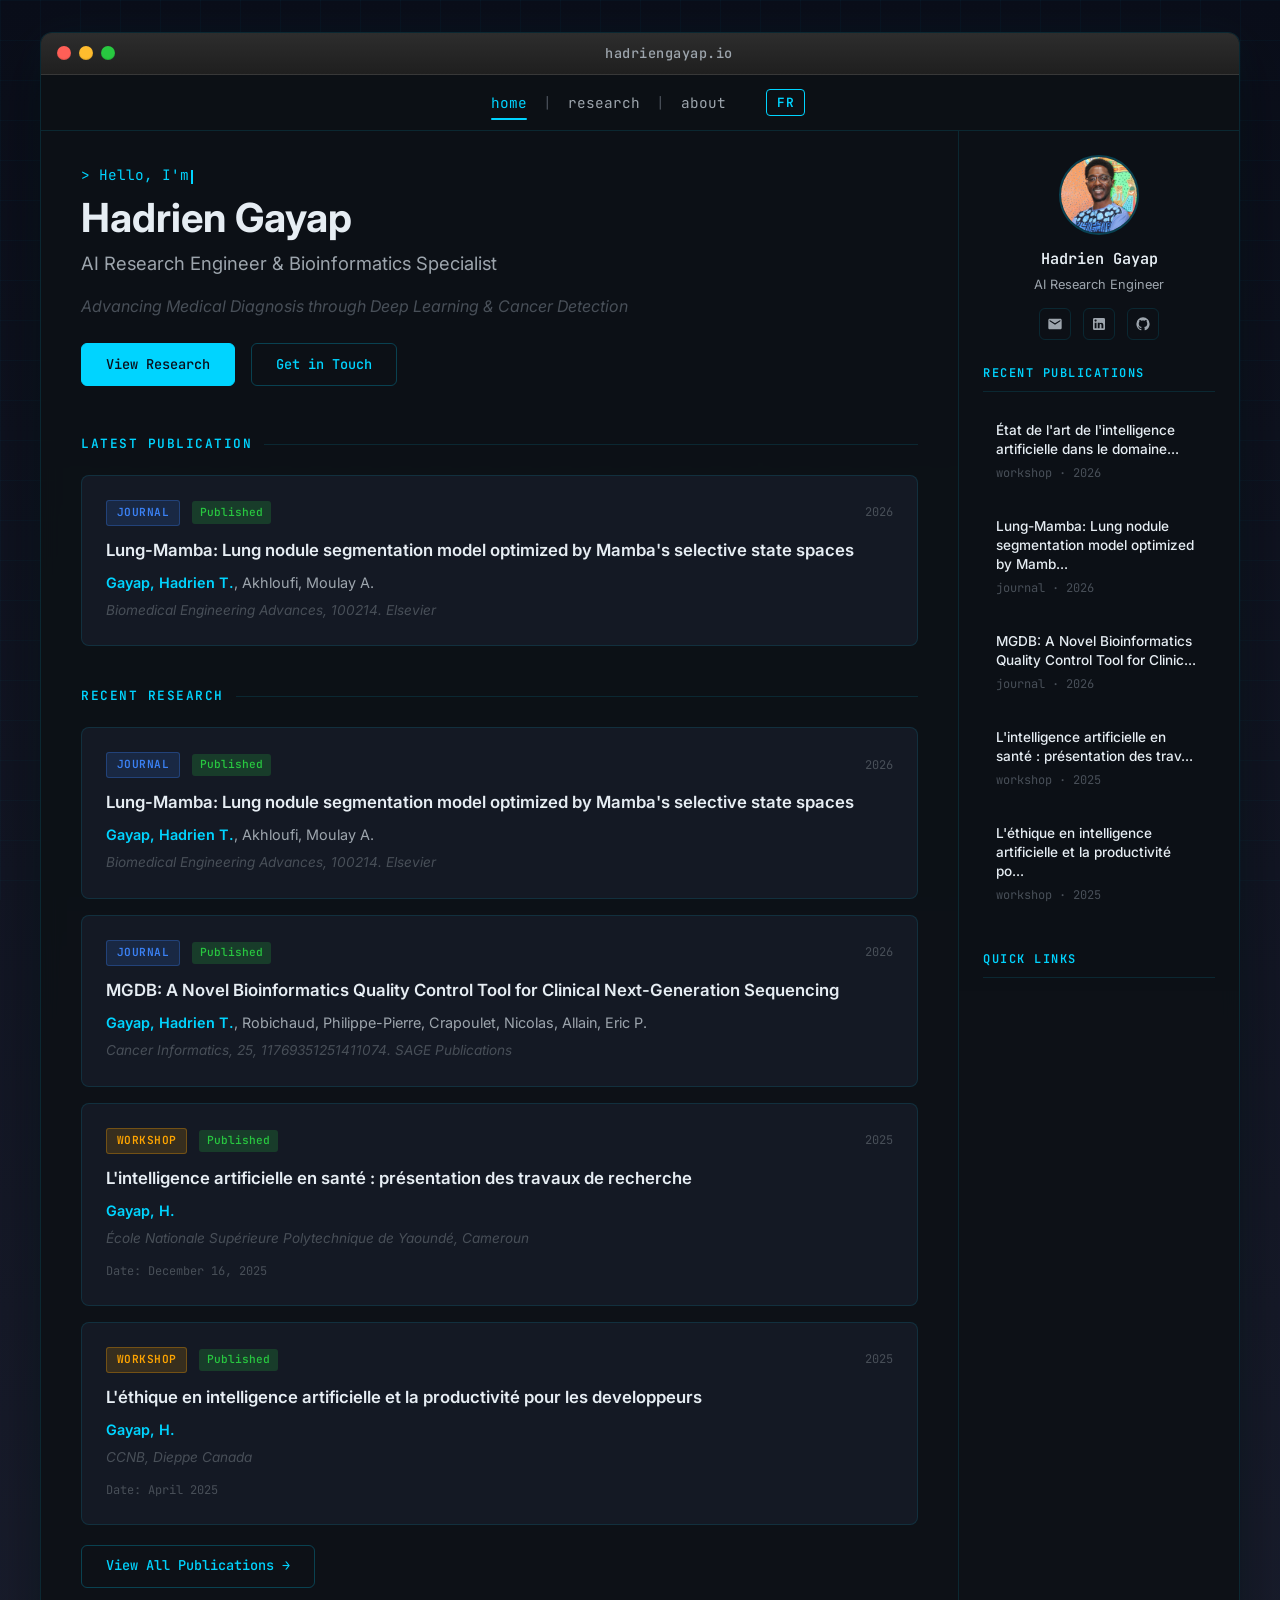
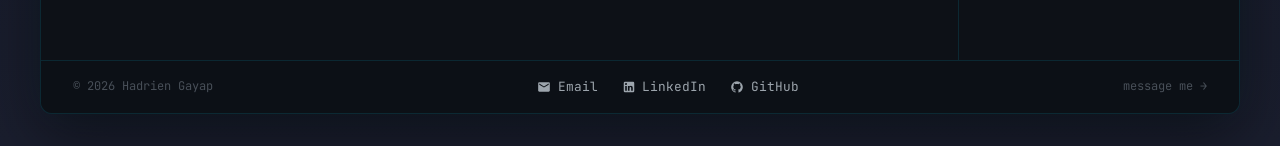
==== commit e42662ec: "feat: improve mobile UX, add favicon, compress image, add gstack skills - Add SVG favicon (HG monogr" ====
--- a/index.html
+++ b/index.html
@@ -21,6 +21,7 @@
     <link rel="preconnect" href="https://fonts.googleapis.com">
     <link rel="preconnect" href="https://fonts.gstatic.com" crossorigin>
     <link href="https://fonts.googleapis.com/css2?family=JetBrains+Mono:wght@300;400;500;600;700&family=Inter:wght@300;400;500;600;700&display=swap" rel="stylesheet">
+    <link rel="icon" type="image/svg+xml" href="assets/favicon.svg">
     <link rel="stylesheet" href="styles.css">
 </head>
 
--- a/styles.css
+++ b/styles.css
@@ -29,7 +29,7 @@
 
     /* Text */
     --text-primary: #e6edf3;
-    --text-secondary: #8b949e;
+    --text-secondary: #9da5ad;
     --text-dim: #484f58;
     --text-accent: var(--cyan);
 
@@ -1408,15 +1408,24 @@
         grid-template-columns: 1fr;
     }
 
+    /* Move sidebar above main content on mobile */
+    .sidebar {
+        order: -1;
+        position: static;
+        max-height: none;
+        border-top: none;
+        border-bottom: 1px solid var(--border);
+        padding: 1rem 1.5rem;
+    }
+
     .main-content {
         border-right: none;
         padding: 1.5rem;
     }
 
-    .sidebar {
-        position: static;
-        max-height: none;
-        border-top: 1px solid var(--border);
+    /* Hide non-essential sidebar sections on mobile, keep profile */
+    .sidebar .sidebar-section {
+        display: none;
     }
 
     .skills-grid {
@@ -1440,7 +1449,7 @@
     }
 
     .research-stats {
-        grid-template-columns: 1fr;
+        grid-template-columns: repeat(3, 1fr);
     }
 
     .research-controls {
@@ -1458,12 +1467,31 @@
     .filters select {
         width: 100%;
     }
+
+    /* Collapsible sections on About page */
+    .about-section-toggle {
+        display: flex;
+    }
 }
 
 @media (max-width: 600px) {
     .window-frame {
-        margin: 0;
-        border-radius: 0;
+        margin: 0.5rem;
+        border-radius: 10px;
+        border: 1px solid var(--border-strong);
+        box-shadow: 0 8px 32px rgba(0, 0, 0, 0.6), 0 0 20px rgba(0, 212, 255, 0.08);
+    }
+
+    /* Simplify window chrome on mobile - hide traffic lights */
+    .traffic-lights {
+        display: none;
+    }
+
+    .titlebar {
+        border-radius: 10px 10px 0 0;
+        padding: 0.5rem 0.75rem;
+        min-height: 32px;
+        justify-content: center;
     }
 
     .main-content {
@@ -1476,6 +1504,12 @@
 
     .hero-subtitle {
         font-size: 1rem;
+    }
+
+    .nav-bar {
+        flex-wrap: wrap;
+        gap: 0.5rem;
+        padding: 0.5rem 0.75rem;
     }
 
     .nav-links {
@@ -1489,11 +1523,6 @@
         display: flex;
     }
 
-    .nav-bar {
-        flex-wrap: wrap;
-        gap: 0.5rem;
-    }
-
     .nav-toggle-btn {
         display: block;
     }
@@ -1539,6 +1568,68 @@
 
     .titlebar-title {
         font-size: 0.75rem;
+    }
+
+    .sidebar {
+        border-radius: 0;
+    }
+
+    .footer {
+        border-radius: 0 0 10px 10px;
+    }
+}
+
+/* ==========================================
+   COLLAPSIBLE SECTIONS (About page mobile)
+   ========================================== */
+.about-section-toggle {
+    display: none;
+    width: 100%;
+    align-items: center;
+    justify-content: space-between;
+    padding: 0.75rem 0;
+    background: none;
+    border: none;
+    cursor: pointer;
+    font-family: inherit;
+    color: inherit;
+    gap: 0.5rem;
+}
+
+.about-section-toggle .section-heading {
+    margin-bottom: 0;
+    pointer-events: none;
+}
+
+.about-section-toggle .toggle-icon {
+    font-family: var(--font-mono);
+    font-size: 1.2rem;
+    color: var(--cyan);
+    transition: transform var(--transition-base);
+    flex-shrink: 0;
+    width: 24px;
+    text-align: center;
+}
+
+.about-section-toggle[aria-expanded="true"] .toggle-icon {
+    transform: rotate(45deg);
+}
+
+.collapsible-content {
+    overflow: hidden;
+}
+
+@media (max-width: 900px) {
+    .about-section-toggle[aria-expanded="false"] + .collapsible-content {
+        max-height: 0;
+        opacity: 0;
+        overflow: hidden;
+        transition: max-height 0.4s ease, opacity 0.3s ease;
+    }
+
+    .about-section-toggle[aria-expanded="true"] + .collapsible-content {
+        opacity: 1;
+        transition: max-height 0.4s ease, opacity 0.3s ease;
     }
 }
 
